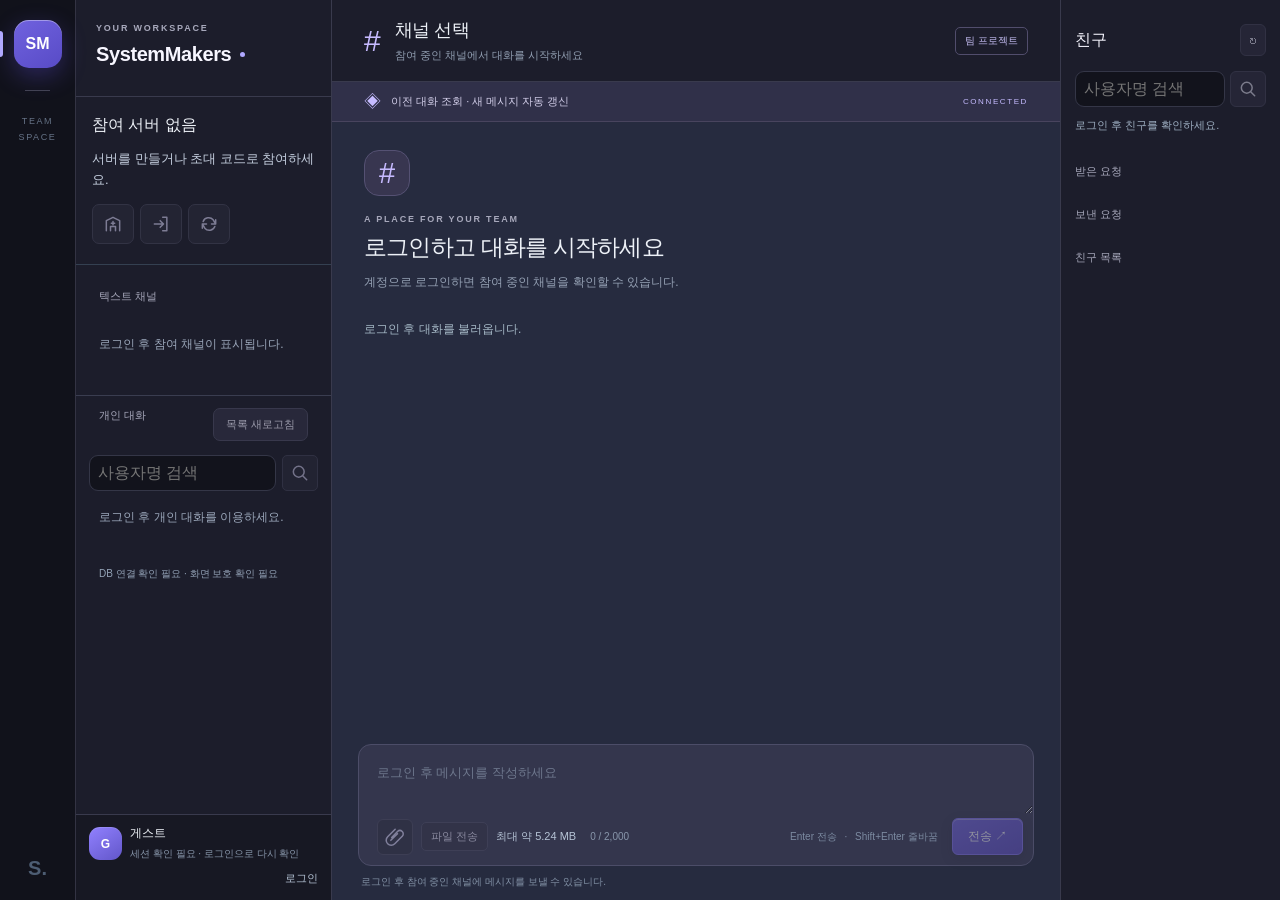
==== index.html @ 07e3635e "8일차 (2026-11-16) / 화면 이미지와 파일 용량 안내 개선 - 보라색 광택과 새 비밀번호 안내가 적용된 화면 15장 재촬영 - 첨부 파일과 프로필 사진 용량을 이해하기 " ====
<!doctype html> <!-- HTML 문서 형식 -->
<html lang="ko"> <!-- 한국어 문서 -->
<head> <!-- 문서 설정 -->
    <meta charset="UTF-8"> <!-- 한글 문자 설정 -->
    <meta name="viewport" content="width=device-width, initial-scale=1"> <!-- 모바일 화면 설정 -->
    <meta name="theme-color" content="#262B3F"> <!-- 브라우저 테마 색상 -->
    <title>SystemMakers · 팀의 대화 공간</title> <!-- 브라우저 제목 -->
    <link rel="icon" href="data:,"> <!-- 기본 아이콘의 루트 경로 요청 방지 -->
    <link rel="stylesheet" href="./frontend/app.css"> <!-- 화면 스타일 연결 -->
    <script src="./frontend/app.js" type="module"></script> <!-- 조회 모듈과 화면 동작 연결 -->
</head> <!-- 문서 설정 끝 -->
<body> <!-- 화면 시작 -->
    <a class="skip-link" href="#message-input">메시지 입력으로 이동</a> <!-- 키보드 바로가기 -->
    <div class="workspace"> <!-- 메신저 전체 배치 -->
        <aside class="server-rail" aria-label="작업 공간"> <!-- 서버 선택 영역 -->
            <div class="server-mark" title="SystemMakers" aria-label="SystemMakers">SM</div> <!-- 현재 서버 표시 -->
            <div class="rail-line" aria-hidden="true"></div> <!-- 서버 구분선 -->
            <div id="server-list" class="server-list"></div> <!-- 채널 없는 서버도 포함한 실제 목록 -->
            <span class="rail-caption" aria-hidden="true">TEAM<br>SPACE</span> <!-- 공간 장식 문구 -->
            <span class="rail-bottom" aria-hidden="true">S.</span> <!-- 하단 브랜드 장식 -->
        </aside> <!-- 서버 영역 끝 -->
        <aside class="channel-sidebar" id="channel-sidebar" aria-label="채널 목록" tabindex="-1"> <!-- 채널 선택 영역 -->
            <header class="workspace-heading"> <!-- 작업 공간 제목 -->
                <div class="eyebrow">YOUR WORKSPACE</div> <!-- 작업 공간 보조 제목 -->
                <h1>SystemMakers<span class="workspace-dot" aria-hidden="true"></span></h1> <!-- 서비스 이름 -->
            </header> <!-- 작업 공간 제목 끝 -->
            <div class="sidebar-scroll" tabindex="0" aria-label="서버와 대화 목록"> <!-- 스크롤할 탐색 영역 -->
            <section class="server-tools" aria-label="서버 관리"> <!-- 실제 소속 관리 -->
                <strong id="selected-server">참여 서버 없음</strong> <!-- 현재 서버 이름 -->
                <p id="server-status" role="status">로그인 후 서버를 확인합니다.</p> <!-- 소속과 역할 -->
                <div class="server-actions"><button type="button" id="create-server" class="icon-action" aria-label="서버 만들기" data-tooltip="서버 만들기" title="서버 만들기" disabled><svg viewBox="0 0 24 24" aria-hidden="true" focusable="false"><path d="M4 20V8l8-4 8 4v12M9 20v-5h6v5M12 9v4M10 11h4"/></svg></button><button type="button" id="join-server" class="icon-action" aria-label="초대로 참여" data-tooltip="초대로 참여" title="초대로 참여" disabled><svg viewBox="0 0 24 24" aria-hidden="true" focusable="false"><path d="M14 4h5v16h-5M4 12h11M11 8l4 4-4 4"/></svg></button><button type="button" id="refresh-servers" class="icon-action" aria-label="목록 다시 확인" data-tooltip="목록 다시 확인" title="목록 다시 확인" disabled><svg viewBox="0 0 24 24" aria-hidden="true" focusable="false"><path d="M20 7v5h-5M4 17v-5h5M5 9a7 7 0 0 1 12-2l3 5M19 15a7 7 0 0 1-12 2l-3-5"/></svg></button></div> <!-- 신규 회원의 진입 경로 -->
                <div class="server-actions"><button type="button" id="invite-server" class="icon-action" aria-label="초대 관리" data-tooltip="초대 관리" title="초대 관리" hidden><svg viewBox="0 0 24 24" aria-hidden="true" focusable="false"><circle cx="9" cy="8" r="3"/><path d="M3 20v-2a6 6 0 0 1 12 0v2M18 8v6M15 11h6"/></svg></button><button type="button" id="leave-server" class="icon-action" aria-label="탈퇴" data-tooltip="탈퇴" title="탈퇴" hidden><svg viewBox="0 0 24 24" aria-hidden="true" focusable="false"><path d="M10 4H5v16h5M20 12H9M13 8l-4 4 4 4"/></svg></button><button type="button" id="delete-server" class="icon-action" aria-label="서버 삭제" data-tooltip="서버 삭제" title="서버 삭제" hidden><svg viewBox="0 0 24 24" aria-hidden="true" focusable="false"><path d="M4 7h16M9 7V4h6v3M6 7l1 13h10l1-13M10 11v5M14 11v5"/></svg></button></div> <!-- 실제 역할별 관리 버튼 -->
            </section> <!-- 서버 관리 끝 -->
            <nav class="channel-navigation" aria-label="텍스트 채널"> <!-- 채널 탐색 -->
                <p class="section-label">텍스트 채널</p> <!-- 채널 목록 제목 -->
                <div class="server-actions"><button type="button" id="create-channel" class="icon-action" aria-label="채널 만들기" data-tooltip="채널 만들기" title="채널 만들기" hidden><svg viewBox="0 0 24 24" aria-hidden="true" focusable="false"><path d="M9 4 7 20M17 4l-2 16M4 9h16M3 15h18M19 3v6M16 6h6"/></svg></button><button type="button" id="rename-channel" class="icon-action" aria-label="이름 변경" data-tooltip="이름 변경" title="이름 변경" hidden><svg viewBox="0 0 24 24" aria-hidden="true" focusable="false"><path d="M4 20l4-1 11-11-3-3L5 16l-1 4ZM14 7l3 3"/></svg></button><button type="button" id="delete-channel" class="icon-action" aria-label="채널 삭제" data-tooltip="채널 삭제" title="채널 삭제" hidden><svg viewBox="0 0 24 24" aria-hidden="true" focusable="false"><path d="M8 4 6 20M16 4l-2 16M3 9h17M3 15h17M18 16l4 4M22 16l-4 4"/></svg></button></div> <!-- 서버별 소유자·관리자 동작 -->
                <div id="channel-list"></div> <!-- 실제 소속 채널 버튼 목록 -->
                <p class="channel-status" id="channel-status" role="status">로그인 후 참여 채널이 표시됩니다.</p> <!-- 빈 목록과 조회 상태 -->
                <button type="button" class="channel-retry" id="retry-channels" hidden>채널 목록 다시 확인</button> <!-- 실패한 실제 조회 재시도 -->
            </nav> <!-- 채널 탐색 끝 -->
            <section class="direct-navigation" aria-label="개인 대화"> <!-- 개인 대화 탐색 -->
                <p class="section-label">개인 대화 <button type="button" id="direct-refresh" class="history-button" disabled>목록 새로고침</button></p> <!-- 개인 대화와 목록 갱신 -->
                <form id="direct-search-form" class="direct-search"><label class="visually-hidden" for="direct-search-input">사용자명 검색</label><input id="direct-search-input" maxlength="32" placeholder="사용자명 검색" autocomplete="off" disabled><button type="submit" id="direct-search-submit" class="search-action icon-action" aria-label="사용자 검색" title="사용자 검색" data-tooltip="사용자 검색" disabled><svg viewBox="0 0 24 24" aria-hidden="true" focusable="false"><circle cx="10.5" cy="10.5" r="6.5"/><path d="m15.5 15.5 4.5 4.5"/></svg></button></form> <!-- 사용자 검색 -->
                <div id="direct-search-results"></div> <!-- 검색한 사용자 목록 -->
                <p id="direct-status" class="channel-status" role="status">로그인 후 개인 대화를 이용하세요.</p> <!-- 조회와 오류 안내 -->
                <div id="direct-list"></div> <!-- 참여 중인 개인 대화 -->
            </section> <!-- 개인 대화 탐색 끝 -->
            <div class="connection-status" id="connection-status" role="status">연결 확인 중</div> <!-- 실제 연결 상태 -->
            </div> <!-- 탐색 스크롤 영역 끝 -->
            <footer class="user-panel"> <!-- 사용자 영역 -->
                <div class="avatar guest-avatar" id="user-avatar" aria-hidden="true">G</div> <!-- 현재 사용자 이니셜 -->
                <div class="user-details"><strong id="current-user">게스트</strong><span id="session-state" role="status" aria-live="polite">세션 확인 중</span></div> <!-- 사용자 상태와 인증 결과 안내 -->
                <button type="button" class="login-button" id="open-profile" hidden>내 프로필</button> <!-- 로그인 본인의 정보 조회 -->
                <button type="button" class="login-button" id="open-auth" disabled>로그인</button> <!-- 실제 인증 상태별 로그인과 로그아웃 -->
            </footer> <!-- 사용자 영역 끝 -->
        </aside> <!-- 채널 영역 끝 -->
        <main class="conversation" id="channel-conversation"> <!-- 채널 대화 영역 -->
            <header class="conversation-header"> <!-- 현재 채널 제목 -->
                <button type="button" class="sidebar-toggle" id="sidebar-toggle" aria-controls="channel-sidebar" aria-expanded="false" aria-label="채널 목록 열기">☰</button> <!-- 모바일 채널 열기 -->
                <span class="header-hash" aria-hidden="true">#</span> <!-- 채널 기호 -->
                <div class="channel-heading"><h2 id="channel-title">채널 선택</h2><p id="channel-description">참여 중인 채널에서 대화를 시작하세요</p></div> <!-- 채널 제목과 설명 -->
                <span class="header-tag">팀 프로젝트</span> <!-- 작업 공간 유형 -->
            </header> <!-- 현재 채널 제목 끝 -->
            <div class="preview-banner"><span class="preview-icon" aria-hidden="true">◈</span><p>이전 대화 조회 <span aria-hidden="true">·</span> 새 메시지 자동 갱신</p><span class="preview-badge">CONNECTED</span></div> <!-- 실제 대화 기록과 자동 갱신 안내 -->
            <section class="message-scroll" id="message-scroll" aria-label="대화 내역" tabindex="0"> <!-- 스크롤 가능한 대화 -->
                <div class="channel-welcome"><div class="welcome-hash" aria-hidden="true">#</div><p class="eyebrow">A PLACE FOR YOUR TEAM</p><h3 id="welcome-title">로그인하고 대화를 시작하세요</h3><p id="welcome-description">계정으로 로그인하면 참여 중인 채널을 확인할 수 있습니다.</p></div> <!-- 채널 시작 안내 -->
                <div class="history-controls"><button type="button" id="load-older" class="history-button" hidden>이전 대화 더 보기</button><span id="history-status" role="status">로그인 후 대화를 불러옵니다.</span><button type="button" id="retry-messages" class="history-button" hidden>대화 다시 연결</button></div> <!-- 과거 기록과 실제 연결 상태 -->
                <div class="messages" id="messages" aria-label="채널 메시지"></div> <!-- 안전한 메시지 출력 -->
            </section> <!-- 대화 스크롤 끝 -->
            <div class="composer-region"> <!-- 메시지 작성 영역 -->
                <button type="button" class="new-messages" id="new-messages" hidden>새 메시지 보기 ↓</button> <!-- 읽는 위치 유지 안내 -->
                <form class="composer" id="message-form"> <!-- 실제 메시지 저장 폼 -->
                    <label class="visually-hidden" for="message-input" id="message-label">메시지 작성</label> <!-- 메시지 필드 레이블 -->
                    <textarea id="message-input" rows="2" placeholder="로그인 후 메시지를 작성하세요" disabled aria-describedby="composer-help message-count composer-feedback"></textarea> <!-- 여러 줄 메시지 입력 -->
                    <div class="composer-footer"><span class="message-count" id="message-count">0 / 2,000</span><div class="attachment-controls"><input type="file" id="channel-file" class="visually-hidden attachment-input" aria-label="파일 선택" disabled><label for="channel-file" class="attachment-picker icon-action" title="파일 선택" data-tooltip="파일 선택"><svg viewBox="0 0 24 24" aria-hidden="true" focusable="false"><path d="M8 12.5 15 5.5a4 4 0 0 1 5.7 5.7l-9 9a6 6 0 0 1-8.5-8.5l9-9M7 16l8-8"/></svg></label><button type="button" id="channel-upload" disabled>파일 전송</button><button type="button" id="channel-file-clear" class="attachment-clear" aria-label="선택한 파일 제거" title="선택한 파일 제거" disabled hidden>×</button><span id="channel-file-status" role="status">최대 약 5.24 MB</span></div><span class="composer-help" id="composer-help">Enter 전송 <span>·</span> Shift+Enter 줄바꿈</span><button type="submit" class="send-button" id="send-button" disabled>전송 <span aria-hidden="true">↗</span></button></div> <!-- 입력 수와 전송 버튼 -->
                </form> <!-- 실제 메시지 저장 폼 끝 -->
                <p class="composer-feedback" id="composer-feedback" role="status">로그인 후 참여 중인 채널에 메시지를 보낼 수 있습니다.</p> <!-- 실제 전송 조건 안내 -->
            </div> <!-- 메시지 작성 영역 끝 -->
        </main> <!-- 대화 영역 끝 -->
        <main class="conversation" id="direct-conversation" hidden> <!-- 개인 대화 영역 -->
            <header class="conversation-header"><button type="button" class="sidebar-toggle" id="direct-sidebar-toggle" aria-controls="channel-sidebar" aria-expanded="false" aria-label="대화 목록 열기">☰</button><span class="header-hash" aria-hidden="true">@</span><div class="channel-heading"><h2 id="direct-title">개인 대화</h2><p>개인 대화 · 자동 갱신</p></div></header> <!-- 상대방 제목과 모바일 탐색 -->
            <section class="message-scroll" id="direct-scroll" aria-label="개인 대화 내역"><div class="history-controls"><button type="button" id="direct-older" class="history-button" hidden>이전 대화 더 보기</button></div><div class="messages" id="direct-messages" aria-label="개인 메시지"></div></section> <!-- 개인 기록과 이전 조회 -->
            <div class="composer-region"><form class="composer" id="direct-form"><label class="visually-hidden" for="direct-input">개인 메시지 작성</label><textarea id="direct-input" rows="2" placeholder="개인 메시지 작성" disabled></textarea><div class="composer-footer"><div class="attachment-controls"><input type="file" id="direct-file" class="visually-hidden attachment-input" aria-label="파일 선택" disabled><label for="direct-file" class="attachment-picker icon-action" title="파일 선택" data-tooltip="파일 선택"><svg viewBox="0 0 24 24" aria-hidden="true" focusable="false"><path d="M8 12.5 15 5.5a4 4 0 0 1 5.7 5.7l-9 9a6 6 0 0 1-8.5-8.5l9-9M7 16l8-8"/></svg></label><button type="button" id="direct-upload" disabled>파일 전송</button><button type="button" id="direct-file-clear" class="attachment-clear" aria-label="선택한 파일 제거" title="선택한 파일 제거" disabled hidden>×</button><span id="direct-file-status" role="status">최대 약 5.24 MB</span></div><span class="composer-help">최대 2,000자</span><button type="submit" class="send-button" id="direct-send" disabled>전송 ↗</button></div></form></div> <!-- 개인 메시지와 파일 전송 -->
        </main> <!-- 개인 대화 끝 -->
        <aside class="friend-sidebar" id="friend-panel" aria-label="친구 목록"> <!-- 오른쪽 친구 패널 -->
            <header class="friend-heading"><h2>친구</h2><button type="button" id="friend-refresh" title="친구 목록 새로고침" aria-label="친구 목록 새로고침" disabled>↻</button></header> <!-- 친구 제목과 새로고침 -->
            <form id="friend-search-form" class="friend-search"><label class="visually-hidden" for="friend-search-input">친구 사용자명 검색</label><input id="friend-search-input" placeholder="사용자명 검색" autocomplete="off" disabled><button type="submit" id="friend-search-submit" class="search-action icon-action" aria-label="친구 검색" title="친구 검색" data-tooltip="친구 검색" disabled><svg viewBox="0 0 24 24" aria-hidden="true" focusable="false"><circle cx="10.5" cy="10.5" r="6.5"/><path d="m15.5 15.5 4.5 4.5"/></svg></button></form> <!-- 친구 요청 대상 검색 -->
            <p id="friend-status" class="friend-status" role="status">로그인 후 친구를 확인하세요.</p> <!-- 친구 요청 상태 -->
            <div id="friend-search-results" class="friend-list"></div> <!-- 검색 결과 -->
            <div class="friend-section"><h3>받은 요청</h3><div id="friend-incoming" class="friend-list"></div></div> <!-- 수락 대기 요청 -->
            <div class="friend-section"><h3>보낸 요청</h3><div id="friend-outgoing" class="friend-list"></div></div> <!-- 취소 가능한 요청 -->
            <div class="friend-section"><h3>친구 목록</h3><div id="friend-list" class="friend-list"></div></div> <!-- 수락된 친구 목록 -->
        </aside> <!-- 친구 패널 끝 -->
    </div> <!-- 메신저 전체 배치 끝 -->
    <button type="button" class="sidebar-backdrop" id="sidebar-backdrop" aria-label="채널 목록 닫기" hidden></button> <!-- 모바일 목록 배경 -->
    <dialog class="auth-dialog" id="auth-dialog" aria-labelledby="auth-title" aria-describedby="auth-note"> <!-- 인증 화면 대화상자 -->
        <button type="button" class="dialog-close" id="close-auth" aria-label="인증 화면 닫기">×</button> <!-- 인증 화면 닫기 -->
        <div class="auth-brand"><span class="auth-mark">SM</span><strong>SystemMakers</strong></div> <!-- 인증 화면 브랜드 -->
        <div class="auth-heading"><p class="eyebrow">YOUR TEAM, CONNECTED</p><h2 id="auth-title">다시 만나 반가워요</h2><p id="auth-description">팀의 대화를 이어가세요.</p></div> <!-- 인증 화면 제목 -->
        <p class="auth-note" id="auth-note"><strong>계정으로 함께 시작하세요</strong><span>회원가입 후 로그인하세요. 참여 중인 채널에 메시지를 저장할 수 있습니다.</span></p> <!-- 계정과 대화 기능 범위 -->
        <form id="auth-form" method="post" novalidate> <!-- 주소에 비밀번호를 남기지 않는 실제 인증 요청 폼 -->
            <div class="auth-field" id="username-field" hidden><label for="auth-username">사용자명</label><input id="auth-username" name="username" autocomplete="username" placeholder="사용자명을 입력하세요." pattern="[A-Za-z0-9_가-힣]{2,32}" aria-describedby="username-help username-error"><small id="username-help">한글·영문·숫자·밑줄 2~32자 · 소문자로 저장</small><small class="field-error" id="username-error"></small></div> <!-- 가입 사용자명과 오류 안내 -->
            <div class="auth-field"><label for="auth-email">이메일</label><input id="auth-email" name="email" type="email" autocomplete="email" placeholder="이메일을 입력하세요." required aria-describedby="email-error"><small class="field-error" id="email-error"></small></div> <!-- 이메일과 오류 안내 -->
            <div class="auth-field"><label for="auth-password">비밀번호</label><input id="auth-password" name="password" type="password" autocomplete="current-password" placeholder="비밀번호를 입력하세요." required aria-describedby="password-help password-error"><small id="password-help">8~64자</small><small class="field-error" id="password-error"></small></div> <!-- 코드 포인트 기준 비밀번호와 오류 안내 -->
            <p class="auth-feedback" id="auth-feedback" role="status" aria-live="polite" aria-atomic="true" tabindex="-1"></p> <!-- 실제 인증 처리 결과 -->
            <button type="submit" class="auth-submit" id="auth-submit">로그인</button> <!-- 실제 인증 요청 -->
        </form> <!-- 인증 요청 폼 끝 -->
        <p class="auth-switch"><span id="auth-switch-prompt">계정이 없으신가요?</span><button type="button" id="switch-auth">회원가입</button></p> <!-- 로그인과 가입 화면 전환 -->
    </dialog> <!-- 인증 화면 대화상자 끝 -->
    <dialog id="server-dialog" class="server-dialog" aria-labelledby="server-title" aria-describedby="server-help"> <!-- 명시적 관리 확인 -->
        <form id="server-form"> <!-- 서버 변경 한 번 제출 -->
            <h2 id="server-title">서버 관리</h2> <!-- 작업 제목 -->
            <p id="server-help"></p> <!-- 사용자 작업 안내 -->
            <p id="server-impact" role="status"></p> <!-- 현재 대상과 삭제 영향 -->
            <div id="server-input-row"><label id="server-value-label" for="server-value">서버 이름</label><input id="server-value" name="value" autocomplete="off" maxlength="1000"></div> <!-- 필수 입력 레이블 -->
            <div id="invite-panel" hidden> <!-- 초대 정보 영역 -->
                <label for="invite-code">이번에 발급한 초대 코드</label> <!-- 코드 입력 안내 -->
                <div class="invite-copy-row"><input id="invite-code" readonly autocomplete="off"><button type="button" id="copy-invite" disabled>코드 복사</button></div> <!-- 코드와 복사 버튼 -->
                <label for="invite-link">공유 초대 링크</label> <!-- 링크 입력 안내 -->
                <div class="invite-copy-row"><input id="invite-link" readonly autocomplete="off"><button type="button" id="copy-invite-link" disabled>링크 복사</button></div> <!-- 링크와 복사 버튼 -->
                <div class="server-actions"><button type="button" id="revoke-invite">초대 폐기</button></div> <!-- 초대 폐기 버튼 -->
            </div> <!-- 초대 정보 영역 끝 -->
            <p id="server-error" role="alert"></p> <!-- 실제 실패와 처리 안내 -->
            <div class="server-actions"><button type="button" id="server-close">취소·닫기</button><button type="submit" id="server-submit">확인</button></div> <!-- 최종 명시적 변경 -->
        </form> <!-- 관리 폼 끝 -->
    </dialog> <!-- 서버 관리 대화상자 끝 -->
    <dialog id="channel-dialog" class="server-dialog" aria-labelledby="channel-manage-title" aria-describedby="channel-manage-help"> <!-- 고정 대상의 채널 관리 -->
        <form id="channel-manage-form"> <!-- 명시적 채널 변경 -->
            <h2 id="channel-manage-title">채널 관리</h2> <!-- 현재 작업 제목 -->
            <p id="channel-manage-help"></p> <!-- 입력 규칙과 삭제 영향 -->
            <p id="channel-manage-impact" role="status"></p> <!-- 실제 서버·채널·대화 수 -->
            <label id="channel-value-label" for="channel-value">채널 이름</label> <!-- 이름 입력 레이블 -->
            <input id="channel-value" name="name" autocomplete="off" maxlength="32768" required> <!-- 새 이름 또는 삭제 확인 -->
            <p id="channel-manage-error" role="alert"></p> <!-- 실제 오류와 수동 재확인 -->
            <div class="server-actions"><button type="button" id="channel-manage-close">취소·닫기</button><button type="submit" id="channel-manage-submit">확인</button></div> <!-- 최종 제출과 취소 -->
        </form> <!-- 채널 관리 폼 끝 -->
    </dialog> <!-- 채널 관리 대화상자 끝 -->
    <dialog id="profile-dialog" class="server-dialog" aria-labelledby="profile-title" aria-describedby="profile-help"> <!-- 본인 프로필 대화상자 -->
        <button type="button" id="profile-close-top" class="profile-close-top" aria-label="프로필 창 닫기" title="프로필 창 닫기">×</button> <!-- 왼쪽 위 닫기 버튼 -->
        <form id="profile-form"> <!-- 명시적 사용자명 저장 -->
            <h2 id="profile-title">내 프로필</h2> <!-- 본인 정보 제목 -->
            <p id="profile-help">사용자명은 한글·영문·숫자·밑줄 2~32자이며 소문자로 저장됩니다. 이름을 바꿔도 기존 대화와 서버 소속은 유지됩니다.</p> <!-- 실제 변경 범위 -->
            <dl><dt>이메일</dt><dd id="profile-email"></dd><dt>가입일</dt><dd id="profile-created"></dd></dl> <!-- 본인에게만 제공하는 읽기 정보 -->
            <label for="profile-username">사용자명</label> <!-- 항상 보이는 입력 레이블 -->
            <div class="profile-username-row"><input id="profile-username" name="username" autocomplete="username" required aria-describedby="profile-help profile-error"><button type="submit" id="profile-submit">사용자명 저장</button></div> <!-- 사용자명 입력과 오른쪽 저장 -->
            <p id="profile-status" role="status"></p> <!-- 조회·저장 확인 결과 -->
            <p id="profile-error" role="alert"></p> <!-- 입력 보존과 실제 오류 안내 -->
            <div class="server-actions"><button type="button" id="profile-reload">다시 조회</button></div> <!-- 수동 재확인 -->
        </form> <!-- 본인 정보 폼 끝 -->
        <section class="profile-extra" aria-labelledby="profile-extra-title"> <!-- 확장 프로필 영역 -->
            <div class="profile-extra-heading"> <!-- 추가 설정 제목과 조회 -->
                <div><p class="profile-extra-eyebrow">PROFILE SETTINGS</p><h3 id="profile-extra-title">상태·사진·차단 관리</h3><p class="profile-extra-description">추가 정보를 조회한 뒤 각 설정을 변경할 수 있습니다.</p></div> <!-- 설정과 사용 안내 -->
                <button type="button" id="profile-extra-load" class="profile-extra-load">추가 정보 조회</button> <!-- 저장 정보 확인 -->
            </div> <!-- 추가 설정 제목 끝 -->
            <p id="profile-extra-status" class="profile-extra-status" role="status" aria-live="polite"></p> <!-- 처리 상태 -->
            <div class="profile-extra-cards"> <!-- 설정별 카드 목록 -->
                <section class="profile-card" aria-labelledby="profile-message-title"> <!-- 상태 메시지 설정 -->
                    <div class="profile-card-heading"><span class="profile-card-icon" aria-hidden="true"><svg viewBox="0 0 24 24"><path d="M5 5h14v10H9l-4 4V5Z"/></svg></span><div><h4 id="profile-message-title">상태 메시지</h4><p>다른 사용자에게 보이는 한마디</p></div></div> <!-- 상태 설정 안내 -->
                    <label for="profile-message">메시지</label> <!-- 상태 입력 레이블 -->
                    <input id="profile-message" maxlength="200" placeholder="상태 메시지를 입력하세요" disabled> <!-- 상태 메시지 입력 -->
                    <div class="profile-card-actions"><span class="profile-card-hint">최대 200자</span><button type="button" id="profile-message-save" class="profile-action-primary" disabled>상태 저장</button></div> <!-- 상태 저장 -->
                    <p id="profile-message-feedback" class="profile-card-feedback" role="status" aria-live="polite"></p> <!-- 상태 메시지 결과 -->
                </section> <!-- 상태 메시지 설정 끝 -->
                <section class="profile-card" aria-labelledby="profile-picture-title"> <!-- 프로필 사진 설정 -->
                    <div class="profile-card-heading"><span class="profile-card-icon" aria-hidden="true"><svg viewBox="0 0 24 24"><rect x="4" y="4" width="16" height="16" rx="2"/><circle cx="9" cy="9" r="1.5"/><path d="m5 18 5-5 3 3 2-2 4 4"/></svg></span><div><h4 id="profile-picture-title">프로필 사진</h4><p>PNG 또는 JPEG · 최대 약 1.05 MB</p></div></div> <!-- 사진 설정 안내 -->
                    <div class="profile-picture-row"><div class="profile-picture-frame"><svg viewBox="0 0 24 24" aria-hidden="true"><circle cx="12" cy="9" r="3"/><path d="M5 20a7 7 0 0 1 14 0"/></svg><img id="profile-picture-preview" alt="내 프로필 사진" width="96" height="96" hidden></div><div class="profile-picture-controls"><label for="profile-picture-file">사진 파일</label><input type="file" id="profile-picture-file" accept="image/png,image/jpeg" disabled></div></div> <!-- 사진 미리보기와 파일 선택 -->
                    <div class="profile-card-actions"><button type="button" id="profile-picture-delete" class="profile-action-secondary" disabled>사진 삭제</button><button type="button" id="profile-picture-save" class="profile-action-primary" disabled>사진 저장</button></div> <!-- 사진 변경 -->
                    <p id="profile-picture-feedback" class="profile-card-feedback" role="status" aria-live="polite"></p> <!-- 사진 처리 결과 -->
                </section> <!-- 사진 설정 끝 -->
                <section class="profile-card" aria-labelledby="profile-block-title"> <!-- 사용자 차단 설정 -->
                    <div class="profile-card-heading"><span class="profile-card-icon" aria-hidden="true"><svg viewBox="0 0 24 24"><circle cx="12" cy="12" r="8"/><path d="m6.5 6.5 11 11"/></svg></span><div><h4 id="profile-block-title">사용자 차단</h4><p>개인 대화의 새 메시지 전송 제한</p></div></div> <!-- 차단 설정 안내 -->
                    <label for="profile-block-search">사용자명 검색</label> <!-- 차단 대상 검색 -->
                    <div class="profile-control-row"><input id="profile-block-search" maxlength="32" placeholder="차단할 사용자명" disabled><button type="button" id="profile-block-find" class="profile-action-secondary" disabled>검색</button></div> <!-- 사용자명과 검색 -->
                    <label for="profile-block-results">검색 결과</label> <!-- 검색 결과 레이블 -->
                    <div class="profile-control-row"><select id="profile-block-results" aria-label="차단할 검색 결과" disabled></select><button type="button" id="profile-block-add" class="profile-action-secondary" disabled>사용자 차단</button></div> <!-- 확인한 사용자 차단 -->
                    <label for="profile-block-list">차단한 사용자</label> <!-- 차단 목록 레이블 -->
                    <div class="profile-control-row"><select id="profile-block-list" aria-label="차단한 사용자" disabled></select><button type="button" id="profile-block-remove" class="profile-action-secondary" disabled>차단 해제</button></div> <!-- 확인한 사용자 차단 해제 -->
                    <p id="profile-block-feedback" class="profile-card-feedback" role="status" aria-live="polite"></p> <!-- 차단 처리 결과 -->
                </section> <!-- 사용자 차단 설정 끝 -->
            </div> <!-- 설정별 카드 목록 끝 -->
        </section> <!-- 확장 프로필 영역 끝 -->
    </dialog> <!-- 본인 프로필 대화상자 끝 -->
</body> <!-- 화면 끝 -->
</html> <!-- 한국어 문서 끝 -->
---- frontend/app.css ----
:root /* 공통 색상과 글꼴 */
{
    color-scheme: dark; /* 어두운 기본 입력 요소 */
    font-family: "Segoe UI", "Malgun Gothic", "Apple SD Gothic Neo", sans-serif; /* 한국어 시스템 글꼴 */
    color: #edf1f7; /* 기본 글자색 */
    background: #262B3F; /* 지정된 기본 배경색 */
    font-synthesis: none; /* 가상 글꼴 변형 방지 */
    --muted: #a9aec5; /* 보조 글자색 */
    --line: #3a3d50; /* 구분선 색상 */
    --teal: #b0a8ff; /* 보라색 강조 */
}
* /* 전체 요소 기준 */
{
    box-sizing: border-box; /* 크기 계산 기준 */
}
body /* 전체 화면 바탕 */
{
    margin: 0; /* 바깥 여백 제거 */
}
button, input, textarea /* 폼 요소 공통 */
{
    font: inherit; /* 본문 글꼴 상속 */
}
button /* 버튼 공통 */
{
    cursor: pointer; /* 클릭 포인터 */
}
button, input, textarea, a, [tabindex] /* 키보드 포커스 대상 */
{
    outline-offset: 4px; /* 포커스 여백 */
}
:focus-visible /* 키보드 선택 표시 */
{
    outline: 2px solid #5bf2de; /* 선명한 포커스 테두리 */
}
button:disabled /* 비활성 버튼 */
{
    cursor: not-allowed; /* 사용 불가 포인터 */
    opacity: .45; /* 비활성 투명도 */
}
[hidden] /* 숨김 속성 공통 */
{
    display: none !important; /* 숨김 상태 우선 적용 */
}
.workspace /* 메신저 전체 틀 */
{
    display: grid; /* 세 영역 격자 */
    grid-template-columns: 76px 256px minmax(0, 1fr) 220px; /* 왼쪽 서버와 오른쪽 친구 목록 */
    height: 100dvh; /* 화면 전체 높이 */
    min-height: 480px; /* 최소 사용 높이 */
    overflow: hidden; /* 화면 바깥 넘침 방지 */
}
.server-rail /* 서버 레일 */
{
    position: relative; /* 서버 선택 표시 기준 */
    display: flex; /* 세로 요소 정렬 */
    flex-direction: column; /* 세로 흐름 */
    align-items: center; /* 가운데 정렬 */
    padding: 24px 0 22px; /* 상하 여백 */
    background: #10151d; /* 깊은 레일 배경 */
    border-right: 1px solid #262e3b; /* 레일 구분선 */
}
.server-mark, .auth-mark /* 브랜드 타일 */
{
    display: grid; /* 이니셜 중앙 배치 */
    place-items: center; /* 수평 수직 가운데 */
    width: 48px; /* 브랜드 타일 너비 */
    height: 48px; /* 브랜드 타일 높이 */
    border-radius: 15px; /* 둥근 모서리 */
    background: linear-gradient(140deg, #13b4aa, #047d86); /* 청록 브랜드 그라데이션 */
    box-shadow: 0 6px 24px #00bfb41a, inset 0 1px #ffffff26; /* 부드러운 브랜드 입체감 */
    color: #fff; /* 브랜드 글자색 */
    font-size: 16px; /* 브랜드 글자 크기 */
    font-weight: 800; /* 굵은 브랜드 이니셜 */
}
.server-mark::before /* 현재 공간 표시 */
{
    content: ""; /* 장식 요소 생성 */
    position: absolute; /* 레일 옆 위치 */
    left: 0; /* 왼쪽 끝 정렬 */
    width: 3px; /* 선택 막대 너비 */
    height: 26px; /* 선택 막대 높이 */
    border-radius: 0 3px 3px 0; /* 선택 막대 모서리 */
    background: var(--teal); /* 선택 막대 색상 */
}
.rail-line /* 레일 구분 장식 */
{
    width: 25px; /* 구분선 너비 */
    height: 1px; /* 구분선 두께 */
    background: #303746; /* 구분선 색상 */
    margin: 22px 0; /* 구분선 바깥 여백 */
}
.rail-caption /* 레일 작은 문구 */
{
    color: #667387; /* 은은한 장식 색상 */
    font-size: 9px; /* 작은 장식 글자 */
    letter-spacing: 1.6px; /* 넓은 장식 자간 */
    text-align: center; /* 가운데 문구 정렬 */
    line-height: 1.8; /* 장식 줄간격 */
}
.rail-bottom /* 레일 하단 브랜드 */
{
    margin-top: auto; /* 하단 정렬 */
    font-size: 20px; /* 하단 브랜드 크기 */
    font-weight: 800; /* 하단 브랜드 굵기 */
    color: #4d5d73; /* 하단 브랜드 색상 */
}
.channel-sidebar /* 채널 사이드바 */
{
    display: flex; /* 사이드바 세로 배치 */
    flex-direction: column; /* 세로 흐름 */
    min-height: 0; /* 작은 화면 넘침 방지 */
    border-right: 1px solid var(--line); /* 채널 영역 구분선 */
    background: #191f29; /* 채널 배경 */
}
.workspace-heading /* 작업 공간 소개 */
{
    flex: 0 0 auto; /* 스크롤과 무관한 상단 고정 */
    padding: 27px 23px 24px; /* 제목 여백 */
    border-bottom: 1px solid var(--line); /* 제목 아래 구분선 */
}
.eyebrow /* 작은 영문 보조 제목 */
{
    font-size: 9px; /* 보조 제목 크기 */
    letter-spacing: 1.8px; /* 보조 제목 자간 */
    font-weight: 700; /* 보조 제목 굵기 */
    color: #748297; /* 보조 제목 색상 */
}
.workspace-heading h1 /* 작업 공간 이름 */
{
    display: flex; /* 이름과 장식 정렬 */
    align-items: center; /* 수직 가운데 */
    gap: 9px; /* 이름과 장식 간격 */
    margin: 10px 0 7px; /* 이름 바깥 여백 */
    font-size: 20px; /* 이름 글자 크기 */
    letter-spacing: -.7px; /* 이름 자간 */
}
.workspace-dot /* 브랜드 이름 옆 장식 */
{
    width: 5px; /* 장식 점 너비 */
    height: 5px; /* 장식 점 높이 */
    border-radius: 50%; /* 원형 장식 */
    background: var(--teal); /* 청록 장식 */
}
.channel-navigation /* 채널 탐색 여백 */
{
    padding: 24px 13px; /* 채널 목록 안쪽 여백 */
}
.section-label /* 채널 목록 소제목 */
{
    display: flex; /* 제목과 버튼 배치 */
    justify-content: space-between; /* 양끝 정렬 */
    margin: 0 10px 14px; /* 소제목 여백 */
    color: #8c98ab; /* 소제목 색상 */
    font-size: 11px; /* 소제목 크기 */
    font-weight: 700; /* 소제목 굵기 */
}
.channel-button /* 채널 선택 버튼 */
{
    display: flex; /* 채널 기호와 이름 배치 */
    align-items: center; /* 수직 가운데 정렬 */
    gap: 12px; /* 기호와 이름 간격 */
    width: 100%; /* 사이드바 전체 너비 */
    min-height: 44px; /* 터치 가능한 높이 */
    padding: 8px 14px; /* 채널 버튼 여백 */
    margin-bottom: 5px; /* 채널 간 간격 */
    border: 1px solid transparent; /* 선택 상태 테두리 공간 */
    border-radius: 7px; /* 채널 버튼 모서리 */
    background: transparent; /* 기본 투명 배경 */
    color: #9ba7ba; /* 기본 채널 글자 */
    text-align: left; /* 채널 이름 왼쪽 정렬 */
    font-size: 14px; /* 채널 이름 크기 */
}
.channel-button:hover /* 채널 버튼 마우스 상태 */
{
    background: #252d3a; /* 가벼운 강조 배경 */
    color: #fff; /* 강조 글자색 */
}
.channel-button.active /* 선택한 채널 */
{
    background: linear-gradient(90deg, #087d7d, #086568); /* 청록 선택 배경 */
    border-color: #0b8a89; /* 선택 테두리 */
    color: #f1fffe; /* 선택 글자색 */
    font-weight: 700; /* 선택 이름 강조 */
}
.hash /* 채널 목록 기호 */
{
    font-size: 23px; /* 기호 크기 */
    font-weight: 400; /* 기호 기본 굵기 */
    color: #8191a7; /* 기본 기호 색상 */
}
.active .hash /* 선택 채널 기호 */
{
    color: #8eebe1; /* 선택 기호 색상 */
}
.channel-selected-dot /* 선택 채널 장식 */
{
    width: 5px; /* 선택 점 너비 */
    height: 5px; /* 선택 점 높이 */
    margin-left: auto; /* 오른쪽 정렬 */
    border-radius: 50%; /* 원형 선택 점 */
    background: #7be5d9; /* 선택 점 색상 */
}
.connection-status /* 연결 상태 */
{
    margin: auto 23px 14px; /* 하단 연결 상태 여백 */
    font-size: 10px; /* 상태 글자 크기 */
    line-height: 1.7; /* 상태 줄간격 */
    color: #93a2b6; /* 상태 색상 */
}
.user-panel /* 사용자 하단 패널 */
{
    display: flex; /* 아바타와 사용자 배치 */
    flex: 0 0 auto; /* 스크롤과 무관한 하단 고정 */
    align-items: center; /* 수직 가운데 */
    gap: 10px; /* 사용자 요소 간격 */
    padding: 18px 15px; /* 사용자 패널 여백 */
    border-top: 1px solid var(--line); /* 패널 구분선 */
    background: #151b24; /* 하단 패널 배경 */
}
.avatar /* 메시지 이니셜 아바타 */
{
    display: grid; /* 이니셜 가운데 배치 */
    place-items: center; /* 수평 수직 가운데 */
    width: 40px; /* 아바타 너비 */
    height: 40px; /* 아바타 높이 */
    flex: 0 0 40px; /* 아바타 크기 유지 */
    border-radius: 14px; /* 아바타 둥근 모서리 */
    font-size: 15px; /* 이니셜 크기 */
    font-weight: 700; /* 이니셜 굵기 */
    color: #fff; /* 이니셜 글자색 */
    box-shadow: inset 0 1px #ffffff20; /* 은은한 아바타 입체감 */
}
.guest-avatar, .avatar-teal /* 게스트 아바타 */
{
    background: #297d80; /* 게스트 청록색 */
}
.avatar-pink /* 예시 사용자 분홍 아바타 */
{
    background: #ad4f85; /* 분홍 배경 */
}
.avatar-blue /* 예시 사용자 파랑 아바타 */
{
    background: #526fc4; /* 파랑 배경 */
}
.avatar-orange /* 예시 사용자 주황 아바타 */
{
    background: #b66d4c; /* 주황 배경 */
}
.user-panel .avatar /* 하단 사용자 아바타 */
{
    width: 33px; /* 작은 아바타 너비 */
    height: 33px; /* 작은 아바타 높이 */
    flex-basis: 33px; /* 작은 아바타 크기 유지 */
    border-radius: 11px; /* 작은 아바타 모서리 */
    font-size: 12px; /* 작은 이니셜 크기 */
}
.user-details /* 사용자명과 상태 */
{
    display: flex; /* 사용자 정보 세로 배치 */
    flex-direction: column; /* 세로 흐름 */
    gap: 4px; /* 이름과 상태 간격 */
    min-width: 0; /* 긴 이름 줄임 허용 */
    flex: 1; /* 사용자 정보의 남은 너비 사용 */
}
.user-details strong /* 현재 사용자명 */
{
    overflow: hidden; /* 긴 이름 숨김 */
    text-overflow: ellipsis; /* 긴 이름 줄임표 */
    white-space: nowrap; /* 사용자명 한 줄 */
    font-size: 12px; /* 사용자명 크기 */
}
.user-details span /* 세션 상태 문구 */
{
    color: #8896aa; /* 상태 문구 색상 */
    font-size: 10px; /* 상태 문구 크기 */
    line-height: 1.6; /* 인증 결과 안내 줄간격 */
    overflow-wrap: anywhere; /* 긴 인증 오류의 영역 넘침 방지 */
}
.login-button /* 로그인 진입 버튼 */
{
    margin-left: auto; /* 오른쪽 정렬 */
    padding: 8px 0 8px 7px; /* 로그인 터치 여백 */
    border: 0; /* 기본 테두리 제거 */
    background: transparent; /* 투명 버튼 배경 */
    color: #b5c3d5; /* 로그인 글자색 */
    font-size: 11px; /* 로그인 글자 크기 */
    white-space: nowrap; /* 버튼 문구 한 줄 */
}
.conversation /* 대화 메인 영역 */
{
    display: flex; /* 대화 세로 배치 */
    flex-direction: column; /* 세로 흐름 */
    min-width: 0; /* 긴 내용 너비 제한 */
    min-height: 0; /* 내부 스크롤 허용 */
    background: radial-gradient(ellipse at 75% 10%, #202835 0, transparent 60%), #1c222d; /* 은은한 대화 배경 */
}
.conversation-header /* 대화 상단 제목 */
{
    display: flex; /* 제목 가로 배치 */
    align-items: center; /* 수직 가운데 */
    gap: 14px; /* 제목 요소 간격 */
    min-height: 88px; /* 헤더 높이 */
    padding: 18px 32px; /* 헤더 여백 */
    border-bottom: 1px solid var(--line); /* 헤더 구분선 */
    background: #1b212b99; /* 반투명 헤더 배경 */
}
.header-hash /* 헤더 채널 기호 */
{
    color: #8391a6; /* 헤더 기호 색상 */
    font-size: 30px; /* 헤더 기호 크기 */
    font-weight: 300; /* 가벼운 헤더 기호 */
}
.channel-heading h2 /* 채널 이름 */
{
    margin: 0 0 6px; /* 이름 아래 간격 */
    font-size: 18px; /* 채널 이름 크기 */
    letter-spacing: -.4px; /* 채널 이름 자간 */
}
.channel-heading p /* 채널 설명 */
{
    margin: 0; /* 설명 기본 여백 제거 */
    color: #919eb1; /* 채널 설명 색상 */
    font-size: 11px; /* 채널 설명 크기 */
}
.header-tag /* 상단 팀 분류 */
{
    margin-left: auto; /* 오른쪽 정렬 */
    padding: 6px 9px; /* 분류 안쪽 여백 */
    border: 1px solid #344051; /* 분류 테두리 */
    border-radius: 5px; /* 분류 모서리 */
    font-size: 10px; /* 분류 글자 크기 */
    color: #97a6ba; /* 분류 글자색 */
    white-space: nowrap; /* 분류 한 줄 */
}
.preview-banner /* 실제 메시지 저장 범위 */
{
    display: flex; /* 안내 가로 배치 */
    align-items: center; /* 안내 수직 가운데 */
    gap: 10px; /* 안내 요소 간격 */
    padding: 11px 32px; /* 안내 여백 */
    background: #123236; /* 청록 안내 배경 */
    border-bottom: 1px solid #225050; /* 안내 아래 구분선 */
    color: #b3d9d7; /* 안내 글자색 */
    font-size: 11px; /* 안내 글자 크기 */
}
.preview-banner p /* 메시지 저장 안내 문구 */
{
    margin: 0; /* 안내 기본 여백 제거 */
    line-height: 1.8; /* 안내 줄간격 */
}
.preview-icon /* 안내 장식 */
{
    color: #52ccba; /* 안내 기호 색상 */
    font-size: 17px; /* 안내 기호 크기 */
}
.preview-badge /* 메시지 저장 영문 배지 */
{
    margin-left: auto; /* 오른쪽 정렬 */
    font-size: 8px; /* 배지 글자 크기 */
    letter-spacing: 1.6px; /* 배지 자간 */
    color: #6dada8; /* 배지 색상 */
}
.message-scroll /* 대화 스크롤 영역 */
{
    flex: 1; /* 남은 공간 전체 사용 */
    min-height: 0; /* 스크롤 높이 제한 */
    overflow-y: auto; /* 세로 대화 스크롤 */
    overscroll-behavior: contain; /* 바깥 스크롤 전파 방지 */
    padding: 28px 32px 14px; /* 대화 안쪽 여백 */
    scrollbar-width: thin; /* 얇은 스크롤바 */
    scrollbar-color: #3b4557 transparent; /* 스크롤바 색상 */
    overflow-anchor: none; /* 메시지 추가 시 읽는 위치 유지 */
}
.channel-welcome /* 채널 시작 소개 */
{
    padding: 0 0 14px; /* 소개 아래 여백 */
}
.welcome-hash /* 채널 소개 기호 */
{
    display: grid; /* 기호 가운데 배치 */
    place-items: center; /* 기호 가운데 정렬 */
    width: 46px; /* 소개 기호 너비 */
    height: 46px; /* 소개 기호 높이 */
    border: 1px solid #35404f; /* 소개 기호 테두리 */
    border-radius: 15px; /* 소개 기호 모서리 */
    color: #9aa9bc; /* 소개 기호 색상 */
    background: #252e3b; /* 소개 기호 배경 */
    font-size: 29px; /* 소개 기호 크기 */
}
.channel-welcome .eyebrow /* 소개 영문 문구 */
{
    margin: 18px 0 8px; /* 소개 영문 여백 */
}
.channel-welcome h3 /* 소개 제목 */
{
    margin: 0 0 9px; /* 소개 제목 여백 */
    font-size: 23px; /* 소개 제목 크기 */
    letter-spacing: -.8px; /* 소개 제목 자간 */
}
.channel-welcome > p:last-child /* 소개 본문 */
{
    margin: 0; /* 본문 기본 여백 제거 */
    color: #95a1b4; /* 소개 본문 색상 */
    font-size: 12px; /* 소개 본문 크기 */
    line-height: 1.8; /* 소개 본문 줄간격 */
}
.date-divider /* 날짜 구분선 */
{
    display: flex; /* 날짜 양옆 선 배치 */
    align-items: center; /* 날짜 수직 가운데 */
    gap: 16px; /* 선과 날짜 사이 간격 */
    margin: 19px 0 24px; /* 날짜 구분 여백 */
    color: #7e8ba0; /* 날짜 글자색 */
    font-size: 10px; /* 날짜 글자 크기 */
}
.date-divider::before, .date-divider::after /* 날짜 양옆 장식 선 */
{
    content: ""; /* 장식 선 생성 */
    height: 1px; /* 장식 선 두께 */
    flex: 1; /* 남은 너비 채우기 */
    background: #303949; /* 장식 선 색상 */
}
.message /* 개별 메시지 */
{
    display: flex; /* 아바타와 본문 가로 배치 */
    align-items: flex-start; /* 위쪽 정렬 */
    gap: 14px; /* 아바타와 본문 간격 */
    padding: 0 0 25px; /* 메시지 아래 간격 */
}
.message-content /* 메시지 내용 영역 */
{
    min-width: 0; /* 긴 내용 줄바꿈 허용 */
    flex: 1; /* 본문 남은 너비 사용 */
}
.message-meta /* 작성자와 시각 */
{
    display: flex; /* 작성 정보 가로 배치 */
    align-items: center; /* 작성 정보 수직 정렬 */
    gap: 10px; /* 이름과 시각 간격 */
    margin: 1px 0 7px; /* 작성 정보 여백 */
}
.message-meta strong /* 메시지 작성자 */
{
    font-size: 13px; /* 작성자 이름 크기 */
    overflow-wrap: anywhere; /* 긴 사용자명 줄바꿈 */
}
.message-meta time /* 메시지 작성 시각 */
{
    color: #7f8ca1; /* 시각 글자색 */
    font-size: 10px; /* 시각 글자 크기 */
    white-space: nowrap; /* 시각 한 줄 */
}
.message-body /* 메시지 본문 */
{
    margin: 0; /* 본문 기본 여백 제거 */
    font-size: 13px; /* 읽기 편한 본문 크기 */
    line-height: 1.9; /* 본문 줄간격 */
    color: #cbd3df; /* 메시지 본문 색상 */
    white-space: pre-wrap; /* 입력 줄바꿈 유지 */
    overflow-wrap: anywhere; /* 긴 메시지 줄바꿈 */
}
.history-controls /* 이전 기록과 연결 상태 영역 */
{
    display: flex; /* 안내와 버튼 가로 배치 */
    flex-wrap: wrap; /* 좁은 화면 자동 줄바꿈 */
    align-items: center; /* 안내 기준선 맞춤 */
    gap: 10px; /* 안내 요소 간격 */
    min-height: 44px; /* 조회 중 읽기 위치 흔들림 완화 */
    margin-bottom: 14px; /* 메시지 목록과 간격 */
    color: #a5b8c6; /* 연결 안내 색상 */
    font-size: 12px; /* 보조 안내 크기 */
}
.history-button /* 과거 기록과 재연결 버튼 */
{
    border: 1px solid #4c6b78; /* 버튼 윤곽 */
    border-radius: 7px; /* 버튼 모서리 */
    padding: 8px 12px; /* 터치 영역 */
    color: #d7eeee; /* 버튼 글자 색상 */
    background: #263b47; /* 버튼 배경 */
    cursor: pointer; /* 클릭 가능 표시 */
}
.history-button:disabled /* 조회 중 버튼 */
{
    opacity: 0.6; /* 비활성 상태 표시 */
    cursor: wait; /* 실제 요청 진행 표시 */
}
.local-label /* DB 저장 메시지 배지 */
{
    color: #78bcb4; /* 로컬 배지 색상 */
    font-size: 9px; /* 로컬 배지 크기 */
    white-space: nowrap; /* 배지 한 줄 */
}
.composer-region /* 입력 영역 배치 */
{
    position: relative; /* 새 메시지 버튼 기준 */
    padding: 5px 26px 10px; /* 입력 영역 여백 */
}
.composer /* 메시지 입력 상자 */
{
    border: 1px solid #3b4657; /* 입력 상자 테두리 */
    border-radius: 10px; /* 입력 상자 모서리 */
    background: #252d3a; /* 입력 상자 배경 */
    box-shadow: 0 5px 22px #10151b22, inset 0 1px #ffffff03; /* 입력 영역 입체감 */
}
.composer:focus-within /* 입력 중 상자 강조 */
{
    border-color: #428c89; /* 입력 중 청록 테두리 */
}
.composer textarea /* 메시지 작성 필드 */
{
    display: block; /* 입력 필드 블록 배치 */
    width: 100%; /* 전체 입력 너비 */
    min-height: 64px; /* 최소 작성 높이 */
    max-height: 150px; /* 최대 작성 높이 */
    padding: 17px 18px 8px; /* 작성 필드 여백 */
    resize: vertical; /* 세로 크기 조절 */
    background: transparent; /* 상자 배경 상속 */
    border: 0; /* 내부 테두리 제거 */
    outline: none; /* 부모 포커스 표시 사용 */
    color: #edf3fa; /* 입력 글자색 */
    font-size: 13px; /* 입력 글자 크기 */
    line-height: 1.7; /* 입력 줄간격 */
}
.composer textarea::placeholder /* 작성 안내 문구 */
{
    color: #8c99ae; /* 안내 글자색 */
}
.composer-footer /* 작성 필드 하단 */
{
    display: flex; /* 글자 수와 버튼 정렬 */
    flex-wrap: wrap; /* 좁은 화면의 하단 줄바꿈 */
    align-items: center; /* 수직 가운데 */
    gap: 14px; /* 하단 요소 간격 */
    padding: 4px 10px 10px 18px; /* 하단 여백 */
}
.message-count /* 글자 수 표시 */
{
    color: #8896ab; /* 글자 수 색상 */
    font-size: 10px; /* 글자 수 크기 */
    white-space: nowrap; /* 글자 수 한 줄 */
}
.message-count.over-limit, .composer-feedback.error /* 입력 제한 오류 */
{
    color: #ff9e98; /* 오류 글자색 */
}
.composer-help /* 키보드 안내 */
{
    margin-left: auto; /* 오른쪽 정렬 */
    color: #7c8ba1; /* 키보드 안내 색상 */
    font-size: 10px; /* 키보드 안내 크기 */
}
.composer-help span /* 키보드 안내 구분점 */
{
    margin: 0 5px; /* 구분점 좌우 여백 */
}
.send-button, .auth-submit /* 청록 주요 버튼 */
{
    border: 1px solid #11a49b; /* 청록 버튼 테두리 */
    border-radius: 6px; /* 주요 버튼 모서리 */
    background: linear-gradient(135deg, #079c94, #087d83); /* 주요 버튼 배경 */
    color: #fff; /* 주요 버튼 글자색 */
    font-weight: 700; /* 주요 버튼 글자 굵기 */
}
.send-button /* 전송 버튼 */
{
    padding: 9px 15px; /* 전송 버튼 여백 */
    font-size: 12px; /* 전송 버튼 크기 */
    white-space: nowrap; /* 전송 문구 한 줄 */
}
.send-button span /* 전송 화살표 */
{
    margin-left: 8px; /* 전송 화살표 간격 */
}
.send-button:hover:not(:disabled), .auth-submit:hover /* 주요 버튼 마우스 강조 */
{
    filter: brightness(1.13); /* 버튼 밝기 강조 */
}
.composer-feedback /* 작성 결과 안내 */
{
    min-height: 15px; /* 결과 안내 공간 유지 */
    margin: 8px 3px 0; /* 안내 여백 */
    color: #8291a5; /* 안내 색상 */
    font-size: 10px; /* 안내 글자 크기 */
    line-height: 1.6; /* 안내 줄간격 */
}
.new-messages /* 읽지 않은 로컬 메시지 안내 */
{
    position: absolute; /* 입력 상자 위 배치 */
    right: 30px; /* 오른쪽 위치 */
    top: -38px; /* 입력 영역 위 위치 */
    padding: 8px 13px; /* 새 메시지 버튼 여백 */
    border: 1px solid #29a499; /* 안내 테두리 */
    border-radius: 20px; /* 둥근 안내 버튼 */
    background: #12645f; /* 안내 배경 */
    color: #e8fffa; /* 안내 글자색 */
    font-size: 11px; /* 안내 글자 크기 */
}
.sidebar-toggle, .sidebar-backdrop /* 데스크톱 숨김 요소 */
{
    display: none; /* 큰 화면 목록 제어 숨김 */
}
.auth-dialog /* 인증 대화상자 */
{
    width: min(480px, calc(100% - 32px)); /* 화면에 맞는 모달 너비 */
    max-height: calc(100dvh - 32px); /* 모달 최대 높이 */
    padding: 30px 38px; /* 모달 안쪽 여백 */
    border: 1px solid #3a4656; /* 모달 테두리 */
    border-radius: 14px; /* 모달 모서리 */
    background: radial-gradient(ellipse at 90% 5%, #22313b, transparent 65%), #181f29; /* 인증 시안 배경 */
    color: #f0f3f8; /* 모달 글자색 */
    box-shadow: 0 30px 100px #0009; /* 모달 그림자 */
}
.auth-dialog::backdrop /* 모달 바깥 배경 */
{
    background: #090e17b8; /* 어두운 뒤쪽 화면 */
    backdrop-filter: blur(6px); /* 뒤쪽 화면 흐림 */
}
.dialog-close /* 모달 닫기 버튼 */
{
    position: absolute; /* 오른쪽 위 배치 */
    top: 12px; /* 위쪽 위치 */
    right: 14px; /* 오른쪽 위치 */
    width: 32px; /* 닫기 버튼 너비 */
    height: 32px; /* 닫기 버튼 높이 */
    border: 0; /* 닫기 테두리 제거 */
    background: transparent; /* 닫기 투명 배경 */
    color: #aebaca; /* 닫기 기호 색상 */
    font-size: 26px; /* 닫기 기호 크기 */
}
.auth-brand /* 모달 브랜드 */
{
    display: flex; /* 브랜드 타일과 이름 배치 */
    align-items: center; /* 수직 가운데 */
    gap: 13px; /* 브랜드 요소 간격 */
    font-size: 18px; /* 브랜드 이름 크기 */
    letter-spacing: -.4px; /* 브랜드 이름 자간 */
}
.auth-mark /* 모달 브랜드 타일 */
{
    width: 37px; /* 작은 타일 너비 */
    height: 37px; /* 작은 타일 높이 */
    border-radius: 9px; /* 작은 타일 모서리 */
    font-size: 13px; /* 작은 타일 이니셜 */
}
.auth-heading /* 인증 제목 */
{
    margin: 34px 0 22px; /* 인증 제목 여백 */
}
.auth-heading h2 /* 인증 제목 문구 */
{
    margin: 9px 0 10px; /* 인증 제목 간격 */
    font-size: 29px; /* 인증 제목 크기 */
    letter-spacing: -1px; /* 인증 제목 자간 */
}
.auth-heading > p:last-child /* 인증 설명 */
{
    color: #a6b5c9; /* 인증 설명 색상 */
    font-size: 13px; /* 인증 설명 크기 */
    margin: 0; /* 설명 기본 여백 제거 */
}
.auth-note /* 실제 회원 기능과 대화 범위 안내 */
{
    display: flex; /* 안내 세로 배치 */
    flex-direction: column; /* 제목과 설명 세로 흐름 */
    gap: 7px; /* 안내 문구 간격 */
    padding: 12px 14px; /* 안내 상자 여백 */
    margin: 0 0 22px; /* 안내 아래 간격 */
    border: 1px solid #275951; /* 안내 상자 테두리 */
    border-radius: 6px; /* 안내 상자 모서리 */
    background: #17363177; /* 안내 상자 배경 */
    color: #9cd5c9; /* 안내 상자 글자색 */
    font-size: 11px; /* 안내 글자 크기 */
}
.auth-note span /* 회원 기능 설명 */
{
    color: #a2bbb9; /* 설명 보조 색상 */
    line-height: 1.6; /* 설명 줄간격 */
}
.auth-field /* 인증 입력 필드 묶음 */
{
    margin: 0 0 18px; /* 필드 간격 */
}
.auth-field label /* 인증 입력 레이블 */
{
    display: block; /* 레이블 별도 줄 */
    margin-bottom: 8px; /* 레이블 아래 간격 */
    font-size: 12px; /* 레이블 크기 */
    font-weight: 700; /* 레이블 굵기 */
}
.auth-field input /* 인증 입력 상자 */
{
    width: 100%; /* 필드 전체 너비 */
    height: 46px; /* 필드 높이 */
    padding: 0 14px; /* 필드 좌우 여백 */
    border: 1px solid #3b4b5f; /* 필드 테두리 */
    border-radius: 6px; /* 필드 모서리 */
    background: #242e3b; /* 필드 배경 */
    color: #edf2f8; /* 필드 글자색 */
    font-size: 13px; /* 필드 글자 크기 */
}
.auth-field input::placeholder /* 인증 입력 안내 */
{
    color: #91a3b9; /* 입력 안내 색상 */
}
.auth-field small /* 입력 규칙 설명 */
{
    display: block; /* 설명 별도 줄 */
    margin-top: 8px; /* 설명 위 간격 */
    color: #91a6bd; /* 규칙 설명 색상 */
    font-size: 10px; /* 규칙 설명 크기 */
}
.auth-field .field-error /* 실제 인증 필드 오류 */
{
    color: #f0b398; /* 입력 오류 강조 색상 */
    line-height: 1.6; /* 오류 안내 줄간격 */
}
.field-error:empty /* 오류 없는 필드 안내 */
{
    display: none; /* 빈 오류 영역 숨김 */
}
.auth-field input[aria-invalid="true"] /* 오류가 확인된 인증 입력 */
{
    border-color: #f0b398; /* 잘못된 입력 테두리 강조 */
}
.auth-feedback /* 인증 입력 확인 안내 */
{
    color: #eabca0; /* 결과 안내 색상 */
    font-size: 11px; /* 결과 안내 크기 */
    line-height: 1.8; /* 결과 안내 줄간격 */
    margin: 0 0 12px; /* 결과 안내 여백 */
}
.auth-feedback.success /* 실제 가입 성공 안내 */
{
    color: #8fe1c8; /* 확인된 가입 성공 색상 */
}
.auth-submit /* 실제 인증 요청 버튼 */
{
    width: 100%; /* 버튼 전체 너비 */
    padding: 13px; /* 버튼 안쪽 여백 */
    font-size: 13px; /* 버튼 글자 크기 */
}
.auth-submit:disabled, .login-button:disabled, .auth-switch button:disabled, .dialog-close:disabled /* 요청 처리 중 인증 버튼 */
{
    opacity: 0.55; /* 비활성화된 버튼 구분 */
    cursor: wait; /* 실제 요청 대기 커서 */
}
.auth-switch /* 인증 화면 전환 안내 */
{
    display: flex; /* 안내와 버튼 가로 배치 */
    justify-content: center; /* 가운데 정렬 */
    align-items: center; /* 수직 가운데 */
    gap: 9px; /* 안내와 버튼 간격 */
    margin: 20px 0 0; /* 전환 문구 여백 */
    color: #a2b2c6; /* 전환 안내 색상 */
    font-size: 12px; /* 전환 안내 크기 */
}
.auth-switch button /* 인증 화면 전환 버튼 */
{
    padding: 7px 0; /* 전환 터치 여백 */
    border: 0; /* 전환 테두리 제거 */
    background: transparent; /* 투명 전환 배경 */
    color: #41dcca; /* 전환 링크 색상 */
    font-size: 12px; /* 전환 글자 크기 */
    font-weight: 700; /* 전환 글자 강조 */
}
.visually-hidden, .skip-link:not(:focus) /* 보조 기술 전용 안내 */
{
    position: absolute; /* 화면 흐름 제외 */
    width: 1px; /* 숨긴 요소 최소 너비 */
    height: 1px; /* 숨긴 요소 최소 높이 */
    margin: -1px; /* 숨긴 요소 위치 보정 */
    overflow: hidden; /* 숨긴 글자 잘라내기 */
    clip-path: inset(50%); /* 화면에서만 숨김 */
    white-space: nowrap; /* 숨긴 글자 줄바꿈 방지 */
}
.skip-link:focus /* 키보드 바로가기 노출 */
{
    position: fixed; /* 화면 위 고정 */
    top: 10px; /* 위쪽 여백 */
    left: 10px; /* 왼쪽 여백 */
    z-index: 30; /* 가장 위 표시 */
    padding: 12px; /* 바로가기 여백 */
    color: #fff; /* 바로가기 글자색 */
    background: #087d83; /* 바로가기 배경 */
}
@media (min-width: 1550px) /* 넓은 화면 간격 조정 */
{
    .workspace /* 넓은 화면 열 구성 */
    {
        grid-template-columns: 86px 290px minmax(0, 1fr) 240px; /* 넓은 서버와 친구 목록 */
    }
    .message-scroll /* 넓은 화면 대화 여백 */
    {
        padding: 35px 40px 20px; /* 여유 있는 메시지 여백 */
    }
    .message /* 넓은 화면 메시지 간격 */
    {
        padding-bottom: 29px; /* 메시지 세로 여백 */
    }
}
@media (max-width: 760px) /* 모바일 화면 구성 */
{
    .workspace /* 모바일 단일 대화 열 */
    {
        grid-template-columns: minmax(0, 1fr); /* 대화 전체 너비 */
        min-height: 0; /* 작은 화면 높이 허용 */
    }
    .server-rail /* 모바일 서버 레일 */
    {
        display: none; /* 서버 레일 접기 */
    }
    .channel-sidebar /* 모바일 접이식 목록 */
    {
        position: fixed; /* 화면 위 목록 배치 */
        left: 0; /* 왼쪽 목록 정렬 */
        top: 0; /* 위쪽 목록 정렬 */
        bottom: 0; /* 전체 목록 높이 */
        width: min(280px, 85vw); /* 모바일 목록 너비 */
        z-index: 12; /* 배경보다 높은 목록 */
        visibility: hidden; /* 접힌 목록 포커스 방지 */
        transform: translateX(-100%); /* 접힌 목록 왼쪽 이동 */
    }
    body.sidebar-open .channel-sidebar /* 열린 모바일 목록 */
    {
        visibility: visible; /* 목록과 포커스 표시 */
        transform: translateX(0); /* 목록 화면 안 배치 */
    }
    .sidebar-backdrop /* 모바일 목록 배경 */
    {
        display: block; /* 목록 배경 표시 */
        position: fixed; /* 전체 화면 배경 */
        inset: 0; /* 화면 전체 채우기 */
        z-index: 11; /* 대화 위 배경 배치 */
        border: 0; /* 배경 테두리 제거 */
        background: #050a13a8; /* 어두운 목록 배경 */
    }
    .sidebar-toggle /* 모바일 목록 버튼 */
    {
        display: grid; /* 메뉴 기호 가운데 배치 */
        place-items: center; /* 가운데 정렬 */
        width: 34px; /* 모바일 버튼 너비 */
        height: 34px; /* 모바일 버튼 높이 */
        padding: 0; /* 기호 여백 제거 */
        border: 1px solid #3d4858; /* 모바일 버튼 테두리 */
        border-radius: 6px; /* 모바일 버튼 모서리 */
        color: #b9c9d9; /* 모바일 버튼 색상 */
        background: #242c38; /* 모바일 버튼 배경 */
        font-size: 17px; /* 메뉴 기호 크기 */
    }
    .conversation-header /* 모바일 채널 제목 */
    {
        min-height: 76px; /* 모바일 제목 높이 */
        padding: 14px 16px; /* 모바일 제목 여백 */
        gap: 12px; /* 모바일 제목 간격 */
    }
    .header-hash, .header-tag, .preview-badge /* 모바일 보조 장식 */
    {
        display: none; /* 좁은 화면 장식 숨김 */
    }
    .preview-banner /* 모바일 메시지 저장 안내 */
    {
        padding: 10px 17px; /* 모바일 안내 여백 */
        font-size: 10px; /* 모바일 안내 크기 */
    }
    .message-scroll /* 모바일 대화 여백 */
    {
        padding: 25px 18px 10px; /* 모바일 대화 안쪽 간격 */
    }
    .channel-welcome h3 /* 모바일 시작 제목 */
    {
        font-size: 20px; /* 모바일 시작 제목 크기 */
    }
    .message /* 모바일 메시지 간격 */
    {
        gap: 11px; /* 모바일 본문 간격 */
    }
    .avatar /* 모바일 메시지 아바타 */
    {
        width: 35px; /* 모바일 아바타 너비 */
        height: 35px; /* 모바일 아바타 높이 */
        flex-basis: 35px; /* 모바일 아바타 크기 유지 */
        border-radius: 12px; /* 모바일 아바타 모서리 */
    }
    .composer-region /* 모바일 입력 여백 */
    {
        padding: 5px 12px max(10px, env(safe-area-inset-bottom)); /* 모바일 하단 안전 여백 */
    }
    .composer-help /* 모바일 키보드 안내 */
    {
        font-size: 8px; /* 작은 키보드 안내 */
    }
    .composer-footer /* 모바일 입력 하단 */
    {
        gap: 7px; /* 모바일 하단 간격 */
        padding-left: 12px; /* 모바일 하단 왼쪽 여백 */
    }
    .send-button /* 모바일 전송 버튼 */
    {
        padding: 9px 12px; /* 모바일 전송 여백 */
    }
    .send-button span /* 모바일 전송 장식 */
    {
        display: none; /* 좁은 화면 화살표 숨김 */
    }
    .auth-dialog /* 모바일 인증 화면 */
    {
        padding: 27px 24px; /* 모바일 인증 여백 */
    }
    .auth-heading h2 /* 모바일 인증 제목 */
    {
        font-size: 26px; /* 모바일 인증 제목 크기 */
    }
}
@media (max-width: 370px) /* 아주 좁은 화면 구성 */
{
    .composer-help /* 작은 화면 키보드 안내 */
    {
        display: none; /* 안내 숨김으로 버튼 공간 확보 */
    }
    .send-button /* 작은 화면 전송 버튼 */
    {
        margin-left: auto; /* 오른쪽 전송 정렬 */
    }
}
.channel-navigation /* 실제 채널 목록 */
{
    min-height: 0; /* 긴 목록의 축소 허용 */
    overflow: visible; /* 전체 탐색 영역에서 스크롤 */
}
.channel-button /* 서버 이름을 포함한 채널 버튼 */
{
    overflow-wrap: anywhere; /* 긴 실제 채널 이름 줄바꿈 */
    line-height: 1.5; /* 여러 줄 채널 가독성 */
}
.channel-status /* 실제 참여 상태 안내 */
{
    margin: 16px 10px; /* 목록 안 안내 여백 */
    color: #9ba7ba; /* 보조 안내 색상 */
    font-size: 12px; /* 상태 안내 크기 */
    line-height: 1.8; /* 빈 목록 설명 줄간격 */
    overflow-wrap: anywhere; /* 긴 상태 문구 줄바꿈 */
}
.channel-retry /* 실패한 채널 조회 재시도 */
{
    margin: 0 10px 12px; /* 주변 목록 여백 */
    padding: 9px 12px; /* 누르기 편한 버튼 여백 */
    border: 1px solid #3f665f; /* 재시도 버튼 테두리 */
    border-radius: 6px; /* 버튼 모서리 */
    background: #243a37; /* 버튼 배경 */
    color: #b4eee1; /* 재시도 글자색 */
    font-size: 12px; /* 버튼 글자 크기 */
}
.channel-retry:disabled, #message-input:disabled /* 사용 불가능한 입력 안내 */
{
    opacity: .65; /* 비활성 상태 구분 */
    cursor: not-allowed; /* 입력 제한 포인터 */
}
.server-list /* 실제 소속 탐색 영역 */
{
    display: flex; /* 세로 버튼 배치 */
    flex-direction: column; /* 서버별 줄 구분 */
    gap: 8px; /* 서버 사이 간격 */
    overflow-y: auto; /* 많은 소속 탐색 */
    max-height: 65vh; /* 화면 내부 제한 */
}
.server-choice /* 이름 기반 서버 버튼 */
{
    width: 44px; /* 탐색 크기 */
    min-height: 44px; /* 터치 영역 */
    border-radius: 14px; /* 둥근 서버 아이콘 */
    border: 1px solid #3a485b; /* 공간 구분 */
    background: #252e3d; /* 어두운 배경 */
    color: #e5eef7; /* 읽기 쉬운 이름 */
}
.server-choice[aria-pressed="true"] /* 선택한 실제 소속 */
{
    border-color: #68d8bf; /* 선택 강조 */
    background: #245b52; /* 선택 배경 */
}
.server-tools /* 소속과 관리 진입 영역 */
{
    padding: 12px 16px; /* 화면 안쪽 여백 */
    border-bottom: 1px solid #344051; /* 채널과 구분 */
    overflow-wrap: anywhere; /* 긴 서버명 줄바꿈 */
}
.server-tools p, .server-dialog p /* 관리 안내 가독성 */
{
    font-size: 13px; /* 상태 문구 크기 */
    line-height: 1.6; /* 쉬운 줄 읽기 */
    color: #c4cede; /* 안내 대비 */
}
.server-actions /* 여러 관리 버튼 배치 */
{
    display: flex; /* 버튼 가로 배치 */
    flex-wrap: wrap; /* 작은 화면 줄바꿈 */
    gap: 6px; /* 버튼 간격 */
    margin-top: 8px; /* 상단 간격 */
}
.server-actions button, .invite-copy-row button /* 명시적 관리 동작 */
{
    border: 1px solid #46566c; /* 버튼 경계 */
    background: #293649; /* 버튼 배경 */
    color: #eff6ff; /* 명확한 버튼 글씨 */
    padding: 8px 10px; /* 터치 여백 */
    border-radius: 7px; /* 둥근 경계 */
    font-size: 12px; /* 짧은 작업 이름 */
}
.server-actions button:disabled, .invite-copy-row button:disabled /* 사용할 수 없는 동작 */
{
    opacity: .5; /* 비활성 상태 */
    cursor: not-allowed; /* 제한 포인터 */
}
.server-actions .icon-action /* 서버와 채널의 그림 버튼 */
{
    position: relative; /* 설명 말풍선 기준 */
    display: inline-grid; /* 그림 중앙 정렬 */
    place-items: center; /* 가로와 세로 중앙 */
    width: 42px; /* 일정한 버튼 너비 */
    height: 40px; /* 일정한 버튼 높이 */
    padding: 9px; /* 그림 주변 여백 */
}
.icon-action svg /* 선으로 그린 관리 그림 */
{
    width: 20px; /* 그림 너비 */
    height: 20px; /* 그림 높이 */
    fill: none; /* 내부 채우기 제거 */
    stroke: currentColor; /* 버튼 글자색 사용 */
    stroke-width: 1.8; /* 선 두께 */
    stroke-linecap: round; /* 둥근 선 끝 */
    stroke-linejoin: round; /* 둥근 선 연결 */
}
.icon-action::after /* 버튼 기능 안내 */
{
    content: attr(data-tooltip); /* 각 버튼의 설명 */
    position: absolute; /* 버튼 위 말풍선 */
    top: calc(100% + 6px); /* 버튼 아래 위치 */
    left: 0; /* 버튼 왼쪽 정렬 */
    z-index: 10; /* 주변 버튼 위 표시 */
    padding: 5px 8px; /* 설명 내부 여백 */
    border-radius: 5px; /* 둥근 말풍선 */
    background: #080d15; /* 짙은 설명 배경 */
    color: #fff; /* 밝은 설명 글씨 */
    white-space: nowrap; /* 설명 줄바꿈 방지 */
    pointer-events: none; /* 마우스 이동 방해 방지 */
    opacity: 0; /* 기본 설명 숨김 */
    visibility: hidden; /* 숨긴 설명 접근 방지 */
}
.icon-action:hover::after, .icon-action:focus-visible::after /* 마우스와 키보드 안내 */
{
    opacity: 1; /* 설명 표시 */
    visibility: visible; /* 설명 노출 */
}
.icon-action:focus-visible /* 키보드 선택 표시 */
{
    outline: 2px solid #74e8d2; /* 뚜렷한 선택 테두리 */
    outline-offset: 2px; /* 버튼과 테두리 간격 */
}
#channel-list:not(:empty) /* 채널 관리 버튼과 목록 구분 */
{
    margin-top: 14px; /* 버튼 아래와 채널 사이 간격 */
}
.server-dialog /* 새 작업과 삭제 확인 */
{
    width: min(520px, calc(100vw - 32px)); /* 작은 화면 대응 */
    max-height: calc(100dvh - 32px); /* 휴대폰 키보드와 화면 제한 */
    overflow-y: auto; /* 긴 삭제 영향 탐색 */
    padding: 24px; /* 내용 여백 */
    border: 1px solid #536176; /* 대화상자 경계 */
    border-radius: 16px; /* 둥근 창 */
    background: #1b2432; /* 기존 화면 색상 */
    color: #f0f5fc; /* 본문 대비 */
}
.server-dialog::backdrop /* 작업 중 배경 구분 */
{
    background: rgb(0 0 0 / 70%); /* 배경 조작 강조 */
}
.server-dialog input:not([type="checkbox"]) /* 이름과 초대 코드 입력 */
{
    width: 100%; /* 전체 입력 폭 */
    padding: 10px; /* 입력 여백 */
    margin: 8px 0; /* 레이블 간격 */
    border: 1px solid #61758d; /* 입력 경계 */
    border-radius: 6px; /* 둥근 입력 */
    background: #111b29; /* 입력 배경 */
    color: #f5f8ff; /* 입력값 대비 */
}
.invite-copy-row /* 초대 입력과 복사 버튼 */
{
    display: flex; /* 입력과 버튼 가로 배치 */
    align-items: stretch; /* 입력과 버튼 높이 일치 */
    gap: 8px; /* 입력과 버튼 간격 */
    margin: 8px 0; /* 입력 영역 위아래 간격 */
}
.server-dialog .invite-copy-row input /* 초대 코드와 링크 입력 */
{
    flex: 1 1 auto; /* 남은 입력 공간 사용 */
    min-width: 0; /* 좁은 화면 입력 축소 */
    margin: 0; /* 행 간격 중복 제거 */
}
.invite-copy-row button /* 초대 복사 버튼 */
{
    flex: 0 0 auto; /* 버튼 크기 유지 */
    white-space: nowrap; /* 버튼 문구 줄바꿈 방지 */
}
#invite-panel:not([hidden]) ~ .server-actions #server-submit /* 초대 발급 버튼 */
{
    margin-left: auto; /* 창 오른쪽 배치 */
}
#channel-value[hidden] ~ .server-actions #channel-manage-submit /* 채널 삭제 확인 버튼 */
{
    margin-left: auto; /* 창 오른쪽 배치 */
}
#server-error, #channel-manage-error, #profile-error /* 실제 관리 실패 안내 */
{
    color: #ffb7b7; /* 읽을 수 있는 경고색 */
}
.channel-sidebar /* 관리와 긴 목록의 공존 */
{
    overflow: hidden; /* 사용자 영역 외부 스크롤 방지 */
}
.sidebar-scroll /* 서버와 대화 목록 스크롤 */
{
    flex: 1 1 auto; /* 고정 사용자 영역을 제외한 높이 */
    min-height: 0; /* 작은 화면의 내용 축소 */
    overflow-y: auto; /* 서버와 대화 목록만 스크롤 */
}
.direct-navigation /* 개인 대화 탐색 영역 */
{
    padding: 12px 13px 20px; /* 목록 안쪽 여백 */
    border-top: 1px solid var(--line); /* 채널 영역 구분선 */
}
.direct-search /* 사용자 검색 배치 */
{
    display: flex; /* 입력과 검색 버튼 정렬 */
    gap: 6px; /* 입력과 버튼 간격 */
}
.direct-search input /* 사용자 검색 입력 */
{
    min-width: 0; /* 좁은 화면 너비 제한 */
    width: 100%; /* 남은 너비 사용 */
    padding: 8px; /* 입력 안쪽 여백 */
    border: 1px solid var(--line); /* 입력 테두리 */
    border-radius: 5px; /* 입력 모서리 */
    background: #111b29; /* 입력 배경 */
    color: #f5f8ff; /* 입력 글자색 */
}
.direct-search button /* 검색 실행 버튼 */
{
    padding: 8px; /* 버튼 안쪽 여백 */
    border: 1px solid var(--line); /* 버튼 테두리 */
    border-radius: 5px; /* 버튼 모서리 */
    background: #263344; /* 버튼 배경 */
    color: #edf1f7; /* 버튼 글자색 */
}
.attachment-controls /* 파일 선택과 전송 */
{
    display: flex; /* 파일 제어 가로 배치 */
    align-items: center; /* 제어 세로 정렬 */
    flex-wrap: wrap; /* 좁은 화면 줄바꿈 */
    gap: 8px; /* 제어 간격 */
    margin: 0 0 0 auto; /* 입력 하단 오른쪽 정렬 */
    color: #b5c3d5; /* 안내 글자색 */
    font-size: 11px; /* 안내 글자 크기 */
}
.attachment-picker /* 파일 선택 아이콘 */
{
    position: relative; /* 설명 말풍선 기준 */
    display: inline-grid; /* 아이콘 중앙 정렬 */
    place-items: center; /* 가로 세로 중앙 정렬 */
    width: 36px; /* 선택 영역 너비 */
    height: 36px; /* 선택 영역 높이 */
    border: 1px solid var(--line); /* 선택 영역 테두리 */
    border-radius: 6px; /* 선택 영역 모서리 */
    background: #263344; /* 선택 영역 배경 */
    color: #edf1f7; /* 아이콘 색상 */
    cursor: pointer; /* 선택 가능한 포인터 */
}
.attachment-picker::after /* 파일 선택 설명 위치 */
{
    top: auto; /* 아래쪽 말풍선 위치 해제 */
    bottom: calc(100% + 6px); /* 아이콘 위쪽 설명 */
}
.attachment-input:focus-visible + .attachment-picker /* 키보드 선택 표시 */
{
    outline: 2px solid #74e8d2; /* 선택 테두리 */
    outline-offset: 2px; /* 테두리 간격 */
}
.attachment-input:focus-visible + .attachment-picker::after /* 키보드 기능 안내 */
{
    opacity: 1; /* 설명 표시 */
    visibility: visible; /* 설명 노출 */
}
.attachment-input:disabled + .attachment-picker /* 파일 선택 비활성 */
{
    opacity: .45; /* 비활성 투명도 */
    cursor: not-allowed; /* 비활성 포인터 */
}
.friend-sidebar /* 오른쪽 친구 목록 */
{
    min-width: 0; /* 좁은 화면 넘침 방지 */
    min-height: 0; /* 세로 영역 축소 허용 */
    overflow-y: auto; /* 긴 친구 목록 스크롤 */
    padding: 24px 14px; /* 목록 안쪽 여백 */
    border-left: 1px solid var(--line); /* 친구 영역 구분선 */
    background: #191f29; /* 기존 목록 배경 */
}
.friend-heading /* 친구 제목과 새로고침 */
{
    display: flex; /* 제목과 버튼 가로 배치 */
    align-items: center; /* 세로 중앙 정렬 */
    justify-content: space-between; /* 양쪽 정렬 */
    gap: 8px; /* 제목과 버튼 간격 */
}
.friend-heading h2 /* 친구 제목 */
{
    margin: 0; /* 기본 여백 제거 */
    font-size: 16px; /* 제목 크기 */
}
.friend-sidebar button /* 친구 동작 버튼 */
{
    padding: 6px 8px; /* 버튼 안쪽 여백 */
    border: 1px solid var(--line); /* 버튼 테두리 */
    border-radius: 6px; /* 버튼 모서리 */
    background: #263344; /* 버튼 배경 */
    color: #edf1f7; /* 버튼 글자색 */
    white-space: nowrap; /* 버튼 글자 줄바꿈 방지 */
    cursor: pointer; /* 버튼 포인터 */
}
.friend-sidebar button:disabled /* 친구 동작 비활성 */
{
    opacity: .45; /* 비활성 투명도 */
    cursor: not-allowed; /* 비활성 포인터 */
}
.friend-search /* 사용자 검색 */
{
    display: flex; /* 검색과 버튼 가로 배치 */
    gap: 5px; /* 검색 요소 간격 */
    margin-top: 15px; /* 제목 아래 간격 */
}
.friend-search input /* 친구 검색어 */
{
    min-width: 0; /* 작은 패널 입력 축소 */
    width: 100%; /* 남은 공간 사용 */
    padding: 8px; /* 검색어 여백 */
    border: 1px solid var(--line); /* 검색 테두리 */
    border-radius: 6px; /* 검색 모서리 */
    background: #111822; /* 검색 배경 */
    color: #edf1f7; /* 검색 글자색 */
}
.direct-search input, .friend-search input /* 검색 입력 높이 */
{
    height: 36px; /* 간결한 입력 높이 */
    padding: 6px 8px; /* 검색어 안쪽 여백 */
}
.direct-search .search-action, .friend-search .search-action /* 정사각형 돋보기 버튼 */
{
    position: relative; /* 기능 설명 위치 기준 */
    display: grid; /* 돋보기 중앙 배치 */
    place-items: center; /* 가로 세로 중앙 정렬 */
    flex: 0 0 36px; /* 정사각형 버튼 너비 유지 */
    width: 36px; /* 버튼 너비 */
    height: 36px; /* 버튼 높이 */
    padding: 7px; /* 돋보기 주위 여백 */
}
.search-action::after /* 검색 버튼의 설명 위치 */
{
    right: 0; /* 검색 영역 안쪽 정렬 */
    left: auto; /* 왼쪽 기준 해제 */
}
.friend-status /* 친구 상태 안내 */
{
    color: #9eafc2; /* 보조 안내 색상 */
    font-size: 11px; /* 상태 글자 크기 */
    overflow-wrap: anywhere; /* 긴 오류 줄바꿈 */
}
.friend-section /* 친구와 요청 구역 */
{
    margin-top: 20px; /* 구역 간격 */
}
.friend-section h3 /* 구역 이름 */
{
    margin: 0 0 8px; /* 목록 위 간격 */
    color: #9eafc2; /* 보조 제목 색상 */
    font-size: 11px; /* 작은 구역 제목 */
}
.friend-list /* 친구 항목 세로 목록 */
{
    display: flex; /* 목록 배치 */
    flex-direction: column; /* 항목 세로 정렬 */
    gap: 7px; /* 항목 사이 간격 */
}
.friend-row /* 사용자별 칸 */
{
    display: flex; /* 이름과 동작 가로 배치 */
    align-items: center; /* 세로 중앙 정렬 */
    gap: 5px; /* 사용자와 버튼 간격 */
    padding: 6px; /* 항목 안쪽 여백 */
    border: 1px solid #303c4c; /* 항목 구분 테두리 */
    border-radius: 7px; /* 항목 모서리 */
}
.friend-row .friend-name /* 사용자 이름 */
{
    flex: 1; /* 남은 너비 사용 */
    min-width: 0; /* 긴 이름 축소 */
    overflow-wrap: anywhere; /* 긴 이름 줄바꿈 */
    text-align: left; /* 이름 왼쪽 정렬 */
}
@media (min-width: 761px) and (max-width: 1100px) /* 중간 크기 화면 */
{
    .workspace /* 대화와 두 목록 */
    {
        grid-template-columns: 230px minmax(0, 1fr) 200px; /* 대화 공간 확보 */
    }
    .server-rail /* 작은 화면의 서버 장식 */
    {
        display: none; /* 두 목록을 위한 공간 확보 */
    }
}
@media (max-width: 760px) /* 모바일 왼쪽 목록 */
{
    .channel-sidebar /* 채널 목록 위쪽 배치 */
    {
        bottom: 45%; /* 친구 목록 공간 확보 */
        overflow: hidden; /* 사용자 영역 고정 유지 */
    }
    .friend-sidebar /* 친구 목록 아래쪽 배치 */
    {
        position: fixed; /* 화면 위 목록 배치 */
        top: 55%; /* 채널 목록 아래 위치 */
        left: 0; /* 왼쪽 정렬 */
        bottom: 0; /* 화면 아래까지 표시 */
        width: min(280px, 85vw); /* 채널 목록과 동일 너비 */
        z-index: 12; /* 배경 위 표시 */
        visibility: hidden; /* 닫힌 목록 포커스 방지 */
        transform: translateX(-100%); /* 왼쪽 화면 밖 이동 */
    }
    body.sidebar-open .friend-sidebar /* 열린 모바일 친구 목록 */
    {
        visibility: visible; /* 친구 목록 표시 */
        transform: translateX(0); /* 화면 안으로 이동 */
    }
}
.attachment-controls button /* 파일 전송 버튼 */
{
    padding: 6px 9px; /* 버튼 안쪽 여백 */
    border: 1px solid var(--line); /* 버튼 테두리 */
    border-radius: 5px; /* 버튼 모서리 */
    background: #263344; /* 버튼 배경 */
    color: #edf1f7; /* 버튼 글자색 */
}
.attachment-link /* 첨부 다운로드 링크 */
{
    display: inline-block; /* 파일 링크 영역 */
    margin-top: 6px; /* 본문과 링크 간격 */
    color: #72e1d2; /* 링크 강조색 */
    overflow-wrap: anywhere; /* 긴 파일명 줄바꿈 */
}
#profile-form dl /* 프로필 읽기 정보 배치 */
{
    display: grid; /* 항목과 내용을 격자로 정렬 */
    grid-template-columns: auto minmax(0, 1fr); /* 이름과 내용의 가로 배치 */
    align-items: center; /* 항목의 세로 중앙 정렬 */
    gap: 10px 12px; /* 항목 간격 */
    margin: 16px 0; /* 프로필 정보 여백 */
}
.profile-close-top /* 프로필 왼쪽 위 닫기 */
{
    position: sticky; /* 긴 프로필 스크롤에도 버튼 유지 */
    top: 0; /* 창 위쪽 고정 */
    z-index: 2; /* 프로필 내용 위 표시 */
    display: block; /* 독립 버튼 배치 */
    width: 34px; /* 버튼 너비 */
    height: 34px; /* 버튼 높이 */
    margin: 0 0 12px; /* 제목과 버튼 간격 */
    border: 1px solid var(--line); /* 버튼 테두리 */
    border-radius: 6px; /* 버튼 모서리 */
    color: #edf1f7; /* 닫기 기호 색상 */
    background: #263344; /* 버튼 배경 */
    font-size: 21px; /* 닫기 기호 크기 */
    cursor: pointer; /* 클릭 안내 */
}
#profile-form dt /* 프로필 항목 이름 */
{
    color: #b5c3d5; /* 항목 이름 색상 */
    font-weight: 600; /* 항목 이름 강조 */
}
.profile-username-row /* 사용자명과 저장 버튼 */
{
    display: flex; /* 입력과 버튼 가로 배치 */
    align-items: stretch; /* 같은 높이 정렬 */
    gap: 8px; /* 입력과 버튼 간격 */
}
.profile-username-row input /* 사용자명 입력 */
{
    min-width: 0; /* 좁은 화면 입력 축소 */
    flex: 1; /* 남은 너비 사용 */
}
.profile-username-row button /* 사용자명 저장 */
{
    flex: none; /* 저장 버튼 크기 유지 */
    padding: 8px 10px; /* 버튼 안쪽 여백 */
    border: 1px solid var(--line); /* 버튼 테두리 */
    border-radius: 6px; /* 버튼 모서리 */
    background: #263344; /* 버튼 배경 */
    color: #edf1f7; /* 버튼 글자색 */
    white-space: nowrap; /* 버튼 글자 한 줄 */
}
#profile-form dd /* 변경할 수 없는 프로필 내용 */
{
    min-width: 0; /* 긴 내용의 격자 축소 */
    margin: 0; /* 기본 들여쓰기 제거 */
    padding: 10px 12px; /* 내용 안쪽 여백 */
    border: 1px solid var(--line); /* 읽기 정보 테두리 */
    border-radius: 6px; /* 읽기 정보 모서리 */
    background: #151b24; /* 읽기 정보 배경 */
    overflow-wrap: anywhere; /* 긴 이메일 줄바꿈 */
}
.profile-extra /* 추가 프로필 설정 */
{
    margin-top: 28px; /* 기본 정보와 간격 */
    padding-top: 24px; /* 구분선 아래 간격 */
    border-top: 1px solid #354153; /* 기본 정보 구분선 */
}
.profile-extra-heading /* 추가 설정 제목과 조회 버튼 */
{
    display: flex; /* 제목과 버튼 가로 배치 */
    align-items: flex-start; /* 위쪽 정렬 */
    justify-content: space-between; /* 양쪽 배치 */
    flex-wrap: wrap; /* 작은 화면 줄바꿈 */
    gap: 14px; /* 제목과 버튼 간격 */
}
.profile-extra-eyebrow /* 설정 작은 제목 */
{
    margin: 0 0 6px; /* 제목 위 간격 */
    color: #65cfc4; /* 청록 보조 색상 */
    font-size: 10px; /* 작은 영문 크기 */
    font-weight: 700; /* 보조 제목 강조 */
    letter-spacing: .1em; /* 보조 제목 자간 */
}
.profile-extra-heading h3 /* 설정 제목 */
{
    margin: 0; /* 기본 제목 여백 제거 */
    font-size: 17px; /* 제목 크기 */
}
.profile-extra .profile-extra-description /* 조회 조건 안내 */
{
    margin: 6px 0 0; /* 제목 아래 간격 */
    color: #a9b8cb; /* 보조 안내 색상 */
    font-size: 12px; /* 안내 글자 크기 */
}
.profile-extra button /* 추가 설정 버튼 */
{
    min-height: 38px; /* 터치 가능한 높이 */
    padding: 8px 12px; /* 버튼 안쪽 여백 */
    border: 1px solid #46566c; /* 버튼 테두리 */
    border-radius: 7px; /* 버튼 모서리 */
    background: #293649; /* 보조 버튼 배경 */
    color: #eef6fc; /* 버튼 글자색 */
    font-size: 12px; /* 버튼 글자 크기 */
    font-weight: 600; /* 버튼 글자 강조 */
    white-space: nowrap; /* 버튼 글자 줄바꿈 방지 */
}
.profile-extra button:hover:not(:disabled) /* 사용 가능한 버튼 강조 */
{
    border-color: #69cfc4; /* 마우스 테두리 강조 */
    background: #32465a; /* 마우스 배경 강조 */
}
.profile-extra .profile-extra-load /* 추가 정보 조회 */
{
    border-color: #418c89; /* 조회 버튼 강조 테두리 */
    color: #b2f3e9; /* 조회 버튼 강조 글자 */
    background: #193d42; /* 조회 버튼 배경 */
}
.profile-extra-status /* 추가 설정 결과 */
{
    margin: 12px 0 0; /* 제목 아래 상태 간격 */
    padding: 9px 12px; /* 상태 안내 여백 */
    border-radius: 7px; /* 상태 안내 모서리 */
    background: #203a3d; /* 상태 안내 배경 */
    color: #b4eee4; /* 상태 안내 글자색 */
    font-size: 12px; /* 상태 글자 크기 */
}
.profile-extra-status:empty /* 안내가 없는 상태 */
{
    display: none; /* 빈 안내 영역 숨김 */
}
.profile-extra-status[data-state="error"] /* 추가 설정 실패 안내 */
{
    background: #492b34; /* 오류 안내 배경 */
    color: #ffd3d5; /* 오류 안내 글자색 */
}
.profile-extra .profile-card-feedback /* 카드별 처리 결과 */
{
    margin: 10px 0 0; /* 버튼 아래 결과 간격 */
    color: #a6e7dc; /* 처리 결과 색상 */
    font-size: 12px; /* 결과 글자 크기 */
    overflow-wrap: anywhere; /* 긴 오류 줄바꿈 */
}
.profile-card-feedback:empty /* 결과가 없는 카드 */
{
    display: none; /* 빈 결과 영역 숨김 */
}
.profile-extra .profile-card-feedback[data-state="error"] /* 카드별 오류 */
{
    color: #ffc1c5; /* 오류 글자색 */
}
.profile-extra-cards /* 추가 설정 카드 목록 */
{
    display: grid; /* 카드 세로 배치 */
    gap: 12px; /* 카드 사이 간격 */
    margin-top: 18px; /* 제목과 카드 간격 */
}
.profile-card /* 설정별 독립 카드 */
{
    min-width: 0; /* 긴 내용의 너비 축소 */
    padding: 16px; /* 카드 안쪽 여백 */
    border: 1px solid #354254; /* 카드 구분 테두리 */
    border-radius: 10px; /* 카드 둥근 모서리 */
    background: #1b2533; /* 카드 배경 */
}
.profile-card-heading /* 카드 아이콘과 제목 */
{
    display: flex; /* 아이콘과 제목 가로 배치 */
    align-items: center; /* 세로 중앙 정렬 */
    gap: 10px; /* 아이콘과 제목 간격 */
    margin-bottom: 14px; /* 입력과 제목 간격 */
}
.profile-card-icon /* 카드 기능 아이콘 */
{
    display: grid; /* 아이콘 가운데 배치 */
    place-items: center; /* 가로 세로 중앙 정렬 */
    flex: 0 0 36px; /* 아이콘 크기 유지 */
    width: 36px; /* 아이콘 너비 */
    height: 36px; /* 아이콘 높이 */
    border-radius: 9px; /* 아이콘 모서리 */
    background: #214047; /* 청록 아이콘 배경 */
    color: #80ded0; /* 아이콘 선 색상 */
}
.profile-card-icon svg, .profile-picture-frame svg /* 벡터 아이콘 */
{
    width: 20px; /* 아이콘 너비 */
    height: 20px; /* 아이콘 높이 */
    fill: none; /* 아이콘 내부 투명 */
    stroke: currentColor; /* 현재 글자색 선 */
    stroke-width: 1.7; /* 아이콘 선 두께 */
    stroke-linecap: round; /* 둥근 선 끝 */
    stroke-linejoin: round; /* 둥근 선 연결 */
}
.profile-card-heading h4 /* 카드 제목 */
{
    margin: 0; /* 기본 제목 여백 제거 */
    font-size: 14px; /* 카드 제목 크기 */
}
.profile-extra .profile-card-heading p /* 카드 보조 설명 */
{
    margin: 3px 0 0; /* 제목 아래 간격 */
    color: #9eafc2; /* 보조 설명 색상 */
    font-size: 11px; /* 보조 설명 크기 */
}
.profile-card label /* 설정 입력 이름 */
{
    display: block; /* 입력 위에 배치 */
    margin: 10px 0 6px; /* 입력 이름 간격 */
    color: #c5d2e0; /* 입력 이름 색상 */
    font-size: 12px; /* 입력 이름 크기 */
    font-weight: 600; /* 입력 이름 강조 */
}
#profile-dialog .profile-card input, #profile-dialog .profile-card select /* 추가 설정 입력 */
{
    width: 100%; /* 사용 가능한 너비 */
    min-width: 0; /* 좁은 화면 축소 */
    min-height: 40px; /* 터치 가능한 높이 */
    margin: 0; /* 기본 입력 여백 제거 */
    padding: 9px 10px; /* 입력 안쪽 여백 */
    border: 1px solid #526279; /* 입력 경계 */
    border-radius: 7px; /* 입력 모서리 */
    background: #111b29; /* 입력 배경 */
    color: #edf3fa; /* 입력 글자색 */
    font: inherit; /* 본문 글꼴 상속 */
    font-size: 12px; /* 입력 글자 크기 */
}
#profile-dialog .profile-card input::placeholder /* 입력 예시 색상 */
{
    color: #8090a5; /* 보조 예시 색상 */
}
.profile-card-actions /* 카드 하단 동작 */
{
    display: flex; /* 안내와 버튼 가로 배치 */
    align-items: center; /* 세로 중앙 정렬 */
    justify-content: flex-end; /* 버튼 오른쪽 정렬 */
    flex-wrap: wrap; /* 좁은 화면 줄바꿈 */
    gap: 8px; /* 동작 사이 간격 */
    margin-top: 12px; /* 입력 아래 간격 */
}
.profile-card-hint /* 글자 수 안내 */
{
    margin-right: auto; /* 왼쪽 안내 정렬 */
    color: #9eafc2; /* 보조 글자색 */
    font-size: 11px; /* 작은 안내 크기 */
}
.profile-extra .profile-action-primary /* 저장 버튼 */
{
    border-color: #178b85; /* 저장 테두리 */
    background: #087d79; /* 저장 강조 배경 */
    color: #f3fffc; /* 저장 글자색 */
}
.profile-picture-row /* 사진 미리보기와 선택 */
{
    display: flex; /* 사진과 선택 가로 배치 */
    align-items: center; /* 세로 중앙 정렬 */
    gap: 14px; /* 사진과 입력 간격 */
}
.profile-picture-frame /* 프로필 사진 자리 */
{
    position: relative; /* 사진 겹침 기준 */
    display: grid; /* 기본 그림 중앙 정렬 */
    place-items: center; /* 가로 세로 중앙 */
    flex: 0 0 64px; /* 사진 자리 크기 유지 */
    width: 64px; /* 사진 자리 너비 */
    height: 64px; /* 사진 자리 높이 */
    overflow: hidden; /* 사진의 둥근 경계 */
    border: 1px solid #3d6068; /* 사진 자리 테두리 */
    border-radius: 14px; /* 사진 자리 모서리 */
    background: #233c46; /* 기본 사진 배경 */
    color: #94d8d0; /* 기본 그림 색상 */
}
.profile-picture-frame img /* 저장된 사진 */
{
    position: absolute; /* 기본 그림 위 배치 */
    inset: 0; /* 사진 자리 전체 채우기 */
    width: 100%; /* 사진 너비 */
    height: 100%; /* 사진 높이 */
    object-fit: cover; /* 비율 유지와 영역 채우기 */
}
.profile-picture-controls /* 사진 파일 입력 영역 */
{
    flex: 1; /* 남은 너비 사용 */
    min-width: 0; /* 좁은 화면 축소 */
}
#profile-dialog .profile-picture-controls input /* 사진 파일 선택 */
{
    padding: 6px; /* 파일 선택 안쪽 여백 */
    font-size: 11px; /* 파일명 크기 */
}
.profile-picture-controls input::file-selector-button /* 파일 선택 버튼 */
{
    margin-right: 8px; /* 파일명과 간격 */
    padding: 6px 8px; /* 선택 버튼 여백 */
    border: 0; /* 기본 테두리 제거 */
    border-radius: 5px; /* 선택 버튼 모서리 */
    background: #344458; /* 선택 버튼 배경 */
    color: #edf3fa; /* 선택 버튼 글자색 */
    font: inherit; /* 입력 글꼴 상속 */
}
.profile-control-row /* 검색과 차단 동작 */
{
    display: flex; /* 입력과 버튼 가로 배치 */
    align-items: center; /* 세로 중앙 정렬 */
    gap: 8px; /* 입력과 버튼 간격 */
}
.profile-control-row input, .profile-control-row select /* 차단 대상 입력 */
{
    flex: 1; /* 남은 너비 사용 */
}
.profile-extra :is(input, select, button):disabled /* 조회 전과 처리 중 비활성 */
{
    opacity: 1; /* 비활성 글자 가독성 유지 */
    color: #8596aa; /* 비활성 글자색 */
    background: #263140; /* 비활성 배경색 */
    border-color: #465468; /* 비활성 경계색 */
    cursor: not-allowed; /* 비활성 포인터 */
}
@media (max-width: 420px) /* 작은 프로필 창 */
{
    .profile-card /* 작은 화면 카드 */
    {
        padding: 13px; /* 카드 여백 축소 */
    }
    .profile-control-row /* 차단 입력과 버튼 */
    {
        flex-wrap: wrap; /* 좁은 화면 동작 줄바꿈 */
    }
    .profile-control-row input, .profile-control-row select /* 차단 입력 */
    {
        flex-basis: 100%; /* 작은 화면 전체 너비 */
    }
}

/* 참고 화면의 보라색 메신저 테마 */
body /* 작업 공간 바깥 배경 */
{
    background: #262B3F; /* 요청한 기본 배경색 */
}
.workspace /* 전체 화면 작업 공간 */
{
    width: 100%; /* 화면 전체 너비 */
    height: 100dvh; /* 화면 전체 높이 */
    min-height: 0; /* 작은 높이 허용 */
    margin: 0; /* 화면 가장자리 여백 제거 */
    border: 0; /* 작업 공간 외곽선 제거 */
    border-radius: 0; /* 전체 화면 모서리 */
    box-shadow: none; /* 바깥 그림자 제거 */
}
.server-rail /* 서버 아이콘 레일 */
{
    padding: 20px 0; /* 서버 아이콘 여백 */
    background: #11121b; /* 깊은 레일 배경 */
    border-color: #333343; /* 레일 경계선 */
}
.server-mark, .auth-mark /* 브랜드 아이콘 */
{
    border-radius: 15px; /* 브랜드 둥근 모서리 */
    background: linear-gradient(145deg, #7062df, #584bc6); /* 보라색 브랜드 광택 */
    box-shadow: inset 0 1px 0 #ffffff60, 0 8px 24px #6957f34d; /* 상단 빛과 브랜드 그림자 */
}
.rail-line /* 서버 구분선 */
{
    background: #424254; /* 부드러운 구분선 */
}
.channel-sidebar, .friend-sidebar /* 양쪽 탐색 패널 */
{
    background: #1c1d2b; /* 어두운 보조 패널 */
    border-color: #393a4d; /* 패널 경계선 */
}
.workspace-heading /* 서비스 제목 영역 */
{
    padding: 23px 20px; /* 제목 안쪽 여백 */
    border-color: #393a4d; /* 제목 구분선 */
}
.workspace-heading h1, .friend-heading h2 /* 주요 패널 제목 */
{
    color: #f7f6ff; /* 선명한 제목색 */
    letter-spacing: -.4px; /* 제목 자간 */
}
.eyebrow, .section-label, .friend-section h3 /* 작은 구역 제목 */
{
    color: #a7a8bb; /* 보조 제목 색상 */
}
.server-tools /* 서버 관리 묶음 */
{
    padding-top: 18px; /* 관리 영역 위 여백 */
}
.server-actions .icon-action, .friend-sidebar button, .direct-search button, .attachment-picker /* 보조 동작 */
{
    background: #2b2b3c; /* 보조 버튼 배경 */
    border-color: #48495e; /* 보조 버튼 경계 */
    color: #dddafc; /* 보조 버튼 글자 */
}
.server-actions .icon-action:hover:not(:disabled), .friend-sidebar button:hover:not(:disabled), .direct-search button:hover:not(:disabled) /* 보조 동작 강조 */
{
    background: #403b62; /* 마우스 강조 배경 */
    border-color: #8c7aff; /* 마우스 강조 경계 */
}
.direct-search input, .friend-search input /* 대화와 친구 검색 */
{
    background: #12131c; /* 어두운 검색 배경 */
    border-color: #343647; /* 검색 입력 경계 */
    border-radius: 9px; /* 둥근 검색 모서리 */
}
.channel-button, .server-choice /* 서버와 채널 목록 */
{
    border-radius: 9px; /* 둥근 목록 모서리 */
    color: #b7b8cc; /* 목록 기본 글자 */
}
.server-choice /* 좁은 서버 아이콘 */
{
    overflow: hidden; /* 긴 서버 이름 제한 */
    white-space: nowrap; /* 서버 이름 한 줄 */
    text-overflow: ellipsis; /* 긴 서버 이름 줄임 */
    font-size: 11px; /* 서버 아이콘 글자 크기 */
}
.sidebar-scroll /* 서버와 채널 탐색 */
{
    overflow-x: hidden; /* 불필요한 가로 스크롤 제거 */
}
.direct-search /* 개인 대화 검색 */
{
    min-width: 0; /* 좁은 패널 안쪽 유지 */
}
.direct-search input /* 개인 대화 검색 입력 */
{
    flex: 1 1 0; /* 버튼을 제외한 너비 */
}
.channel-button:hover, .server-choice:hover /* 목록 강조 */
{
    background: #343348; /* 목록 강조 배경 */
    color: #fff; /* 목록 강조 글자 */
}
.channel-button.active, .server-choice[aria-pressed="true"] /* 선택한 서버와 채널 */
{
    background: linear-gradient(160deg, #514b71, #3d3a56); /* 보라색 선택 광택 */
    border-color: #615a8b; /* 선택 항목 경계 */
    box-shadow: inset 0 1px 0 #ffffff1f; /* 선택 항목 상단 빛 */
    color: #fff; /* 선택 항목 글자 */
}
.active .hash, .channel-selected-dot /* 선택 채널 기호 */
{
    color: #d2caff; /* 선택 채널 글자 */
}
.channel-selected-dot /* 선택 채널 점 */
{
    background: #ad9fff; /* 선택 채널 점 색상 */
}
.user-panel /* 고정된 사용자 정보 */
{
    display: grid; /* 정보와 동작의 행 분리 */
    grid-template-columns: 33px minmax(0, 1fr) auto; /* 아이콘과 사용자·버튼 영역 */
    gap: 5px 8px; /* 사용자 항목 간격 */
    padding: 10px 13px; /* 고정 영역 여백 */
    background: #171823; /* 사용자 영역 배경 */
    border-color: #393a4d; /* 사용자 영역 경계 */
}
.user-panel .user-details /* 현재 사용자 정보 */
{
    grid-column: 2 / -1; /* 이름과 상태 전체 너비 */
}
.user-panel .login-button /* 프로필과 로그인 동작 */
{
    justify-self: start; /* 각 동작 왼쪽 정렬 */
    margin-left: 0; /* 불필요한 자동 여백 제거 */
    padding: 4px 0; /* 간결한 동작 여백 */
}
.user-panel #open-profile /* 본인 프로필 버튼 */
{
    grid-column: 2; /* 두 번째 열 배치 */
}
.user-panel #open-auth /* 로그인과 로그아웃 버튼 */
{
    grid-column: 3; /* 세 번째 열 배치 */
}
.avatar /* 대화 작성자 아이콘 */
{
    border-radius: 50%; /* 원형 작성자 아이콘 */
}
.guest-avatar, .avatar-teal /* 기본 사용자 아이콘 */
{
    background: linear-gradient(145deg, #9181ff, #6256c9); /* 보라색 사용자 아이콘 */
}
.conversation /* 대화 본문 */
{
    background: #262B3F; /* 요청한 대화 배경색 */
}
.conversation-header /* 채팅방 상단 */
{
    min-height: 76px; /* 간결한 헤더 높이 */
    background: #1c1d2b; /* 헤더 배경 */
    border-color: #393a4d; /* 헤더 경계 */
}
.header-hash, .welcome-hash /* 채널 기호 */
{
    color: #c6baff; /* 보라색 채널 기호 */
}
.welcome-hash /* 채널 소개 아이콘 */
{
    background: #383650; /* 소개 아이콘 배경 */
    border-color: #555173; /* 소개 아이콘 경계 */
}
.header-tag /* 채팅방 보조 배지 */
{
    border-color: #514d6c; /* 보조 배지 경계 */
    color: #c4bdf2; /* 보조 배지 글자 */
}
.preview-banner /* 실제 갱신 안내 */
{
    padding-top: 8px; /* 안내 위 여백 */
    padding-bottom: 8px; /* 안내 아래 여백 */
    background: #303049; /* 보라색 안내 배경 */
    border-color: #48445e; /* 안내 경계 */
    color: #d2cee9; /* 안내 글자 */
}
.preview-icon, .preview-badge, .local-label /* 연결과 저장 표시 */
{
    color: #c5bbff; /* 보라색 상태 강조 */
}
.message /* 채팅 말풍선 묶음 */
{
    gap: 12px; /* 아바타와 말풍선 간격 */
    padding-bottom: 24px; /* 메시지 사이 간격 */
}
.message-content /* 채팅 말풍선 내용 */
{
    flex: 0 1 auto; /* 내용에 맞는 말풍선 */
    max-width: min(78%, 560px); /* 긴 메시지 최대 너비 */
}
.message-body /* 상대방 메시지 말풍선 */
{
    display: inline-block; /* 내용 크기의 말풍선 */
    max-width: 100%; /* 긴 문장 너비 제한 */
    padding: 10px 15px; /* 말풍선 안쪽 여백 */
    border-radius: 4px 16px 16px 16px; /* 상대방 말풍선 모서리 */
    background: #393c52; /* 상대방 말풍선 배경 */
    color: #f0eff9; /* 메시지 본문 글자 */
    line-height: 1.65; /* 메시지 줄간격 */
}
.message--own /* 본인 메시지 */
{
    flex-direction: row-reverse; /* 본인 아바타 오른쪽 정렬 */
}
.message--own .message-content /* 본인 메시지 내용 */
{
    text-align: right; /* 본문과 첨부 오른쪽 정렬 */
}
.message--own .message-meta /* 본인 작성 정보 */
{
    justify-content: flex-end; /* 작성 정보 오른쪽 정렬 */
}
.message--own .message-body /* 본인 메시지 말풍선 */
{
    border-radius: 16px 4px 16px 16px; /* 본인 말풍선 모서리 */
    background: linear-gradient(155deg, #7062df, #5b4cc3); /* 본인 말풍선 보라색 광택 */
    box-shadow: inset 0 1px 0 #ffffff50, 0 4px 12px #17132933; /* 말풍선 상단 빛과 그림자 */
    color: #fff; /* 본인 말풍선 글자 */
    text-align: left; /* 긴 본문의 읽기 방향 */
}
.composer /* 메시지 입력 상자 */
{
    border-color: #4c4d68; /* 입력 상자 경계 */
    border-radius: 13px; /* 둥근 입력 모서리 */
    background: #34364d; /* 입력 상자 배경 */
    box-shadow: none; /* 과한 내부 그림자 제거 */
}
.attachment-controls /* 파일 버튼 묶음 */
{
    order: -1; /* 입력 하단 왼쪽 배치 */
    margin: 0; /* 오른쪽 자동 여백 제거 */
}
.attachment-controls .attachment-clear /* 선택한 파일 취소 */
{
    display: inline-grid; /* 취소 기호 가운데 배치 */
    place-items: center; /* 가로 세로 가운데 정렬 */
    width: 32px; /* 취소 버튼 너비 */
    height: 32px; /* 취소 버튼 높이 */
    padding: 0; /* 기호 주변 기본 여백 제거 */
    font-size: 19px; /* 취소 기호 크기 */
}
#channel-file-status, #direct-file-status /* 선택 파일 이름 */
{
    max-width: min(180px, 28vw); /* 긴 이름의 최대 너비 */
    overflow-wrap: anywhere; /* 긴 파일 이름 줄바꿈 */
}
.composer:focus-within /* 입력 중 강조 */
{
    border-color: #a99cff; /* 보라색 입력 경계 */
}
.send-button, .auth-submit, .profile-extra .profile-action-primary /* 주요 동작 */
{
    border-color: #8273f2; /* 보라색 버튼 경계 */
    background: linear-gradient(155deg, #7062df, #5b4cc3); /* 보라색 주요 버튼 광택 */
    box-shadow: inset 0 1px 0 #ffffff50, 0 4px 12px #17132933; /* 버튼 상단 빛과 그림자 */
    color: #fff; /* 주요 버튼 글자 */
}
.history-button, .attachment-controls button, .friend-sidebar button /* 보조 버튼 */
{
    border-color: #4b4b62; /* 보조 버튼 경계 */
    background: #303044; /* 보조 버튼 배경 */
    color: #efedff; /* 보조 버튼 글자 */
}
.friend-row /* 친구 한 칸 */
{
    padding: 9px 7px; /* 친구 항목 여백 */
    border-color: #3f4054; /* 친구 항목 경계 */
    border-radius: 10px; /* 친구 항목 모서리 */
    background: #252635; /* 친구 항목 배경 */
}
.auth-dialog, .server-dialog /* 인증과 관리 창 */
{
    border-color: #54516b; /* 대화상자 경계 */
    background: #252638; /* 대화상자 배경 */
}
.auth-note /* 로그인 안내 */
{
    border-color: #5b5481; /* 안내 경계 */
    background: #38334d; /* 안내 배경 */
    color: #e0d9ff; /* 안내 글자 */
}
.auth-note span, .auth-switch button, .profile-extra-eyebrow /* 인증과 프로필 강조 */
{
    color: #c9beff; /* 밝은 보라색 글자 */
}
.profile-extra .profile-extra-load, .profile-extra-status, .profile-card-icon /* 프로필 보조 강조 */
{
    border-color: #655b91; /* 보라색 경계 */
    background: #38334f; /* 보라색 보조 배경 */
    color: #dfd8ff; /* 보조 강조 글자 */
}
.profile-extra-status[data-state="error"] /* 프로필 오류 강조 */
{
    background: #492b34; /* 오류 안내 배경 */
    color: #ffd3d5; /* 오류 안내 글자 */
}
.profile-card /* 프로필 설정 카드 */
{
    border-color: #48485f; /* 설정 카드 경계 */
    background: #292a3d; /* 설정 카드 배경 */
}
:focus-visible, .attachment-input:focus-visible + .attachment-picker /* 키보드 선택 표시 */
{
    outline-color: #c4b7ff; /* 선명한 보라색 포커스 */
}
@media (min-width: 761px) and (max-width: 1100px) /* 중간 크기 화면 */
{
    .workspace /* 레일과 두 목록의 너비 */
    {
        grid-template-columns: 58px 215px minmax(0, 1fr) 190px; /* 서버 레일과 대화 영역 */
    }
    .server-rail /* 서버 선택 레일 */
    {
        display: flex; /* 중간 화면에도 서버 선택 유지 */
    }
    .server-mark /* 좁은 레일 브랜드 */
    {
        width: 42px; /* 브랜드 너비 축소 */
        height: 42px; /* 브랜드 높이 축소 */
    }
}
@media (max-width: 760px) /* 모바일 전체 화면 */
{
    .workspace /* 모바일 작업 공간 */
    {
        width: 100%; /* 화면 전체 너비 */
        height: 100dvh; /* 화면 전체 높이 */
        margin: 0; /* 바깥 여백 제거 */
        border: 0; /* 모바일 외곽 제거 */
        border-radius: 0; /* 모바일 모서리 제거 */
    }
    .message-content /* 모바일 메시지 */
    {
        max-width: 82%; /* 좁은 화면 말풍선 너비 */
    }
    .composer-footer .send-button /* 모바일 전송 동작 */
    {
        margin-left: auto; /* 줄바꿈 시 오른쪽 정렬 */
    }
    .conversation-header /* 모바일 대화 제목 */
    {
        min-height: 68px; /* 모바일 제목 높이 */
    }
}
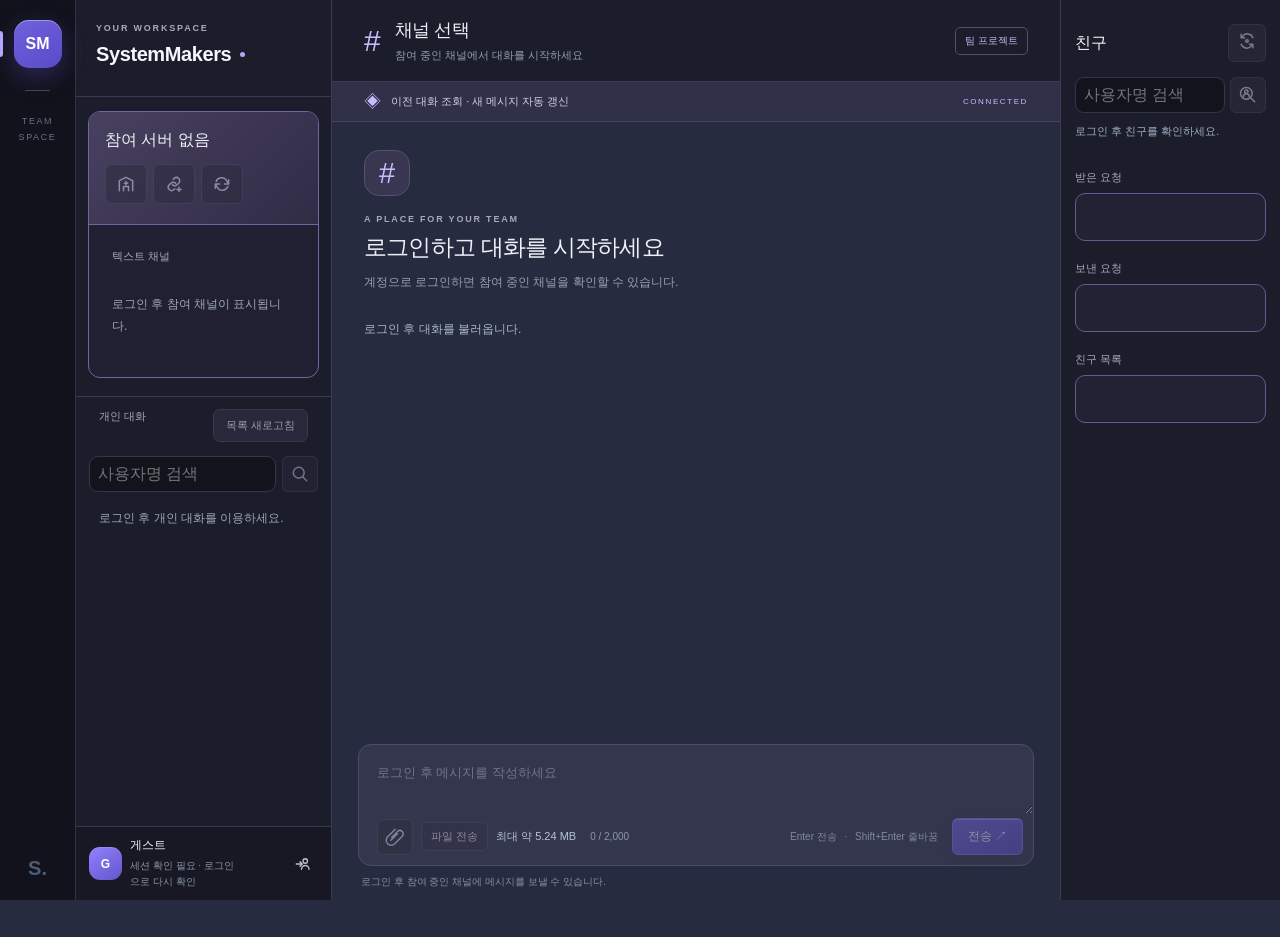
==== commit 8cd80ea6: "9일차 (2026-11-18) / 서버 채널·프로필·화면 개선 - 서버 초대와 선택 시 소속 채널과 대화 화면 연결 - 서버 배너와 채널 묶음 및 좁은 화면 양쪽 패널 개선 - 프" ====
--- a/index.html
+++ b/index.html
@@ -25,11 +25,12 @@
                 <h1>SystemMakers<span class="workspace-dot" aria-hidden="true"></span></h1> <!-- 서비스 이름 -->
             </header> <!-- 작업 공간 제목 끝 -->
             <div class="sidebar-scroll" tabindex="0" aria-label="서버와 대화 목록"> <!-- 스크롤할 탐색 영역 -->
+            <section class="server-group" aria-labelledby="selected-server"> <!-- 서버와 채널 묶음 -->
             <section class="server-tools" aria-label="서버 관리"> <!-- 실제 소속 관리 -->
                 <strong id="selected-server">참여 서버 없음</strong> <!-- 현재 서버 이름 -->
                 <p id="server-status" role="status">로그인 후 서버를 확인합니다.</p> <!-- 소속과 역할 -->
-                <div class="server-actions"><button type="button" id="create-server" class="icon-action" aria-label="서버 만들기" data-tooltip="서버 만들기" title="서버 만들기" disabled><svg viewBox="0 0 24 24" aria-hidden="true" focusable="false"><path d="M4 20V8l8-4 8 4v12M9 20v-5h6v5M12 9v4M10 11h4"/></svg></button><button type="button" id="join-server" class="icon-action" aria-label="초대로 참여" data-tooltip="초대로 참여" title="초대로 참여" disabled><svg viewBox="0 0 24 24" aria-hidden="true" focusable="false"><path d="M14 4h5v16h-5M4 12h11M11 8l4 4-4 4"/></svg></button><button type="button" id="refresh-servers" class="icon-action" aria-label="목록 다시 확인" data-tooltip="목록 다시 확인" title="목록 다시 확인" disabled><svg viewBox="0 0 24 24" aria-hidden="true" focusable="false"><path d="M20 7v5h-5M4 17v-5h5M5 9a7 7 0 0 1 12-2l3 5M19 15a7 7 0 0 1-12 2l-3-5"/></svg></button></div> <!-- 신규 회원의 진입 경로 -->
-                <div class="server-actions"><button type="button" id="invite-server" class="icon-action" aria-label="초대 관리" data-tooltip="초대 관리" title="초대 관리" hidden><svg viewBox="0 0 24 24" aria-hidden="true" focusable="false"><circle cx="9" cy="8" r="3"/><path d="M3 20v-2a6 6 0 0 1 12 0v2M18 8v6M15 11h6"/></svg></button><button type="button" id="leave-server" class="icon-action" aria-label="탈퇴" data-tooltip="탈퇴" title="탈퇴" hidden><svg viewBox="0 0 24 24" aria-hidden="true" focusable="false"><path d="M10 4H5v16h5M20 12H9M13 8l-4 4 4 4"/></svg></button><button type="button" id="delete-server" class="icon-action" aria-label="서버 삭제" data-tooltip="서버 삭제" title="서버 삭제" hidden><svg viewBox="0 0 24 24" aria-hidden="true" focusable="false"><path d="M4 7h16M9 7V4h6v3M6 7l1 13h10l1-13M10 11v5M14 11v5"/></svg></button></div> <!-- 실제 역할별 관리 버튼 -->
+                <div class="server-actions"><button type="button" id="create-server" class="icon-action" aria-label="서버 만들기" data-tooltip="서버 만들기" title="서버 만들기" disabled><svg viewBox="0 0 24 24" aria-hidden="true" focusable="false"><path d="M4 20V8l8-4 8 4v12M9 20v-5h6v5M12 9v4M10 11h4"/></svg></button><button type="button" id="join-server" class="icon-action" aria-label="초대로 참여" data-tooltip="초대로 참여" title="초대로 참여" disabled><svg viewBox="0 0 24 24" aria-hidden="true" focusable="false"><path d="M10 13a4 4 0 0 0 5.7 0l2-2a4 4 0 0 0-5.7-5.7l-1 1M14 11a4 4 0 0 0-5.7 0l-2 2a4 4 0 0 0 5.7 5.7l1-1M18 16v5M15.5 18.5h5"/></svg></button><button type="button" id="refresh-servers" class="icon-action" aria-label="목록 다시 확인" data-tooltip="목록 다시 확인" title="목록 다시 확인" disabled><svg viewBox="0 0 24 24" aria-hidden="true" focusable="false"><path d="M20 7v5h-5M4 17v-5h5M5 9a7 7 0 0 1 12-2l3 5M19 15a7 7 0 0 1-12 2l-3-5"/></svg></button></div> <!-- 신규 회원의 진입 경로 -->
+                <div class="server-actions"><button type="button" id="invite-server" class="icon-action" aria-label="초대 관리" data-tooltip="초대 관리" title="초대 관리" hidden><svg viewBox="0 0 24 24" aria-hidden="true" focusable="false"><circle cx="9" cy="8" r="3"/><path d="M3 20v-2a6 6 0 0 1 12 0v2M18 8v6M15 11h6"/></svg></button><button type="button" id="leave-server" class="icon-action" aria-label="탈퇴" data-tooltip="탈퇴" title="탈퇴" hidden><svg viewBox="0 0 24 24" aria-hidden="true" focusable="false"><path d="M10 4H5v16h5M9 12h11M16 8l4 4-4 4M5 6 10 4v16l-5-2"/></svg></button><button type="button" id="delete-server" class="icon-action" aria-label="서버 삭제" data-tooltip="서버 삭제" title="서버 삭제" hidden><svg viewBox="0 0 24 24" aria-hidden="true" focusable="false"><path d="M4 7h16M9 7V4h6v3M6 7l1 13h10l1-13M10 11v5M14 11v5"/></svg></button></div> <!-- 실제 역할별 관리 버튼 -->
             </section> <!-- 서버 관리 끝 -->
             <nav class="channel-navigation" aria-label="텍스트 채널"> <!-- 채널 탐색 -->
                 <p class="section-label">텍스트 채널</p> <!-- 채널 목록 제목 -->
@@ -38,6 +39,7 @@
                 <p class="channel-status" id="channel-status" role="status">로그인 후 참여 채널이 표시됩니다.</p> <!-- 빈 목록과 조회 상태 -->
                 <button type="button" class="channel-retry" id="retry-channels" hidden>채널 목록 다시 확인</button> <!-- 실패한 실제 조회 재시도 -->
             </nav> <!-- 채널 탐색 끝 -->
+            </section> <!-- 서버와 채널 묶음 끝 -->
             <section class="direct-navigation" aria-label="개인 대화"> <!-- 개인 대화 탐색 -->
                 <p class="section-label">개인 대화 <button type="button" id="direct-refresh" class="history-button" disabled>목록 새로고침</button></p> <!-- 개인 대화와 목록 갱신 -->
                 <form id="direct-search-form" class="direct-search"><label class="visually-hidden" for="direct-search-input">사용자명 검색</label><input id="direct-search-input" maxlength="32" placeholder="사용자명 검색" autocomplete="off" disabled><button type="submit" id="direct-search-submit" class="search-action icon-action" aria-label="사용자 검색" title="사용자 검색" data-tooltip="사용자 검색" disabled><svg viewBox="0 0 24 24" aria-hidden="true" focusable="false"><circle cx="10.5" cy="10.5" r="6.5"/><path d="m15.5 15.5 4.5 4.5"/></svg></button></form> <!-- 사용자 검색 -->
@@ -45,13 +47,12 @@
                 <p id="direct-status" class="channel-status" role="status">로그인 후 개인 대화를 이용하세요.</p> <!-- 조회와 오류 안내 -->
                 <div id="direct-list"></div> <!-- 참여 중인 개인 대화 -->
             </section> <!-- 개인 대화 탐색 끝 -->
-            <div class="connection-status" id="connection-status" role="status">연결 확인 중</div> <!-- 실제 연결 상태 -->
             </div> <!-- 탐색 스크롤 영역 끝 -->
             <footer class="user-panel"> <!-- 사용자 영역 -->
                 <div class="avatar guest-avatar" id="user-avatar" aria-hidden="true">G</div> <!-- 현재 사용자 이니셜 -->
                 <div class="user-details"><strong id="current-user">게스트</strong><span id="session-state" role="status" aria-live="polite">세션 확인 중</span></div> <!-- 사용자 상태와 인증 결과 안내 -->
-                <button type="button" class="login-button" id="open-profile" hidden>내 프로필</button> <!-- 로그인 본인의 정보 조회 -->
-                <button type="button" class="login-button" id="open-auth" disabled>로그인</button> <!-- 실제 인증 상태별 로그인과 로그아웃 -->
+                <button type="button" class="login-button user-icon-button" id="open-profile" aria-label="내 프로필" title="내 프로필" hidden><svg viewBox="0 0 24 24" aria-hidden="true" focusable="false"><circle cx="12" cy="8" r="3.5"/><path d="M5 20v-1a7 7 0 0 1 14 0v1"/></svg></button> <!-- 내 프로필 아이콘 -->
+                <button type="button" class="login-button user-icon-button" id="open-auth" aria-label="로그인" title="로그인" disabled><svg id="auth-login-icon" viewBox="0 0 24 24" aria-hidden="true" focusable="false"><circle cx="15" cy="8" r="3"/><path d="M10 19a5 5 0 0 1 10 0M3 12h8M8 9l3 3-3 3"/></svg><svg id="auth-logout-icon" viewBox="0 0 24 24" aria-hidden="true" focusable="false" hidden><path d="M12 3v9M6.3 5.8a8 8 0 1 0 11.4 0"/></svg></button> <!-- 로그인 상태별 아이콘 -->
             </footer> <!-- 사용자 영역 끝 -->
         </aside> <!-- 채널 영역 끝 -->
         <main class="conversation" id="channel-conversation"> <!-- 채널 대화 영역 -->
@@ -83,8 +84,8 @@
             <div class="composer-region"><form class="composer" id="direct-form"><label class="visually-hidden" for="direct-input">개인 메시지 작성</label><textarea id="direct-input" rows="2" placeholder="개인 메시지 작성" disabled></textarea><div class="composer-footer"><div class="attachment-controls"><input type="file" id="direct-file" class="visually-hidden attachment-input" aria-label="파일 선택" disabled><label for="direct-file" class="attachment-picker icon-action" title="파일 선택" data-tooltip="파일 선택"><svg viewBox="0 0 24 24" aria-hidden="true" focusable="false"><path d="M8 12.5 15 5.5a4 4 0 0 1 5.7 5.7l-9 9a6 6 0 0 1-8.5-8.5l9-9M7 16l8-8"/></svg></label><button type="button" id="direct-upload" disabled>파일 전송</button><button type="button" id="direct-file-clear" class="attachment-clear" aria-label="선택한 파일 제거" title="선택한 파일 제거" disabled hidden>×</button><span id="direct-file-status" role="status">최대 약 5.24 MB</span></div><span class="composer-help">최대 2,000자</span><button type="submit" class="send-button" id="direct-send" disabled>전송 ↗</button></div></form></div> <!-- 개인 메시지와 파일 전송 -->
         </main> <!-- 개인 대화 끝 -->
         <aside class="friend-sidebar" id="friend-panel" aria-label="친구 목록"> <!-- 오른쪽 친구 패널 -->
-            <header class="friend-heading"><h2>친구</h2><button type="button" id="friend-refresh" title="친구 목록 새로고침" aria-label="친구 목록 새로고침" disabled>↻</button></header> <!-- 친구 제목과 새로고침 -->
-            <form id="friend-search-form" class="friend-search"><label class="visually-hidden" for="friend-search-input">친구 사용자명 검색</label><input id="friend-search-input" placeholder="사용자명 검색" autocomplete="off" disabled><button type="submit" id="friend-search-submit" class="search-action icon-action" aria-label="친구 검색" title="친구 검색" data-tooltip="친구 검색" disabled><svg viewBox="0 0 24 24" aria-hidden="true" focusable="false"><circle cx="10.5" cy="10.5" r="6.5"/><path d="m15.5 15.5 4.5 4.5"/></svg></button></form> <!-- 친구 요청 대상 검색 -->
+            <header class="friend-heading"><h2>친구</h2><button type="button" id="friend-refresh" class="icon-action" title="친구 목록 새로고침" data-tooltip="친구 목록 새로고침" aria-label="친구 목록 새로고침" disabled><svg viewBox="0 0 24 24" aria-hidden="true" focusable="false"><path d="M19 8a7 7 0 0 0-12-2L5 8M5 4v4h4M5 16a7 7 0 0 0 12 2l2-2M19 20v-4h-4"/><circle cx="12" cy="12" r="1.5"/></svg></button></header> <!-- 친구 제목과 새로고침 -->
+            <form id="friend-search-form" class="friend-search"><label class="visually-hidden" for="friend-search-input">친구 사용자명 검색</label><input id="friend-search-input" placeholder="사용자명 검색" autocomplete="off" disabled><button type="submit" id="friend-search-submit" class="search-action icon-action" aria-label="친구 검색" title="친구 검색" data-tooltip="친구 검색" disabled><svg viewBox="0 0 24 24" aria-hidden="true" focusable="false"><circle cx="10" cy="10" r="7"/><circle cx="10" cy="8" r="2"/><path d="M6.5 14a3.5 3.5 0 0 1 7 0M15 15l5 5"/></svg></button></form> <!-- 친구 요청 대상 검색 -->
             <p id="friend-status" class="friend-status" role="status">로그인 후 친구를 확인하세요.</p> <!-- 친구 요청 상태 -->
             <div id="friend-search-results" class="friend-list"></div> <!-- 검색 결과 -->
             <div class="friend-section"><h3>받은 요청</h3><div id="friend-incoming" class="friend-list"></div></div> <!-- 수락 대기 요청 -->
@@ -149,8 +150,7 @@
         </form> <!-- 본인 정보 폼 끝 -->
         <section class="profile-extra" aria-labelledby="profile-extra-title"> <!-- 확장 프로필 영역 -->
             <div class="profile-extra-heading"> <!-- 추가 설정 제목과 조회 -->
-                <div><p class="profile-extra-eyebrow">PROFILE SETTINGS</p><h3 id="profile-extra-title">상태·사진·차단 관리</h3><p class="profile-extra-description">추가 정보를 조회한 뒤 각 설정을 변경할 수 있습니다.</p></div> <!-- 설정과 사용 안내 -->
-                <button type="button" id="profile-extra-load" class="profile-extra-load">추가 정보 조회</button> <!-- 저장 정보 확인 -->
+                <div><p class="profile-extra-eyebrow">PROFILE SETTINGS</p><h3 id="profile-extra-title">상태·사진·차단 관리</h3><p class="profile-extra-description">설정을 변경한 뒤 저장 버튼을 눌러주세요.</p></div> <!-- 설정과 사용 안내 -->
             </div> <!-- 추가 설정 제목 끝 -->
             <p id="profile-extra-status" class="profile-extra-status" role="status" aria-live="polite"></p> <!-- 처리 상태 -->
             <div class="profile-extra-cards"> <!-- 설정별 카드 목록 -->
--- a/frontend/app.css
+++ b/frontend/app.css
@@ -201,13 +201,6 @@
     border-radius: 50%; /* 원형 선택 점 */
     background: #7be5d9; /* 선택 점 색상 */
 }
-.connection-status /* 연결 상태 */
-{
-    margin: auto 23px 14px; /* 하단 연결 상태 여백 */
-    font-size: 10px; /* 상태 글자 크기 */
-    line-height: 1.7; /* 상태 줄간격 */
-    color: #93a2b6; /* 상태 색상 */
-}
 .user-panel /* 사용자 하단 패널 */
 {
     display: flex; /* 아바타와 사용자 배치 */
@@ -1290,6 +1283,14 @@
     flex-direction: column; /* 항목 세로 정렬 */
     gap: 7px; /* 항목 사이 간격 */
 }
+.friend-section .friend-list /* 요청과 친구 목록의 구분 영역 */
+{
+    min-height: 48px; /* 빈 목록의 최소 높이 */
+    padding: 8px; /* 목록 안쪽 여백 */
+    border: 1px solid #655b91; /* 목록 구분 테두리 */
+    border-radius: 10px; /* 목록 모서리 */
+    background: #232234; /* 목록 배경 */
+}
 .friend-row /* 사용자별 칸 */
 {
     display: flex; /* 이름과 동작 가로 배치 */
@@ -1317,23 +1318,27 @@
         display: none; /* 두 목록을 위한 공간 확보 */
     }
 }
-@media (max-width: 760px) /* 모바일 왼쪽 목록 */
-{
-    .channel-sidebar /* 채널 목록 위쪽 배치 */
-    {
-        bottom: 45%; /* 친구 목록 공간 확보 */
+@media (max-width: 760px) /* 모바일 양쪽 목록 */
+{
+    .channel-sidebar /* 채널 목록 왼쪽 배치 */
+    {
+        bottom: 0; /* 전체 높이 유지 */
+        width: min(280px, calc((100vw - 80px) / 2)); /* 가운데 닫기 공간 확보 */
         overflow: hidden; /* 사용자 영역 고정 유지 */
     }
-    .friend-sidebar /* 친구 목록 아래쪽 배치 */
+    .friend-sidebar /* 친구 목록 오른쪽 배치 */
     {
         position: fixed; /* 화면 위 목록 배치 */
-        top: 55%; /* 채널 목록 아래 위치 */
-        left: 0; /* 왼쪽 정렬 */
+        top: 0; /* 화면 위쪽 정렬 */
+        right: 0; /* 화면 오른쪽 정렬 */
+        left: auto; /* 왼쪽 기준 해제 */
         bottom: 0; /* 화면 아래까지 표시 */
-        width: min(280px, 85vw); /* 채널 목록과 동일 너비 */
+        width: min(280px, calc((100vw - 80px) / 2)); /* 가운데 닫기 공간 확보 */
         z-index: 12; /* 배경 위 표시 */
         visibility: hidden; /* 닫힌 목록 포커스 방지 */
-        transform: translateX(-100%); /* 왼쪽 화면 밖 이동 */
+        transform: translateX(100%); /* 오른쪽 화면 밖 이동 */
+        padding: 20px 8px; /* 좁은 패널 안쪽 여백 */
+        overflow-x: hidden; /* 가로 넘침 방지 */
     }
     body.sidebar-open .friend-sidebar /* 열린 모바일 친구 목록 */
     {
@@ -1466,12 +1471,6 @@
     border-color: #69cfc4; /* 마우스 테두리 강조 */
     background: #32465a; /* 마우스 배경 강조 */
 }
-.profile-extra .profile-extra-load /* 추가 정보 조회 */
-{
-    border-color: #418c89; /* 조회 버튼 강조 테두리 */
-    color: #b2f3e9; /* 조회 버튼 강조 글자 */
-    background: #193d42; /* 조회 버튼 배경 */
-}
 .profile-extra-status /* 추가 설정 결과 */
 {
     margin: 12px 0 0; /* 제목 아래 상태 간격 */
@@ -1737,6 +1736,19 @@
 {
     color: #a7a8bb; /* 보조 제목 색상 */
 }
+.server-group /* 선택 서버와 소속 채널 테두리 */
+{
+    margin: 14px 12px 18px; /* 탐색 영역과 바깥 간격 */
+    border: 1px solid #71659d; /* 서버 전체 구분선 */
+    border-radius: 12px; /* 서버 묶음 모서리 */
+    background: #202032; /* 채널 묶음 배경 */
+}
+.server-group .server-tools /* 서버 이름과 관리 배너 */
+{
+    border-bottom: 1px solid #71659d; /* 배너와 채널 구분선 */
+    border-radius: 11px 11px 0 0; /* 배너 위쪽 모서리 */
+    background: linear-gradient(135deg, #48405f, #302c46); /* 보라색 배너 */
+}
 .server-tools /* 서버 관리 묶음 */
 {
     padding-top: 18px; /* 관리 영역 위 여백 */
@@ -1805,7 +1817,7 @@
 .user-panel /* 고정된 사용자 정보 */
 {
     display: grid; /* 정보와 동작의 행 분리 */
-    grid-template-columns: 33px minmax(0, 1fr) auto; /* 아이콘과 사용자·버튼 영역 */
+    grid-template-columns: 33px minmax(0, 1fr) 30px 30px; /* 사용자와 두 동작 */
     gap: 5px 8px; /* 사용자 항목 간격 */
     padding: 10px 13px; /* 고정 영역 여백 */
     background: #171823; /* 사용자 영역 배경 */
@@ -1813,21 +1825,35 @@
 }
 .user-panel .user-details /* 현재 사용자 정보 */
 {
-    grid-column: 2 / -1; /* 이름과 상태 전체 너비 */
+    grid-column: 2; /* 이름과 상태 영역 */
 }
 .user-panel .login-button /* 프로필과 로그인 동작 */
 {
-    justify-self: start; /* 각 동작 왼쪽 정렬 */
+    justify-self: center; /* 각 동작 가운데 정렬 */
     margin-left: 0; /* 불필요한 자동 여백 제거 */
-    padding: 4px 0; /* 간결한 동작 여백 */
+    padding: 4px; /* 아이콘 주변 여백 */
+    width: 30px; /* 계정 버튼 너비 */
+    height: 30px; /* 계정 버튼 높이 */
+    display: grid; /* 아이콘 중앙 정렬 */
+    place-items: center; /* 가로와 세로 중앙 */
+}
+.user-icon-button svg /* 계정 동작 그림 */
+{
+    width: 18px; /* 그림 너비 */
+    height: 18px; /* 그림 높이 */
+    fill: none; /* 내부 채우기 제거 */
+    stroke: currentColor; /* 버튼 색상 적용 */
+    stroke-width: 1.8; /* 그림 선 굵기 */
+    stroke-linecap: round; /* 둥근 선 끝 */
+    stroke-linejoin: round; /* 둥근 연결 */
 }
 .user-panel #open-profile /* 본인 프로필 버튼 */
 {
-    grid-column: 2; /* 두 번째 열 배치 */
+    grid-column: 3; /* 프로필 버튼 열 */
 }
 .user-panel #open-auth /* 로그인과 로그아웃 버튼 */
 {
-    grid-column: 3; /* 세 번째 열 배치 */
+    grid-column: 4; /* 인증 버튼 열 */
 }
 .avatar /* 대화 작성자 아이콘 */
 {
@@ -1978,7 +2004,7 @@
 {
     color: #c9beff; /* 밝은 보라색 글자 */
 }
-.profile-extra .profile-extra-load, .profile-extra-status, .profile-card-icon /* 프로필 보조 강조 */
+.profile-extra-status, .profile-card-icon /* 프로필 보조 강조 */
 {
     border-color: #655b91; /* 보라색 경계 */
     background: #38334f; /* 보라색 보조 배경 */
@@ -2016,6 +2042,74 @@
 }
 @media (max-width: 760px) /* 모바일 전체 화면 */
 {
+    .server-group /* 좁은 화면의 서버 묶음 */
+    {
+        margin: 10px 6px 14px; /* 좌우 공간 확보 */
+    }
+    .server-group .server-tools, .server-group .channel-navigation /* 서버와 채널 안쪽 공간 */
+    {
+        padding: 10px 6px; /* 좁은 패널 여백 축소 */
+    }
+    .server-group .server-actions /* 좁은 패널의 버튼 간격 */
+    {
+        gap: 4px; /* 세 버튼의 가로 공간 */
+    }
+    .server-actions .icon-action /* 좁은 패널의 관리 버튼 */
+    {
+        width: clamp(22px, 7vw, 28px); /* 화면에 맞춘 버튼 너비 */
+        height: clamp(22px, 7vw, 28px); /* 화면에 맞춘 버튼 높이 */
+        padding: 3px; /* 아이콘 공간 확보 */
+    }
+    .server-actions .icon-action svg /* 좁은 패널의 관리 그림 */
+    {
+        width: clamp(12px, 3.8vw, 16px); /* 화면에 맞춘 그림 너비 */
+        height: clamp(12px, 3.8vw, 16px); /* 화면에 맞춘 그림 높이 */
+    }
+    .direct-navigation /* 좁은 개인 대화 목록 */
+    {
+        padding-left: 7px; /* 왼쪽 공간 확보 */
+        padding-right: 7px; /* 오른쪽 공간 확보 */
+    }
+    .direct-navigation .section-label /* 개인 대화 제목 */
+    {
+        gap: 3px; /* 제목과 버튼 간격 */
+        font-size: 10px; /* 제목 크기 축소 */
+    }
+    .direct-navigation .history-button /* 개인 대화 새로고침 */
+    {
+        padding: 4px; /* 버튼 여백 축소 */
+        font-size: 9px; /* 버튼 글자 축소 */
+        white-space: nowrap; /* 버튼 글자 한 줄 */
+    }
+    .user-panel /* 좁은 패널의 사용자 정보 */
+    {
+        grid-template-columns: 28px minmax(0, 1fr) 24px 24px; /* 이름과 두 아이콘 */
+        gap: 2px; /* 좁은 사용자 영역 간격 */
+        padding: 8px 6px; /* 좁은 사용자 영역 여백 */
+    }
+    .user-panel .login-button /* 좁은 패널의 계정 버튼 */
+    {
+        width: 24px; /* 작은 버튼 너비 */
+        height: 24px; /* 작은 버튼 높이 */
+        padding: 3px; /* 그림 안쪽 여백 */
+    }
+    .user-panel .avatar /* 좁은 패널의 사용자 아이콘 */
+    {
+        width: 28px; /* 작은 아이콘 너비 */
+        height: 28px; /* 작은 아이콘 높이 */
+    }
+    .user-icon-button svg /* 좁은 패널의 계정 그림 */
+    {
+        width: 16px; /* 작은 그림 너비 */
+        height: 16px; /* 작은 그림 높이 */
+    }
+    .friend-row .friend-name /* 좁은 친구 이름 */
+    {
+        flex: 1 1 0; /* 삭제 버튼을 제외한 너비 */
+        overflow: hidden; /* 긴 이름 넘침 방지 */
+        text-overflow: ellipsis; /* 긴 이름 생략 표시 */
+        white-space: nowrap; /* 이름 한 줄 유지 */
+    }
     .workspace /* 모바일 작업 공간 */
     {
         width: 100%; /* 화면 전체 너비 */
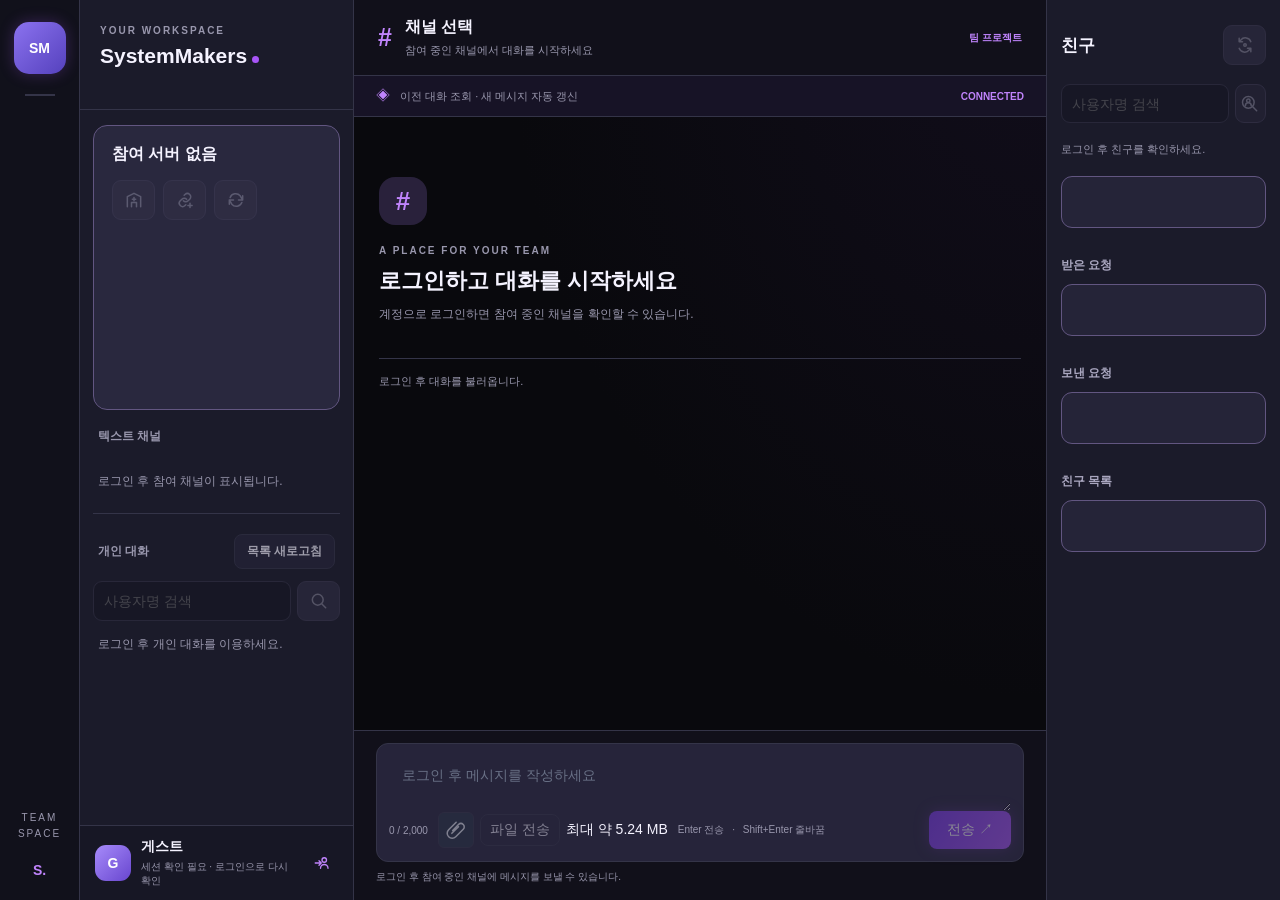
==== commit 2d304f0e: "채팅과 계정 화면의 보라색 테마 적용 및 스타일 분리 - 공통·채팅·계정·로그인·회원가입 스타일 분리와 공개 라우터 연결 - 로그인과 회원가입의 모드별 스타일 적용 및 프로필·모바" ====
--- a/index.html
+++ b/index.html
@@ -3,10 +3,14 @@
 <head> <!-- 문서 설정 -->
     <meta charset="UTF-8"> <!-- 한글 문자 설정 -->
     <meta name="viewport" content="width=device-width, initial-scale=1"> <!-- 모바일 화면 설정 -->
-    <meta name="theme-color" content="#262B3F"> <!-- 브라우저 테마 색상 -->
+    <meta name="theme-color" content="#09090d"> <!-- 채팅 배경과 같은 브라우저 테마 색상 -->
     <title>SystemMakers · 팀의 대화 공간</title> <!-- 브라우저 제목 -->
     <link rel="icon" href="data:,"> <!-- 기본 아이콘의 루트 경로 요청 방지 -->
-    <link rel="stylesheet" href="./frontend/app.css"> <!-- 화면 스타일 연결 -->
+    <link rel="stylesheet" href="./frontend/app.css"> <!-- 공통 색상과 입력 요소 -->
+    <link rel="stylesheet" href="./frontend/chatting.css"> <!-- 채팅과 탐색 목록 -->
+    <link rel="stylesheet" href="./frontend/logout.css"> <!-- 계정 버튼과 내 프로필 -->
+    <link rel="stylesheet" href="./frontend/login.css"> <!-- 로그인 화면 -->
+    <link rel="stylesheet" href="./frontend/Sign%20up.css"> <!-- 회원가입 화면 -->
     <script src="./frontend/app.js" type="module"></script> <!-- 조회 모듈과 화면 동작 연결 -->
 </head> <!-- 문서 설정 끝 -->
 <body> <!-- 화면 시작 -->
@@ -94,7 +98,7 @@
         </aside> <!-- 친구 패널 끝 -->
     </div> <!-- 메신저 전체 배치 끝 -->
     <button type="button" class="sidebar-backdrop" id="sidebar-backdrop" aria-label="채널 목록 닫기" hidden></button> <!-- 모바일 목록 배경 -->
-    <dialog class="auth-dialog" id="auth-dialog" aria-labelledby="auth-title" aria-describedby="auth-note"> <!-- 인증 화면 대화상자 -->
+    <dialog class="auth-dialog" id="auth-dialog" data-mode="login" aria-labelledby="auth-title" aria-describedby="auth-note"> <!-- 인증 화면 대화상자 -->
         <button type="button" class="dialog-close" id="close-auth" aria-label="인증 화면 닫기">×</button> <!-- 인증 화면 닫기 -->
         <div class="auth-brand"><span class="auth-mark">SM</span><strong>SystemMakers</strong></div> <!-- 인증 화면 브랜드 -->
         <div class="auth-heading"><p class="eyebrow">YOUR TEAM, CONNECTED</p><h2 id="auth-title">다시 만나 반가워요</h2><p id="auth-description">팀의 대화를 이어가세요.</p></div> <!-- 인증 화면 제목 -->
--- a/frontend/app.css
+++ b/frontend/app.css
@@ -1,771 +1,147 @@
 :root /* 공통 색상과 글꼴 */
 {
-    color-scheme: dark; /* 어두운 기본 입력 요소 */
-    font-family: "Segoe UI", "Malgun Gothic", "Apple SD Gothic Neo", sans-serif; /* 한국어 시스템 글꼴 */
-    color: #edf1f7; /* 기본 글자색 */
-    background: #262B3F; /* 지정된 기본 배경색 */
-    font-synthesis: none; /* 가상 글꼴 변형 방지 */
-    --muted: #a9aec5; /* 보조 글자색 */
-    --line: #3a3d50; /* 구분선 색상 */
-    --teal: #b0a8ff; /* 보라색 강조 */
+    color-scheme: dark; /* 기본 색상 모드 */
+    --pageBg: #09090d; /* 페이지 배경색 */
+    --sideBg: #1b1b2a; /* 양쪽 패널 배경색 */
+    --panelBg: #29283e; /* 카드 배경색 */
+    --inputBg: #26243a; /* 입력란 배경색 */
+    --lineColor: #343448; /* 구분선 색상 */
+    --textColor: #f5f3ff; /* 기본 글자색 */
+    --mutedColor: #9997ad; /* 보조 글자색 */
+    --accentColor: #a855f7; /* 강조색 */
+    --accentHover: #c084fc; /* 강조 글자색 */
+    --purpleGlow: 0 0 15px #a855f744; /* 보라색 그림자 */
+    font-family: "Segoe UI", "Malgun Gothic", sans-serif; /* 한글과 영문 글꼴 */
 }
 * /* 전체 요소 기준 */
 {
-    box-sizing: border-box; /* 크기 계산 기준 */
-}
-body /* 전체 화면 바탕 */
-{
-    margin: 0; /* 바깥 여백 제거 */
-}
-button, input, textarea /* 폼 요소 공통 */
-{
-    font: inherit; /* 본문 글꼴 상속 */
+    box-sizing: border-box; /* 요소 크기 계산 기준 */
+    margin: 0; /* 바깥 여백 */
+    padding: 0; /* 안쪽 여백 */
+}
+[hidden] /* 숨김 상태 */
+{
+    display: none !important; /* 요소 배치 방식 */
+}
+html, body /* 전체 화면 크기 */
+{
+    width: 100%; /* 가로 크기 */
+    height: 100%; /* 세로 크기 */
+    overflow: hidden; /* 넘치는 내용 처리 */
+}
+body /* 작업 공간 바깥 배경 */
+{
+    background: var(--pageBg); /* 배경색과 무늬 */
+    color: var(--textColor); /* 글자색 */
+    font-size: 14px; /* 글자 크기 */
+}
+button, input, textarea, select /* 조작 요소의 공통 글꼴 */
+{
+    font: inherit; /* 글꼴 상속 */
 }
 button /* 버튼 공통 */
 {
-    cursor: pointer; /* 클릭 포인터 */
+    color: inherit; /* 글자색 */
+    cursor: pointer; /* 마우스 포인터 */
+    border: none; /* 테두리 */
+}
+button:disabled, input:disabled, textarea:disabled /* 입력과 버튼 비활성 상태 */
+{
+    opacity: .45; /* 표시 농도 */
+    cursor: not-allowed; /* 마우스 포인터 */
+}
+input, textarea, select /* 입력란 공통 모양 */
+{
+    width: 100%; /* 가로 크기 */
+    padding: 11px 13px; /* 안쪽 여백 */
+    color: white; /* 글자색 */
+    background: var(--inputBg); /* 배경색과 무늬 */
+    border: 1px solid var(--lineColor); /* 테두리 */
+    border-radius: 8px; /* 모서리 둥글기 */
+    outline: none; /* 초점 테두리 */
+}
+input:focus, textarea:focus, select:focus /* 입력 중인 항목 강조 */
+{
+    border-color: var(--accentColor); /* 테두리 색상 */
+    box-shadow: var(--purpleGlow); /* 그림자 */
+}
+svg /* 아이콘 선과 크기 */
+{
+    width: 20px; /* 가로 크기 */
+    height: 20px; /* 세로 크기 */
+    fill: none; /* 그림 채움 색상 */
+    stroke: currentColor; /* 그림 선 색상 */
+    stroke-width: 1.7; /* 선 굵기 */
+    stroke-linecap: round; /* 선 끝 모양 */
+    stroke-linejoin: round; /* 선 연결 모양 */
+}
+button:hover:not(:disabled) /* 사용 가능한 버튼 강조 */
+{
+    filter: brightness(1.2); /* 밝기 조절 */
+}
+.skip-link:not(:focus), .visually-hidden /* 보조 기술용 숨김 글자 */
+{
+    position: absolute; /* 배치 기준 */
+    width: 1px; /* 가로 크기 */
+    height: 1px; /* 세로 크기 */
+    overflow: hidden; /* 넘치는 내용 처리 */
+    clip: rect(0, 0, 0, 0); /* 시각적 숨김 영역 */
+    padding: 0; /* 안쪽 여백 */
+    border: 0; /* 테두리 */
+    white-space: nowrap; /* 공백과 줄바꿈 처리 */
+}
+.eyebrow /* 화면 보조 제목 */
+{
+    color: var(--mutedColor); /* 글자색 */
+    font-size: 10px; /* 글자 크기 */
+    font-weight: bold; /* 글자 굵기 */
+    letter-spacing: 2px; /* 글자 간격 */
+}
+dialog /* 대화상자 공통 모양 */
+{
+    color: var(--textColor); /* 글자색 */
+    background: var(--panelBg); /* 배경색과 무늬 */
+    border: 1px solid var(--lineColor); /* 테두리 */
+    border-radius: 18px; /* 모서리 둥글기 */
+    box-shadow: 0 20px 80px #000b; /* 그림자 */
+}
+dialog::backdrop /* 대화상자 뒤 배경 */
+{
+    background: #000b; /* 배경색과 무늬 */
+    backdrop-filter: blur(5px); /* 뒤쪽 배경 흐림 */
+}
+.server-dialog /* 새 작업과 삭제 확인 */
+{
+    width: min(500px, calc(100% - 30px)); /* 가로 크기 */
+    max-height: 85vh; /* 최대 높이 */
+    margin: auto; /* 바깥 여백 */
+    padding: 28px; /* 안쪽 여백 */
+    overflow-y: auto; /* 세로 넘침 처리 */
+}
+.server-dialog form /* 관리 양식 배치 */
+{
+    display: grid; /* 요소 배치 방식 */
+    gap: 14px; /* 요소 간격 */
+}
+.server-dialog h2 /* 관리 창 제목 */
+{
+    font-size: 21px; /* 글자 크기 */
+}
+.server-dialog p, .server-dialog dd /* 관리 항목과 설명 */
+{
+    color: var(--mutedColor); /* 글자색 */
+    font-size: 12px; /* 글자 크기 */
+    line-height: 1.7; /* 줄 높이 */
+}
+.server-dialog button:not(.profile-close-top) /* 관리 창의 동작 버튼 */
+{
+    padding: 9px 12px; /* 안쪽 여백 */
+    border-radius: 7px; /* 모서리 둥글기 */
+    background: #29243a; /* 배경색과 무늬 */
 }
 button, input, textarea, a, [tabindex] /* 키보드 포커스 대상 */
 {
     outline-offset: 4px; /* 포커스 여백 */
-}
-:focus-visible /* 키보드 선택 표시 */
-{
-    outline: 2px solid #5bf2de; /* 선명한 포커스 테두리 */
-}
-button:disabled /* 비활성 버튼 */
-{
-    cursor: not-allowed; /* 사용 불가 포인터 */
-    opacity: .45; /* 비활성 투명도 */
-}
-[hidden] /* 숨김 속성 공통 */
-{
-    display: none !important; /* 숨김 상태 우선 적용 */
-}
-.workspace /* 메신저 전체 틀 */
-{
-    display: grid; /* 세 영역 격자 */
-    grid-template-columns: 76px 256px minmax(0, 1fr) 220px; /* 왼쪽 서버와 오른쪽 친구 목록 */
-    height: 100dvh; /* 화면 전체 높이 */
-    min-height: 480px; /* 최소 사용 높이 */
-    overflow: hidden; /* 화면 바깥 넘침 방지 */
-}
-.server-rail /* 서버 레일 */
-{
-    position: relative; /* 서버 선택 표시 기준 */
-    display: flex; /* 세로 요소 정렬 */
-    flex-direction: column; /* 세로 흐름 */
-    align-items: center; /* 가운데 정렬 */
-    padding: 24px 0 22px; /* 상하 여백 */
-    background: #10151d; /* 깊은 레일 배경 */
-    border-right: 1px solid #262e3b; /* 레일 구분선 */
-}
-.server-mark, .auth-mark /* 브랜드 타일 */
-{
-    display: grid; /* 이니셜 중앙 배치 */
-    place-items: center; /* 수평 수직 가운데 */
-    width: 48px; /* 브랜드 타일 너비 */
-    height: 48px; /* 브랜드 타일 높이 */
-    border-radius: 15px; /* 둥근 모서리 */
-    background: linear-gradient(140deg, #13b4aa, #047d86); /* 청록 브랜드 그라데이션 */
-    box-shadow: 0 6px 24px #00bfb41a, inset 0 1px #ffffff26; /* 부드러운 브랜드 입체감 */
-    color: #fff; /* 브랜드 글자색 */
-    font-size: 16px; /* 브랜드 글자 크기 */
-    font-weight: 800; /* 굵은 브랜드 이니셜 */
-}
-.server-mark::before /* 현재 공간 표시 */
-{
-    content: ""; /* 장식 요소 생성 */
-    position: absolute; /* 레일 옆 위치 */
-    left: 0; /* 왼쪽 끝 정렬 */
-    width: 3px; /* 선택 막대 너비 */
-    height: 26px; /* 선택 막대 높이 */
-    border-radius: 0 3px 3px 0; /* 선택 막대 모서리 */
-    background: var(--teal); /* 선택 막대 색상 */
-}
-.rail-line /* 레일 구분 장식 */
-{
-    width: 25px; /* 구분선 너비 */
-    height: 1px; /* 구분선 두께 */
-    background: #303746; /* 구분선 색상 */
-    margin: 22px 0; /* 구분선 바깥 여백 */
-}
-.rail-caption /* 레일 작은 문구 */
-{
-    color: #667387; /* 은은한 장식 색상 */
-    font-size: 9px; /* 작은 장식 글자 */
-    letter-spacing: 1.6px; /* 넓은 장식 자간 */
-    text-align: center; /* 가운데 문구 정렬 */
-    line-height: 1.8; /* 장식 줄간격 */
-}
-.rail-bottom /* 레일 하단 브랜드 */
-{
-    margin-top: auto; /* 하단 정렬 */
-    font-size: 20px; /* 하단 브랜드 크기 */
-    font-weight: 800; /* 하단 브랜드 굵기 */
-    color: #4d5d73; /* 하단 브랜드 색상 */
-}
-.channel-sidebar /* 채널 사이드바 */
-{
-    display: flex; /* 사이드바 세로 배치 */
-    flex-direction: column; /* 세로 흐름 */
-    min-height: 0; /* 작은 화면 넘침 방지 */
-    border-right: 1px solid var(--line); /* 채널 영역 구분선 */
-    background: #191f29; /* 채널 배경 */
-}
-.workspace-heading /* 작업 공간 소개 */
-{
-    flex: 0 0 auto; /* 스크롤과 무관한 상단 고정 */
-    padding: 27px 23px 24px; /* 제목 여백 */
-    border-bottom: 1px solid var(--line); /* 제목 아래 구분선 */
-}
-.eyebrow /* 작은 영문 보조 제목 */
-{
-    font-size: 9px; /* 보조 제목 크기 */
-    letter-spacing: 1.8px; /* 보조 제목 자간 */
-    font-weight: 700; /* 보조 제목 굵기 */
-    color: #748297; /* 보조 제목 색상 */
-}
-.workspace-heading h1 /* 작업 공간 이름 */
-{
-    display: flex; /* 이름과 장식 정렬 */
-    align-items: center; /* 수직 가운데 */
-    gap: 9px; /* 이름과 장식 간격 */
-    margin: 10px 0 7px; /* 이름 바깥 여백 */
-    font-size: 20px; /* 이름 글자 크기 */
-    letter-spacing: -.7px; /* 이름 자간 */
-}
-.workspace-dot /* 브랜드 이름 옆 장식 */
-{
-    width: 5px; /* 장식 점 너비 */
-    height: 5px; /* 장식 점 높이 */
-    border-radius: 50%; /* 원형 장식 */
-    background: var(--teal); /* 청록 장식 */
-}
-.channel-navigation /* 채널 탐색 여백 */
-{
-    padding: 24px 13px; /* 채널 목록 안쪽 여백 */
-}
-.section-label /* 채널 목록 소제목 */
-{
-    display: flex; /* 제목과 버튼 배치 */
-    justify-content: space-between; /* 양끝 정렬 */
-    margin: 0 10px 14px; /* 소제목 여백 */
-    color: #8c98ab; /* 소제목 색상 */
-    font-size: 11px; /* 소제목 크기 */
-    font-weight: 700; /* 소제목 굵기 */
-}
-.channel-button /* 채널 선택 버튼 */
-{
-    display: flex; /* 채널 기호와 이름 배치 */
-    align-items: center; /* 수직 가운데 정렬 */
-    gap: 12px; /* 기호와 이름 간격 */
-    width: 100%; /* 사이드바 전체 너비 */
-    min-height: 44px; /* 터치 가능한 높이 */
-    padding: 8px 14px; /* 채널 버튼 여백 */
-    margin-bottom: 5px; /* 채널 간 간격 */
-    border: 1px solid transparent; /* 선택 상태 테두리 공간 */
-    border-radius: 7px; /* 채널 버튼 모서리 */
-    background: transparent; /* 기본 투명 배경 */
-    color: #9ba7ba; /* 기본 채널 글자 */
-    text-align: left; /* 채널 이름 왼쪽 정렬 */
-    font-size: 14px; /* 채널 이름 크기 */
-}
-.channel-button:hover /* 채널 버튼 마우스 상태 */
-{
-    background: #252d3a; /* 가벼운 강조 배경 */
-    color: #fff; /* 강조 글자색 */
-}
-.channel-button.active /* 선택한 채널 */
-{
-    background: linear-gradient(90deg, #087d7d, #086568); /* 청록 선택 배경 */
-    border-color: #0b8a89; /* 선택 테두리 */
-    color: #f1fffe; /* 선택 글자색 */
-    font-weight: 700; /* 선택 이름 강조 */
-}
-.hash /* 채널 목록 기호 */
-{
-    font-size: 23px; /* 기호 크기 */
-    font-weight: 400; /* 기호 기본 굵기 */
-    color: #8191a7; /* 기본 기호 색상 */
-}
-.active .hash /* 선택 채널 기호 */
-{
-    color: #8eebe1; /* 선택 기호 색상 */
-}
-.channel-selected-dot /* 선택 채널 장식 */
-{
-    width: 5px; /* 선택 점 너비 */
-    height: 5px; /* 선택 점 높이 */
-    margin-left: auto; /* 오른쪽 정렬 */
-    border-radius: 50%; /* 원형 선택 점 */
-    background: #7be5d9; /* 선택 점 색상 */
-}
-.user-panel /* 사용자 하단 패널 */
-{
-    display: flex; /* 아바타와 사용자 배치 */
-    flex: 0 0 auto; /* 스크롤과 무관한 하단 고정 */
-    align-items: center; /* 수직 가운데 */
-    gap: 10px; /* 사용자 요소 간격 */
-    padding: 18px 15px; /* 사용자 패널 여백 */
-    border-top: 1px solid var(--line); /* 패널 구분선 */
-    background: #151b24; /* 하단 패널 배경 */
-}
-.avatar /* 메시지 이니셜 아바타 */
-{
-    display: grid; /* 이니셜 가운데 배치 */
-    place-items: center; /* 수평 수직 가운데 */
-    width: 40px; /* 아바타 너비 */
-    height: 40px; /* 아바타 높이 */
-    flex: 0 0 40px; /* 아바타 크기 유지 */
-    border-radius: 14px; /* 아바타 둥근 모서리 */
-    font-size: 15px; /* 이니셜 크기 */
-    font-weight: 700; /* 이니셜 굵기 */
-    color: #fff; /* 이니셜 글자색 */
-    box-shadow: inset 0 1px #ffffff20; /* 은은한 아바타 입체감 */
-}
-.guest-avatar, .avatar-teal /* 게스트 아바타 */
-{
-    background: #297d80; /* 게스트 청록색 */
-}
-.avatar-pink /* 예시 사용자 분홍 아바타 */
-{
-    background: #ad4f85; /* 분홍 배경 */
-}
-.avatar-blue /* 예시 사용자 파랑 아바타 */
-{
-    background: #526fc4; /* 파랑 배경 */
-}
-.avatar-orange /* 예시 사용자 주황 아바타 */
-{
-    background: #b66d4c; /* 주황 배경 */
-}
-.user-panel .avatar /* 하단 사용자 아바타 */
-{
-    width: 33px; /* 작은 아바타 너비 */
-    height: 33px; /* 작은 아바타 높이 */
-    flex-basis: 33px; /* 작은 아바타 크기 유지 */
-    border-radius: 11px; /* 작은 아바타 모서리 */
-    font-size: 12px; /* 작은 이니셜 크기 */
-}
-.user-details /* 사용자명과 상태 */
-{
-    display: flex; /* 사용자 정보 세로 배치 */
-    flex-direction: column; /* 세로 흐름 */
-    gap: 4px; /* 이름과 상태 간격 */
-    min-width: 0; /* 긴 이름 줄임 허용 */
-    flex: 1; /* 사용자 정보의 남은 너비 사용 */
-}
-.user-details strong /* 현재 사용자명 */
-{
-    overflow: hidden; /* 긴 이름 숨김 */
-    text-overflow: ellipsis; /* 긴 이름 줄임표 */
-    white-space: nowrap; /* 사용자명 한 줄 */
-    font-size: 12px; /* 사용자명 크기 */
-}
-.user-details span /* 세션 상태 문구 */
-{
-    color: #8896aa; /* 상태 문구 색상 */
-    font-size: 10px; /* 상태 문구 크기 */
-    line-height: 1.6; /* 인증 결과 안내 줄간격 */
-    overflow-wrap: anywhere; /* 긴 인증 오류의 영역 넘침 방지 */
-}
-.login-button /* 로그인 진입 버튼 */
-{
-    margin-left: auto; /* 오른쪽 정렬 */
-    padding: 8px 0 8px 7px; /* 로그인 터치 여백 */
-    border: 0; /* 기본 테두리 제거 */
-    background: transparent; /* 투명 버튼 배경 */
-    color: #b5c3d5; /* 로그인 글자색 */
-    font-size: 11px; /* 로그인 글자 크기 */
-    white-space: nowrap; /* 버튼 문구 한 줄 */
-}
-.conversation /* 대화 메인 영역 */
-{
-    display: flex; /* 대화 세로 배치 */
-    flex-direction: column; /* 세로 흐름 */
-    min-width: 0; /* 긴 내용 너비 제한 */
-    min-height: 0; /* 내부 스크롤 허용 */
-    background: radial-gradient(ellipse at 75% 10%, #202835 0, transparent 60%), #1c222d; /* 은은한 대화 배경 */
-}
-.conversation-header /* 대화 상단 제목 */
-{
-    display: flex; /* 제목 가로 배치 */
-    align-items: center; /* 수직 가운데 */
-    gap: 14px; /* 제목 요소 간격 */
-    min-height: 88px; /* 헤더 높이 */
-    padding: 18px 32px; /* 헤더 여백 */
-    border-bottom: 1px solid var(--line); /* 헤더 구분선 */
-    background: #1b212b99; /* 반투명 헤더 배경 */
-}
-.header-hash /* 헤더 채널 기호 */
-{
-    color: #8391a6; /* 헤더 기호 색상 */
-    font-size: 30px; /* 헤더 기호 크기 */
-    font-weight: 300; /* 가벼운 헤더 기호 */
-}
-.channel-heading h2 /* 채널 이름 */
-{
-    margin: 0 0 6px; /* 이름 아래 간격 */
-    font-size: 18px; /* 채널 이름 크기 */
-    letter-spacing: -.4px; /* 채널 이름 자간 */
-}
-.channel-heading p /* 채널 설명 */
-{
-    margin: 0; /* 설명 기본 여백 제거 */
-    color: #919eb1; /* 채널 설명 색상 */
-    font-size: 11px; /* 채널 설명 크기 */
-}
-.header-tag /* 상단 팀 분류 */
-{
-    margin-left: auto; /* 오른쪽 정렬 */
-    padding: 6px 9px; /* 분류 안쪽 여백 */
-    border: 1px solid #344051; /* 분류 테두리 */
-    border-radius: 5px; /* 분류 모서리 */
-    font-size: 10px; /* 분류 글자 크기 */
-    color: #97a6ba; /* 분류 글자색 */
-    white-space: nowrap; /* 분류 한 줄 */
-}
-.preview-banner /* 실제 메시지 저장 범위 */
-{
-    display: flex; /* 안내 가로 배치 */
-    align-items: center; /* 안내 수직 가운데 */
-    gap: 10px; /* 안내 요소 간격 */
-    padding: 11px 32px; /* 안내 여백 */
-    background: #123236; /* 청록 안내 배경 */
-    border-bottom: 1px solid #225050; /* 안내 아래 구분선 */
-    color: #b3d9d7; /* 안내 글자색 */
-    font-size: 11px; /* 안내 글자 크기 */
-}
-.preview-banner p /* 메시지 저장 안내 문구 */
-{
-    margin: 0; /* 안내 기본 여백 제거 */
-    line-height: 1.8; /* 안내 줄간격 */
-}
-.preview-icon /* 안내 장식 */
-{
-    color: #52ccba; /* 안내 기호 색상 */
-    font-size: 17px; /* 안내 기호 크기 */
-}
-.preview-badge /* 메시지 저장 영문 배지 */
-{
-    margin-left: auto; /* 오른쪽 정렬 */
-    font-size: 8px; /* 배지 글자 크기 */
-    letter-spacing: 1.6px; /* 배지 자간 */
-    color: #6dada8; /* 배지 색상 */
-}
-.message-scroll /* 대화 스크롤 영역 */
-{
-    flex: 1; /* 남은 공간 전체 사용 */
-    min-height: 0; /* 스크롤 높이 제한 */
-    overflow-y: auto; /* 세로 대화 스크롤 */
-    overscroll-behavior: contain; /* 바깥 스크롤 전파 방지 */
-    padding: 28px 32px 14px; /* 대화 안쪽 여백 */
-    scrollbar-width: thin; /* 얇은 스크롤바 */
-    scrollbar-color: #3b4557 transparent; /* 스크롤바 색상 */
-    overflow-anchor: none; /* 메시지 추가 시 읽는 위치 유지 */
-}
-.channel-welcome /* 채널 시작 소개 */
-{
-    padding: 0 0 14px; /* 소개 아래 여백 */
-}
-.welcome-hash /* 채널 소개 기호 */
-{
-    display: grid; /* 기호 가운데 배치 */
-    place-items: center; /* 기호 가운데 정렬 */
-    width: 46px; /* 소개 기호 너비 */
-    height: 46px; /* 소개 기호 높이 */
-    border: 1px solid #35404f; /* 소개 기호 테두리 */
-    border-radius: 15px; /* 소개 기호 모서리 */
-    color: #9aa9bc; /* 소개 기호 색상 */
-    background: #252e3b; /* 소개 기호 배경 */
-    font-size: 29px; /* 소개 기호 크기 */
-}
-.channel-welcome .eyebrow /* 소개 영문 문구 */
-{
-    margin: 18px 0 8px; /* 소개 영문 여백 */
-}
-.channel-welcome h3 /* 소개 제목 */
-{
-    margin: 0 0 9px; /* 소개 제목 여백 */
-    font-size: 23px; /* 소개 제목 크기 */
-    letter-spacing: -.8px; /* 소개 제목 자간 */
-}
-.channel-welcome > p:last-child /* 소개 본문 */
-{
-    margin: 0; /* 본문 기본 여백 제거 */
-    color: #95a1b4; /* 소개 본문 색상 */
-    font-size: 12px; /* 소개 본문 크기 */
-    line-height: 1.8; /* 소개 본문 줄간격 */
-}
-.date-divider /* 날짜 구분선 */
-{
-    display: flex; /* 날짜 양옆 선 배치 */
-    align-items: center; /* 날짜 수직 가운데 */
-    gap: 16px; /* 선과 날짜 사이 간격 */
-    margin: 19px 0 24px; /* 날짜 구분 여백 */
-    color: #7e8ba0; /* 날짜 글자색 */
-    font-size: 10px; /* 날짜 글자 크기 */
-}
-.date-divider::before, .date-divider::after /* 날짜 양옆 장식 선 */
-{
-    content: ""; /* 장식 선 생성 */
-    height: 1px; /* 장식 선 두께 */
-    flex: 1; /* 남은 너비 채우기 */
-    background: #303949; /* 장식 선 색상 */
-}
-.message /* 개별 메시지 */
-{
-    display: flex; /* 아바타와 본문 가로 배치 */
-    align-items: flex-start; /* 위쪽 정렬 */
-    gap: 14px; /* 아바타와 본문 간격 */
-    padding: 0 0 25px; /* 메시지 아래 간격 */
-}
-.message-content /* 메시지 내용 영역 */
-{
-    min-width: 0; /* 긴 내용 줄바꿈 허용 */
-    flex: 1; /* 본문 남은 너비 사용 */
-}
-.message-meta /* 작성자와 시각 */
-{
-    display: flex; /* 작성 정보 가로 배치 */
-    align-items: center; /* 작성 정보 수직 정렬 */
-    gap: 10px; /* 이름과 시각 간격 */
-    margin: 1px 0 7px; /* 작성 정보 여백 */
-}
-.message-meta strong /* 메시지 작성자 */
-{
-    font-size: 13px; /* 작성자 이름 크기 */
-    overflow-wrap: anywhere; /* 긴 사용자명 줄바꿈 */
-}
-.message-meta time /* 메시지 작성 시각 */
-{
-    color: #7f8ca1; /* 시각 글자색 */
-    font-size: 10px; /* 시각 글자 크기 */
-    white-space: nowrap; /* 시각 한 줄 */
-}
-.message-body /* 메시지 본문 */
-{
-    margin: 0; /* 본문 기본 여백 제거 */
-    font-size: 13px; /* 읽기 편한 본문 크기 */
-    line-height: 1.9; /* 본문 줄간격 */
-    color: #cbd3df; /* 메시지 본문 색상 */
-    white-space: pre-wrap; /* 입력 줄바꿈 유지 */
-    overflow-wrap: anywhere; /* 긴 메시지 줄바꿈 */
-}
-.history-controls /* 이전 기록과 연결 상태 영역 */
-{
-    display: flex; /* 안내와 버튼 가로 배치 */
-    flex-wrap: wrap; /* 좁은 화면 자동 줄바꿈 */
-    align-items: center; /* 안내 기준선 맞춤 */
-    gap: 10px; /* 안내 요소 간격 */
-    min-height: 44px; /* 조회 중 읽기 위치 흔들림 완화 */
-    margin-bottom: 14px; /* 메시지 목록과 간격 */
-    color: #a5b8c6; /* 연결 안내 색상 */
-    font-size: 12px; /* 보조 안내 크기 */
-}
-.history-button /* 과거 기록과 재연결 버튼 */
-{
-    border: 1px solid #4c6b78; /* 버튼 윤곽 */
-    border-radius: 7px; /* 버튼 모서리 */
-    padding: 8px 12px; /* 터치 영역 */
-    color: #d7eeee; /* 버튼 글자 색상 */
-    background: #263b47; /* 버튼 배경 */
-    cursor: pointer; /* 클릭 가능 표시 */
-}
-.history-button:disabled /* 조회 중 버튼 */
-{
-    opacity: 0.6; /* 비활성 상태 표시 */
-    cursor: wait; /* 실제 요청 진행 표시 */
-}
-.local-label /* DB 저장 메시지 배지 */
-{
-    color: #78bcb4; /* 로컬 배지 색상 */
-    font-size: 9px; /* 로컬 배지 크기 */
-    white-space: nowrap; /* 배지 한 줄 */
-}
-.composer-region /* 입력 영역 배치 */
-{
-    position: relative; /* 새 메시지 버튼 기준 */
-    padding: 5px 26px 10px; /* 입력 영역 여백 */
-}
-.composer /* 메시지 입력 상자 */
-{
-    border: 1px solid #3b4657; /* 입력 상자 테두리 */
-    border-radius: 10px; /* 입력 상자 모서리 */
-    background: #252d3a; /* 입력 상자 배경 */
-    box-shadow: 0 5px 22px #10151b22, inset 0 1px #ffffff03; /* 입력 영역 입체감 */
-}
-.composer:focus-within /* 입력 중 상자 강조 */
-{
-    border-color: #428c89; /* 입력 중 청록 테두리 */
-}
-.composer textarea /* 메시지 작성 필드 */
-{
-    display: block; /* 입력 필드 블록 배치 */
-    width: 100%; /* 전체 입력 너비 */
-    min-height: 64px; /* 최소 작성 높이 */
-    max-height: 150px; /* 최대 작성 높이 */
-    padding: 17px 18px 8px; /* 작성 필드 여백 */
-    resize: vertical; /* 세로 크기 조절 */
-    background: transparent; /* 상자 배경 상속 */
-    border: 0; /* 내부 테두리 제거 */
-    outline: none; /* 부모 포커스 표시 사용 */
-    color: #edf3fa; /* 입력 글자색 */
-    font-size: 13px; /* 입력 글자 크기 */
-    line-height: 1.7; /* 입력 줄간격 */
-}
-.composer textarea::placeholder /* 작성 안내 문구 */
-{
-    color: #8c99ae; /* 안내 글자색 */
-}
-.composer-footer /* 작성 필드 하단 */
-{
-    display: flex; /* 글자 수와 버튼 정렬 */
-    flex-wrap: wrap; /* 좁은 화면의 하단 줄바꿈 */
-    align-items: center; /* 수직 가운데 */
-    gap: 14px; /* 하단 요소 간격 */
-    padding: 4px 10px 10px 18px; /* 하단 여백 */
-}
-.message-count /* 글자 수 표시 */
-{
-    color: #8896ab; /* 글자 수 색상 */
-    font-size: 10px; /* 글자 수 크기 */
-    white-space: nowrap; /* 글자 수 한 줄 */
-}
-.message-count.over-limit, .composer-feedback.error /* 입력 제한 오류 */
-{
-    color: #ff9e98; /* 오류 글자색 */
-}
-.composer-help /* 키보드 안내 */
-{
-    margin-left: auto; /* 오른쪽 정렬 */
-    color: #7c8ba1; /* 키보드 안내 색상 */
-    font-size: 10px; /* 키보드 안내 크기 */
-}
-.composer-help span /* 키보드 안내 구분점 */
-{
-    margin: 0 5px; /* 구분점 좌우 여백 */
-}
-.send-button, .auth-submit /* 청록 주요 버튼 */
-{
-    border: 1px solid #11a49b; /* 청록 버튼 테두리 */
-    border-radius: 6px; /* 주요 버튼 모서리 */
-    background: linear-gradient(135deg, #079c94, #087d83); /* 주요 버튼 배경 */
-    color: #fff; /* 주요 버튼 글자색 */
-    font-weight: 700; /* 주요 버튼 글자 굵기 */
-}
-.send-button /* 전송 버튼 */
-{
-    padding: 9px 15px; /* 전송 버튼 여백 */
-    font-size: 12px; /* 전송 버튼 크기 */
-    white-space: nowrap; /* 전송 문구 한 줄 */
-}
-.send-button span /* 전송 화살표 */
-{
-    margin-left: 8px; /* 전송 화살표 간격 */
-}
-.send-button:hover:not(:disabled), .auth-submit:hover /* 주요 버튼 마우스 강조 */
-{
-    filter: brightness(1.13); /* 버튼 밝기 강조 */
-}
-.composer-feedback /* 작성 결과 안내 */
-{
-    min-height: 15px; /* 결과 안내 공간 유지 */
-    margin: 8px 3px 0; /* 안내 여백 */
-    color: #8291a5; /* 안내 색상 */
-    font-size: 10px; /* 안내 글자 크기 */
-    line-height: 1.6; /* 안내 줄간격 */
-}
-.new-messages /* 읽지 않은 로컬 메시지 안내 */
-{
-    position: absolute; /* 입력 상자 위 배치 */
-    right: 30px; /* 오른쪽 위치 */
-    top: -38px; /* 입력 영역 위 위치 */
-    padding: 8px 13px; /* 새 메시지 버튼 여백 */
-    border: 1px solid #29a499; /* 안내 테두리 */
-    border-radius: 20px; /* 둥근 안내 버튼 */
-    background: #12645f; /* 안내 배경 */
-    color: #e8fffa; /* 안내 글자색 */
-    font-size: 11px; /* 안내 글자 크기 */
-}
-.sidebar-toggle, .sidebar-backdrop /* 데스크톱 숨김 요소 */
-{
-    display: none; /* 큰 화면 목록 제어 숨김 */
-}
-.auth-dialog /* 인증 대화상자 */
-{
-    width: min(480px, calc(100% - 32px)); /* 화면에 맞는 모달 너비 */
-    max-height: calc(100dvh - 32px); /* 모달 최대 높이 */
-    padding: 30px 38px; /* 모달 안쪽 여백 */
-    border: 1px solid #3a4656; /* 모달 테두리 */
-    border-radius: 14px; /* 모달 모서리 */
-    background: radial-gradient(ellipse at 90% 5%, #22313b, transparent 65%), #181f29; /* 인증 시안 배경 */
-    color: #f0f3f8; /* 모달 글자색 */
-    box-shadow: 0 30px 100px #0009; /* 모달 그림자 */
-}
-.auth-dialog::backdrop /* 모달 바깥 배경 */
-{
-    background: #090e17b8; /* 어두운 뒤쪽 화면 */
-    backdrop-filter: blur(6px); /* 뒤쪽 화면 흐림 */
-}
-.dialog-close /* 모달 닫기 버튼 */
-{
-    position: absolute; /* 오른쪽 위 배치 */
-    top: 12px; /* 위쪽 위치 */
-    right: 14px; /* 오른쪽 위치 */
-    width: 32px; /* 닫기 버튼 너비 */
-    height: 32px; /* 닫기 버튼 높이 */
-    border: 0; /* 닫기 테두리 제거 */
-    background: transparent; /* 닫기 투명 배경 */
-    color: #aebaca; /* 닫기 기호 색상 */
-    font-size: 26px; /* 닫기 기호 크기 */
-}
-.auth-brand /* 모달 브랜드 */
-{
-    display: flex; /* 브랜드 타일과 이름 배치 */
-    align-items: center; /* 수직 가운데 */
-    gap: 13px; /* 브랜드 요소 간격 */
-    font-size: 18px; /* 브랜드 이름 크기 */
-    letter-spacing: -.4px; /* 브랜드 이름 자간 */
-}
-.auth-mark /* 모달 브랜드 타일 */
-{
-    width: 37px; /* 작은 타일 너비 */
-    height: 37px; /* 작은 타일 높이 */
-    border-radius: 9px; /* 작은 타일 모서리 */
-    font-size: 13px; /* 작은 타일 이니셜 */
-}
-.auth-heading /* 인증 제목 */
-{
-    margin: 34px 0 22px; /* 인증 제목 여백 */
-}
-.auth-heading h2 /* 인증 제목 문구 */
-{
-    margin: 9px 0 10px; /* 인증 제목 간격 */
-    font-size: 29px; /* 인증 제목 크기 */
-    letter-spacing: -1px; /* 인증 제목 자간 */
-}
-.auth-heading > p:last-child /* 인증 설명 */
-{
-    color: #a6b5c9; /* 인증 설명 색상 */
-    font-size: 13px; /* 인증 설명 크기 */
-    margin: 0; /* 설명 기본 여백 제거 */
-}
-.auth-note /* 실제 회원 기능과 대화 범위 안내 */
-{
-    display: flex; /* 안내 세로 배치 */
-    flex-direction: column; /* 제목과 설명 세로 흐름 */
-    gap: 7px; /* 안내 문구 간격 */
-    padding: 12px 14px; /* 안내 상자 여백 */
-    margin: 0 0 22px; /* 안내 아래 간격 */
-    border: 1px solid #275951; /* 안내 상자 테두리 */
-    border-radius: 6px; /* 안내 상자 모서리 */
-    background: #17363177; /* 안내 상자 배경 */
-    color: #9cd5c9; /* 안내 상자 글자색 */
-    font-size: 11px; /* 안내 글자 크기 */
-}
-.auth-note span /* 회원 기능 설명 */
-{
-    color: #a2bbb9; /* 설명 보조 색상 */
-    line-height: 1.6; /* 설명 줄간격 */
-}
-.auth-field /* 인증 입력 필드 묶음 */
-{
-    margin: 0 0 18px; /* 필드 간격 */
-}
-.auth-field label /* 인증 입력 레이블 */
-{
-    display: block; /* 레이블 별도 줄 */
-    margin-bottom: 8px; /* 레이블 아래 간격 */
-    font-size: 12px; /* 레이블 크기 */
-    font-weight: 700; /* 레이블 굵기 */
-}
-.auth-field input /* 인증 입력 상자 */
-{
-    width: 100%; /* 필드 전체 너비 */
-    height: 46px; /* 필드 높이 */
-    padding: 0 14px; /* 필드 좌우 여백 */
-    border: 1px solid #3b4b5f; /* 필드 테두리 */
-    border-radius: 6px; /* 필드 모서리 */
-    background: #242e3b; /* 필드 배경 */
-    color: #edf2f8; /* 필드 글자색 */
-    font-size: 13px; /* 필드 글자 크기 */
-}
-.auth-field input::placeholder /* 인증 입력 안내 */
-{
-    color: #91a3b9; /* 입력 안내 색상 */
-}
-.auth-field small /* 입력 규칙 설명 */
-{
-    display: block; /* 설명 별도 줄 */
-    margin-top: 8px; /* 설명 위 간격 */
-    color: #91a6bd; /* 규칙 설명 색상 */
-    font-size: 10px; /* 규칙 설명 크기 */
-}
-.auth-field .field-error /* 실제 인증 필드 오류 */
-{
-    color: #f0b398; /* 입력 오류 강조 색상 */
-    line-height: 1.6; /* 오류 안내 줄간격 */
-}
-.field-error:empty /* 오류 없는 필드 안내 */
-{
-    display: none; /* 빈 오류 영역 숨김 */
-}
-.auth-field input[aria-invalid="true"] /* 오류가 확인된 인증 입력 */
-{
-    border-color: #f0b398; /* 잘못된 입력 테두리 강조 */
-}
-.auth-feedback /* 인증 입력 확인 안내 */
-{
-    color: #eabca0; /* 결과 안내 색상 */
-    font-size: 11px; /* 결과 안내 크기 */
-    line-height: 1.8; /* 결과 안내 줄간격 */
-    margin: 0 0 12px; /* 결과 안내 여백 */
-}
-.auth-feedback.success /* 실제 가입 성공 안내 */
-{
-    color: #8fe1c8; /* 확인된 가입 성공 색상 */
-}
-.auth-submit /* 실제 인증 요청 버튼 */
-{
-    width: 100%; /* 버튼 전체 너비 */
-    padding: 13px; /* 버튼 안쪽 여백 */
-    font-size: 13px; /* 버튼 글자 크기 */
-}
-.auth-submit:disabled, .login-button:disabled, .auth-switch button:disabled, .dialog-close:disabled /* 요청 처리 중 인증 버튼 */
-{
-    opacity: 0.55; /* 비활성화된 버튼 구분 */
-    cursor: wait; /* 실제 요청 대기 커서 */
-}
-.auth-switch /* 인증 화면 전환 안내 */
-{
-    display: flex; /* 안내와 버튼 가로 배치 */
-    justify-content: center; /* 가운데 정렬 */
-    align-items: center; /* 수직 가운데 */
-    gap: 9px; /* 안내와 버튼 간격 */
-    margin: 20px 0 0; /* 전환 문구 여백 */
-    color: #a2b2c6; /* 전환 안내 색상 */
-    font-size: 12px; /* 전환 안내 크기 */
-}
-.auth-switch button /* 인증 화면 전환 버튼 */
-{
-    padding: 7px 0; /* 전환 터치 여백 */
-    border: 0; /* 전환 테두리 제거 */
-    background: transparent; /* 투명 전환 배경 */
-    color: #41dcca; /* 전환 링크 색상 */
-    font-size: 12px; /* 전환 글자 크기 */
-    font-weight: 700; /* 전환 글자 강조 */
-}
-.visually-hidden, .skip-link:not(:focus) /* 보조 기술 전용 안내 */
-{
-    position: absolute; /* 화면 흐름 제외 */
-    width: 1px; /* 숨긴 요소 최소 너비 */
-    height: 1px; /* 숨긴 요소 최소 높이 */
-    margin: -1px; /* 숨긴 요소 위치 보정 */
-    overflow: hidden; /* 숨긴 글자 잘라내기 */
-    clip-path: inset(50%); /* 화면에서만 숨김 */
-    white-space: nowrap; /* 숨긴 글자 줄바꿈 방지 */
 }
 .skip-link:focus /* 키보드 바로가기 노출 */
 {
@@ -777,1357 +153,164 @@
     color: #fff; /* 바로가기 글자색 */
     background: #087d83; /* 바로가기 배경 */
 }
-@media (min-width: 1550px) /* 넓은 화면 간격 조정 */
-{
-    .workspace /* 넓은 화면 열 구성 */
-    {
-        grid-template-columns: 86px 290px minmax(0, 1fr) 240px; /* 넓은 서버와 친구 목록 */
-    }
-    .message-scroll /* 넓은 화면 대화 여백 */
-    {
-        padding: 35px 40px 20px; /* 여유 있는 메시지 여백 */
-    }
-    .message /* 넓은 화면 메시지 간격 */
-    {
-        padding-bottom: 29px; /* 메시지 세로 여백 */
-    }
-}
-@media (max-width: 760px) /* 모바일 화면 구성 */
-{
-    .workspace /* 모바일 단일 대화 열 */
-    {
-        grid-template-columns: minmax(0, 1fr); /* 대화 전체 너비 */
-        min-height: 0; /* 작은 화면 높이 허용 */
-    }
-    .server-rail /* 모바일 서버 레일 */
-    {
-        display: none; /* 서버 레일 접기 */
-    }
-    .channel-sidebar /* 모바일 접이식 목록 */
-    {
-        position: fixed; /* 화면 위 목록 배치 */
-        left: 0; /* 왼쪽 목록 정렬 */
-        top: 0; /* 위쪽 목록 정렬 */
-        bottom: 0; /* 전체 목록 높이 */
-        width: min(280px, 85vw); /* 모바일 목록 너비 */
-        z-index: 12; /* 배경보다 높은 목록 */
-        visibility: hidden; /* 접힌 목록 포커스 방지 */
-        transform: translateX(-100%); /* 접힌 목록 왼쪽 이동 */
-    }
-    body.sidebar-open .channel-sidebar /* 열린 모바일 목록 */
-    {
-        visibility: visible; /* 목록과 포커스 표시 */
-        transform: translateX(0); /* 목록 화면 안 배치 */
-    }
-    .sidebar-backdrop /* 모바일 목록 배경 */
-    {
-        display: block; /* 목록 배경 표시 */
-        position: fixed; /* 전체 화면 배경 */
-        inset: 0; /* 화면 전체 채우기 */
-        z-index: 11; /* 대화 위 배경 배치 */
-        border: 0; /* 배경 테두리 제거 */
-        background: #050a13a8; /* 어두운 목록 배경 */
-    }
-    .sidebar-toggle /* 모바일 목록 버튼 */
-    {
-        display: grid; /* 메뉴 기호 가운데 배치 */
-        place-items: center; /* 가운데 정렬 */
-        width: 34px; /* 모바일 버튼 너비 */
-        height: 34px; /* 모바일 버튼 높이 */
-        padding: 0; /* 기호 여백 제거 */
-        border: 1px solid #3d4858; /* 모바일 버튼 테두리 */
-        border-radius: 6px; /* 모바일 버튼 모서리 */
-        color: #b9c9d9; /* 모바일 버튼 색상 */
-        background: #242c38; /* 모바일 버튼 배경 */
-        font-size: 17px; /* 메뉴 기호 크기 */
-    }
-    .conversation-header /* 모바일 채널 제목 */
-    {
-        min-height: 76px; /* 모바일 제목 높이 */
-        padding: 14px 16px; /* 모바일 제목 여백 */
-        gap: 12px; /* 모바일 제목 간격 */
-    }
-    .header-hash, .header-tag, .preview-badge /* 모바일 보조 장식 */
-    {
-        display: none; /* 좁은 화면 장식 숨김 */
-    }
-    .preview-banner /* 모바일 메시지 저장 안내 */
-    {
-        padding: 10px 17px; /* 모바일 안내 여백 */
-        font-size: 10px; /* 모바일 안내 크기 */
-    }
-    .message-scroll /* 모바일 대화 여백 */
-    {
-        padding: 25px 18px 10px; /* 모바일 대화 안쪽 간격 */
-    }
-    .channel-welcome h3 /* 모바일 시작 제목 */
-    {
-        font-size: 20px; /* 모바일 시작 제목 크기 */
-    }
-    .message /* 모바일 메시지 간격 */
-    {
-        gap: 11px; /* 모바일 본문 간격 */
-    }
-    .avatar /* 모바일 메시지 아바타 */
-    {
-        width: 35px; /* 모바일 아바타 너비 */
-        height: 35px; /* 모바일 아바타 높이 */
-        flex-basis: 35px; /* 모바일 아바타 크기 유지 */
-        border-radius: 12px; /* 모바일 아바타 모서리 */
-    }
-    .composer-region /* 모바일 입력 여백 */
-    {
-        padding: 5px 12px max(10px, env(safe-area-inset-bottom)); /* 모바일 하단 안전 여백 */
-    }
-    .composer-help /* 모바일 키보드 안내 */
-    {
-        font-size: 8px; /* 작은 키보드 안내 */
-    }
-    .composer-footer /* 모바일 입력 하단 */
-    {
-        gap: 7px; /* 모바일 하단 간격 */
-        padding-left: 12px; /* 모바일 하단 왼쪽 여백 */
-    }
-    .send-button /* 모바일 전송 버튼 */
-    {
-        padding: 9px 12px; /* 모바일 전송 여백 */
-    }
-    .send-button span /* 모바일 전송 장식 */
-    {
-        display: none; /* 좁은 화면 화살표 숨김 */
-    }
-    .auth-dialog /* 모바일 인증 화면 */
-    {
-        padding: 27px 24px; /* 모바일 인증 여백 */
-    }
-    .auth-heading h2 /* 모바일 인증 제목 */
-    {
-        font-size: 26px; /* 모바일 인증 제목 크기 */
-    }
-}
-@media (max-width: 370px) /* 아주 좁은 화면 구성 */
-{
-    .composer-help /* 작은 화면 키보드 안내 */
-    {
-        display: none; /* 안내 숨김으로 버튼 공간 확보 */
-    }
-    .send-button /* 작은 화면 전송 버튼 */
-    {
-        margin-left: auto; /* 오른쪽 전송 정렬 */
-    }
-}
-.channel-navigation /* 실제 채널 목록 */
-{
-    min-height: 0; /* 긴 목록의 축소 허용 */
-    overflow: visible; /* 전체 탐색 영역에서 스크롤 */
-}
-.channel-button /* 서버 이름을 포함한 채널 버튼 */
-{
-    overflow-wrap: anywhere; /* 긴 실제 채널 이름 줄바꿈 */
-    line-height: 1.5; /* 여러 줄 채널 가독성 */
-}
-.channel-status /* 실제 참여 상태 안내 */
-{
-    margin: 16px 10px; /* 목록 안 안내 여백 */
-    color: #9ba7ba; /* 보조 안내 색상 */
-    font-size: 12px; /* 상태 안내 크기 */
-    line-height: 1.8; /* 빈 목록 설명 줄간격 */
-    overflow-wrap: anywhere; /* 긴 상태 문구 줄바꿈 */
-}
-.channel-retry /* 실패한 채널 조회 재시도 */
-{
-    margin: 0 10px 12px; /* 주변 목록 여백 */
-    padding: 9px 12px; /* 누르기 편한 버튼 여백 */
-    border: 1px solid #3f665f; /* 재시도 버튼 테두리 */
-    border-radius: 6px; /* 버튼 모서리 */
-    background: #243a37; /* 버튼 배경 */
-    color: #b4eee1; /* 재시도 글자색 */
-    font-size: 12px; /* 버튼 글자 크기 */
-}
-.channel-retry:disabled, #message-input:disabled /* 사용 불가능한 입력 안내 */
-{
-    opacity: .65; /* 비활성 상태 구분 */
-    cursor: not-allowed; /* 입력 제한 포인터 */
-}
-.server-list /* 실제 소속 탐색 영역 */
-{
-    display: flex; /* 세로 버튼 배치 */
-    flex-direction: column; /* 서버별 줄 구분 */
-    gap: 8px; /* 서버 사이 간격 */
-    overflow-y: auto; /* 많은 소속 탐색 */
-    max-height: 65vh; /* 화면 내부 제한 */
-}
-.server-choice /* 이름 기반 서버 버튼 */
-{
-    width: 44px; /* 탐색 크기 */
-    min-height: 44px; /* 터치 영역 */
-    border-radius: 14px; /* 둥근 서버 아이콘 */
-    border: 1px solid #3a485b; /* 공간 구분 */
-    background: #252e3d; /* 어두운 배경 */
-    color: #e5eef7; /* 읽기 쉬운 이름 */
-}
-.server-choice[aria-pressed="true"] /* 선택한 실제 소속 */
-{
-    border-color: #68d8bf; /* 선택 강조 */
-    background: #245b52; /* 선택 배경 */
-}
-.server-tools /* 소속과 관리 진입 영역 */
-{
-    padding: 12px 16px; /* 화면 안쪽 여백 */
-    border-bottom: 1px solid #344051; /* 채널과 구분 */
-    overflow-wrap: anywhere; /* 긴 서버명 줄바꿈 */
-}
-.server-tools p, .server-dialog p /* 관리 안내 가독성 */
-{
-    font-size: 13px; /* 상태 문구 크기 */
-    line-height: 1.6; /* 쉬운 줄 읽기 */
-    color: #c4cede; /* 안내 대비 */
-}
-.server-actions /* 여러 관리 버튼 배치 */
-{
-    display: flex; /* 버튼 가로 배치 */
-    flex-wrap: wrap; /* 작은 화면 줄바꿈 */
-    gap: 6px; /* 버튼 간격 */
-    margin-top: 8px; /* 상단 간격 */
-}
-.server-actions button, .invite-copy-row button /* 명시적 관리 동작 */
-{
-    border: 1px solid #46566c; /* 버튼 경계 */
-    background: #293649; /* 버튼 배경 */
-    color: #eff6ff; /* 명확한 버튼 글씨 */
-    padding: 8px 10px; /* 터치 여백 */
-    border-radius: 7px; /* 둥근 경계 */
-    font-size: 12px; /* 짧은 작업 이름 */
-}
-.server-actions button:disabled, .invite-copy-row button:disabled /* 사용할 수 없는 동작 */
-{
-    opacity: .5; /* 비활성 상태 */
-    cursor: not-allowed; /* 제한 포인터 */
-}
-.server-actions .icon-action /* 서버와 채널의 그림 버튼 */
-{
-    position: relative; /* 설명 말풍선 기준 */
-    display: inline-grid; /* 그림 중앙 정렬 */
-    place-items: center; /* 가로와 세로 중앙 */
-    width: 42px; /* 일정한 버튼 너비 */
-    height: 40px; /* 일정한 버튼 높이 */
-    padding: 9px; /* 그림 주변 여백 */
-}
-.icon-action svg /* 선으로 그린 관리 그림 */
-{
-    width: 20px; /* 그림 너비 */
-    height: 20px; /* 그림 높이 */
-    fill: none; /* 내부 채우기 제거 */
-    stroke: currentColor; /* 버튼 글자색 사용 */
-    stroke-width: 1.8; /* 선 두께 */
-    stroke-linecap: round; /* 둥근 선 끝 */
-    stroke-linejoin: round; /* 둥근 선 연결 */
-}
-.icon-action::after /* 버튼 기능 안내 */
-{
-    content: attr(data-tooltip); /* 각 버튼의 설명 */
-    position: absolute; /* 버튼 위 말풍선 */
-    top: calc(100% + 6px); /* 버튼 아래 위치 */
-    left: 0; /* 버튼 왼쪽 정렬 */
-    z-index: 10; /* 주변 버튼 위 표시 */
-    padding: 5px 8px; /* 설명 내부 여백 */
-    border-radius: 5px; /* 둥근 말풍선 */
-    background: #080d15; /* 짙은 설명 배경 */
-    color: #fff; /* 밝은 설명 글씨 */
-    white-space: nowrap; /* 설명 줄바꿈 방지 */
-    pointer-events: none; /* 마우스 이동 방해 방지 */
-    opacity: 0; /* 기본 설명 숨김 */
-    visibility: hidden; /* 숨긴 설명 접근 방지 */
-}
-.icon-action:hover::after, .icon-action:focus-visible::after /* 마우스와 키보드 안내 */
-{
-    opacity: 1; /* 설명 표시 */
-    visibility: visible; /* 설명 노출 */
-}
-.icon-action:focus-visible /* 키보드 선택 표시 */
-{
-    outline: 2px solid #74e8d2; /* 뚜렷한 선택 테두리 */
-    outline-offset: 2px; /* 버튼과 테두리 간격 */
-}
-#channel-list:not(:empty) /* 채널 관리 버튼과 목록 구분 */
-{
-    margin-top: 14px; /* 버튼 아래와 채널 사이 간격 */
-}
-.server-dialog /* 새 작업과 삭제 확인 */
-{
-    width: min(520px, calc(100vw - 32px)); /* 작은 화면 대응 */
-    max-height: calc(100dvh - 32px); /* 휴대폰 키보드와 화면 제한 */
-    overflow-y: auto; /* 긴 삭제 영향 탐색 */
-    padding: 24px; /* 내용 여백 */
-    border: 1px solid #536176; /* 대화상자 경계 */
-    border-radius: 16px; /* 둥근 창 */
-    background: #1b2432; /* 기존 화면 색상 */
-    color: #f0f5fc; /* 본문 대비 */
-}
-.server-dialog::backdrop /* 작업 중 배경 구분 */
-{
-    background: rgb(0 0 0 / 70%); /* 배경 조작 강조 */
-}
-.server-dialog input:not([type="checkbox"]) /* 이름과 초대 코드 입력 */
-{
-    width: 100%; /* 전체 입력 폭 */
-    padding: 10px; /* 입력 여백 */
-    margin: 8px 0; /* 레이블 간격 */
-    border: 1px solid #61758d; /* 입력 경계 */
-    border-radius: 6px; /* 둥근 입력 */
-    background: #111b29; /* 입력 배경 */
-    color: #f5f8ff; /* 입력값 대비 */
-}
-.invite-copy-row /* 초대 입력과 복사 버튼 */
-{
-    display: flex; /* 입력과 버튼 가로 배치 */
-    align-items: stretch; /* 입력과 버튼 높이 일치 */
-    gap: 8px; /* 입력과 버튼 간격 */
-    margin: 8px 0; /* 입력 영역 위아래 간격 */
-}
-.server-dialog .invite-copy-row input /* 초대 코드와 링크 입력 */
-{
-    flex: 1 1 auto; /* 남은 입력 공간 사용 */
-    min-width: 0; /* 좁은 화면 입력 축소 */
-    margin: 0; /* 행 간격 중복 제거 */
-}
-.invite-copy-row button /* 초대 복사 버튼 */
-{
-    flex: 0 0 auto; /* 버튼 크기 유지 */
-    white-space: nowrap; /* 버튼 문구 줄바꿈 방지 */
-}
-#invite-panel:not([hidden]) ~ .server-actions #server-submit /* 초대 발급 버튼 */
-{
-    margin-left: auto; /* 창 오른쪽 배치 */
-}
-#channel-value[hidden] ~ .server-actions #channel-manage-submit /* 채널 삭제 확인 버튼 */
-{
-    margin-left: auto; /* 창 오른쪽 배치 */
+:focus-visible /* 키보드 선택 표시 */
+{
+    outline: 2px solid var(--accentHover); /* 초점 테두리 */
+}
+input[type="checkbox"] /* 선택 상자 크기 */
+{
+    width: auto; /* 가로 크기 */
+}
+.dialog-close /* 모달 닫기 버튼 */
+{
+    position: absolute; /* 배치 기준 */
+    top: 15px; /* 위쪽 위치 */
+    right: 17px; /* 오른쪽 위치 */
+    background: transparent; /* 배경색과 무늬 */
+    color: var(--mutedColor); /* 글자색 */
+    font-size: 25px; /* 글자 크기 */
+}
+.auth-brand /* 모달 브랜드 */
+{
+    display: flex; /* 요소 배치 방식 */
+    align-items: center; /* 교차축 정렬 */
+    gap: 10px; /* 요소 간격 */
+    margin-bottom: 30px; /* 아래쪽 여백 */
+    font-size: 18px; /* 글자 크기 */
+}
+.auth-brand strong /* 인증 창 서비스 이름 */
+{
+    font-size: 19px; /* 글자 크기 */
+    font-weight: 700; /* 글자 굵기 */
+    letter-spacing: -0.3px; /* 글자 간격 */
+}
+.auth-mark /* 모달 브랜드 타일 */
+{
+    display: grid; /* 요소 배치 방식 */
+    place-items: center; /* 가로 세로 정렬 */
+    width: 38px; /* 가로 크기 */
+    height: 38px; /* 세로 크기 */
+    border-radius: 14px; /* 모서리 둥글기 */
+    background: linear-gradient(135deg, #8b72ef, #5541bd); /* 배경색과 무늬 */
+    color: #ffffff; /* 글자색 */
+    font-size: 13px; /* 글자 크기 */
+    font-weight: bold; /* 글자 굵기 */
+    letter-spacing: -0.5px; /* 글자 간격 */
+    box-shadow: var(--purpleGlow); /* 그림자 */
+}
+.auth-heading /* 인증 제목 */
+{
+    margin-bottom: 22px; /* 아래쪽 여백 */
+}
+.auth-heading h2 /* 인증 제목 문구 */
+{
+    margin: 10px 0; /* 바깥 여백 */
+    font-size: 23px; /* 글자 크기 */
+}
+.auth-heading > p:last-child /* 인증 설명 */
+{
+    color: var(--mutedColor); /* 글자색 */
+    font-size: 12px; /* 글자 크기 */
+    line-height: 1.7; /* 줄 높이 */
+}
+.auth-note /* 로그인 안내 */
+{
+    display: grid; /* 요소 배치 방식 */
+    gap: 7px; /* 요소 간격 */
+    margin-bottom: 20px; /* 아래쪽 여백 */
+    padding: 13px; /* 안쪽 여백 */
+    background: #28263b; /* 배경색과 무늬 */
+    border: 1px solid #3d3b54; /* 테두리 */
+    border-radius: 10px; /* 모서리 둥글기 */
+}
+.auth-note strong /* 인증 안내 제목 */
+{
+    font-size: 12px; /* 글자 크기 */
+    color: var(--textColor); /* 글자색 */
+}
+.auth-note span /* 회원 기능 설명 */
+{
+    color: var(--mutedColor); /* 글자색 */
+    font-size: 12px; /* 글자 크기 */
+    line-height: 1.7; /* 줄 높이 */
+}
+#auth-form, .auth-field /* 인증 입력 배치 */
+{
+    display: grid; /* 요소 배치 방식 */
+    gap: 15px; /* 요소 간격 */
+}
+.auth-field /* 인증 입력 필드 묶음 */
+{
+    gap: 7px; /* 요소 간격 */
+}
+.auth-field label, dialog label /* 입력 항목 이름 */
+{
+    font-size: 12px; /* 글자 크기 */
+    font-weight: bold; /* 글자 굵기 */
+}
+.auth-field small, .field-error /* 입력 도움말과 오류 글자 */
+{
+    color: var(--mutedColor); /* 글자색 */
+    font-size: 10px; /* 글자 크기 */
+}
+.auth-switch /* 인증 화면 전환 안내 */
+{
+    display: flex; /* 요소 배치 방식 */
+    justify-content: center; /* 주축 정렬 */
+    gap: 8px; /* 요소 간격 */
+    margin-top: 20px; /* 위쪽 여백 */
+    color: var(--mutedColor); /* 글자색 */
+    font-size: 12px; /* 글자 크기 */
+}
+.auth-field .field-error /* 실제 인증 필드 오류 */
+{
+    color: #f0b398; /* 입력 오류 강조 색상 */
+    line-height: 1.6; /* 오류 안내 줄간격 */
+}
+.field-error:empty /* 오류 없는 필드 안내 */
+{
+    display: none; /* 빈 오류 영역 숨김 */
+}
+.auth-feedback /* 인증 입력 확인 안내 */
+{
+    color: #eabca0; /* 결과 안내 색상 */
+    font-size: 11px; /* 결과 안내 크기 */
+    line-height: 1.8; /* 결과 안내 줄간격 */
+    margin: 0 0 12px; /* 결과 안내 여백 */
+}
+.auth-feedback.success /* 실제 가입 성공 안내 */
+{
+    color: #8fe1c8; /* 확인된 가입 성공 색상 */
 }
 #server-error, #channel-manage-error, #profile-error /* 실제 관리 실패 안내 */
 {
     color: #ffb7b7; /* 읽을 수 있는 경고색 */
 }
-.channel-sidebar /* 관리와 긴 목록의 공존 */
-{
-    overflow: hidden; /* 사용자 영역 외부 스크롤 방지 */
-}
-.sidebar-scroll /* 서버와 대화 목록 스크롤 */
-{
-    flex: 1 1 auto; /* 고정 사용자 영역을 제외한 높이 */
-    min-height: 0; /* 작은 화면의 내용 축소 */
-    overflow-y: auto; /* 서버와 대화 목록만 스크롤 */
-}
-.direct-navigation /* 개인 대화 탐색 영역 */
-{
-    padding: 12px 13px 20px; /* 목록 안쪽 여백 */
-    border-top: 1px solid var(--line); /* 채널 영역 구분선 */
-}
-.direct-search /* 사용자 검색 배치 */
-{
-    display: flex; /* 입력과 검색 버튼 정렬 */
-    gap: 6px; /* 입력과 버튼 간격 */
-}
-.direct-search input /* 사용자 검색 입력 */
-{
-    min-width: 0; /* 좁은 화면 너비 제한 */
-    width: 100%; /* 남은 너비 사용 */
-    padding: 8px; /* 입력 안쪽 여백 */
-    border: 1px solid var(--line); /* 입력 테두리 */
-    border-radius: 5px; /* 입력 모서리 */
-    background: #111b29; /* 입력 배경 */
-    color: #f5f8ff; /* 입력 글자색 */
-}
-.direct-search button /* 검색 실행 버튼 */
-{
-    padding: 8px; /* 버튼 안쪽 여백 */
-    border: 1px solid var(--line); /* 버튼 테두리 */
-    border-radius: 5px; /* 버튼 모서리 */
-    background: #263344; /* 버튼 배경 */
-    color: #edf1f7; /* 버튼 글자색 */
-}
-.attachment-controls /* 파일 선택과 전송 */
-{
-    display: flex; /* 파일 제어 가로 배치 */
-    align-items: center; /* 제어 세로 정렬 */
-    flex-wrap: wrap; /* 좁은 화면 줄바꿈 */
-    gap: 8px; /* 제어 간격 */
-    margin: 0 0 0 auto; /* 입력 하단 오른쪽 정렬 */
-    color: #b5c3d5; /* 안내 글자색 */
-    font-size: 11px; /* 안내 글자 크기 */
-}
-.attachment-picker /* 파일 선택 아이콘 */
-{
-    position: relative; /* 설명 말풍선 기준 */
-    display: inline-grid; /* 아이콘 중앙 정렬 */
-    place-items: center; /* 가로 세로 중앙 정렬 */
-    width: 36px; /* 선택 영역 너비 */
-    height: 36px; /* 선택 영역 높이 */
-    border: 1px solid var(--line); /* 선택 영역 테두리 */
-    border-radius: 6px; /* 선택 영역 모서리 */
-    background: #263344; /* 선택 영역 배경 */
-    color: #edf1f7; /* 아이콘 색상 */
-    cursor: pointer; /* 선택 가능한 포인터 */
-}
-.attachment-picker::after /* 파일 선택 설명 위치 */
-{
-    top: auto; /* 아래쪽 말풍선 위치 해제 */
-    bottom: calc(100% + 6px); /* 아이콘 위쪽 설명 */
-}
-.attachment-input:focus-visible + .attachment-picker /* 키보드 선택 표시 */
-{
-    outline: 2px solid #74e8d2; /* 선택 테두리 */
-    outline-offset: 2px; /* 테두리 간격 */
-}
-.attachment-input:focus-visible + .attachment-picker::after /* 키보드 기능 안내 */
-{
-    opacity: 1; /* 설명 표시 */
-    visibility: visible; /* 설명 노출 */
-}
-.attachment-input:disabled + .attachment-picker /* 파일 선택 비활성 */
-{
-    opacity: .45; /* 비활성 투명도 */
-    cursor: not-allowed; /* 비활성 포인터 */
-}
-.friend-sidebar /* 오른쪽 친구 목록 */
-{
-    min-width: 0; /* 좁은 화면 넘침 방지 */
-    min-height: 0; /* 세로 영역 축소 허용 */
-    overflow-y: auto; /* 긴 친구 목록 스크롤 */
-    padding: 24px 14px; /* 목록 안쪽 여백 */
-    border-left: 1px solid var(--line); /* 친구 영역 구분선 */
-    background: #191f29; /* 기존 목록 배경 */
-}
-.friend-heading /* 친구 제목과 새로고침 */
-{
-    display: flex; /* 제목과 버튼 가로 배치 */
-    align-items: center; /* 세로 중앙 정렬 */
-    justify-content: space-between; /* 양쪽 정렬 */
-    gap: 8px; /* 제목과 버튼 간격 */
-}
-.friend-heading h2 /* 친구 제목 */
-{
-    margin: 0; /* 기본 여백 제거 */
-    font-size: 16px; /* 제목 크기 */
-}
-.friend-sidebar button /* 친구 동작 버튼 */
-{
-    padding: 6px 8px; /* 버튼 안쪽 여백 */
-    border: 1px solid var(--line); /* 버튼 테두리 */
-    border-radius: 6px; /* 버튼 모서리 */
-    background: #263344; /* 버튼 배경 */
-    color: #edf1f7; /* 버튼 글자색 */
-    white-space: nowrap; /* 버튼 글자 줄바꿈 방지 */
-    cursor: pointer; /* 버튼 포인터 */
-}
-.friend-sidebar button:disabled /* 친구 동작 비활성 */
-{
-    opacity: .45; /* 비활성 투명도 */
-    cursor: not-allowed; /* 비활성 포인터 */
-}
-.friend-search /* 사용자 검색 */
-{
-    display: flex; /* 검색과 버튼 가로 배치 */
-    gap: 5px; /* 검색 요소 간격 */
-    margin-top: 15px; /* 제목 아래 간격 */
-}
-.friend-search input /* 친구 검색어 */
-{
-    min-width: 0; /* 작은 패널 입력 축소 */
-    width: 100%; /* 남은 공간 사용 */
-    padding: 8px; /* 검색어 여백 */
-    border: 1px solid var(--line); /* 검색 테두리 */
-    border-radius: 6px; /* 검색 모서리 */
-    background: #111822; /* 검색 배경 */
-    color: #edf1f7; /* 검색 글자색 */
-}
-.direct-search input, .friend-search input /* 검색 입력 높이 */
-{
-    height: 36px; /* 간결한 입력 높이 */
-    padding: 6px 8px; /* 검색어 안쪽 여백 */
-}
-.direct-search .search-action, .friend-search .search-action /* 정사각형 돋보기 버튼 */
-{
-    position: relative; /* 기능 설명 위치 기준 */
-    display: grid; /* 돋보기 중앙 배치 */
-    place-items: center; /* 가로 세로 중앙 정렬 */
-    flex: 0 0 36px; /* 정사각형 버튼 너비 유지 */
-    width: 36px; /* 버튼 너비 */
-    height: 36px; /* 버튼 높이 */
-    padding: 7px; /* 돋보기 주위 여백 */
-}
-.search-action::after /* 검색 버튼의 설명 위치 */
-{
-    right: 0; /* 검색 영역 안쪽 정렬 */
-    left: auto; /* 왼쪽 기준 해제 */
-}
-.friend-status /* 친구 상태 안내 */
-{
-    color: #9eafc2; /* 보조 안내 색상 */
-    font-size: 11px; /* 상태 글자 크기 */
-    overflow-wrap: anywhere; /* 긴 오류 줄바꿈 */
-}
-.friend-section /* 친구와 요청 구역 */
-{
-    margin-top: 20px; /* 구역 간격 */
-}
-.friend-section h3 /* 구역 이름 */
-{
-    margin: 0 0 8px; /* 목록 위 간격 */
-    color: #9eafc2; /* 보조 제목 색상 */
-    font-size: 11px; /* 작은 구역 제목 */
-}
-.friend-list /* 친구 항목 세로 목록 */
-{
-    display: flex; /* 목록 배치 */
-    flex-direction: column; /* 항목 세로 정렬 */
-    gap: 7px; /* 항목 사이 간격 */
-}
-.friend-section .friend-list /* 요청과 친구 목록의 구분 영역 */
-{
-    min-height: 48px; /* 빈 목록의 최소 높이 */
-    padding: 8px; /* 목록 안쪽 여백 */
-    border: 1px solid #655b91; /* 목록 구분 테두리 */
-    border-radius: 10px; /* 목록 모서리 */
-    background: #232234; /* 목록 배경 */
-}
-.friend-row /* 사용자별 칸 */
-{
-    display: flex; /* 이름과 동작 가로 배치 */
-    align-items: center; /* 세로 중앙 정렬 */
-    gap: 5px; /* 사용자와 버튼 간격 */
-    padding: 6px; /* 항목 안쪽 여백 */
-    border: 1px solid #303c4c; /* 항목 구분 테두리 */
-    border-radius: 7px; /* 항목 모서리 */
-}
-.friend-row .friend-name /* 사용자 이름 */
-{
-    flex: 1; /* 남은 너비 사용 */
-    min-width: 0; /* 긴 이름 축소 */
-    overflow-wrap: anywhere; /* 긴 이름 줄바꿈 */
-    text-align: left; /* 이름 왼쪽 정렬 */
-}
-@media (min-width: 761px) and (max-width: 1100px) /* 중간 크기 화면 */
-{
-    .workspace /* 대화와 두 목록 */
-    {
-        grid-template-columns: 230px minmax(0, 1fr) 200px; /* 대화 공간 확보 */
-    }
-    .server-rail /* 작은 화면의 서버 장식 */
-    {
-        display: none; /* 두 목록을 위한 공간 확보 */
-    }
-}
-@media (max-width: 760px) /* 모바일 양쪽 목록 */
-{
-    .channel-sidebar /* 채널 목록 왼쪽 배치 */
-    {
-        bottom: 0; /* 전체 높이 유지 */
-        width: min(280px, calc((100vw - 80px) / 2)); /* 가운데 닫기 공간 확보 */
-        overflow: hidden; /* 사용자 영역 고정 유지 */
-    }
-    .friend-sidebar /* 친구 목록 오른쪽 배치 */
-    {
-        position: fixed; /* 화면 위 목록 배치 */
-        top: 0; /* 화면 위쪽 정렬 */
-        right: 0; /* 화면 오른쪽 정렬 */
-        left: auto; /* 왼쪽 기준 해제 */
-        bottom: 0; /* 화면 아래까지 표시 */
-        width: min(280px, calc((100vw - 80px) / 2)); /* 가운데 닫기 공간 확보 */
-        z-index: 12; /* 배경 위 표시 */
-        visibility: hidden; /* 닫힌 목록 포커스 방지 */
-        transform: translateX(100%); /* 오른쪽 화면 밖 이동 */
-        padding: 20px 8px; /* 좁은 패널 안쪽 여백 */
-        overflow-x: hidden; /* 가로 넘침 방지 */
-    }
-    body.sidebar-open .friend-sidebar /* 열린 모바일 친구 목록 */
-    {
-        visibility: visible; /* 친구 목록 표시 */
-        transform: translateX(0); /* 화면 안으로 이동 */
-    }
-}
-.attachment-controls button /* 파일 전송 버튼 */
-{
-    padding: 6px 9px; /* 버튼 안쪽 여백 */
-    border: 1px solid var(--line); /* 버튼 테두리 */
-    border-radius: 5px; /* 버튼 모서리 */
-    background: #263344; /* 버튼 배경 */
-    color: #edf1f7; /* 버튼 글자색 */
-}
-.attachment-link /* 첨부 다운로드 링크 */
-{
-    display: inline-block; /* 파일 링크 영역 */
-    margin-top: 6px; /* 본문과 링크 간격 */
-    color: #72e1d2; /* 링크 강조색 */
-    overflow-wrap: anywhere; /* 긴 파일명 줄바꿈 */
-}
-#profile-form dl /* 프로필 읽기 정보 배치 */
-{
-    display: grid; /* 항목과 내용을 격자로 정렬 */
-    grid-template-columns: auto minmax(0, 1fr); /* 이름과 내용의 가로 배치 */
-    align-items: center; /* 항목의 세로 중앙 정렬 */
-    gap: 10px 12px; /* 항목 간격 */
-    margin: 16px 0; /* 프로필 정보 여백 */
-}
-.profile-close-top /* 프로필 왼쪽 위 닫기 */
-{
-    position: sticky; /* 긴 프로필 스크롤에도 버튼 유지 */
-    top: 0; /* 창 위쪽 고정 */
-    z-index: 2; /* 프로필 내용 위 표시 */
-    display: block; /* 독립 버튼 배치 */
-    width: 34px; /* 버튼 너비 */
-    height: 34px; /* 버튼 높이 */
-    margin: 0 0 12px; /* 제목과 버튼 간격 */
-    border: 1px solid var(--line); /* 버튼 테두리 */
-    border-radius: 6px; /* 버튼 모서리 */
-    color: #edf1f7; /* 닫기 기호 색상 */
-    background: #263344; /* 버튼 배경 */
-    font-size: 21px; /* 닫기 기호 크기 */
-    cursor: pointer; /* 클릭 안내 */
-}
-#profile-form dt /* 프로필 항목 이름 */
-{
-    color: #b5c3d5; /* 항목 이름 색상 */
-    font-weight: 600; /* 항목 이름 강조 */
-}
-.profile-username-row /* 사용자명과 저장 버튼 */
-{
-    display: flex; /* 입력과 버튼 가로 배치 */
-    align-items: stretch; /* 같은 높이 정렬 */
-    gap: 8px; /* 입력과 버튼 간격 */
-}
-.profile-username-row input /* 사용자명 입력 */
-{
-    min-width: 0; /* 좁은 화면 입력 축소 */
-    flex: 1; /* 남은 너비 사용 */
-}
-.profile-username-row button /* 사용자명 저장 */
-{
-    flex: none; /* 저장 버튼 크기 유지 */
-    padding: 8px 10px; /* 버튼 안쪽 여백 */
-    border: 1px solid var(--line); /* 버튼 테두리 */
-    border-radius: 6px; /* 버튼 모서리 */
-    background: #263344; /* 버튼 배경 */
-    color: #edf1f7; /* 버튼 글자색 */
-    white-space: nowrap; /* 버튼 글자 한 줄 */
-}
-#profile-form dd /* 변경할 수 없는 프로필 내용 */
-{
-    min-width: 0; /* 긴 내용의 격자 축소 */
-    margin: 0; /* 기본 들여쓰기 제거 */
-    padding: 10px 12px; /* 내용 안쪽 여백 */
-    border: 1px solid var(--line); /* 읽기 정보 테두리 */
-    border-radius: 6px; /* 읽기 정보 모서리 */
-    background: #151b24; /* 읽기 정보 배경 */
-    overflow-wrap: anywhere; /* 긴 이메일 줄바꿈 */
-}
-.profile-extra /* 추가 프로필 설정 */
-{
-    margin-top: 28px; /* 기본 정보와 간격 */
-    padding-top: 24px; /* 구분선 아래 간격 */
-    border-top: 1px solid #354153; /* 기본 정보 구분선 */
-}
-.profile-extra-heading /* 추가 설정 제목과 조회 버튼 */
-{
-    display: flex; /* 제목과 버튼 가로 배치 */
-    align-items: flex-start; /* 위쪽 정렬 */
-    justify-content: space-between; /* 양쪽 배치 */
-    flex-wrap: wrap; /* 작은 화면 줄바꿈 */
-    gap: 14px; /* 제목과 버튼 간격 */
-}
-.profile-extra-eyebrow /* 설정 작은 제목 */
-{
-    margin: 0 0 6px; /* 제목 위 간격 */
-    color: #65cfc4; /* 청록 보조 색상 */
-    font-size: 10px; /* 작은 영문 크기 */
-    font-weight: 700; /* 보조 제목 강조 */
-    letter-spacing: .1em; /* 보조 제목 자간 */
-}
-.profile-extra-heading h3 /* 설정 제목 */
-{
-    margin: 0; /* 기본 제목 여백 제거 */
-    font-size: 17px; /* 제목 크기 */
-}
-.profile-extra .profile-extra-description /* 조회 조건 안내 */
-{
-    margin: 6px 0 0; /* 제목 아래 간격 */
-    color: #a9b8cb; /* 보조 안내 색상 */
-    font-size: 12px; /* 안내 글자 크기 */
-}
-.profile-extra button /* 추가 설정 버튼 */
-{
-    min-height: 38px; /* 터치 가능한 높이 */
-    padding: 8px 12px; /* 버튼 안쪽 여백 */
-    border: 1px solid #46566c; /* 버튼 테두리 */
-    border-radius: 7px; /* 버튼 모서리 */
-    background: #293649; /* 보조 버튼 배경 */
-    color: #eef6fc; /* 버튼 글자색 */
-    font-size: 12px; /* 버튼 글자 크기 */
-    font-weight: 600; /* 버튼 글자 강조 */
-    white-space: nowrap; /* 버튼 글자 줄바꿈 방지 */
-}
-.profile-extra button:hover:not(:disabled) /* 사용 가능한 버튼 강조 */
-{
-    border-color: #69cfc4; /* 마우스 테두리 강조 */
-    background: #32465a; /* 마우스 배경 강조 */
-}
-.profile-extra-status /* 추가 설정 결과 */
-{
-    margin: 12px 0 0; /* 제목 아래 상태 간격 */
-    padding: 9px 12px; /* 상태 안내 여백 */
-    border-radius: 7px; /* 상태 안내 모서리 */
-    background: #203a3d; /* 상태 안내 배경 */
-    color: #b4eee4; /* 상태 안내 글자색 */
-    font-size: 12px; /* 상태 글자 크기 */
-}
-.profile-extra-status:empty /* 안내가 없는 상태 */
-{
-    display: none; /* 빈 안내 영역 숨김 */
-}
-.profile-extra-status[data-state="error"] /* 추가 설정 실패 안내 */
-{
-    background: #492b34; /* 오류 안내 배경 */
-    color: #ffd3d5; /* 오류 안내 글자색 */
-}
-.profile-extra .profile-card-feedback /* 카드별 처리 결과 */
-{
-    margin: 10px 0 0; /* 버튼 아래 결과 간격 */
-    color: #a6e7dc; /* 처리 결과 색상 */
-    font-size: 12px; /* 결과 글자 크기 */
-    overflow-wrap: anywhere; /* 긴 오류 줄바꿈 */
-}
-.profile-card-feedback:empty /* 결과가 없는 카드 */
-{
-    display: none; /* 빈 결과 영역 숨김 */
-}
-.profile-extra .profile-card-feedback[data-state="error"] /* 카드별 오류 */
-{
-    color: #ffc1c5; /* 오류 글자색 */
-}
-.profile-extra-cards /* 추가 설정 카드 목록 */
-{
-    display: grid; /* 카드 세로 배치 */
-    gap: 12px; /* 카드 사이 간격 */
-    margin-top: 18px; /* 제목과 카드 간격 */
-}
-.profile-card /* 설정별 독립 카드 */
-{
-    min-width: 0; /* 긴 내용의 너비 축소 */
-    padding: 16px; /* 카드 안쪽 여백 */
-    border: 1px solid #354254; /* 카드 구분 테두리 */
-    border-radius: 10px; /* 카드 둥근 모서리 */
-    background: #1b2533; /* 카드 배경 */
-}
-.profile-card-heading /* 카드 아이콘과 제목 */
-{
-    display: flex; /* 아이콘과 제목 가로 배치 */
-    align-items: center; /* 세로 중앙 정렬 */
-    gap: 10px; /* 아이콘과 제목 간격 */
-    margin-bottom: 14px; /* 입력과 제목 간격 */
-}
-.profile-card-icon /* 카드 기능 아이콘 */
-{
-    display: grid; /* 아이콘 가운데 배치 */
-    place-items: center; /* 가로 세로 중앙 정렬 */
-    flex: 0 0 36px; /* 아이콘 크기 유지 */
-    width: 36px; /* 아이콘 너비 */
-    height: 36px; /* 아이콘 높이 */
-    border-radius: 9px; /* 아이콘 모서리 */
-    background: #214047; /* 청록 아이콘 배경 */
-    color: #80ded0; /* 아이콘 선 색상 */
-}
-.profile-card-icon svg, .profile-picture-frame svg /* 벡터 아이콘 */
-{
-    width: 20px; /* 아이콘 너비 */
-    height: 20px; /* 아이콘 높이 */
-    fill: none; /* 아이콘 내부 투명 */
-    stroke: currentColor; /* 현재 글자색 선 */
-    stroke-width: 1.7; /* 아이콘 선 두께 */
-    stroke-linecap: round; /* 둥근 선 끝 */
-    stroke-linejoin: round; /* 둥근 선 연결 */
-}
-.profile-card-heading h4 /* 카드 제목 */
-{
-    margin: 0; /* 기본 제목 여백 제거 */
-    font-size: 14px; /* 카드 제목 크기 */
-}
-.profile-extra .profile-card-heading p /* 카드 보조 설명 */
-{
-    margin: 3px 0 0; /* 제목 아래 간격 */
-    color: #9eafc2; /* 보조 설명 색상 */
-    font-size: 11px; /* 보조 설명 크기 */
-}
-.profile-card label /* 설정 입력 이름 */
-{
-    display: block; /* 입력 위에 배치 */
-    margin: 10px 0 6px; /* 입력 이름 간격 */
-    color: #c5d2e0; /* 입력 이름 색상 */
-    font-size: 12px; /* 입력 이름 크기 */
-    font-weight: 600; /* 입력 이름 강조 */
-}
-#profile-dialog .profile-card input, #profile-dialog .profile-card select /* 추가 설정 입력 */
-{
-    width: 100%; /* 사용 가능한 너비 */
-    min-width: 0; /* 좁은 화면 축소 */
-    min-height: 40px; /* 터치 가능한 높이 */
-    margin: 0; /* 기본 입력 여백 제거 */
-    padding: 9px 10px; /* 입력 안쪽 여백 */
-    border: 1px solid #526279; /* 입력 경계 */
-    border-radius: 7px; /* 입력 모서리 */
-    background: #111b29; /* 입력 배경 */
-    color: #edf3fa; /* 입력 글자색 */
-    font: inherit; /* 본문 글꼴 상속 */
-    font-size: 12px; /* 입력 글자 크기 */
-}
-#profile-dialog .profile-card input::placeholder /* 입력 예시 색상 */
-{
-    color: #8090a5; /* 보조 예시 색상 */
-}
-.profile-card-actions /* 카드 하단 동작 */
-{
-    display: flex; /* 안내와 버튼 가로 배치 */
-    align-items: center; /* 세로 중앙 정렬 */
-    justify-content: flex-end; /* 버튼 오른쪽 정렬 */
-    flex-wrap: wrap; /* 좁은 화면 줄바꿈 */
-    gap: 8px; /* 동작 사이 간격 */
-    margin-top: 12px; /* 입력 아래 간격 */
-}
-.profile-card-hint /* 글자 수 안내 */
-{
-    margin-right: auto; /* 왼쪽 안내 정렬 */
-    color: #9eafc2; /* 보조 글자색 */
-    font-size: 11px; /* 작은 안내 크기 */
-}
-.profile-extra .profile-action-primary /* 저장 버튼 */
-{
-    border-color: #178b85; /* 저장 테두리 */
-    background: #087d79; /* 저장 강조 배경 */
-    color: #f3fffc; /* 저장 글자색 */
-}
-.profile-picture-row /* 사진 미리보기와 선택 */
-{
-    display: flex; /* 사진과 선택 가로 배치 */
-    align-items: center; /* 세로 중앙 정렬 */
-    gap: 14px; /* 사진과 입력 간격 */
-}
-.profile-picture-frame /* 프로필 사진 자리 */
-{
-    position: relative; /* 사진 겹침 기준 */
-    display: grid; /* 기본 그림 중앙 정렬 */
-    place-items: center; /* 가로 세로 중앙 */
-    flex: 0 0 64px; /* 사진 자리 크기 유지 */
-    width: 64px; /* 사진 자리 너비 */
-    height: 64px; /* 사진 자리 높이 */
-    overflow: hidden; /* 사진의 둥근 경계 */
-    border: 1px solid #3d6068; /* 사진 자리 테두리 */
-    border-radius: 14px; /* 사진 자리 모서리 */
-    background: #233c46; /* 기본 사진 배경 */
-    color: #94d8d0; /* 기본 그림 색상 */
-}
-.profile-picture-frame img /* 저장된 사진 */
-{
-    position: absolute; /* 기본 그림 위 배치 */
-    inset: 0; /* 사진 자리 전체 채우기 */
-    width: 100%; /* 사진 너비 */
-    height: 100%; /* 사진 높이 */
-    object-fit: cover; /* 비율 유지와 영역 채우기 */
-}
-.profile-picture-controls /* 사진 파일 입력 영역 */
-{
-    flex: 1; /* 남은 너비 사용 */
-    min-width: 0; /* 좁은 화면 축소 */
-}
-#profile-dialog .profile-picture-controls input /* 사진 파일 선택 */
-{
-    padding: 6px; /* 파일 선택 안쪽 여백 */
-    font-size: 11px; /* 파일명 크기 */
-}
-.profile-picture-controls input::file-selector-button /* 파일 선택 버튼 */
-{
-    margin-right: 8px; /* 파일명과 간격 */
-    padding: 6px 8px; /* 선택 버튼 여백 */
-    border: 0; /* 기본 테두리 제거 */
-    border-radius: 5px; /* 선택 버튼 모서리 */
-    background: #344458; /* 선택 버튼 배경 */
-    color: #edf3fa; /* 선택 버튼 글자색 */
-    font: inherit; /* 입력 글꼴 상속 */
-}
-.profile-control-row /* 검색과 차단 동작 */
-{
-    display: flex; /* 입력과 버튼 가로 배치 */
-    align-items: center; /* 세로 중앙 정렬 */
-    gap: 8px; /* 입력과 버튼 간격 */
-}
-.profile-control-row input, .profile-control-row select /* 차단 대상 입력 */
-{
-    flex: 1; /* 남은 너비 사용 */
-}
-.profile-extra :is(input, select, button):disabled /* 조회 전과 처리 중 비활성 */
-{
-    opacity: 1; /* 비활성 글자 가독성 유지 */
-    color: #8596aa; /* 비활성 글자색 */
-    background: #263140; /* 비활성 배경색 */
-    border-color: #465468; /* 비활성 경계색 */
-    cursor: not-allowed; /* 비활성 포인터 */
-}
-@media (max-width: 420px) /* 작은 프로필 창 */
-{
-    .profile-card /* 작은 화면 카드 */
-    {
-        padding: 13px; /* 카드 여백 축소 */
-    }
-    .profile-control-row /* 차단 입력과 버튼 */
-    {
-        flex-wrap: wrap; /* 좁은 화면 동작 줄바꿈 */
-    }
-    .profile-control-row input, .profile-control-row select /* 차단 입력 */
-    {
-        flex-basis: 100%; /* 작은 화면 전체 너비 */
-    }
-}
-
-/* 참고 화면의 보라색 메신저 테마 */
-body /* 작업 공간 바깥 배경 */
-{
-    background: #262B3F; /* 요청한 기본 배경색 */
-}
-.workspace /* 전체 화면 작업 공간 */
-{
-    width: 100%; /* 화면 전체 너비 */
-    height: 100dvh; /* 화면 전체 높이 */
-    min-height: 0; /* 작은 높이 허용 */
-    margin: 0; /* 화면 가장자리 여백 제거 */
-    border: 0; /* 작업 공간 외곽선 제거 */
-    border-radius: 0; /* 전체 화면 모서리 */
-    box-shadow: none; /* 바깥 그림자 제거 */
-}
-.server-rail /* 서버 아이콘 레일 */
-{
-    padding: 20px 0; /* 서버 아이콘 여백 */
-    background: #11121b; /* 깊은 레일 배경 */
-    border-color: #333343; /* 레일 경계선 */
-}
-.server-mark, .auth-mark /* 브랜드 아이콘 */
-{
-    border-radius: 15px; /* 브랜드 둥근 모서리 */
-    background: linear-gradient(145deg, #7062df, #584bc6); /* 보라색 브랜드 광택 */
-    box-shadow: inset 0 1px 0 #ffffff60, 0 8px 24px #6957f34d; /* 상단 빛과 브랜드 그림자 */
-}
-.rail-line /* 서버 구분선 */
-{
-    background: #424254; /* 부드러운 구분선 */
-}
-.channel-sidebar, .friend-sidebar /* 양쪽 탐색 패널 */
-{
-    background: #1c1d2b; /* 어두운 보조 패널 */
-    border-color: #393a4d; /* 패널 경계선 */
-}
-.workspace-heading /* 서비스 제목 영역 */
-{
-    padding: 23px 20px; /* 제목 안쪽 여백 */
-    border-color: #393a4d; /* 제목 구분선 */
-}
-.workspace-heading h1, .friend-heading h2 /* 주요 패널 제목 */
-{
-    color: #f7f6ff; /* 선명한 제목색 */
-    letter-spacing: -.4px; /* 제목 자간 */
-}
-.eyebrow, .section-label, .friend-section h3 /* 작은 구역 제목 */
-{
-    color: #a7a8bb; /* 보조 제목 색상 */
-}
-.server-group /* 선택 서버와 소속 채널 테두리 */
-{
-    margin: 14px 12px 18px; /* 탐색 영역과 바깥 간격 */
-    border: 1px solid #71659d; /* 서버 전체 구분선 */
-    border-radius: 12px; /* 서버 묶음 모서리 */
-    background: #202032; /* 채널 묶음 배경 */
-}
-.server-group .server-tools /* 서버 이름과 관리 배너 */
-{
-    border-bottom: 1px solid #71659d; /* 배너와 채널 구분선 */
-    border-radius: 11px 11px 0 0; /* 배너 위쪽 모서리 */
-    background: linear-gradient(135deg, #48405f, #302c46); /* 보라색 배너 */
-}
-.server-tools /* 서버 관리 묶음 */
-{
-    padding-top: 18px; /* 관리 영역 위 여백 */
-}
-.server-actions .icon-action, .friend-sidebar button, .direct-search button, .attachment-picker /* 보조 동작 */
-{
-    background: #2b2b3c; /* 보조 버튼 배경 */
-    border-color: #48495e; /* 보조 버튼 경계 */
-    color: #dddafc; /* 보조 버튼 글자 */
-}
-.server-actions .icon-action:hover:not(:disabled), .friend-sidebar button:hover:not(:disabled), .direct-search button:hover:not(:disabled) /* 보조 동작 강조 */
-{
-    background: #403b62; /* 마우스 강조 배경 */
-    border-color: #8c7aff; /* 마우스 강조 경계 */
-}
-.direct-search input, .friend-search input /* 대화와 친구 검색 */
-{
-    background: #12131c; /* 어두운 검색 배경 */
-    border-color: #343647; /* 검색 입력 경계 */
-    border-radius: 9px; /* 둥근 검색 모서리 */
-}
-.channel-button, .server-choice /* 서버와 채널 목록 */
-{
-    border-radius: 9px; /* 둥근 목록 모서리 */
-    color: #b7b8cc; /* 목록 기본 글자 */
-}
-.server-choice /* 좁은 서버 아이콘 */
-{
-    overflow: hidden; /* 긴 서버 이름 제한 */
-    white-space: nowrap; /* 서버 이름 한 줄 */
-    text-overflow: ellipsis; /* 긴 서버 이름 줄임 */
-    font-size: 11px; /* 서버 아이콘 글자 크기 */
-}
-.sidebar-scroll /* 서버와 채널 탐색 */
-{
-    overflow-x: hidden; /* 불필요한 가로 스크롤 제거 */
-}
-.direct-search /* 개인 대화 검색 */
-{
-    min-width: 0; /* 좁은 패널 안쪽 유지 */
-}
-.direct-search input /* 개인 대화 검색 입력 */
-{
-    flex: 1 1 0; /* 버튼을 제외한 너비 */
-}
-.channel-button:hover, .server-choice:hover /* 목록 강조 */
-{
-    background: #343348; /* 목록 강조 배경 */
-    color: #fff; /* 목록 강조 글자 */
-}
-.channel-button.active, .server-choice[aria-pressed="true"] /* 선택한 서버와 채널 */
-{
-    background: linear-gradient(160deg, #514b71, #3d3a56); /* 보라색 선택 광택 */
-    border-color: #615a8b; /* 선택 항목 경계 */
-    box-shadow: inset 0 1px 0 #ffffff1f; /* 선택 항목 상단 빛 */
-    color: #fff; /* 선택 항목 글자 */
-}
-.active .hash, .channel-selected-dot /* 선택 채널 기호 */
-{
-    color: #d2caff; /* 선택 채널 글자 */
-}
-.channel-selected-dot /* 선택 채널 점 */
-{
-    background: #ad9fff; /* 선택 채널 점 색상 */
-}
-.user-panel /* 고정된 사용자 정보 */
-{
-    display: grid; /* 정보와 동작의 행 분리 */
-    grid-template-columns: 33px minmax(0, 1fr) 30px 30px; /* 사용자와 두 동작 */
-    gap: 5px 8px; /* 사용자 항목 간격 */
-    padding: 10px 13px; /* 고정 영역 여백 */
-    background: #171823; /* 사용자 영역 배경 */
-    border-color: #393a4d; /* 사용자 영역 경계 */
-}
-.user-panel .user-details /* 현재 사용자 정보 */
-{
-    grid-column: 2; /* 이름과 상태 영역 */
-}
-.user-panel .login-button /* 프로필과 로그인 동작 */
-{
-    justify-self: center; /* 각 동작 가운데 정렬 */
-    margin-left: 0; /* 불필요한 자동 여백 제거 */
-    padding: 4px; /* 아이콘 주변 여백 */
-    width: 30px; /* 계정 버튼 너비 */
-    height: 30px; /* 계정 버튼 높이 */
-    display: grid; /* 아이콘 중앙 정렬 */
-    place-items: center; /* 가로와 세로 중앙 */
-}
-.user-icon-button svg /* 계정 동작 그림 */
-{
-    width: 18px; /* 그림 너비 */
-    height: 18px; /* 그림 높이 */
-    fill: none; /* 내부 채우기 제거 */
-    stroke: currentColor; /* 버튼 색상 적용 */
-    stroke-width: 1.8; /* 그림 선 굵기 */
-    stroke-linecap: round; /* 둥근 선 끝 */
-    stroke-linejoin: round; /* 둥근 연결 */
-}
-.user-panel #open-profile /* 본인 프로필 버튼 */
-{
-    grid-column: 3; /* 프로필 버튼 열 */
-}
-.user-panel #open-auth /* 로그인과 로그아웃 버튼 */
-{
-    grid-column: 4; /* 인증 버튼 열 */
+.auth-dialog[data-mode] input[aria-invalid="true"] /* 잘못 입력한 인증 항목 */
+{
+    border-color: #ff9baf; /* 테두리 색상 */
 }
 .avatar /* 대화 작성자 아이콘 */
 {
-    border-radius: 50%; /* 원형 작성자 아이콘 */
-}
-.guest-avatar, .avatar-teal /* 기본 사용자 아이콘 */
-{
-    background: linear-gradient(145deg, #9181ff, #6256c9); /* 보라색 사용자 아이콘 */
-}
-.conversation /* 대화 본문 */
-{
-    background: #262B3F; /* 요청한 대화 배경색 */
-}
-.conversation-header /* 채팅방 상단 */
-{
-    min-height: 76px; /* 간결한 헤더 높이 */
-    background: #1c1d2b; /* 헤더 배경 */
-    border-color: #393a4d; /* 헤더 경계 */
-}
-.header-hash, .welcome-hash /* 채널 기호 */
-{
-    color: #c6baff; /* 보라색 채널 기호 */
-}
-.welcome-hash /* 채널 소개 아이콘 */
-{
-    background: #383650; /* 소개 아이콘 배경 */
-    border-color: #555173; /* 소개 아이콘 경계 */
-}
-.header-tag /* 채팅방 보조 배지 */
-{
-    border-color: #514d6c; /* 보조 배지 경계 */
-    color: #c4bdf2; /* 보조 배지 글자 */
-}
-.preview-banner /* 실제 갱신 안내 */
-{
-    padding-top: 8px; /* 안내 위 여백 */
-    padding-bottom: 8px; /* 안내 아래 여백 */
-    background: #303049; /* 보라색 안내 배경 */
-    border-color: #48445e; /* 안내 경계 */
-    color: #d2cee9; /* 안내 글자 */
-}
-.preview-icon, .preview-badge, .local-label /* 연결과 저장 표시 */
-{
-    color: #c5bbff; /* 보라색 상태 강조 */
-}
-.message /* 채팅 말풍선 묶음 */
-{
-    gap: 12px; /* 아바타와 말풍선 간격 */
-    padding-bottom: 24px; /* 메시지 사이 간격 */
-}
-.message-content /* 채팅 말풍선 내용 */
-{
-    flex: 0 1 auto; /* 내용에 맞는 말풍선 */
-    max-width: min(78%, 560px); /* 긴 메시지 최대 너비 */
-}
-.message-body /* 상대방 메시지 말풍선 */
-{
-    display: inline-block; /* 내용 크기의 말풍선 */
-    max-width: 100%; /* 긴 문장 너비 제한 */
-    padding: 10px 15px; /* 말풍선 안쪽 여백 */
-    border-radius: 4px 16px 16px 16px; /* 상대방 말풍선 모서리 */
-    background: #393c52; /* 상대방 말풍선 배경 */
-    color: #f0eff9; /* 메시지 본문 글자 */
-    line-height: 1.65; /* 메시지 줄간격 */
-}
-.message--own /* 본인 메시지 */
-{
-    flex-direction: row-reverse; /* 본인 아바타 오른쪽 정렬 */
-}
-.message--own .message-content /* 본인 메시지 내용 */
-{
-    text-align: right; /* 본문과 첨부 오른쪽 정렬 */
-}
-.message--own .message-meta /* 본인 작성 정보 */
-{
-    justify-content: flex-end; /* 작성 정보 오른쪽 정렬 */
-}
-.message--own .message-body /* 본인 메시지 말풍선 */
-{
-    border-radius: 16px 4px 16px 16px; /* 본인 말풍선 모서리 */
-    background: linear-gradient(155deg, #7062df, #5b4cc3); /* 본인 말풍선 보라색 광택 */
-    box-shadow: inset 0 1px 0 #ffffff50, 0 4px 12px #17132933; /* 말풍선 상단 빛과 그림자 */
-    color: #fff; /* 본인 말풍선 글자 */
-    text-align: left; /* 긴 본문의 읽기 방향 */
-}
-.composer /* 메시지 입력 상자 */
-{
-    border-color: #4c4d68; /* 입력 상자 경계 */
-    border-radius: 13px; /* 둥근 입력 모서리 */
-    background: #34364d; /* 입력 상자 배경 */
-    box-shadow: none; /* 과한 내부 그림자 제거 */
-}
-.attachment-controls /* 파일 버튼 묶음 */
-{
-    order: -1; /* 입력 하단 왼쪽 배치 */
-    margin: 0; /* 오른쪽 자동 여백 제거 */
-}
-.attachment-controls .attachment-clear /* 선택한 파일 취소 */
-{
-    display: inline-grid; /* 취소 기호 가운데 배치 */
-    place-items: center; /* 가로 세로 가운데 정렬 */
-    width: 32px; /* 취소 버튼 너비 */
-    height: 32px; /* 취소 버튼 높이 */
-    padding: 0; /* 기호 주변 기본 여백 제거 */
-    font-size: 19px; /* 취소 기호 크기 */
-}
-#channel-file-status, #direct-file-status /* 선택 파일 이름 */
-{
-    max-width: min(180px, 28vw); /* 긴 이름의 최대 너비 */
-    overflow-wrap: anywhere; /* 긴 파일 이름 줄바꿈 */
-}
-.composer:focus-within /* 입력 중 강조 */
-{
-    border-color: #a99cff; /* 보라색 입력 경계 */
-}
-.send-button, .auth-submit, .profile-extra .profile-action-primary /* 주요 동작 */
-{
-    border-color: #8273f2; /* 보라색 버튼 경계 */
-    background: linear-gradient(155deg, #7062df, #5b4cc3); /* 보라색 주요 버튼 광택 */
-    box-shadow: inset 0 1px 0 #ffffff50, 0 4px 12px #17132933; /* 버튼 상단 빛과 그림자 */
-    color: #fff; /* 주요 버튼 글자 */
-}
-.history-button, .attachment-controls button, .friend-sidebar button /* 보조 버튼 */
-{
-    border-color: #4b4b62; /* 보조 버튼 경계 */
-    background: #303044; /* 보조 버튼 배경 */
-    color: #efedff; /* 보조 버튼 글자 */
-}
-.friend-row /* 친구 한 칸 */
-{
-    padding: 9px 7px; /* 친구 항목 여백 */
-    border-color: #3f4054; /* 친구 항목 경계 */
-    border-radius: 10px; /* 친구 항목 모서리 */
-    background: #252635; /* 친구 항목 배경 */
-}
-.auth-dialog, .server-dialog /* 인증과 관리 창 */
-{
-    border-color: #54516b; /* 대화상자 경계 */
-    background: #252638; /* 대화상자 배경 */
-}
-.auth-note /* 로그인 안내 */
-{
-    border-color: #5b5481; /* 안내 경계 */
-    background: #38334d; /* 안내 배경 */
-    color: #e0d9ff; /* 안내 글자 */
-}
-.auth-note span, .auth-switch button, .profile-extra-eyebrow /* 인증과 프로필 강조 */
-{
-    color: #c9beff; /* 밝은 보라색 글자 */
-}
-.profile-extra-status, .profile-card-icon /* 프로필 보조 강조 */
-{
-    border-color: #655b91; /* 보라색 경계 */
-    background: #38334f; /* 보라색 보조 배경 */
-    color: #dfd8ff; /* 보조 강조 글자 */
-}
-.profile-extra-status[data-state="error"] /* 프로필 오류 강조 */
-{
-    background: #492b34; /* 오류 안내 배경 */
-    color: #ffd3d5; /* 오류 안내 글자 */
-}
-.profile-card /* 프로필 설정 카드 */
-{
-    border-color: #48485f; /* 설정 카드 경계 */
-    background: #292a3d; /* 설정 카드 배경 */
-}
-:focus-visible, .attachment-input:focus-visible + .attachment-picker /* 키보드 선택 표시 */
-{
-    outline-color: #c4b7ff; /* 선명한 보라색 포커스 */
-}
-@media (min-width: 761px) and (max-width: 1100px) /* 중간 크기 화면 */
-{
-    .workspace /* 레일과 두 목록의 너비 */
-    {
-        grid-template-columns: 58px 215px minmax(0, 1fr) 190px; /* 서버 레일과 대화 영역 */
-    }
-    .server-rail /* 서버 선택 레일 */
-    {
-        display: flex; /* 중간 화면에도 서버 선택 유지 */
-    }
-    .server-mark /* 좁은 레일 브랜드 */
-    {
-        width: 42px; /* 브랜드 너비 축소 */
-        height: 42px; /* 브랜드 높이 축소 */
-    }
-}
-@media (max-width: 760px) /* 모바일 전체 화면 */
-{
-    .server-group /* 좁은 화면의 서버 묶음 */
-    {
-        margin: 10px 6px 14px; /* 좌우 공간 확보 */
-    }
-    .server-group .server-tools, .server-group .channel-navigation /* 서버와 채널 안쪽 공간 */
-    {
-        padding: 10px 6px; /* 좁은 패널 여백 축소 */
-    }
-    .server-group .server-actions /* 좁은 패널의 버튼 간격 */
-    {
-        gap: 4px; /* 세 버튼의 가로 공간 */
-    }
-    .server-actions .icon-action /* 좁은 패널의 관리 버튼 */
-    {
-        width: clamp(22px, 7vw, 28px); /* 화면에 맞춘 버튼 너비 */
-        height: clamp(22px, 7vw, 28px); /* 화면에 맞춘 버튼 높이 */
-        padding: 3px; /* 아이콘 공간 확보 */
-    }
-    .server-actions .icon-action svg /* 좁은 패널의 관리 그림 */
-    {
-        width: clamp(12px, 3.8vw, 16px); /* 화면에 맞춘 그림 너비 */
-        height: clamp(12px, 3.8vw, 16px); /* 화면에 맞춘 그림 높이 */
-    }
-    .direct-navigation /* 좁은 개인 대화 목록 */
-    {
-        padding-left: 7px; /* 왼쪽 공간 확보 */
-        padding-right: 7px; /* 오른쪽 공간 확보 */
-    }
-    .direct-navigation .section-label /* 개인 대화 제목 */
-    {
-        gap: 3px; /* 제목과 버튼 간격 */
-        font-size: 10px; /* 제목 크기 축소 */
-    }
-    .direct-navigation .history-button /* 개인 대화 새로고침 */
-    {
-        padding: 4px; /* 버튼 여백 축소 */
-        font-size: 9px; /* 버튼 글자 축소 */
-        white-space: nowrap; /* 버튼 글자 한 줄 */
-    }
-    .user-panel /* 좁은 패널의 사용자 정보 */
-    {
-        grid-template-columns: 28px minmax(0, 1fr) 24px 24px; /* 이름과 두 아이콘 */
-        gap: 2px; /* 좁은 사용자 영역 간격 */
-        padding: 8px 6px; /* 좁은 사용자 영역 여백 */
-    }
-    .user-panel .login-button /* 좁은 패널의 계정 버튼 */
-    {
-        width: 24px; /* 작은 버튼 너비 */
-        height: 24px; /* 작은 버튼 높이 */
-        padding: 3px; /* 그림 안쪽 여백 */
-    }
-    .user-panel .avatar /* 좁은 패널의 사용자 아이콘 */
-    {
-        width: 28px; /* 작은 아이콘 너비 */
-        height: 28px; /* 작은 아이콘 높이 */
-    }
-    .user-icon-button svg /* 좁은 패널의 계정 그림 */
-    {
-        width: 16px; /* 작은 그림 너비 */
-        height: 16px; /* 작은 그림 높이 */
-    }
-    .friend-row .friend-name /* 좁은 친구 이름 */
-    {
-        flex: 1 1 0; /* 삭제 버튼을 제외한 너비 */
-        overflow: hidden; /* 긴 이름 넘침 방지 */
-        text-overflow: ellipsis; /* 긴 이름 생략 표시 */
-        white-space: nowrap; /* 이름 한 줄 유지 */
-    }
-    .workspace /* 모바일 작업 공간 */
-    {
-        width: 100%; /* 화면 전체 너비 */
-        height: 100dvh; /* 화면 전체 높이 */
-        margin: 0; /* 바깥 여백 제거 */
-        border: 0; /* 모바일 외곽 제거 */
-        border-radius: 0; /* 모바일 모서리 제거 */
-    }
-    .message-content /* 모바일 메시지 */
-    {
-        max-width: 82%; /* 좁은 화면 말풍선 너비 */
-    }
-    .composer-footer .send-button /* 모바일 전송 동작 */
-    {
-        margin-left: auto; /* 줄바꿈 시 오른쪽 정렬 */
-    }
-    .conversation-header /* 모바일 대화 제목 */
-    {
-        min-height: 68px; /* 모바일 제목 높이 */
-    }
-}
+    display: grid; /* 요소 배치 방식 */
+    place-items: center; /* 가로 세로 정렬 */
+    flex-shrink: 0; /* 너비 축소 비율 */
+    width: 36px; /* 가로 크기 */
+    height: 36px; /* 세로 크기 */
+    border-radius: 11px; /* 모서리 둥글기 */
+    color: white; /* 글자색 */
+    font-weight: bold; /* 글자 굵기 */
+    background: linear-gradient(135deg, #a78bfa, #6846cf); /* 배경색과 무늬 */
+}
+.avatar-pink /* 예시 사용자 분홍 아바타 */
+{
+    background: #ad4f85; /* 분홍 배경 */
+}
+.avatar-blue /* 예시 사용자 파랑 아바타 */
+{
+    background: #526fc4; /* 파랑 배경 */
+}
+.avatar-orange /* 예시 사용자 주황 아바타 */
+{
+    background: #b66d4c; /* 주황 배경 */
+}
--- a/frontend/chatting.css
+++ b/frontend/chatting.css
@@ -0,0 +1,1006 @@
+.workspace /* 메신저 전체 배치 */
+{
+    display: grid; /* 요소 배치 방식 */
+    grid-template-columns: 80px 274px minmax(0, 1fr) 234px; /* 열 너비 */
+    width: 100%; /* 가로 크기 */
+    height: 100dvh; /* 세로 크기 */
+    overflow: hidden; /* 넘치는 내용 처리 */
+    background: var(--pageBg); /* 배경색과 무늬 */
+}
+.server-rail /* 서버 선택 막대 */
+{
+    display: flex; /* 요소 배치 방식 */
+    flex-direction: column; /* 요소 배치 방향 */
+    align-items: center; /* 교차축 정렬 */
+    gap: 20px; /* 요소 간격 */
+    padding: 22px 0; /* 안쪽 여백 */
+    background: #11111b; /* 배경색과 무늬 */
+    border-right: 1px solid var(--lineColor); /* 오른쪽 경계선 */
+    min-height: 0; /* 최소 높이 */
+}
+.server-mark /* 서비스 로고 */
+{
+    display: grid; /* 요소 배치 방식 */
+    place-items: center; /* 가로 세로 정렬 */
+    width: 52px; /* 가로 크기 */
+    height: 52px; /* 세로 크기 */
+    border-radius: 15px; /* 모서리 둥글기 */
+    color: white; /* 글자색 */
+    font-weight: 800; /* 글자 굵기 */
+    background: linear-gradient(135deg, #8b72ef, #5541bd); /* 배경색과 무늬 */
+    box-shadow: var(--purpleGlow); /* 그림자 */
+}
+.rail-line /* 서버 구분선 */
+{
+    width: 30px; /* 가로 크기 */
+    height: 2px; /* 세로 크기 */
+    background: var(--lineColor); /* 배경색과 무늬 */
+}
+.server-list /* 실제 소속 탐색 영역 */
+{
+    display: flex; /* 요소 배치 방식 */
+    flex-direction: column; /* 요소 배치 방향 */
+    align-items: center; /* 교차축 정렬 */
+    gap: 12px; /* 요소 간격 */
+    max-height: 65vh; /* 최대 높이 */
+    overflow-y: auto; /* 세로 넘침 처리 */
+}
+.rail-caption /* 레일 작은 문구 */
+{
+    margin-top: auto; /* 위쪽 여백 */
+    color: var(--mutedColor); /* 글자색 */
+    font-size: 10px; /* 글자 크기 */
+    letter-spacing: 2px; /* 글자 간격 */
+    text-align: center; /* 글자 정렬 */
+    line-height: 1.6; /* 줄 높이 */
+}
+.rail-bottom /* 레일 하단 브랜드 */
+{
+    color: var(--accentHover); /* 글자색 */
+    font-weight: bold; /* 글자 굵기 */
+}
+.channel-sidebar /* 관리와 긴 목록의 공존 */
+{
+    display: flex; /* 요소 배치 방식 */
+    flex-direction: column; /* 요소 배치 방향 */
+    min-width: 0; /* 최소 너비 */
+    min-height: 0; /* 최소 높이 */
+    background: #1b1b2a; /* 배경색과 무늬 */
+    border-right: 1px solid #343448; /* 오른쪽 경계선 */
+}
+.workspace-heading /* 서비스 제목 영역 */
+{
+    padding: 25px 20px; /* 안쪽 여백 */
+    min-height: 110px; /* 최소 높이 */
+    border-bottom: 1px solid var(--lineColor); /* 아래쪽 경계선 */
+}
+.workspace-heading h1 /* 작업 공간 이름 */
+{
+    margin-top: 8px; /* 위쪽 여백 */
+    font-size: 21px; /* 글자 크기 */
+}
+.workspace-dot /* 브랜드 이름 옆 장식 */
+{
+    display: inline-block; /* 요소 배치 방식 */
+    width: 7px; /* 가로 크기 */
+    height: 7px; /* 세로 크기 */
+    margin-left: 5px; /* 왼쪽 여백 */
+    border-radius: 50%; /* 모서리 둥글기 */
+    background: var(--accentColor); /* 배경색과 무늬 */
+}
+.sidebar-scroll /* 서버와 채널 탐색 */
+{
+    flex: 1; /* 남은 공간 배분 */
+    min-height: 0; /* 최소 높이 */
+    overflow-y: auto; /* 세로 넘침 처리 */
+    padding: 15px 13px; /* 안쪽 여백 */
+    overflow-x: hidden; /* 불필요한 가로 스크롤 제거 */
+}
+.server-tools /* 서버 관리 묶음 */
+{
+    min-height: 285px; /* 최소 높이 */
+    padding: 18px; /* 안쪽 여백 */
+    margin-bottom: 18px; /* 아래쪽 여백 */
+    background: var(--panelBg); /* 배경색과 무늬 */
+    border: 1px solid #625681; /* 테두리 */
+    border-radius: 14px; /* 모서리 둥글기 */
+    overflow-wrap: anywhere; /* 긴 글자 줄바꿈 */
+}
+.server-tools strong /* 현재 서버 이름 */
+{
+    display: block; /* 요소 배치 방식 */
+    margin-bottom: 14px; /* 아래쪽 여백 */
+    font-size: 16px; /* 글자 크기 */
+}
+.server-tools p /* 서버 상태 안내 */
+{
+    margin-top: 15px; /* 위쪽 여백 */
+    color: var(--mutedColor); /* 글자색 */
+    font-size: 12px; /* 글자 크기 */
+    line-height: 1.9; /* 줄 높이 */
+}
+.server-actions /* 여러 관리 버튼 배치 */
+{
+    display: flex; /* 요소 배치 방식 */
+    align-items: center; /* 교차축 정렬 */
+    gap: 8px; /* 요소 간격 */
+    margin-top: 13px; /* 위쪽 여백 */
+}
+.icon-action /* 그림 버튼 */
+{
+    display: inline-grid; /* 요소 배치 방식 */
+    place-items: center; /* 가로 세로 정렬 */
+    width: 43px; /* 가로 크기 */
+    height: 40px; /* 세로 크기 */
+    border-radius: 9px; /* 모서리 둥글기 */
+    color: var(--mutedColor); /* 글자색 */
+    background: #353349; /* 배경색과 무늬 */
+    border: 1px solid #45415c; /* 테두리 */
+    position: relative; /* 배치 기준 */
+}
+.icon-action:hover:not(:disabled) /* 그림 버튼 강조 */
+{
+    color: white; /* 글자색 */
+    background: #343044; /* 배경색과 무늬 */
+}
+.section-label /* 채널 목록 소제목 */
+{
+    display: flex; /* 요소 배치 방식 */
+    align-items: center; /* 교차축 정렬 */
+    justify-content: space-between; /* 주축 정렬 */
+    margin: 18px 5px 12px; /* 바깥 여백 */
+    color: var(--mutedColor); /* 글자색 */
+    font-size: 12px; /* 글자 크기 */
+    font-weight: bold; /* 글자 굵기 */
+}
+#channel-list, #direct-list, #direct-search-results /* 채널과 개인 대화 목록 */
+{
+    display: grid; /* 요소 배치 방식 */
+    gap: 8px; /* 요소 간격 */
+}
+.channel-status /* 실제 참여 상태 안내 */
+{
+    margin: 13px 5px; /* 바깥 여백 */
+    color: var(--mutedColor); /* 글자색 */
+    font-size: 12px; /* 글자 크기 */
+    line-height: 1.8; /* 줄 높이 */
+}
+.direct-navigation /* 개인 대화 탐색 영역 */
+{
+    padding-top: 2px; /* 위쪽 안쪽 여백 */
+    margin-top: 20px; /* 위쪽 여백 */
+    border-top: 1px solid #343448; /* 위쪽 경계선 */
+}
+.direct-search, .friend-search /* 사용자 검색 입력과 버튼 */
+{
+    display: flex; /* 요소 배치 방식 */
+    gap: 6px; /* 요소 간격 */
+}
+.direct-search /* 개인 대화 검색 */
+{
+    margin-top: 12px; /* 위쪽 여백 */
+    min-width: 0; /* 좁은 패널 안쪽 유지 */
+}
+.direct-search input, .friend-search input /* 대화와 친구 검색 */
+{
+    min-width: 0; /* 최소 너비 */
+    padding: 10px; /* 안쪽 여백 */
+    background: #14141f; /* 배경색과 무늬 */
+    border: 1px solid #39374d; /* 테두리 */
+    border-radius: 9px; /* 모서리 둥글기 */
+}
+.conversation /* 대화 본문 */
+{
+    display: flex; /* 요소 배치 방식 */
+    flex-direction: column; /* 요소 배치 방향 */
+    min-width: 0; /* 최소 너비 */
+    min-height: 0; /* 최소 높이 */
+    height: 100%; /* 세로 크기 */
+    overflow: hidden; /* 넘치는 내용 처리 */
+    background: radial-gradient(ellipse at top right, #21153655, transparent 55%), var(--pageBg); /* 배경색과 무늬 */
+}
+.conversation-header /* 채팅방 상단 */
+{
+    display: flex; /* 요소 배치 방식 */
+    align-items: center; /* 교차축 정렬 */
+    gap: 13px; /* 요소 간격 */
+    min-height: 76px; /* 최소 높이 */
+    padding: 15px 24px; /* 안쪽 여백 */
+    background: #11101a; /* 배경색과 무늬 */
+    border-bottom: 1px solid var(--lineColor); /* 아래쪽 경계선 */
+}
+.header-hash /* 헤더 채널 기호 */
+{
+    color: var(--accentHover); /* 글자색 */
+    font-size: 25px; /* 글자 크기 */
+    font-weight: bold; /* 글자 굵기 */
+}
+.channel-heading /* 채널 제목 영역 */
+{
+    flex: 1; /* 남은 공간 배분 */
+    min-width: 0; /* 최소 너비 */
+}
+.channel-heading h2 /* 채널 이름 */
+{
+    font-size: 16px; /* 글자 크기 */
+}
+.channel-heading p /* 채널 설명 */
+{
+    margin-top: 5px; /* 위쪽 여백 */
+    color: var(--mutedColor); /* 글자색 */
+    font-size: 11px; /* 글자 크기 */
+}
+.header-tag, .preview-badge /* 대화 상태 표시 */
+{
+    color: var(--accentHover); /* 글자색 */
+    font-size: 10px; /* 글자 크기 */
+    font-weight: bold; /* 글자 굵기 */
+}
+.preview-banner /* 실제 갱신 안내 */
+{
+    display: flex; /* 요소 배치 방식 */
+    align-items: center; /* 교차축 정렬 */
+    gap: 10px; /* 요소 간격 */
+    padding: 11px 22px; /* 안쪽 여백 */
+    background: #171326; /* 배경색과 무늬 */
+    border-bottom: 1px solid var(--lineColor); /* 아래쪽 경계선 */
+}
+.preview-banner p /* 메시지 저장 안내 문구 */
+{
+    flex: 1; /* 남은 공간 배분 */
+    color: var(--mutedColor); /* 글자색 */
+    font-size: 11px; /* 글자 크기 */
+}
+.preview-icon /* 안내 장식 */
+{
+    color: var(--accentHover); /* 글자색 */
+}
+.message-scroll /* 대화 스크롤 영역 */
+{
+    flex: 1; /* 남은 공간 배분 */
+    min-height: 0; /* 최소 높이 */
+    overflow-y: auto; /* 세로 넘침 처리 */
+    padding: 25px; /* 안쪽 여백 */
+}
+.channel-welcome /* 채널 시작 소개 */
+{
+    padding: 35px 0; /* 안쪽 여백 */
+    border-bottom: 1px solid var(--lineColor); /* 아래쪽 경계선 */
+}
+.welcome-hash /* 채널 소개 아이콘 */
+{
+    display: grid; /* 요소 배치 방식 */
+    place-items: center; /* 가로 세로 정렬 */
+    width: 48px; /* 가로 크기 */
+    height: 48px; /* 세로 크기 */
+    margin-bottom: 20px; /* 아래쪽 여백 */
+    border-radius: 16px; /* 모서리 둥글기 */
+    background: #29213b; /* 배경색과 무늬 */
+    color: var(--accentHover); /* 글자색 */
+    font-size: 26px; /* 글자 크기 */
+    font-weight: bold; /* 글자 굵기 */
+}
+.channel-welcome h3 /* 소개 제목 */
+{
+    margin: 10px 0; /* 바깥 여백 */
+    font-size: 22px; /* 글자 크기 */
+}
+.channel-welcome > p:last-child /* 소개 본문 */
+{
+    color: var(--mutedColor); /* 글자색 */
+    font-size: 12px; /* 글자 크기 */
+}
+.history-controls /* 이전 기록과 연결 상태 영역 */
+{
+    display: flex; /* 요소 배치 방식 */
+    justify-content: space-between; /* 주축 정렬 */
+    align-items: center; /* 교차축 정렬 */
+    margin: 15px 0; /* 바깥 여백 */
+    color: var(--mutedColor); /* 글자색 */
+    font-size: 11px; /* 글자 크기 */
+}
+.messages /* 대화 목록 간격 */
+{
+    display: flex; /* 요소 배치 방식 */
+    flex-direction: column; /* 요소 배치 방향 */
+    gap: 15px; /* 요소 간격 */
+}
+.composer-region /* 입력 영역 배치 */
+{
+    padding: 12px 22px 16px; /* 안쪽 여백 */
+    background: #11101a; /* 배경색과 무늬 */
+    border-top: 1px solid var(--lineColor); /* 위쪽 경계선 */
+    position: relative; /* 배치 기준 */
+}
+.composer /* 메시지 입력 상자 */
+{
+    padding: 12px; /* 안쪽 여백 */
+    background: var(--inputBg); /* 배경색과 무늬 */
+    border: 1px solid var(--lineColor); /* 테두리 */
+    border-radius: 12px; /* 모서리 둥글기 */
+}
+.composer textarea /* 메시지 작성 필드 */
+{
+    display: block; /* 요소 배치 방식 */
+    min-height: 55px; /* 최소 높이 */
+    resize: vertical; /* 크기 조절 방향 */
+    background: transparent; /* 배경색과 무늬 */
+    border: none; /* 테두리 */
+    box-shadow: none; /* 그림자 */
+    max-height: 22vh; /* 최대 높이 */
+}
+.composer-footer /* 작성 필드 하단 */
+{
+    display: flex; /* 요소 배치 방식 */
+    align-items: center; /* 교차축 정렬 */
+    flex-wrap: wrap; /* 요소 줄바꿈 */
+    gap: 10px; /* 요소 간격 */
+}
+.composer-help, .message-count, .composer-feedback /* 입력 도움말과 상태 */
+{
+    color: var(--mutedColor); /* 글자색 */
+    font-size: 10px; /* 글자 크기 */
+}
+.composer-help /* 키보드 안내 */
+{
+    flex: 1; /* 남은 공간 배분 */
+}
+.attachment-controls /* 파일 버튼 묶음 */
+{
+    display: flex; /* 요소 배치 방식 */
+    align-items: center; /* 교차축 정렬 */
+    flex-wrap: wrap; /* 요소 줄바꿈 */
+    gap: 6px; /* 요소 간격 */
+}
+.attachment-picker /* 파일 선택 아이콘 */
+{
+    cursor: pointer; /* 선택 가능한 포인터 */
+    position: relative; /* 설명 말풍선 기준 */
+    display: inline-grid; /* 아이콘 중앙 정렬 */
+    place-items: center; /* 가로 세로 중앙 정렬 */
+    width: 36px; /* 선택 영역 너비 */
+    height: 36px; /* 선택 영역 높이 */
+    border: 1px solid var(--lineColor); /* 선택 영역 테두리 */
+    border-radius: 6px; /* 선택 영역 모서리 */
+    background: #263344; /* 선택 영역 배경 */
+    color: #edf1f7; /* 아이콘 색상 */
+}
+.send-button /* 전송 버튼 */
+{
+    padding: 10px 18px; /* 안쪽 여백 */
+    border-radius: 8px; /* 모서리 둥글기 */
+    color: white; /* 글자색 */
+    background: linear-gradient(120deg, #7c3aed, #a855f7); /* 배경색과 무늬 */
+    box-shadow: var(--purpleGlow); /* 그림자 */
+}
+.composer-feedback /* 작성 결과 안내 */
+{
+    margin-top: 8px; /* 위쪽 여백 */
+}
+.friend-sidebar /* 오른쪽 친구 목록 */
+{
+    display: flex; /* 요소 배치 방식 */
+    flex-direction: column; /* 요소 배치 방향 */
+    min-width: 0; /* 최소 너비 */
+    min-height: 0; /* 최소 높이 */
+    gap: 17px; /* 요소 간격 */
+    padding: 25px 14px; /* 안쪽 여백 */
+    overflow-y: auto; /* 세로 넘침 처리 */
+    background: #1b1b2a; /* 배경색과 무늬 */
+    border-left: 1px solid #343448; /* 왼쪽 경계선 */
+}
+.friend-heading /* 친구 제목과 새로고침 */
+{
+    display: flex; /* 요소 배치 방식 */
+    align-items: center; /* 교차축 정렬 */
+    justify-content: space-between; /* 주축 정렬 */
+    min-height: 28px; /* 최소 높이 */
+    margin-bottom: 2px; /* 아래쪽 여백 */
+}
+.friend-heading h2 /* 친구 제목 */
+{
+    font-size: 17px; /* 글자 크기 */
+}
+.friend-status /* 친구 상태 안내 */
+{
+    color: var(--mutedColor); /* 글자색 */
+    font-size: 11px; /* 글자 크기 */
+    line-height: 1.7; /* 줄 높이 */
+}
+.friend-search /* 사용자 검색 */
+{
+    gap: 6px; /* 요소 간격 */
+}
+.friend-search .icon-action /* 친구 검색 버튼 */
+{
+    width: 39px; /* 가로 크기 */
+    height: 39px; /* 세로 크기 */
+    background: #29283b; /* 배경색과 무늬 */
+}
+.friend-section /* 친구와 요청 구역 */
+{
+    padding-top: 12px; /* 위쪽 안쪽 여백 */
+    border: none; /* 테두리 */
+}
+.friend-section h3 /* 구역 이름 */
+{
+    margin-bottom: 10px; /* 아래쪽 여백 */
+    color: #aaa7c0; /* 글자색 */
+    font-size: 12px; /* 글자 크기 */
+}
+.friend-list /* 친구 항목 세로 목록 */
+{
+    display: grid; /* 요소 배치 방식 */
+    gap: 8px; /* 요소 간격 */
+    min-height: 52px; /* 최소 높이 */
+    padding: 8px; /* 안쪽 여백 */
+    background: #252438; /* 배경색과 무늬 */
+    border: 1px solid #625681; /* 테두리 */
+    border-radius: 11px; /* 모서리 둥글기 */
+}
+.friend-list > * /* 친구 목록 항목 */
+{
+    padding: 8px; /* 안쪽 여백 */
+    border-radius: 8px; /* 모서리 둥글기 */
+}
+.friend-list > *:hover /* 친구 항목 강조 */
+{
+    background: #36334d; /* 배경색과 무늬 */
+}
+.sidebar-toggle /* 모바일 목록 열기 */
+{
+    display: none; /* 요소 배치 방식 */
+    background: transparent; /* 배경색과 무늬 */
+    color: var(--accentHover); /* 글자색 */
+    font-size: 20px; /* 글자 크기 */
+}
+.sidebar-backdrop /* 모바일 목록 닫기 배경 */
+{
+    position: fixed; /* 배치 기준 */
+    inset: 0; /* 화면 가장자리 기준 */
+    z-index: 5; /* 겹침 순서 */
+    background: #0009; /* 배경색과 무늬 */
+    display: none; /* 요소 배치 방식 */
+}
+.channel-button /* 채널 선택 버튼 */
+{
+    display: flex; /* 채널 기호와 이름 배치 */
+    align-items: center; /* 수직 가운데 정렬 */
+    gap: 12px; /* 기호와 이름 간격 */
+    width: 100%; /* 사이드바 전체 너비 */
+    min-height: 44px; /* 터치 가능한 높이 */
+    padding: 8px 14px; /* 채널 버튼 여백 */
+    margin-bottom: 5px; /* 채널 간 간격 */
+    border: 1px solid transparent; /* 선택 상태 테두리 공간 */
+    border-radius: 7px; /* 채널 버튼 모서리 */
+    background: transparent; /* 기본 투명 배경 */
+    color: #9ba7ba; /* 기본 채널 글자 */
+    text-align: left; /* 채널 이름 왼쪽 정렬 */
+    font-size: 14px; /* 채널 이름 크기 */
+    overflow-wrap: anywhere; /* 긴 실제 채널 이름 줄바꿈 */
+    line-height: 1.5; /* 여러 줄 채널 가독성 */
+}
+.hash /* 채널 목록 기호 */
+{
+    font-size: 23px; /* 기호 크기 */
+    font-weight: 400; /* 기호 기본 굵기 */
+    color: #8191a7; /* 기본 기호 색상 */
+}
+.channel-selected-dot /* 선택 채널 장식 */
+{
+    width: 5px; /* 선택 점 너비 */
+    height: 5px; /* 선택 점 높이 */
+    margin-left: auto; /* 오른쪽 정렬 */
+    border-radius: 50%; /* 원형 선택 점 */
+    background: #ad9fff; /* 선택 채널 점 색상 */
+}
+.date-divider /* 날짜 구분선 */
+{
+    display: flex; /* 날짜 양옆 선 배치 */
+    align-items: center; /* 날짜 수직 가운데 */
+    gap: 16px; /* 선과 날짜 사이 간격 */
+    margin: 19px 0 24px; /* 날짜 구분 여백 */
+    color: #7e8ba0; /* 날짜 글자색 */
+    font-size: 10px; /* 날짜 글자 크기 */
+}
+.date-divider::before, .date-divider::after /* 날짜 양옆 장식 선 */
+{
+    content: ""; /* 장식 선 생성 */
+    height: 1px; /* 장식 선 두께 */
+    flex: 1; /* 남은 너비 채우기 */
+    background: #303949; /* 장식 선 색상 */
+}
+.message /* 개별 메시지 */
+{
+    display: flex; /* 아바타와 본문 가로 배치 */
+    align-items: flex-start; /* 위쪽 정렬 */
+    gap: 12px; /* 요소 간격 */
+    padding: 0; /* 안쪽 여백 */
+}
+.message-content /* 메시지 내용 영역 */
+{
+    min-width: 0; /* 긴 내용 줄바꿈 허용 */
+    flex: 0 1 auto; /* 내용에 맞는 말풍선 */
+    max-width: min(78%, 560px); /* 긴 메시지 최대 너비 */
+}
+.message-meta /* 작성자와 시각 */
+{
+    display: flex; /* 작성 정보 가로 배치 */
+    align-items: center; /* 작성 정보 수직 정렬 */
+    gap: 10px; /* 이름과 시각 간격 */
+    margin: 1px 0 7px; /* 작성 정보 여백 */
+}
+.message-meta strong /* 메시지 작성자 */
+{
+    font-size: 13px; /* 작성자 이름 크기 */
+    overflow-wrap: anywhere; /* 긴 사용자명 줄바꿈 */
+}
+.message-meta time /* 메시지 작성 시각 */
+{
+    color: #7f8ca1; /* 시각 글자색 */
+    font-size: 10px; /* 시각 글자 크기 */
+    white-space: nowrap; /* 시각 한 줄 */
+}
+.message-body /* 메시지 본문 */
+{
+    margin: 0; /* 본문 기본 여백 제거 */
+    font-size: 13px; /* 읽기 편한 본문 크기 */
+    line-height: 1.65; /* 메시지 줄간격 */
+    color: #f0eff9; /* 메시지 본문 글자 */
+    white-space: pre-wrap; /* 입력 줄바꿈 유지 */
+    overflow-wrap: anywhere; /* 긴 메시지 줄바꿈 */
+    display: inline-block; /* 내용 크기의 말풍선 */
+    max-width: 100%; /* 긴 문장 너비 제한 */
+    padding: 10px 15px; /* 말풍선 안쪽 여백 */
+    border-radius: 4px 16px 16px 16px; /* 상대방 말풍선 모서리 */
+    background: #393c52; /* 상대방 말풍선 배경 */
+}
+.history-button /* 과거 기록과 재연결 버튼 */
+{
+    border: 1px solid #4c6b78; /* 버튼 윤곽 */
+    border-radius: 7px; /* 버튼 모서리 */
+    padding: 8px 12px; /* 터치 영역 */
+    color: #d7eeee; /* 버튼 글자 색상 */
+    background: #263b47; /* 버튼 배경 */
+    cursor: pointer; /* 클릭 가능 표시 */
+}
+.history-button:disabled /* 조회 중 버튼 */
+{
+    opacity: 0.6; /* 비활성 상태 표시 */
+    cursor: wait; /* 실제 요청 진행 표시 */
+}
+.local-label /* DB 저장 메시지 배지 */
+{
+    color: #78bcb4; /* 로컬 배지 색상 */
+    font-size: 9px; /* 로컬 배지 크기 */
+    white-space: nowrap; /* 배지 한 줄 */
+}
+.composer textarea::placeholder /* 작성 안내 문구 */
+{
+    color: #8c99ae; /* 안내 글자색 */
+}
+.message-count.over-limit, .composer-feedback.error /* 입력 제한 오류 */
+{
+    color: #ff9e98; /* 오류 글자색 */
+}
+.composer-help span /* 키보드 안내 구분점 */
+{
+    margin: 0 5px; /* 구분점 좌우 여백 */
+}
+.send-button span /* 전송 화살표 */
+{
+    margin-left: 8px; /* 전송 화살표 간격 */
+}
+.new-messages /* 읽지 않은 로컬 메시지 안내 */
+{
+    position: absolute; /* 입력 상자 위 배치 */
+    right: 30px; /* 오른쪽 위치 */
+    top: -38px; /* 입력 영역 위 위치 */
+    padding: 8px 13px; /* 새 메시지 버튼 여백 */
+    border: 1px solid #29a499; /* 안내 테두리 */
+    border-radius: 20px; /* 둥근 안내 버튼 */
+    background: var(--inputBg); /* 배경색과 무늬 */
+    color: var(--textColor); /* 글자색 */
+    font-size: 11px; /* 안내 글자 크기 */
+    border-color: var(--accentHover); /* 테두리 색상 */
+}
+.channel-navigation /* 실제 채널 목록 */
+{
+    min-height: 0; /* 긴 목록의 축소 허용 */
+    overflow: visible; /* 전체 탐색 영역에서 스크롤 */
+}
+.channel-retry /* 실패한 채널 조회 재시도 */
+{
+    margin: 0 10px 12px; /* 주변 목록 여백 */
+    padding: 9px 12px; /* 누르기 편한 버튼 여백 */
+    border: 1px solid #3f665f; /* 재시도 버튼 테두리 */
+    border-radius: 6px; /* 버튼 모서리 */
+    background: #243a37; /* 버튼 배경 */
+    color: #b4eee1; /* 재시도 글자색 */
+    font-size: 12px; /* 버튼 글자 크기 */
+}
+.channel-retry:disabled, #message-input:disabled /* 사용 불가능한 입력 안내 */
+{
+    opacity: .65; /* 비활성 상태 구분 */
+    cursor: not-allowed; /* 입력 제한 포인터 */
+}
+.server-choice /* 이름 기반 서버 버튼 */
+{
+    width: 44px; /* 탐색 크기 */
+    min-height: 44px; /* 터치 영역 */
+    border-radius: 14px; /* 둥근 서버 아이콘 */
+    border: 1px solid #3a485b; /* 공간 구분 */
+    background: #252e3d; /* 어두운 배경 */
+    color: #e5eef7; /* 읽기 쉬운 이름 */
+    overflow: hidden; /* 긴 서버 이름 제한 */
+    white-space: nowrap; /* 서버 이름 한 줄 */
+    text-overflow: ellipsis; /* 긴 서버 이름 줄임 */
+    font-size: 11px; /* 서버 아이콘 글자 크기 */
+}
+.icon-action svg /* 선으로 그린 관리 그림 */
+{
+    width: 20px; /* 그림 너비 */
+    height: 20px; /* 그림 높이 */
+    fill: none; /* 내부 채우기 제거 */
+    stroke: currentColor; /* 버튼 글자색 사용 */
+    stroke-width: 1.8; /* 선 두께 */
+    stroke-linecap: round; /* 둥근 선 끝 */
+    stroke-linejoin: round; /* 둥근 선 연결 */
+}
+.icon-action::after /* 버튼 기능 안내 */
+{
+    content: attr(data-tooltip); /* 각 버튼의 설명 */
+    position: absolute; /* 버튼 위 말풍선 */
+    top: calc(100% + 6px); /* 버튼 아래 위치 */
+    left: 0; /* 버튼 왼쪽 정렬 */
+    z-index: 10; /* 주변 버튼 위 표시 */
+    padding: 5px 8px; /* 설명 내부 여백 */
+    border-radius: 5px; /* 둥근 말풍선 */
+    background: #080d15; /* 짙은 설명 배경 */
+    color: #fff; /* 밝은 설명 글씨 */
+    white-space: nowrap; /* 설명 줄바꿈 방지 */
+    pointer-events: none; /* 마우스 이동 방해 방지 */
+    opacity: 0; /* 기본 설명 숨김 */
+    visibility: hidden; /* 숨긴 설명 접근 방지 */
+}
+.icon-action:hover::after, .icon-action:focus-visible::after /* 마우스와 키보드 안내 */
+{
+    opacity: 1; /* 설명 표시 */
+    visibility: visible; /* 설명 노출 */
+}
+.icon-action:focus-visible /* 키보드 선택 표시 */
+{
+    outline: 2px solid #74e8d2; /* 뚜렷한 선택 테두리 */
+    outline-offset: 2px; /* 버튼과 테두리 간격 */
+}
+#channel-list:not(:empty) /* 채널 관리 버튼과 목록 구분 */
+{
+    margin-top: 14px; /* 버튼 아래와 채널 사이 간격 */
+}
+.invite-copy-row /* 초대 입력과 복사 버튼 */
+{
+    display: flex; /* 입력과 버튼 가로 배치 */
+    align-items: stretch; /* 입력과 버튼 높이 일치 */
+    gap: 8px; /* 입력과 버튼 간격 */
+    margin: 8px 0; /* 입력 영역 위아래 간격 */
+}
+.server-dialog .invite-copy-row input /* 초대 코드와 링크 입력 */
+{
+    flex: 1 1 auto; /* 남은 입력 공간 사용 */
+    min-width: 0; /* 좁은 화면 입력 축소 */
+    margin: 0; /* 행 간격 중복 제거 */
+}
+.invite-copy-row button /* 초대 복사 버튼 */
+{
+    flex: 0 0 auto; /* 버튼 크기 유지 */
+    white-space: nowrap; /* 버튼 문구 줄바꿈 방지 */
+}
+#invite-panel:not([hidden]) ~ .server-actions #server-submit /* 초대 발급 버튼 */
+{
+    margin-left: auto; /* 창 오른쪽 배치 */
+}
+#channel-value[hidden] ~ .server-actions #channel-manage-submit /* 채널 삭제 확인 버튼 */
+{
+    margin-left: auto; /* 창 오른쪽 배치 */
+}
+.attachment-picker::after /* 파일 선택 설명 위치 */
+{
+    top: auto; /* 아래쪽 말풍선 위치 해제 */
+    bottom: calc(100% + 6px); /* 아이콘 위쪽 설명 */
+}
+.attachment-input:focus-visible + .attachment-picker /* 키보드 선택 표시 */
+{
+    outline: 2px solid var(--accentHover); /* 초점 테두리 */
+    outline-offset: 2px; /* 테두리 간격 */
+}
+.attachment-input:focus-visible + .attachment-picker::after /* 키보드 기능 안내 */
+{
+    opacity: 1; /* 설명 표시 */
+    visibility: visible; /* 설명 노출 */
+}
+.attachment-input:disabled + .attachment-picker /* 파일 선택 비활성 */
+{
+    opacity: .45; /* 비활성 투명도 */
+    cursor: not-allowed; /* 비활성 포인터 */
+}
+.search-action::after, .friend-heading .icon-action::after /* 오른쪽 경계 안의 버튼 설명 */
+{
+    right: 0; /* 검색 영역 안쪽 정렬 */
+    left: auto; /* 왼쪽 기준 해제 */
+}
+.friend-row /* 사용자별 칸 */
+{
+    display: flex; /* 이름과 동작 가로 배치 */
+    align-items: center; /* 세로 중앙 정렬 */
+    gap: 5px; /* 사용자와 버튼 간격 */
+    padding: 6px; /* 항목 안쪽 여백 */
+    border: 1px solid #303c4c; /* 항목 구분 테두리 */
+    border-radius: 7px; /* 항목 모서리 */
+}
+.friend-row .friend-name /* 사용자 이름 */
+{
+    flex: 1; /* 남은 너비 사용 */
+    min-width: 0; /* 최소 너비 */
+    overflow-wrap: anywhere; /* 긴 이름 줄바꿈 */
+    text-align: left; /* 이름 왼쪽 정렬 */
+}
+.attachment-controls button /* 파일 전송 버튼 */
+{
+    padding: 6px 9px; /* 버튼 안쪽 여백 */
+    border: 1px solid var(--lineColor); /* 버튼 테두리 */
+    border-radius: 5px; /* 버튼 모서리 */
+    background: #263344; /* 버튼 배경 */
+    color: #edf1f7; /* 버튼 글자색 */
+}
+.attachment-link /* 첨부 다운로드 링크 */
+{
+    display: inline-block; /* 파일 링크 영역 */
+    margin-top: 6px; /* 본문과 링크 간격 */
+    color: var(--accentHover); /* 글자색 */
+    overflow-wrap: anywhere; /* 긴 파일명 줄바꿈 */
+}
+.channel-button, .server-choice /* 서버와 채널 목록 */
+{
+    border-radius: 9px; /* 둥근 목록 모서리 */
+    color: #b7b8cc; /* 목록 기본 글자 */
+}
+.direct-search input /* 개인 대화 검색 입력 */
+{
+    flex: 1 1 0; /* 버튼을 제외한 너비 */
+}
+.channel-button:hover, .server-choice:hover /* 목록 강조 */
+{
+    background: #343348; /* 목록 강조 배경 */
+    color: #fff; /* 목록 강조 글자 */
+}
+.channel-button.active, .server-choice[aria-pressed="true"] /* 선택한 서버와 채널 */
+{
+    background: linear-gradient(160deg, #514b71, #3d3a56); /* 보라색 선택 광택 */
+    border-color: #615a8b; /* 선택 항목 경계 */
+    box-shadow: inset 0 1px 0 #ffffff1f; /* 선택 항목 상단 빛 */
+    color: #fff; /* 선택 항목 글자 */
+}
+.active .hash, .channel-selected-dot /* 선택 채널 기호 */
+{
+    color: #d2caff; /* 선택 채널 글자 */
+}
+.message--own /* 본인 메시지 */
+{
+    flex-direction: row-reverse; /* 본인 아바타 오른쪽 정렬 */
+}
+.message--own .message-content /* 본인 메시지 내용 */
+{
+    text-align: right; /* 본문과 첨부 오른쪽 정렬 */
+}
+.message--own .message-meta /* 본인 작성 정보 */
+{
+    justify-content: flex-end; /* 작성 정보 오른쪽 정렬 */
+}
+.message--own .message-body /* 본인 메시지 말풍선 */
+{
+    border-radius: 16px 4px 16px 16px; /* 본인 말풍선 모서리 */
+    background: linear-gradient(155deg, #7062df, #5b4cc3); /* 본인 말풍선 보라색 광택 */
+    box-shadow: inset 0 1px 0 #ffffff50, 0 4px 12px #17132933; /* 말풍선 상단 빛과 그림자 */
+    color: #fff; /* 본인 말풍선 글자 */
+    text-align: left; /* 긴 본문의 읽기 방향 */
+}
+.attachment-controls .attachment-clear /* 선택한 파일 취소 */
+{
+    display: inline-grid; /* 취소 기호 가운데 배치 */
+    place-items: center; /* 가로 세로 가운데 정렬 */
+    width: 32px; /* 취소 버튼 너비 */
+    height: 32px; /* 취소 버튼 높이 */
+    padding: 0; /* 기호 주변 기본 여백 제거 */
+    font-size: 19px; /* 취소 기호 크기 */
+}
+#channel-file-status, #direct-file-status /* 선택 파일 이름 */
+{
+    max-width: min(180px, 28vw); /* 긴 이름의 최대 너비 */
+    overflow-wrap: anywhere; /* 긴 파일 이름 줄바꿈 */
+}
+.composer:focus-within /* 입력 중 강조 */
+{
+    border-color: #a99cff; /* 보라색 입력 경계 */
+}
+.history-button, .channel-retry, .attachment-controls button, .friend-row button /* 대화와 친구 보조 버튼 */
+{
+    background: var(--inputBg); /* 배경색과 무늬 */
+    color: var(--textColor); /* 글자색 */
+    border: 1px solid var(--lineColor); /* 테두리 */
+    border-radius: 8px; /* 모서리 둥글기 */
+}
+.friend-row button /* 친구 관리 버튼 */
+{
+    padding: 6px 8px; /* 안쪽 여백 */
+}
+.channel-sidebar, .friend-sidebar /* 모바일 양쪽 목록 */
+{
+    background: var(--sideBg); /* 배경색과 무늬 */
+}
+.conversation-header, .preview-banner, .composer-region /* 대화창 고정 영역 */
+{
+    flex-shrink: 0; /* 너비 축소 비율 */
+}
+
+@media (min-width: 761px) and (max-width: 1050px) /* 태블릿 화면 배치 */
+{
+    .workspace /* 메신저 전체 배치 */
+    {
+        grid-template-columns: 56px 200px minmax(0,1fr) 170px; /* 열 너비 */
+    }
+    .server-mark /* 서비스 로고 */
+    {
+        width: 42px; /* 가로 크기 */
+        height: 42px; /* 세로 크기 */
+    }
+    .server-actions /* 여러 관리 버튼 배치 */
+    {
+        gap: 5px; /* 요소 간격 */
+    }
+    .server-tools /* 서버 관리 묶음 */
+    {
+        padding: 12px; /* 안쪽 여백 */
+    }
+    .message-scroll /* 대화 스크롤 영역 */
+    {
+        padding: 15px; /* 안쪽 여백 */
+    }
+}
+
+@media (max-width: 760px) /* 모바일 화면 배치 */
+{
+    .workspace /* 메신저 전체 배치 */
+    {
+        grid-template-columns: 44px minmax(0,1fr); /* 열 너비 */
+    }
+    .server-rail /* 서버 선택 막대 */
+    {
+        padding: 12px 0; /* 안쪽 여백 */
+        gap: 12px; /* 요소 간격 */
+    }
+    .server-mark, .server-choice /* 좁은 서버 아이콘 */
+    {
+        width: 34px; /* 가로 크기 */
+        min-height: 34px; /* 최소 높이 */
+        height: 34px; /* 세로 크기 */
+    }
+    .channel-sidebar, .friend-sidebar /* 모바일 양쪽 목록 */
+    {
+        position: fixed; /* 배치 기준 */
+        top: 0; /* 위쪽 위치 */
+        bottom: 0; /* 아래쪽 위치 */
+        width: min(280px,calc((100% - 44px) / 2)); /* 가로 크기 */
+        z-index: 12; /* 겹침 순서 */
+        visibility: hidden; /* 목록 표시 상태 */
+        overflow-x: hidden; /* 가로 넘침 처리 */
+    }
+    .channel-sidebar /* 관리와 긴 목록의 공존 */
+    {
+        left: 0; /* 왼쪽 위치 */
+        transform: translateX(-100%); /* 목록 위치 이동 */
+    }
+    .friend-sidebar /* 오른쪽 친구 목록 */
+    {
+        right: 0; /* 오른쪽 위치 */
+        transform: translateX(100%); /* 목록 위치 이동 */
+        padding: 16px 7px; /* 안쪽 여백 */
+    }
+    body.sidebar-open .channel-sidebar, body.sidebar-open .friend-sidebar /* 열린 채널과 친구 목록 */
+    {
+        visibility: visible; /* 목록 표시 상태 */
+        transform: translateX(0); /* 목록 위치 이동 */
+    }
+    .sidebar-backdrop /* 모바일 목록 닫기 배경 */
+    {
+        display: block; /* 요소 배치 방식 */
+        z-index: 11; /* 겹침 순서 */
+    }
+    .sidebar-toggle /* 모바일 목록 열기 */
+    {
+        display: grid; /* 요소 배치 방식 */
+        place-items: center; /* 가로 세로 정렬 */
+        min-width: 34px; /* 최소 너비 */
+        min-height: 34px; /* 최소 높이 */
+    }
+    .workspace-heading /* 서비스 제목 영역 */
+    {
+        padding: 15px 8px; /* 안쪽 여백 */
+        min-height: 76px; /* 최소 높이 */
+    }
+    .workspace-heading h1 /* 작업 공간 이름 */
+    {
+        font-size: 16px; /* 글자 크기 */
+    }
+    .sidebar-scroll /* 서버와 채널 탐색 */
+    {
+        padding: 10px 6px; /* 안쪽 여백 */
+    }
+    .server-tools /* 서버 관리 묶음 */
+    {
+        padding: 10px 6px; /* 안쪽 여백 */
+        min-height: 0; /* 최소 높이 */
+    }
+    .server-actions /* 여러 관리 버튼 배치 */
+    {
+        gap: 4px; /* 요소 간격 */
+    }
+    .server-actions .icon-action /* 서버와 채널의 그림 버튼 */
+    {
+        width: clamp(22px,7vw,28px); /* 가로 크기 */
+        height: 28px; /* 세로 크기 */
+    }
+    .server-actions .icon-action svg /* 좁은 패널의 관리 그림 */
+    {
+        width: 16px; /* 가로 크기 */
+        height: 16px; /* 세로 크기 */
+    }
+    .section-label /* 채널 목록 소제목 */
+    {
+        gap: 3px; /* 요소 간격 */
+        font-size: 10px; /* 글자 크기 */
+    }
+    .direct-navigation .history-button /* 개인 대화 새로고침 */
+    {
+        padding: 4px; /* 안쪽 여백 */
+        font-size: 10px; /* 글자 크기 */
+    }
+    .conversation-header /* 채팅방 상단 */
+    {
+        min-height: 64px; /* 최소 높이 */
+        padding: 12px; /* 안쪽 여백 */
+    }
+    .header-tag, .preview-badge /* 대화 상태 표시 */
+    {
+        display: none; /* 요소 배치 방식 */
+    }
+    .preview-banner /* 실제 갱신 안내 */
+    {
+        padding: 8px; /* 안쪽 여백 */
+    }
+    .message-scroll /* 대화 스크롤 영역 */
+    {
+        padding: 15px; /* 안쪽 여백 */
+    }
+    .message-content /* 채팅 말풍선 내용 */
+    {
+        max-width: 82%; /* 최대 너비 */
+    }
+    .composer-region /* 입력 영역 배치 */
+    {
+        padding: 8px 8px max(10px,env(safe-area-inset-bottom)); /* 안쪽 여백 */
+    }
+    .composer-footer /* 작성 필드 하단 */
+    {
+        gap: 6px; /* 요소 간격 */
+    }
+    .composer-footer .send-button /* 모바일 전송 동작 */
+    {
+        margin-left: auto; /* 왼쪽 여백 */
+    }
+    .friend-row .friend-name /* 사용자 이름 */
+    {
+        overflow: hidden; /* 넘치는 내용 처리 */
+        text-overflow: ellipsis; /* 긴 글자 생략 */
+        white-space: nowrap; /* 공백과 줄바꿈 처리 */
+    }
+}
--- a/frontend/logout.css
+++ b/frontend/logout.css
@@ -0,0 +1,406 @@
+#profile-form dl /* 프로필 읽기 정보 배치 */
+{
+    display: grid; /* 항목과 내용을 격자로 정렬 */
+    grid-template-columns: auto minmax(0, 1fr); /* 이름과 내용의 가로 배치 */
+    align-items: center; /* 항목의 세로 중앙 정렬 */
+    gap: 10px 12px; /* 항목 간격 */
+    margin: 16px 0; /* 프로필 정보 여백 */
+}
+.profile-close-top /* 프로필 왼쪽 위 닫기 */
+{
+    position: sticky; /* 긴 프로필 스크롤에도 버튼 유지 */
+    top: 0; /* 창 위쪽 고정 */
+    z-index: 2; /* 프로필 내용 위 표시 */
+    display: block; /* 독립 버튼 배치 */
+    width: 34px; /* 버튼 너비 */
+    height: 34px; /* 버튼 높이 */
+    margin: 0 0 12px; /* 제목과 버튼 간격 */
+    border: 1px solid var(--lineColor); /* 버튼 테두리 */
+    border-radius: 6px; /* 버튼 모서리 */
+    color: #edf1f7; /* 닫기 기호 색상 */
+    background: #263344; /* 버튼 배경 */
+    font-size: 21px; /* 닫기 기호 크기 */
+    cursor: pointer; /* 클릭 안내 */
+}
+#profile-form dt /* 프로필 항목 이름 */
+{
+    color: #b5c3d5; /* 항목 이름 색상 */
+    font-weight: 600; /* 항목 이름 강조 */
+}
+.profile-username-row input /* 사용자명 입력 */
+{
+    min-width: 0; /* 좁은 화면 입력 축소 */
+    flex: 1; /* 남은 너비 사용 */
+}
+.profile-username-row button /* 사용자명 저장 */
+{
+    flex: none; /* 저장 버튼 크기 유지 */
+    padding: 8px 10px; /* 버튼 안쪽 여백 */
+    border: 1px solid var(--lineColor); /* 버튼 테두리 */
+    border-radius: 6px; /* 버튼 모서리 */
+    background: #263344; /* 버튼 배경 */
+    color: #edf1f7; /* 버튼 글자색 */
+    white-space: nowrap; /* 버튼 글자 한 줄 */
+}
+#profile-form dd /* 변경할 수 없는 프로필 내용 */
+{
+    min-width: 0; /* 긴 내용의 격자 축소 */
+    margin: 0; /* 기본 들여쓰기 제거 */
+    padding: 10px 12px; /* 내용 안쪽 여백 */
+    border: 1px solid var(--lineColor); /* 읽기 정보 테두리 */
+    border-radius: 6px; /* 읽기 정보 모서리 */
+    background: #151b24; /* 읽기 정보 배경 */
+    overflow-wrap: anywhere; /* 긴 이메일 줄바꿈 */
+}
+.profile-extra /* 추가 프로필 설정 */
+{
+    margin-top: 28px; /* 기본 정보와 간격 */
+    padding-top: 20px; /* 위쪽 안쪽 여백 */
+    border-top: 1px solid var(--lineColor); /* 위쪽 경계선 */
+    display: grid; /* 요소 배치 방식 */
+    gap: 15px; /* 요소 간격 */
+}
+.profile-extra-heading /* 추가 설정 제목과 조회 버튼 */
+{
+    display: flex; /* 제목과 버튼 가로 배치 */
+    align-items: flex-start; /* 위쪽 정렬 */
+    justify-content: space-between; /* 양쪽 배치 */
+    flex-wrap: wrap; /* 작은 화면 줄바꿈 */
+    gap: 14px; /* 제목과 버튼 간격 */
+}
+.profile-extra-eyebrow /* 설정 작은 제목 */
+{
+    margin: 0 0 6px; /* 제목 위 간격 */
+    color: #65cfc4; /* 청록 보조 색상 */
+    font-size: 10px; /* 작은 영문 크기 */
+    font-weight: 700; /* 보조 제목 강조 */
+    letter-spacing: .1em; /* 보조 제목 자간 */
+}
+.profile-extra-heading h3 /* 설정 제목 */
+{
+    margin: 0; /* 기본 제목 여백 제거 */
+    font-size: 17px; /* 제목 크기 */
+}
+.profile-extra .profile-extra-description /* 조회 조건 안내 */
+{
+    margin: 6px 0 0; /* 제목 아래 간격 */
+    color: #a9b8cb; /* 보조 안내 색상 */
+    font-size: 12px; /* 안내 글자 크기 */
+}
+.profile-extra button /* 추가 설정 버튼 */
+{
+    min-height: 38px; /* 터치 가능한 높이 */
+    padding: 8px 12px; /* 버튼 안쪽 여백 */
+    border: 1px solid #46566c; /* 버튼 테두리 */
+    border-radius: 7px; /* 버튼 모서리 */
+    background: #293649; /* 보조 버튼 배경 */
+    color: #eef6fc; /* 버튼 글자색 */
+    font-size: 12px; /* 버튼 글자 크기 */
+    font-weight: 600; /* 버튼 글자 강조 */
+    white-space: nowrap; /* 버튼 글자 줄바꿈 방지 */
+}
+.profile-extra button:hover:not(:disabled) /* 사용 가능한 버튼 강조 */
+{
+    border-color: #69cfc4; /* 마우스 테두리 강조 */
+    background: #32465a; /* 마우스 배경 강조 */
+}
+.profile-extra-status /* 추가 설정 결과 */
+{
+    margin: 12px 0 0; /* 제목 아래 상태 간격 */
+    padding: 9px 12px; /* 상태 안내 여백 */
+    border-radius: 7px; /* 상태 안내 모서리 */
+    background: #203a3d; /* 상태 안내 배경 */
+    color: #b4eee4; /* 상태 안내 글자색 */
+    font-size: 12px; /* 상태 글자 크기 */
+}
+.profile-extra-status:empty /* 안내가 없는 상태 */
+{
+    display: none; /* 빈 안내 영역 숨김 */
+}
+.profile-extra-status[data-state="error"] /* 추가 설정 실패 안내 */
+{
+    background: #492b34; /* 오류 안내 배경 */
+    color: #ffd3d5; /* 오류 안내 글자 */
+}
+.profile-extra .profile-card-feedback /* 카드별 처리 결과 */
+{
+    margin: 10px 0 0; /* 버튼 아래 결과 간격 */
+    color: #a6e7dc; /* 처리 결과 색상 */
+    font-size: 12px; /* 결과 글자 크기 */
+    overflow-wrap: anywhere; /* 긴 오류 줄바꿈 */
+}
+.profile-card-feedback:empty /* 결과가 없는 카드 */
+{
+    display: none; /* 빈 결과 영역 숨김 */
+}
+.profile-extra .profile-card-feedback[data-state="error"] /* 카드별 오류 */
+{
+    color: #ffc1c5; /* 오류 글자색 */
+}
+.profile-extra-cards /* 추가 설정 카드 목록 */
+{
+    display: grid; /* 요소 배치 방식 */
+    gap: 12px; /* 요소 간격 */
+    margin-top: 18px; /* 제목과 카드 간격 */
+}
+.profile-card /* 설정별 독립 카드 */
+{
+    min-width: 0; /* 긴 내용의 너비 축소 */
+    padding: 15px; /* 안쪽 여백 */
+    border: 1px solid var(--lineColor); /* 테두리 */
+    border-radius: 12px; /* 모서리 둥글기 */
+    background: #1c1928; /* 배경색과 무늬 */
+    display: grid; /* 요소 배치 방식 */
+    gap: 12px; /* 요소 간격 */
+}
+.profile-card-heading /* 카드 아이콘과 제목 */
+{
+    display: flex; /* 아이콘과 제목 가로 배치 */
+    align-items: center; /* 세로 중앙 정렬 */
+    gap: 10px; /* 아이콘과 제목 간격 */
+    margin-bottom: 14px; /* 입력과 제목 간격 */
+}
+.profile-card-icon /* 카드 기능 아이콘 */
+{
+    display: grid; /* 아이콘 가운데 배치 */
+    place-items: center; /* 가로 세로 중앙 정렬 */
+    flex: 0 0 36px; /* 아이콘 크기 유지 */
+    width: 36px; /* 아이콘 너비 */
+    height: 36px; /* 아이콘 높이 */
+    border-radius: 9px; /* 아이콘 모서리 */
+    background: #214047; /* 청록 아이콘 배경 */
+    color: #80ded0; /* 아이콘 선 색상 */
+}
+.profile-card-icon svg, .profile-picture-frame svg /* 벡터 아이콘 */
+{
+    width: 20px; /* 아이콘 너비 */
+    height: 20px; /* 아이콘 높이 */
+    fill: none; /* 아이콘 내부 투명 */
+    stroke: currentColor; /* 현재 글자색 선 */
+    stroke-width: 1.7; /* 아이콘 선 두께 */
+    stroke-linecap: round; /* 둥근 선 끝 */
+    stroke-linejoin: round; /* 둥근 선 연결 */
+}
+.profile-card-heading h4 /* 카드 제목 */
+{
+    margin: 0; /* 기본 제목 여백 제거 */
+    font-size: 14px; /* 카드 제목 크기 */
+}
+.profile-extra .profile-card-heading p /* 카드 보조 설명 */
+{
+    margin: 3px 0 0; /* 제목 아래 간격 */
+    color: #9eafc2; /* 보조 설명 색상 */
+    font-size: 11px; /* 보조 설명 크기 */
+}
+.profile-card label /* 설정 입력 이름 */
+{
+    display: block; /* 입력 위에 배치 */
+    margin: 10px 0 6px; /* 입력 이름 간격 */
+    color: #c5d2e0; /* 입력 이름 색상 */
+    font-size: 12px; /* 입력 이름 크기 */
+    font-weight: 600; /* 입력 이름 강조 */
+}
+#profile-dialog .profile-card input, #profile-dialog .profile-card select /* 추가 설정 입력 */
+{
+    width: 100%; /* 사용 가능한 너비 */
+    min-width: 0; /* 좁은 화면 축소 */
+    min-height: 40px; /* 터치 가능한 높이 */
+    margin: 0; /* 기본 입력 여백 제거 */
+    padding: 9px 10px; /* 입력 안쪽 여백 */
+    border: 1px solid #526279; /* 입력 경계 */
+    border-radius: 7px; /* 입력 모서리 */
+    background: #111b29; /* 입력 배경 */
+    color: #edf3fa; /* 입력 글자색 */
+    font: inherit; /* 본문 글꼴 상속 */
+    font-size: 12px; /* 입력 글자 크기 */
+}
+#profile-dialog .profile-card input::placeholder /* 입력 예시 색상 */
+{
+    color: #8090a5; /* 보조 예시 색상 */
+}
+.profile-card-actions /* 카드 하단 동작 */
+{
+    display: flex; /* 안내와 버튼 가로 배치 */
+    align-items: center; /* 세로 중앙 정렬 */
+    justify-content: flex-end; /* 버튼 오른쪽 정렬 */
+    flex-wrap: wrap; /* 좁은 화면 줄바꿈 */
+    gap: 8px; /* 동작 사이 간격 */
+    margin-top: 12px; /* 입력 아래 간격 */
+}
+.profile-card-hint /* 글자 수 안내 */
+{
+    margin-right: auto; /* 왼쪽 안내 정렬 */
+    color: #9eafc2; /* 보조 글자색 */
+    font-size: 11px; /* 작은 안내 크기 */
+}
+.profile-extra .profile-action-primary /* 저장 버튼 */
+{
+    border-color: #178b85; /* 저장 테두리 */
+    background: #087d79; /* 저장 강조 배경 */
+    color: #f3fffc; /* 저장 글자색 */
+}
+.profile-picture-row /* 사진 미리보기와 선택 */
+{
+    display: flex; /* 요소 배치 방식 */
+    align-items: center; /* 교차축 정렬 */
+    gap: 15px; /* 요소 간격 */
+}
+.profile-picture-frame /* 프로필 사진 자리 */
+{
+    position: relative; /* 사진 겹침 기준 */
+    display: grid; /* 기본 그림 중앙 정렬 */
+    place-items: center; /* 가로 세로 중앙 */
+    flex: 0 0 70px; /* 남은 공간 배분 */
+    width: 70px; /* 가로 크기 */
+    height: 70px; /* 세로 크기 */
+    overflow: hidden; /* 넘치는 내용 처리 */
+    border: 1px solid var(--lineColor); /* 테두리 */
+    border-radius: 50%; /* 모서리 둥글기 */
+    background: #29213b; /* 배경색과 무늬 */
+    color: var(--accentHover); /* 글자색 */
+}
+.profile-picture-frame img /* 저장된 사진 */
+{
+    position: absolute; /* 기본 그림 위 배치 */
+    inset: 0; /* 사진 자리 전체 채우기 */
+    width: 100%; /* 가로 크기 */
+    height: 100%; /* 세로 크기 */
+    object-fit: cover; /* 사진 비율 유지 */
+}
+.profile-picture-controls /* 사진 파일 입력 영역 */
+{
+    flex: 1; /* 남은 너비 사용 */
+    min-width: 0; /* 좁은 화면 축소 */
+}
+#profile-dialog .profile-picture-controls input /* 사진 파일 선택 */
+{
+    padding: 6px; /* 파일 선택 안쪽 여백 */
+    font-size: 11px; /* 파일명 크기 */
+}
+.profile-picture-controls input::file-selector-button /* 파일 선택 버튼 */
+{
+    margin-right: 8px; /* 파일명과 간격 */
+    padding: 6px 8px; /* 선택 버튼 여백 */
+    border: 0; /* 기본 테두리 제거 */
+    border-radius: 5px; /* 선택 버튼 모서리 */
+    background: #344458; /* 선택 버튼 배경 */
+    color: #edf3fa; /* 선택 버튼 글자색 */
+    font: inherit; /* 입력 글꼴 상속 */
+}
+.profile-control-row input, .profile-control-row select /* 차단 대상 입력 */
+{
+    flex: 1; /* 남은 너비 사용 */
+}
+.profile-extra :is(input, select, button):disabled /* 조회 전과 처리 중 비활성 */
+{
+    opacity: 1; /* 비활성 글자 가독성 유지 */
+    color: #8596aa; /* 비활성 글자색 */
+    background: #263140; /* 비활성 배경색 */
+    border-color: #465468; /* 비활성 경계색 */
+    cursor: not-allowed; /* 비활성 포인터 */
+}
+.user-icon-button svg /* 계정 동작 그림 */
+{
+    width: 18px; /* 그림 너비 */
+    height: 18px; /* 그림 높이 */
+    fill: none; /* 내부 채우기 제거 */
+    stroke: currentColor; /* 버튼 색상 적용 */
+    stroke-width: 1.8; /* 그림 선 굵기 */
+    stroke-linecap: round; /* 둥근 선 끝 */
+    stroke-linejoin: round; /* 둥근 연결 */
+}
+.profile-extra-status, .profile-card-icon /* 프로필 보조 강조 */
+{
+    border-color: #655b91; /* 보라색 경계 */
+    background: #38334f; /* 보라색 보조 배경 */
+    color: #dfd8ff; /* 보조 강조 글자 */
+}
+.user-panel /* 고정된 사용자 정보 */
+{
+    display: flex; /* 요소 배치 방식 */
+    align-items: center; /* 교차축 정렬 */
+    gap: 10px; /* 요소 간격 */
+    min-height: 60px; /* 최소 높이 */
+    padding: 12px 15px; /* 안쪽 여백 */
+    background: #171725; /* 배경색과 무늬 */
+    border-top: 1px solid #343448; /* 위쪽 경계선 */
+}
+.user-details /* 사용자명과 상태 */
+{
+    display: flex; /* 요소 배치 방식 */
+    flex: 1; /* 남은 공간 배분 */
+    flex-direction: column; /* 요소 배치 방향 */
+    min-width: 0; /* 최소 너비 */
+    gap: 4px; /* 요소 간격 */
+}
+.user-details strong /* 현재 사용자명 */
+{
+    overflow: hidden; /* 넘치는 내용 처리 */
+    text-overflow: ellipsis; /* 긴 글자 생략 */
+    white-space: nowrap; /* 공백과 줄바꿈 처리 */
+}
+.user-details span /* 세션 상태 문구 */
+{
+    color: var(--mutedColor); /* 글자색 */
+    font-size: 10px; /* 글자 크기 */
+}
+.login-button /* 로그인과 로그아웃 버튼 */
+{
+    display: grid; /* 요소 배치 방식 */
+    place-items: center; /* 가로 세로 정렬 */
+    width: 32px; /* 가로 크기 */
+    height: 32px; /* 세로 크기 */
+    background: transparent; /* 배경색과 무늬 */
+    color: var(--accentHover); /* 글자색 */
+    flex-shrink: 0; /* 너비 축소 비율 */
+}
+.profile-username-row, .profile-control-row /* 프로필 입력과 동작 버튼 */
+{
+    display: flex; /* 요소 배치 방식 */
+    align-items: center; /* 교차축 정렬 */
+    gap: 8px; /* 요소 간격 */
+}
+.profile-card h4 /* 프로필 설정 제목 */
+{
+    margin-bottom: 4px; /* 아래쪽 여백 */
+}
+.profile-card p, .profile-card-hint /* 프로필 설정 안내 */
+{
+    color: var(--mutedColor); /* 글자색 */
+    font-size: 11px; /* 글자 크기 */
+}
+
+@media (max-width: 420px) /* 좁은 프로필 창 */
+{
+    .profile-card /* 작은 화면 카드 */
+    {
+        padding: 13px; /* 카드 여백 축소 */
+    }
+    .profile-control-row /* 차단 입력과 버튼 */
+    {
+        flex-wrap: wrap; /* 좁은 화면 동작 줄바꿈 */
+    }
+    .profile-control-row input, .profile-control-row select /* 차단 입력 */
+    {
+        flex-basis: 100%; /* 작은 화면 전체 너비 */
+    }
+}
+
+@media (max-width: 760px) /* 모바일 화면 배치 */
+{
+    .user-panel /* 고정된 사용자 정보 */
+    {
+        padding: 8px 4px; /* 안쪽 여백 */
+        gap: 3px; /* 요소 간격 */
+    }
+    .user-panel .avatar, .user-panel .login-button /* 작은 계정 아이콘 */
+    {
+        width: 24px; /* 가로 크기 */
+        height: 24px; /* 세로 크기 */
+    }
+    .user-panel .login-button svg /* 작은 계정 버튼 그림 */
+    {
+        width: 16px; /* 가로 크기 */
+        height: 16px; /* 세로 크기 */
+    }
+}
--- a/frontend/login.css
+++ b/frontend/login.css
@@ -0,0 +1,56 @@
+.auth-dialog[data-mode="login"] /* 로그인 대화상자 */
+{
+    position: fixed; /* 배치 기준 */
+    width: min(440px, calc(100% - 30px)); /* 가로 크기 */
+    max-height: 90vh; /* 최대 높이 */
+    margin: auto; /* 바깥 여백 */
+    padding: 35px; /* 안쪽 여백 */
+    overflow-y: auto; /* 세로 넘침 처리 */
+    background: #232234; /* 배경색과 무늬 */
+    border: 1px solid #3c3b52; /* 테두리 */
+    inset: 0; /* 화면 가장자리 기준 */
+}
+.auth-dialog[data-mode="login"] input /* 로그인 입력란 */
+{
+    background: #2b2d3c; /* 배경색과 무늬 */
+    border: 1px solid #414358; /* 테두리 */
+    border-radius: 8px; /* 모서리 둥글기 */
+    padding: 12px 14px; /* 안쪽 여백 */
+    transition: border-color 0.15s ease, box-shadow 0.15s ease; /* 상태 전환 효과 */
+}
+.auth-dialog[data-mode="login"] input::placeholder /* 로그인 입력 예시 */
+{
+    color: #7c7e93; /* 글자색 */
+}
+.auth-dialog[data-mode="login"] input:focus /* 로그인 입력 초점 */
+{
+    border-color: #c4b5fd; /* 테두리 색상 */
+    box-shadow: 0 0 0 3px #232234, 0 0 0 4.5px #c4b5fd; /* 그림자 */
+}
+.auth-dialog[data-mode="login"] .auth-submit /* 로그인 제출 버튼 */
+{
+    width: 100%; /* 가로 크기 */
+    margin-top: 8px; /* 위쪽 여백 */
+    padding: 13px 18px; /* 안쪽 여백 */
+    font-weight: 600; /* 글자 굵기 */
+    background: linear-gradient(90deg, #7456d8, #6347c7); /* 배경색과 무늬 */
+    box-shadow: none; /* 그림자 */
+    color: white; /* 글자색 */
+    border-radius: 8px; /* 모서리 둥글기 */
+}
+.auth-dialog[data-mode="login"] .auth-switch button /* 로그인 화면 전환 버튼 */
+{
+    color: #ffffff; /* 글자색 */
+    background: transparent; /* 배경색과 무늬 */
+    font-weight: 600; /* 글자 굵기 */
+    text-decoration: underline; /* 글자 장식 */
+    text-underline-offset: 3px; /* 밑줄 간격 */
+}
+
+@media (max-width: 760px) /* 모바일 화면 배치 */
+{
+    .auth-dialog[data-mode="login"] /* 로그인 창 여백 */
+    {
+        padding: 25px; /* 안쪽 여백 */
+    }
+}
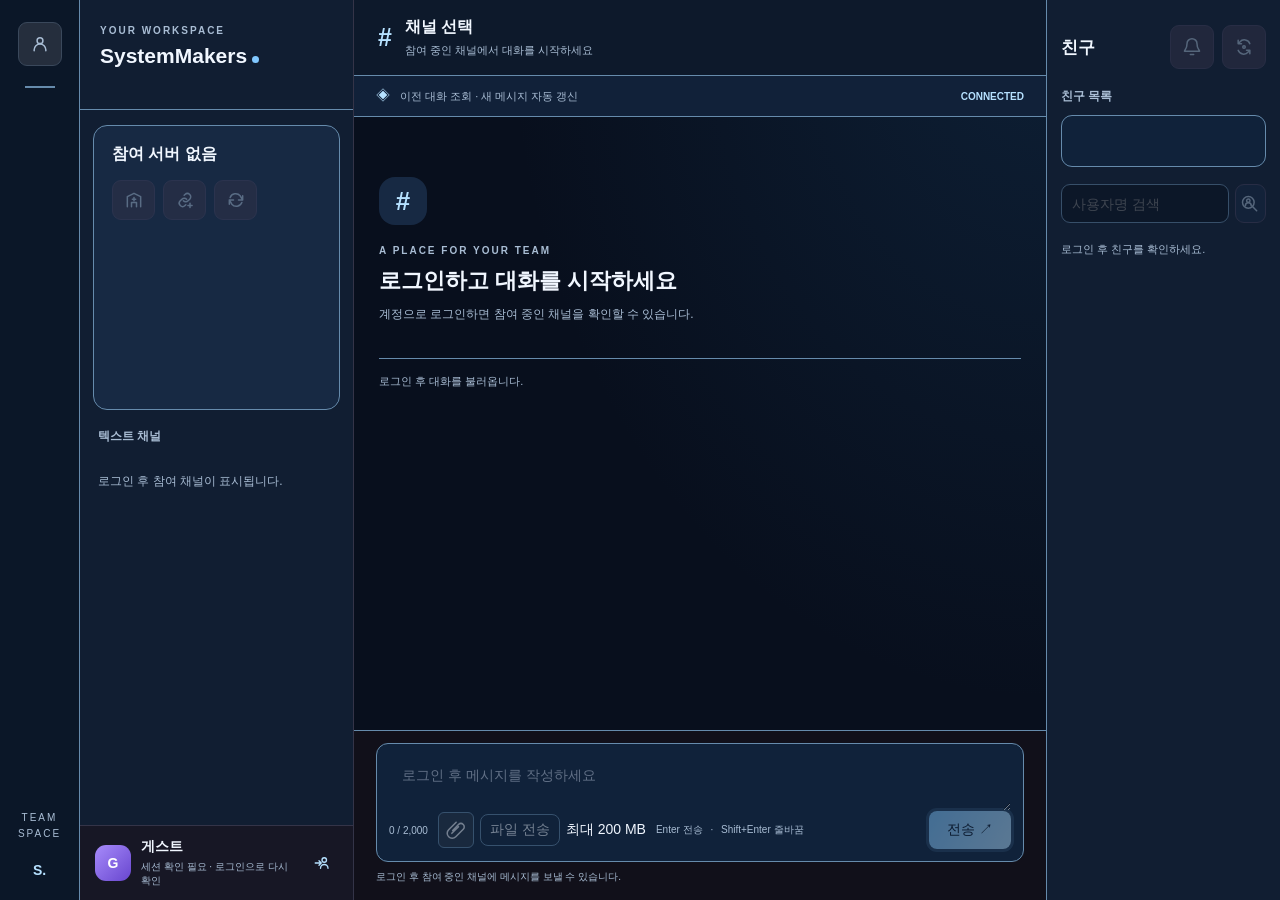
==== commit 7eeed802: "채팅 첨부와 개인 대화 개선 및 친구 화면 정리 - 파일당 200 MB 첨부와 이미지 미리보기, 기존 첨부 호환, DB와 비공개 원본 백업·복원 추가 - 서버 생성·초대 링크 자동" ====
--- a/index.html
+++ b/index.html
@@ -17,7 +17,7 @@
     <a class="skip-link" href="#message-input">메시지 입력으로 이동</a> <!-- 키보드 바로가기 -->
     <div class="workspace"> <!-- 메신저 전체 배치 -->
         <aside class="server-rail" aria-label="작업 공간"> <!-- 서버 선택 영역 -->
-            <div class="server-mark" title="SystemMakers" aria-label="SystemMakers">SM</div> <!-- 현재 서버 표시 -->
+            <button type="button" id="direct-rail" class="server-choice direct-rail" aria-label="개인 대화" aria-controls="direct-navigation" aria-pressed="false" title="개인 대화"><svg viewBox="0 0 24 24" aria-hidden="true" focusable="false"><circle cx="12" cy="8" r="3.5"/><path d="M5 20v-1a7 7 0 0 1 14 0v1"/></svg><span id="direct-rail-unread" class="direct-unread-badge" aria-hidden="true" hidden>!</span></button> <!-- 개인 대화 목록과 읽지 않음 표시 -->
             <div class="rail-line" aria-hidden="true"></div> <!-- 서버 구분선 -->
             <div id="server-list" class="server-list"></div> <!-- 채널 없는 서버도 포함한 실제 목록 -->
             <span class="rail-caption" aria-hidden="true">TEAM<br>SPACE</span> <!-- 공간 장식 문구 -->
@@ -28,8 +28,8 @@
                 <div class="eyebrow">YOUR WORKSPACE</div> <!-- 작업 공간 보조 제목 -->
                 <h1>SystemMakers<span class="workspace-dot" aria-hidden="true"></span></h1> <!-- 서비스 이름 -->
             </header> <!-- 작업 공간 제목 끝 -->
-            <div class="sidebar-scroll" tabindex="0" aria-label="서버와 대화 목록"> <!-- 스크롤할 탐색 영역 -->
-            <section class="server-group" aria-labelledby="selected-server"> <!-- 서버와 채널 묶음 -->
+            <div class="sidebar-scroll" id="sidebar-scroll" tabindex="0" aria-label="서버와 대화 목록"> <!-- 스크롤할 탐색 영역 -->
+            <section class="server-group" id="server-navigation" aria-labelledby="selected-server"> <!-- 서버와 채널 묶음 -->
             <section class="server-tools" aria-label="서버 관리"> <!-- 실제 소속 관리 -->
                 <strong id="selected-server">참여 서버 없음</strong> <!-- 현재 서버 이름 -->
                 <p id="server-status" role="status">로그인 후 서버를 확인합니다.</p> <!-- 소속과 역할 -->
@@ -44,7 +44,7 @@
                 <button type="button" class="channel-retry" id="retry-channels" hidden>채널 목록 다시 확인</button> <!-- 실패한 실제 조회 재시도 -->
             </nav> <!-- 채널 탐색 끝 -->
             </section> <!-- 서버와 채널 묶음 끝 -->
-            <section class="direct-navigation" aria-label="개인 대화"> <!-- 개인 대화 탐색 -->
+            <section class="direct-navigation" id="direct-navigation" aria-label="개인 대화" hidden> <!-- 개인 대화 탐색 -->
                 <p class="section-label">개인 대화 <button type="button" id="direct-refresh" class="history-button" disabled>목록 새로고침</button></p> <!-- 개인 대화와 목록 갱신 -->
                 <form id="direct-search-form" class="direct-search"><label class="visually-hidden" for="direct-search-input">사용자명 검색</label><input id="direct-search-input" maxlength="32" placeholder="사용자명 검색" autocomplete="off" disabled><button type="submit" id="direct-search-submit" class="search-action icon-action" aria-label="사용자 검색" title="사용자 검색" data-tooltip="사용자 검색" disabled><svg viewBox="0 0 24 24" aria-hidden="true" focusable="false"><circle cx="10.5" cy="10.5" r="6.5"/><path d="m15.5 15.5 4.5 4.5"/></svg></button></form> <!-- 사용자 검색 -->
                 <div id="direct-search-results"></div> <!-- 검색한 사용자 목록 -->
@@ -64,7 +64,7 @@
                 <button type="button" class="sidebar-toggle" id="sidebar-toggle" aria-controls="channel-sidebar" aria-expanded="false" aria-label="채널 목록 열기">☰</button> <!-- 모바일 채널 열기 -->
                 <span class="header-hash" aria-hidden="true">#</span> <!-- 채널 기호 -->
                 <div class="channel-heading"><h2 id="channel-title">채널 선택</h2><p id="channel-description">참여 중인 채널에서 대화를 시작하세요</p></div> <!-- 채널 제목과 설명 -->
-                <span class="header-tag">팀 프로젝트</span> <!-- 작업 공간 유형 -->
+                <button type="button" class="sidebar-toggle friends-toggle" aria-controls="friend-panel" aria-expanded="false" aria-label="친구 목록 열기">친구</button> <!-- 접힌 친구 목록 열기 -->
             </header> <!-- 현재 채널 제목 끝 -->
             <div class="preview-banner"><span class="preview-icon" aria-hidden="true">◈</span><p>이전 대화 조회 <span aria-hidden="true">·</span> 새 메시지 자동 갱신</p><span class="preview-badge">CONNECTED</span></div> <!-- 실제 대화 기록과 자동 갱신 안내 -->
             <section class="message-scroll" id="message-scroll" aria-label="대화 내역" tabindex="0"> <!-- 스크롤 가능한 대화 -->
@@ -77,32 +77,52 @@
                 <form class="composer" id="message-form"> <!-- 실제 메시지 저장 폼 -->
                     <label class="visually-hidden" for="message-input" id="message-label">메시지 작성</label> <!-- 메시지 필드 레이블 -->
                     <textarea id="message-input" rows="2" placeholder="로그인 후 메시지를 작성하세요" disabled aria-describedby="composer-help message-count composer-feedback"></textarea> <!-- 여러 줄 메시지 입력 -->
-                    <div class="composer-footer"><span class="message-count" id="message-count">0 / 2,000</span><div class="attachment-controls"><input type="file" id="channel-file" class="visually-hidden attachment-input" aria-label="파일 선택" disabled><label for="channel-file" class="attachment-picker icon-action" title="파일 선택" data-tooltip="파일 선택"><svg viewBox="0 0 24 24" aria-hidden="true" focusable="false"><path d="M8 12.5 15 5.5a4 4 0 0 1 5.7 5.7l-9 9a6 6 0 0 1-8.5-8.5l9-9M7 16l8-8"/></svg></label><button type="button" id="channel-upload" disabled>파일 전송</button><button type="button" id="channel-file-clear" class="attachment-clear" aria-label="선택한 파일 제거" title="선택한 파일 제거" disabled hidden>×</button><span id="channel-file-status" role="status">최대 약 5.24 MB</span></div><span class="composer-help" id="composer-help">Enter 전송 <span>·</span> Shift+Enter 줄바꿈</span><button type="submit" class="send-button" id="send-button" disabled>전송 <span aria-hidden="true">↗</span></button></div> <!-- 입력 수와 전송 버튼 -->
+                    <div class="composer-footer"><span class="message-count" id="message-count">0 / 2,000</span><div class="attachment-controls"><input type="file" id="channel-file" class="visually-hidden attachment-input" aria-label="파일 선택" disabled><label for="channel-file" class="attachment-picker icon-action" title="파일 선택" data-tooltip="파일 선택"><svg viewBox="0 0 24 24" aria-hidden="true" focusable="false"><path d="M8 12.5 15 5.5a4 4 0 0 1 5.7 5.7l-9 9a6 6 0 0 1-8.5-8.5l9-9M7 16l8-8"/></svg></label><button type="button" id="channel-upload" disabled>파일 전송</button><button type="button" id="channel-file-clear" class="attachment-clear" aria-label="선택한 파일 제거" title="선택한 파일 제거" disabled hidden>×</button><span id="channel-file-status" role="status">최대 200 MB</span></div><span class="composer-help" id="composer-help">Enter 전송 <span>·</span> Shift+Enter 줄바꿈</span><button type="submit" class="send-button" id="send-button" disabled>전송 <span aria-hidden="true">↗</span></button></div> <!-- 입력 수와 전송 버튼 -->
                 </form> <!-- 실제 메시지 저장 폼 끝 -->
                 <p class="composer-feedback" id="composer-feedback" role="status">로그인 후 참여 중인 채널에 메시지를 보낼 수 있습니다.</p> <!-- 실제 전송 조건 안내 -->
             </div> <!-- 메시지 작성 영역 끝 -->
         </main> <!-- 대화 영역 끝 -->
         <main class="conversation" id="direct-conversation" hidden> <!-- 개인 대화 영역 -->
-            <header class="conversation-header"><button type="button" class="sidebar-toggle" id="direct-sidebar-toggle" aria-controls="channel-sidebar" aria-expanded="false" aria-label="대화 목록 열기">☰</button><span class="header-hash" aria-hidden="true">@</span><div class="channel-heading"><h2 id="direct-title">개인 대화</h2><p>개인 대화 · 자동 갱신</p></div></header> <!-- 상대방 제목과 모바일 탐색 -->
+            <header class="conversation-header"> <!-- 개인 대화 제목과 목록 탐색 -->
+                <button type="button" class="sidebar-toggle" id="direct-sidebar-toggle" aria-controls="channel-sidebar" aria-expanded="false" aria-label="대화 목록 열기">☰</button> <!-- 대화 목록 열기 -->
+                <span class="header-hash" aria-hidden="true">@</span> <!-- 개인 대화 기호 -->
+                <div class="channel-heading"><h2 id="direct-title">개인 대화</h2><p>개인 대화 · 자동 갱신</p></div> <!-- 대화 상대와 갱신 안내 -->
+                <button type="button" class="sidebar-toggle friends-toggle" aria-controls="friend-panel" aria-expanded="false" aria-label="친구 목록 열기">친구</button> <!-- 개인 대화에서 친구 목록 열기 -->
+            </header> <!-- 개인 대화 제목 끝 -->
             <section class="message-scroll" id="direct-scroll" aria-label="개인 대화 내역"><div class="history-controls"><button type="button" id="direct-older" class="history-button" hidden>이전 대화 더 보기</button></div><div class="messages" id="direct-messages" aria-label="개인 메시지"></div></section> <!-- 개인 기록과 이전 조회 -->
-            <div class="composer-region"><form class="composer" id="direct-form"><label class="visually-hidden" for="direct-input">개인 메시지 작성</label><textarea id="direct-input" rows="2" placeholder="개인 메시지 작성" disabled></textarea><div class="composer-footer"><div class="attachment-controls"><input type="file" id="direct-file" class="visually-hidden attachment-input" aria-label="파일 선택" disabled><label for="direct-file" class="attachment-picker icon-action" title="파일 선택" data-tooltip="파일 선택"><svg viewBox="0 0 24 24" aria-hidden="true" focusable="false"><path d="M8 12.5 15 5.5a4 4 0 0 1 5.7 5.7l-9 9a6 6 0 0 1-8.5-8.5l9-9M7 16l8-8"/></svg></label><button type="button" id="direct-upload" disabled>파일 전송</button><button type="button" id="direct-file-clear" class="attachment-clear" aria-label="선택한 파일 제거" title="선택한 파일 제거" disabled hidden>×</button><span id="direct-file-status" role="status">최대 약 5.24 MB</span></div><span class="composer-help">최대 2,000자</span><button type="submit" class="send-button" id="direct-send" disabled>전송 ↗</button></div></form></div> <!-- 개인 메시지와 파일 전송 -->
+            <div class="composer-region"><form class="composer" id="direct-form"><label class="visually-hidden" for="direct-input">개인 메시지 작성</label><textarea id="direct-input" rows="2" placeholder="개인 메시지 작성" aria-describedby="direct-composer-help" disabled></textarea><div class="composer-footer"><div class="attachment-controls"><input type="file" id="direct-file" class="visually-hidden attachment-input" aria-label="파일 선택" disabled><label for="direct-file" class="attachment-picker icon-action" title="파일 선택" data-tooltip="파일 선택"><svg viewBox="0 0 24 24" aria-hidden="true" focusable="false"><path d="M8 12.5 15 5.5a4 4 0 0 1 5.7 5.7l-9 9a6 6 0 0 1-8.5-8.5l9-9M7 16l8-8"/></svg></label><button type="button" id="direct-upload" disabled>파일 전송</button><button type="button" id="direct-file-clear" class="attachment-clear" aria-label="선택한 파일 제거" title="선택한 파일 제거" disabled hidden>×</button><span id="direct-file-status" role="status">최대 200 MB</span></div><span class="composer-help" id="direct-composer-help">최대 2,000자 <span>·</span> Enter 전송 <span>·</span> Shift+Enter 줄바꿈</span><button type="submit" class="send-button" id="direct-send" disabled>전송 ↗</button></div></form></div> <!-- 개인 메시지와 파일 전송 -->
         </main> <!-- 개인 대화 끝 -->
-        <aside class="friend-sidebar" id="friend-panel" aria-label="친구 목록"> <!-- 오른쪽 친구 패널 -->
-            <header class="friend-heading"><h2>친구</h2><button type="button" id="friend-refresh" class="icon-action" title="친구 목록 새로고침" data-tooltip="친구 목록 새로고침" aria-label="친구 목록 새로고침" disabled><svg viewBox="0 0 24 24" aria-hidden="true" focusable="false"><path d="M19 8a7 7 0 0 0-12-2L5 8M5 4v4h4M5 16a7 7 0 0 0 12 2l2-2M19 20v-4h-4"/><circle cx="12" cy="12" r="1.5"/></svg></button></header> <!-- 친구 제목과 새로고침 -->
+        <aside class="friend-sidebar" id="friend-panel" aria-label="친구 목록" tabindex="-1"> <!-- 오른쪽 친구 패널 -->
+            <header class="friend-heading"><h2>친구</h2><div class="friend-heading-actions"><button type="button" id="friend-requests-toggle" class="icon-action friend-bell" aria-label="친구 요청 펼치기" aria-controls="friend-requests" aria-expanded="false" title="친구 요청" data-tooltip="친구 요청" disabled><svg viewBox="0 0 24 24" aria-hidden="true" focusable="false"><path d="M18 8a6 6 0 0 0-12 0c0 7-3 7-3 9h18c0-2-3-2-3-9M10 21h4"/></svg><span id="friend-request-count" class="friend-request-count" aria-hidden="true" hidden>0</span></button><button type="button" id="friend-refresh" class="icon-action" title="친구 목록 새로고침" data-tooltip="친구 목록 새로고침" aria-label="친구 목록 새로고침" disabled><svg viewBox="0 0 24 24" aria-hidden="true" focusable="false"><path d="M19 8a7 7 0 0 0-12-2L5 8M5 4v4h4M5 16a7 7 0 0 0 12 2l2-2M19 20v-4h-4"/><circle cx="12" cy="12" r="1.5"/></svg></button></div></header> <!-- 친구 제목과 요청 알림 -->
+            <div class="friend-section friend-primary"><h3 id="friend-list-title">친구 목록</h3><div id="friend-list" class="friend-list" aria-labelledby="friend-list-title"></div></div> <!-- 가장 먼저 보이는 수락된 친구 -->
             <form id="friend-search-form" class="friend-search"><label class="visually-hidden" for="friend-search-input">친구 사용자명 검색</label><input id="friend-search-input" placeholder="사용자명 검색" autocomplete="off" disabled><button type="submit" id="friend-search-submit" class="search-action icon-action" aria-label="친구 검색" title="친구 검색" data-tooltip="친구 검색" disabled><svg viewBox="0 0 24 24" aria-hidden="true" focusable="false"><circle cx="10" cy="10" r="7"/><circle cx="10" cy="8" r="2"/><path d="M6.5 14a3.5 3.5 0 0 1 7 0M15 15l5 5"/></svg></button></form> <!-- 친구 요청 대상 검색 -->
             <p id="friend-status" class="friend-status" role="status">로그인 후 친구를 확인하세요.</p> <!-- 친구 요청 상태 -->
             <div id="friend-search-results" class="friend-list"></div> <!-- 검색 결과 -->
-            <div class="friend-section"><h3>받은 요청</h3><div id="friend-incoming" class="friend-list"></div></div> <!-- 수락 대기 요청 -->
-            <div class="friend-section"><h3>보낸 요청</h3><div id="friend-outgoing" class="friend-list"></div></div> <!-- 취소 가능한 요청 -->
-            <div class="friend-section"><h3>친구 목록</h3><div id="friend-list" class="friend-list"></div></div> <!-- 수락된 친구 목록 -->
+            <section id="friend-requests" class="friend-requests" aria-label="친구 요청" hidden> <!-- 종 버튼으로 펼치는 요청 묶음 -->
+                <div class="friend-section"> <!-- 수락 대기 요청 구역 -->
+                    <div class="friend-request-heading"><h3 id="friend-incoming-title">받은 요청</h3><button type="button" id="friend-accept-all" class="icon-action" aria-label="모두 수락" title="모두 수락" data-tooltip="모두 수락" disabled><svg viewBox="0 0 24 24" aria-hidden="true" focusable="false"><path d="m2 12 4 4 8-8m-3 6 2 2 8-8"/></svg></button></div> <!-- 받은 요청 제목과 모두 수락 아이콘 -->
+                    <div id="friend-incoming" class="friend-list" aria-labelledby="friend-incoming-title"></div> <!-- 받은 요청 목록 -->
+                </div> <!-- 수락 대기 요청 구역 끝 -->
+                <div class="friend-section"> <!-- 취소 가능한 요청 구역 -->
+                    <div class="friend-request-heading"><h3 id="friend-outgoing-title">보낸 요청</h3><button type="button" id="friend-check-status" class="icon-action" aria-label="상태 확인" title="상태 확인" data-tooltip="상태 확인" disabled><svg viewBox="0 0 24 24" aria-hidden="true" focusable="false"><circle cx="10" cy="10" r="6.5"/><path d="m8 10 1.5 1.5L12 9m2.5 5.5L20 20"/></svg></button></div> <!-- 보낸 요청 제목과 상태 확인 아이콘 -->
+                    <div id="friend-outgoing" class="friend-list" aria-labelledby="friend-outgoing-title"></div> <!-- 보낸 요청 목록 -->
+                </div> <!-- 취소 가능한 요청 구역 끝 -->
+            </section> <!-- 친구 요청 묶음 끝 -->
         </aside> <!-- 친구 패널 끝 -->
     </div> <!-- 메신저 전체 배치 끝 -->
-    <button type="button" class="sidebar-backdrop" id="sidebar-backdrop" aria-label="채널 목록 닫기" hidden></button> <!-- 모바일 목록 배경 -->
+    <button type="button" class="sidebar-backdrop" id="sidebar-backdrop" aria-label="열린 목록 닫기" hidden></button> <!-- 목록 바깥 닫기 영역 -->
     <dialog class="auth-dialog" id="auth-dialog" data-mode="login" aria-labelledby="auth-title" aria-describedby="auth-note"> <!-- 인증 화면 대화상자 -->
         <button type="button" class="dialog-close" id="close-auth" aria-label="인증 화면 닫기">×</button> <!-- 인증 화면 닫기 -->
         <div class="auth-brand"><span class="auth-mark">SM</span><strong>SystemMakers</strong></div> <!-- 인증 화면 브랜드 -->
-        <div class="auth-heading"><p class="eyebrow">YOUR TEAM, CONNECTED</p><h2 id="auth-title">다시 만나 반가워요</h2><p id="auth-description">팀의 대화를 이어가세요.</p></div> <!-- 인증 화면 제목 -->
-        <p class="auth-note" id="auth-note"><strong>계정으로 함께 시작하세요</strong><span>회원가입 후 로그인하세요. 참여 중인 채널에 메시지를 저장할 수 있습니다.</span></p> <!-- 계정과 대화 기능 범위 -->
+        <header class="auth-heading"> <!-- 인증 창 제목 영역 -->
+            <p class="subSlogan">YOUR TEAM, CONNECTED</p> <!-- 서비스 슬로건 -->
+            <h2 id="auth-title">다시 만나 반가워요</h2> <!-- 현재 인증 화면 제목 -->
+            <p id="auth-description">등록한 계정으로 로그인하세요.</p> <!-- 로그인과 회원가입 설명 -->
+        </header> <!-- 인증 창 제목 영역 끝 -->
+        <div class="auth-note" id="auth-note"> <!-- 계정 안내 배너 -->
+            <strong>계정으로 함께 시작하세요</strong> <!-- 배너 제목 -->
+            <p>회원가입 후 로그인하세요. 참여 중인 채널에 메시지를 저장할 수 있습니다.</p> <!-- 채널 이용 안내 -->
+        </div> <!-- 계정 안내 배너 끝 -->
         <form id="auth-form" method="post" novalidate> <!-- 주소에 비밀번호를 남기지 않는 실제 인증 요청 폼 -->
             <div class="auth-field" id="username-field" hidden><label for="auth-username">사용자명</label><input id="auth-username" name="username" autocomplete="username" placeholder="사용자명을 입력하세요." pattern="[A-Za-z0-9_가-힣]{2,32}" aria-describedby="username-help username-error"><small id="username-help">한글·영문·숫자·밑줄 2~32자 · 소문자로 저장</small><small class="field-error" id="username-error"></small></div> <!-- 가입 사용자명과 오류 안내 -->
             <div class="auth-field"><label for="auth-email">이메일</label><input id="auth-email" name="email" type="email" autocomplete="email" placeholder="이메일을 입력하세요." required aria-describedby="email-error"><small class="field-error" id="email-error"></small></div> <!-- 이메일과 오류 안내 -->
@@ -141,7 +161,7 @@
         </form> <!-- 채널 관리 폼 끝 -->
     </dialog> <!-- 채널 관리 대화상자 끝 -->
     <dialog id="profile-dialog" class="server-dialog" aria-labelledby="profile-title" aria-describedby="profile-help"> <!-- 본인 프로필 대화상자 -->
-        <button type="button" id="profile-close-top" class="profile-close-top" aria-label="프로필 창 닫기" title="프로필 창 닫기">×</button> <!-- 왼쪽 위 닫기 버튼 -->
+        <button type="button" id="profile-close-top" class="profile-close-top" aria-label="프로필 창 닫기" title="프로필 창 닫기">×</button> <!-- 오른쪽 위 닫기 버튼 -->
         <form id="profile-form"> <!-- 명시적 사용자명 저장 -->
             <h2 id="profile-title">내 프로필</h2> <!-- 본인 정보 제목 -->
             <p id="profile-help">사용자명은 한글·영문·숫자·밑줄 2~32자이며 소문자로 저장됩니다. 이름을 바꿔도 기존 대화와 서버 소속은 유지됩니다.</p> <!-- 실제 변경 범위 -->
--- a/frontend/app.css
+++ b/frontend/app.css
@@ -1,16 +1,16 @@
 :root /* 공통 색상과 글꼴 */
 {
     color-scheme: dark; /* 기본 색상 모드 */
-    --pageBg: #09090d; /* 페이지 배경색 */
-    --sideBg: #1b1b2a; /* 양쪽 패널 배경색 */
-    --panelBg: #29283e; /* 카드 배경색 */
-    --inputBg: #26243a; /* 입력란 배경색 */
-    --lineColor: #343448; /* 구분선 색상 */
-    --textColor: #f5f3ff; /* 기본 글자색 */
-    --mutedColor: #9997ad; /* 보조 글자색 */
-    --accentColor: #a855f7; /* 강조색 */
-    --accentHover: #c084fc; /* 강조 글자색 */
-    --purpleGlow: 0 0 15px #a855f744; /* 보라색 그림자 */
+    --pageBg: #080f1d; /* 짙은 남색 페이지 배경 */
+    --sideBg: #111e32; /* 남색 양쪽 패널 배경 */
+    --panelBg: #172943; /* 남색 카드 배경 */
+    --inputBg: #10223a; /* 남색 입력란 배경 */
+    --lineColor: #668bac; /* 연한 파란색 구분선 */
+    --textColor: #f1f7ff; /* 밝은 기본 글자 */
+    --mutedColor: #a9bdd4; /* 읽기 쉬운 보조 글자 */
+    --accentColor: #81c8ff; /* 연한 파란색 강조 */
+    --accentHover: #b6e1ff; /* 밝은 파란색 강조 글자 */
+    --purpleGlow: 0 0 0 3px #81c8ff33; /* 기존 이름과 호환되는 파란색 강조 테두리 */
     font-family: "Segoe UI", "Malgun Gothic", sans-serif; /* 한글과 영문 글꼴 */
 }
 * /* 전체 요소 기준 */
@@ -137,7 +137,7 @@
 {
     padding: 9px 12px; /* 안쪽 여백 */
     border-radius: 7px; /* 모서리 둥글기 */
-    background: #29243a; /* 배경색과 무늬 */
+    background: var(--inputBg); /* 남색 버튼 배경 */
 }
 button, input, textarea, a, [tabindex] /* 키보드 포커스 대상 */
 {
@@ -151,121 +151,191 @@
     z-index: 30; /* 가장 위 표시 */
     padding: 12px; /* 바로가기 여백 */
     color: #fff; /* 바로가기 글자색 */
-    background: #087d83; /* 바로가기 배경 */
+    background: #214c76; /* 남색 바로가기 배경 */
 }
 :focus-visible /* 키보드 선택 표시 */
 {
-    outline: 2px solid var(--accentHover); /* 초점 테두리 */
+    outline: 3px solid var(--accentHover); /* 뚜렷한 키보드 초점 테두리 */
 }
 input[type="checkbox"] /* 선택 상자 크기 */
 {
     width: auto; /* 가로 크기 */
 }
-.dialog-close /* 모달 닫기 버튼 */
-{
-    position: absolute; /* 배치 기준 */
-    top: 15px; /* 위쪽 위치 */
-    right: 17px; /* 오른쪽 위치 */
-    background: transparent; /* 배경색과 무늬 */
-    color: var(--mutedColor); /* 글자색 */
-    font-size: 25px; /* 글자 크기 */
-}
-.auth-brand /* 모달 브랜드 */
-{
-    display: flex; /* 요소 배치 방식 */
-    align-items: center; /* 교차축 정렬 */
+.auth-dialog /* 로그인과 회원가입 창의 공통 배치 */
+{
+    position: fixed; /* 위치 기준 */
+    inset: 0; /* 화면 가장자리 기준 */
+    margin: auto; /* 바깥 여백 */
+    width: min(480px, calc(100% - 40px)); /* 가로 크기 */
+    max-height: min(95vh, calc(100% - 40px)); /* 스크롤 시작 높이 */
+    overflow-y: auto; /* 세로 넘침 처리 */
+    font-family: 'Pretendard', -apple-system, BlinkMacSystemFont, system-ui, sans-serif; /* 시스템 글꼴과 대체 글꼴 */
+}
+.auth-dialog::backdrop /* 인증 창 뒤쪽 배경 */
+{
+    background: rgba(0, 0, 0, 0.82); /* 배경 */
+    backdrop-filter: none; /* 뒤쪽 화면 흐림 */
+}
+.dialog-close /* 인증 창 닫기 */
+{
+    position: absolute; /* 위치 기준 */
+    top: 24px; /* 위쪽 위치 */
+    right: 24px; /* 오른쪽 위치 */
+    color: var(--authSecondary); /* 글자색 */
+    background: transparent; /* 배경 */
+    font-size: 22px; /* 글자 크기 */
+    text-decoration: none; /* 글자 장식 */
+    line-height: 1; /* 줄 높이 */
+    cursor: pointer; /* 마우스 포인터 */
+    transition: color 0.15s ease; /* 상태 전환 효과 */
+}
+.dialog-close:hover /* 닫기 버튼 강조 */
+{
+    color: #ffffff; /* 글자색 */
+}
+.auth-brand /* 인증 창 서비스 이름과 로고 */
+{
+    display: flex; /* 요소 배치 */
+    align-items: center; /* 세로 정렬 */
     gap: 10px; /* 요소 간격 */
-    margin-bottom: 30px; /* 아래쪽 여백 */
-    font-size: 18px; /* 글자 크기 */
-}
-.auth-brand strong /* 인증 창 서비스 이름 */
-{
-    font-size: 19px; /* 글자 크기 */
+    margin-bottom: 28px; /* 아래쪽 여백 */
+}
+.auth-brand strong /* 서비스 이름 */
+{
+    color: #ffffff; /* 글자색 */
+    font-size: 17px; /* 글자 크기 */
     font-weight: 700; /* 글자 굵기 */
     letter-spacing: -0.3px; /* 글자 간격 */
 }
-.auth-mark /* 모달 브랜드 타일 */
-{
-    display: grid; /* 요소 배치 방식 */
+.auth-mark /* 서비스 로고 */
+{
+    display: grid; /* 요소 배치 */
     place-items: center; /* 가로 세로 정렬 */
-    width: 38px; /* 가로 크기 */
-    height: 38px; /* 세로 크기 */
-    border-radius: 14px; /* 모서리 둥글기 */
-    background: linear-gradient(135deg, #8b72ef, #5541bd); /* 배경색과 무늬 */
-    color: #ffffff; /* 글자색 */
+    width: 36px; /* 가로 크기 */
+    height: 36px; /* 세로 크기 */
+    border-radius: 12px; /* 모서리 둥글기 */
+    background: linear-gradient(135deg, #7c5dfa, #583fcd); /* 배경 */
+    color: #ffffff; /* 글자색 */
+    font-size: 12px; /* 글자 크기 */
+    font-weight: 800; /* 글자 굵기 */
+    letter-spacing: -0.5px; /* 글자 간격 */
+    box-shadow: var(--authLogoGlow); /* 그림자 */
+}
+.auth-heading .subSlogan /* 인증 창 슬로건 */
+{
+    display: block; /* 요소 배치 */
+    font-size: 10px; /* 글자 크기 */
+    font-weight: 700; /* 글자 굵기 */
+    color: var(--authSecondary); /* 글자색 */
+    letter-spacing: 1.5px; /* 글자 간격 */
+    text-transform: uppercase; /* 영문 대문자 표시 */
+    margin-bottom: 12px; /* 아래쪽 여백 */
+}
+.auth-heading /* 제목과 안내 배너 사이 간격 */
+{
+    margin-bottom: 24px; /* 아래쪽 여백 */
+}
+.auth-heading h2 /* 인증 창 제목 */
+{
+    margin: 0 0 8px; /* 바깥 여백 */
+    color: #ffffff; /* 글자색 */
+    font-size: 26px; /* 글자 크기 */
+    font-weight: 700; /* 글자 굵기 */
+    letter-spacing: -0.5px; /* 글자 간격 */
+}
+#auth-description /* 현재 화면 설명 */
+{
+    margin: 0; /* 바깥 여백 */
+    color: var(--authDescription); /* 글자색 */
+    font-size: 14px; /* 글자 크기 */
+    font-weight: 400; /* 글자 굵기 */
+    line-height: 1.5; /* 줄 높이 */
+}
+.auth-note /* 계정 이용 안내 배너 */
+{
+    padding: 16px; /* 안쪽 여백 */
+    background: rgba(124, 93, 250, 0.04); /* 배경 */
+    border: 1px solid rgba(124, 93, 250, 0.15); /* 테두리 */
+    border-radius: 8px; /* 모서리 둥글기 */
+    margin-bottom: 24px; /* 아래쪽 여백 */
+}
+.auth-note strong /* 안내 배너 제목 */
+{
+    display: block; /* 요소 배치 */
+    color: #b5a2f8; /* 글자색 */
+    font-size: 12px; /* 글자 크기 */
+    font-weight: 700; /* 글자 굵기 */
+    margin-bottom: 6px; /* 아래쪽 여백 */
+}
+.auth-note p /* 안내 배너 본문 */
+{
+    margin: 0; /* 바깥 여백 */
+    color: var(--authNote); /* 글자색 */
+    font-size: 11px; /* 글자 크기 */
+    line-height: 1.5; /* 줄 높이 */
+}
+#auth-form /* 인증 입력 양식 */
+{
+    display: grid; /* 요소 배치 */
+    gap: 16px; /* 요소 간격 */
+}
+.auth-field /* 라벨과 입력란 배치 */
+{
+    display: flex; /* 요소 배치 */
+    flex-direction: column; /* 요소 배치 방향 */
+    gap: 8px; /* 요소 간격 */
+}
+.auth-field label /* 인증 입력 항목 이름 */
+{
+    color: #c9c8d4; /* 글자색 */
     font-size: 13px; /* 글자 크기 */
-    font-weight: bold; /* 글자 굵기 */
-    letter-spacing: -0.5px; /* 글자 간격 */
-    box-shadow: var(--purpleGlow); /* 그림자 */
-}
-.auth-heading /* 인증 제목 */
-{
-    margin-bottom: 22px; /* 아래쪽 여백 */
-}
-.auth-heading h2 /* 인증 제목 문구 */
-{
-    margin: 10px 0; /* 바깥 여백 */
-    font-size: 23px; /* 글자 크기 */
-}
-.auth-heading > p:last-child /* 인증 설명 */
-{
-    color: var(--mutedColor); /* 글자색 */
-    font-size: 12px; /* 글자 크기 */
-    line-height: 1.7; /* 줄 높이 */
-}
-.auth-note /* 로그인 안내 */
-{
-    display: grid; /* 요소 배치 방식 */
-    gap: 7px; /* 요소 간격 */
-    margin-bottom: 20px; /* 아래쪽 여백 */
-    padding: 13px; /* 안쪽 여백 */
-    background: #28263b; /* 배경색과 무늬 */
-    border: 1px solid #3d3b54; /* 테두리 */
-    border-radius: 10px; /* 모서리 둥글기 */
-}
-.auth-note strong /* 인증 안내 제목 */
-{
-    font-size: 12px; /* 글자 크기 */
-    color: var(--textColor); /* 글자색 */
-}
-.auth-note span /* 회원 기능 설명 */
-{
-    color: var(--mutedColor); /* 글자색 */
-    font-size: 12px; /* 글자 크기 */
-    line-height: 1.7; /* 줄 높이 */
-}
-#auth-form, .auth-field /* 인증 입력 배치 */
-{
-    display: grid; /* 요소 배치 방식 */
-    gap: 15px; /* 요소 간격 */
-}
-.auth-field /* 인증 입력 필드 묶음 */
-{
-    gap: 7px; /* 요소 간격 */
-}
-.auth-field label, dialog label /* 입력 항목 이름 */
+    font-weight: 600; /* 글자 굵기 */
+}
+dialog label /* 대화상자 입력 항목 이름 */
 {
     font-size: 12px; /* 글자 크기 */
     font-weight: bold; /* 글자 굵기 */
 }
-.auth-field small, .field-error /* 입력 도움말과 오류 글자 */
-{
-    color: var(--mutedColor); /* 글자색 */
-    font-size: 10px; /* 글자 크기 */
-}
-.auth-switch /* 인증 화면 전환 안내 */
-{
-    display: flex; /* 요소 배치 방식 */
-    justify-content: center; /* 주축 정렬 */
+.auth-field small /* 입력 도움말 */
+{
+    font-size: 11px; /* 글자 크기 */
+    color: var(--authHint); /* 글자색 */
+    margin-top: 4px; /* 위쪽 여백 */
+}
+.auth-switch /* 로그인과 회원가입 전환 안내 */
+{
+    display: flex; /* 요소 배치 */
+    justify-content: center; /* 가로 정렬 */
+    align-items: center; /* 세로 정렬 */
     gap: 8px; /* 요소 간격 */
-    margin-top: 20px; /* 위쪽 여백 */
-    color: var(--mutedColor); /* 글자색 */
-    font-size: 12px; /* 글자 크기 */
-}
-.auth-field .field-error /* 실제 인증 필드 오류 */
-{
-    color: #f0b398; /* 입력 오류 강조 색상 */
-    line-height: 1.6; /* 오류 안내 줄간격 */
+    margin-top: 28px; /* 위쪽 여백 */
+    color: var(--authSecondary); /* 글자색 */
+    font-size: 13px; /* 글자 크기 */
+}
+.auth-switch button /* 인증 화면 전환 버튼 */
+{
+    color: #a594f9; /* 글자색 */
+    font-weight: 600; /* 글자 굵기 */
+    text-decoration: none; /* 글자 장식 */
+    cursor: pointer; /* 마우스 포인터 */
+    transition: color 0.15s ease; /* 상태 전환 효과 */
+    background: transparent; /* 배경 */
+    border: none; /* 테두리 */
+    padding: 0; /* 안쪽 여백 */
+}
+.auth-switch button:hover:not(:disabled) /* 전환 버튼 강조 */
+{
+    color: #ffffff; /* 글자색 */
+    text-decoration: underline; /* 글자 장식 */
+}
+.auth-field .field-error /* 입력 항목 오류 */
+{
+    color: #f87171; /* 글자색 */
+    line-height: 1.6; /* 줄 높이 */
+}
+.auth-feedback:empty /* 빈 결과 안내 공간 접기 */
+{
+    display: none; /* 요소 배치 */
 }
 .field-error:empty /* 오류 없는 필드 안내 */
 {
--- a/frontend/chatting.css
+++ b/frontend/chatting.css
@@ -3,7 +3,8 @@
     display: grid; /* 요소 배치 방식 */
     grid-template-columns: 80px 274px minmax(0, 1fr) 234px; /* 열 너비 */
     width: 100%; /* 가로 크기 */
-    height: 100dvh; /* 세로 크기 */
+    height: 100vh; /* 기본 화면 높이 */
+    height: 100dvh; /* 모바일 주소창에 맞춘 높이 */
     overflow: hidden; /* 넘치는 내용 처리 */
     background: var(--pageBg); /* 배경색과 무늬 */
 }
@@ -14,7 +15,7 @@
     align-items: center; /* 교차축 정렬 */
     gap: 20px; /* 요소 간격 */
     padding: 22px 0; /* 안쪽 여백 */
-    background: #11111b; /* 배경색과 무늬 */
+    background: #0b1728; /* 짙은 남색 서버 막대 */
     border-right: 1px solid var(--lineColor); /* 오른쪽 경계선 */
     min-height: 0; /* 최소 높이 */
 }
@@ -27,7 +28,7 @@
     border-radius: 15px; /* 모서리 둥글기 */
     color: white; /* 글자색 */
     font-weight: 800; /* 글자 굵기 */
-    background: linear-gradient(135deg, #8b72ef, #5541bd); /* 배경색과 무늬 */
+    background: linear-gradient(135deg, #28699b, #173b61); /* 남색 브랜드 배경 */
     box-shadow: var(--purpleGlow); /* 그림자 */
 }
 .rail-line /* 서버 구분선 */
@@ -102,7 +103,7 @@
     padding: 18px; /* 안쪽 여백 */
     margin-bottom: 18px; /* 아래쪽 여백 */
     background: var(--panelBg); /* 배경색과 무늬 */
-    border: 1px solid #625681; /* 테두리 */
+    border: 1px solid var(--lineColor); /* 연한 파란색 카드 경계 */
     border-radius: 14px; /* 모서리 둥글기 */
     overflow-wrap: anywhere; /* 긴 글자 줄바꿈 */
 }
@@ -167,9 +168,54 @@
 }
 .direct-navigation /* 개인 대화 탐색 영역 */
 {
-    padding-top: 2px; /* 위쪽 안쪽 여백 */
-    margin-top: 20px; /* 위쪽 여백 */
-    border-top: 1px solid #343448; /* 위쪽 경계선 */
+    padding-top: 2px; /* 삽입 패널의 위쪽 미세 여백 */
+}
+.server-choice.direct-rail /* 개인 대화의 레일 첫 버튼 */
+{
+    position: relative; /* 읽지 않음 배지 위치 기준 */
+    display: grid; /* 아이콘 가운데 배치 */
+    place-items: center; /* 가로 세로 정렬 */
+    overflow: visible; /* 바깥쪽 배지 표시 */
+}
+.direct-rail svg /* 개인 대화 사람 아이콘 */
+{
+    width: 22px; /* 사람 아이콘 크기 */
+    fill: none; /* 내부 채움 없는 모양 */
+    stroke: currentColor; /* 버튼 색의 아이콘 선 */
+    stroke-width: 1.8; /* 아이콘 선 굵기 */
+    stroke-linecap: round; /* 아이콘의 둥근 끝 */
+}
+.direct-unread-badge /* 읽지 않은 개인 대화 배지 */
+{
+    display: inline-grid; /* 배지 글자 가운데 정렬 */
+    flex: none; /* 좁은 행에서 배지 크기 유지 */
+    place-items: center; /* 배지 안쪽 정렬 */
+    min-width: 16px; /* 배지 가로 크기 */
+    min-height: 16px; /* 배지 세로 크기 */
+    border-radius: 999px; /* 원형 배지 */
+    color: white; /* 배지 글자색 */
+    background: #b12e45; /* 읽지 않음 강조색 */
+    font-size: 11px; /* 느낌표 글자 크기 */
+    font-weight: 800; /* 배지 강조 글자 굵기 */
+}
+.direct-rail .direct-unread-badge /* 레일 오른쪽 위 전체 알림 */
+{
+    position: absolute; /* 사람 아이콘 위 알림 표시 */
+    top: -4px; /* 배지 위쪽 위치 */
+    right: -4px; /* 배지 오른쪽 위치 */
+}
+#direct-list .direct-choice /* 개인 대화 행과 상태 표시 배치 */
+{
+    display: flex; /* 상대방과 배지의 한 줄 배치 */
+    align-items: center; /* 대화 이름과 알림의 세로 정렬 */
+    justify-content: space-between; /* 오른쪽 끝의 읽지 않음 표시 */
+    gap: 8px; /* 이름과 배지 사이 간격 */
+}
+.direct-choice > span:first-child /* 긴 상대방 이름 표시 */
+{
+    overflow: hidden; /* 좁은 패널 가로 넘침 방지 */
+    text-overflow: ellipsis; /* 긴 이름 말줄임 */
+    white-space: nowrap; /* 대화 행 한 줄 유지 */
 }
 .direct-search, .friend-search /* 사용자 검색 입력과 버튼 */
 {
@@ -185,8 +231,8 @@
 {
     min-width: 0; /* 최소 너비 */
     padding: 10px; /* 안쪽 여백 */
-    background: #14141f; /* 배경색과 무늬 */
-    border: 1px solid #39374d; /* 테두리 */
+    background: var(--pageBg); /* 남색 검색 배경 */
+    border: 1px solid var(--lineColor); /* 연한 파란색 검색 경계 */
     border-radius: 9px; /* 모서리 둥글기 */
 }
 .conversation /* 대화 본문 */
@@ -197,7 +243,7 @@
     min-height: 0; /* 최소 높이 */
     height: 100%; /* 세로 크기 */
     overflow: hidden; /* 넘치는 내용 처리 */
-    background: radial-gradient(ellipse at top right, #21153655, transparent 55%), var(--pageBg); /* 배경색과 무늬 */
+    background: radial-gradient(ellipse at top right, #1c4c7744, transparent 55%), var(--pageBg); /* 짙은 남색 대화 배경 */
 }
 .conversation-header /* 채팅방 상단 */
 {
@@ -206,7 +252,7 @@
     gap: 13px; /* 요소 간격 */
     min-height: 76px; /* 최소 높이 */
     padding: 15px 24px; /* 안쪽 여백 */
-    background: #11101a; /* 배경색과 무늬 */
+    background: #0d192b; /* 짙은 남색 제목 배경 */
     border-bottom: 1px solid var(--lineColor); /* 아래쪽 경계선 */
 }
 .header-hash /* 헤더 채널 기호 */
@@ -242,7 +288,7 @@
     align-items: center; /* 교차축 정렬 */
     gap: 10px; /* 요소 간격 */
     padding: 11px 22px; /* 안쪽 여백 */
-    background: #171326; /* 배경색과 무늬 */
+    background: #112139; /* 남색 안내 배경 */
     border-bottom: 1px solid var(--lineColor); /* 아래쪽 경계선 */
 }
 .preview-banner p /* 메시지 저장 안내 문구 */
@@ -275,7 +321,7 @@
     height: 48px; /* 세로 크기 */
     margin-bottom: 20px; /* 아래쪽 여백 */
     border-radius: 16px; /* 모서리 둥글기 */
-    background: #29213b; /* 배경색과 무늬 */
+    background: var(--panelBg); /* 남색 소개 배경 */
     color: var(--accentHover); /* 글자색 */
     font-size: 26px; /* 글자 크기 */
     font-weight: bold; /* 글자 굵기 */
@@ -369,8 +415,8 @@
 {
     padding: 10px 18px; /* 안쪽 여백 */
     border-radius: 8px; /* 모서리 둥글기 */
-    color: white; /* 글자색 */
-    background: linear-gradient(120deg, #7c3aed, #a855f7); /* 배경색과 무늬 */
+    color: #081426; /* 밝은 버튼 위 짙은 글자 */
+    background: linear-gradient(120deg, #81c8ff, #b6e1ff); /* 하늘색 전송 버튼 */
     box-shadow: var(--purpleGlow); /* 그림자 */
 }
 .composer-feedback /* 작성 결과 안내 */
@@ -386,8 +432,8 @@
     gap: 17px; /* 요소 간격 */
     padding: 25px 14px; /* 안쪽 여백 */
     overflow-y: auto; /* 세로 넘침 처리 */
-    background: #1b1b2a; /* 배경색과 무늬 */
-    border-left: 1px solid #343448; /* 왼쪽 경계선 */
+    background: var(--sideBg); /* 남색 친구 패널 배경 */
+    border-left: 1px solid var(--lineColor); /* 파란색 왼쪽 경계 */
 }
 .friend-heading /* 친구 제목과 새로고침 */
 {
@@ -401,6 +447,57 @@
 {
     font-size: 17px; /* 글자 크기 */
 }
+.friend-heading-actions /* 친구 요청과 새로고침 */
+{
+    display: flex; /* 두 동작 가로 배치 */
+    align-items: center; /* 버튼 중앙 정렬 */
+    gap: 8px; /* 버튼 사이 간격 */
+}
+.friend-heading .icon-action /* 친구 패널 상단 버튼 */
+{
+    min-width: 44px; /* 터치 가능한 너비 */
+    min-height: 44px; /* 터치 가능한 높이 */
+}
+.friend-bell[aria-expanded="true"] /* 펼쳐진 친구 요청 버튼 */
+{
+    color: var(--accentHover); /* 하늘색 펼침 표시 */
+    border-color: var(--accentColor); /* 펼침 상태 경계 */
+    background: #234366; /* 남색 펼침 상태 배경 */
+}
+.friend-request-count /* 미확인 받은 요청 숫자 */
+{
+    position: absolute; /* 종 오른쪽 위 배치 */
+    top: -5px; /* 종 위쪽 위치 */
+    right: -5px; /* 종 오른쪽 위치 */
+    min-width: 20px; /* 숫자 배지 최소 너비 */
+    padding: 2px 5px; /* 숫자 주변 여백 */
+    border-radius: 10px; /* 둥근 숫자 배지 */
+    background: var(--accentColor); /* 하늘색 알림 배경 */
+    color: #081426; /* 숫자 대비 확보 */
+    font-size: 11px; /* 숫자 크기 */
+    font-weight: 800; /* 미확인 숫자 강조 */
+    line-height: 16px; /* 숫자 배지 높이 */
+}
+.friend-requests /* 받은 요청과 보낸 요청 묶음 */
+{
+    display: grid; /* 요청 종류 세로 배치 */
+    gap: 12px; /* 요청 구역 사이 간격 */
+    padding-top: 4px; /* 요청 위쪽 여백 */
+    border-top: 1px solid var(--lineColor); /* 친구 목록과 요청 구분 */
+}
+.friend-section.friend-primary /* 가장 먼저 보이는 친구 목록 */
+{
+    padding-top: 0; /* 제목 다음 목록 여백 정리 */
+}
+#friend-search-results:empty, .friend-status:empty /* 내용 없는 검색과 상태 영역 */
+{
+    display: none; /* 빈 상자와 여백 제거 */
+}
+.friend-search input:focus, .direct-search input:focus /* 검색 입력의 뚜렷한 선택 */
+{
+    border-color: var(--accentHover); /* 하늘색 입력 경계 */
+    box-shadow: var(--purpleGlow); /* 검색 입력 강조 */
+}
 .friend-status /* 친구 상태 안내 */
 {
     color: var(--mutedColor); /* 글자색 */
@@ -415,7 +512,7 @@
 {
     width: 39px; /* 가로 크기 */
     height: 39px; /* 세로 크기 */
-    background: #29283b; /* 배경색과 무늬 */
+    background: var(--panelBg); /* 남색 친구 검색 배경 */
 }
 .friend-section /* 친구와 요청 구역 */
 {
@@ -425,17 +522,36 @@
 .friend-section h3 /* 구역 이름 */
 {
     margin-bottom: 10px; /* 아래쪽 여백 */
-    color: #aaa7c0; /* 글자색 */
+    color: var(--mutedColor); /* 밝은 보조 제목 */
     font-size: 12px; /* 글자 크기 */
 }
+.friend-request-heading /* 요청 제목과 오른쪽 그림 버튼 */
+{
+    display: flex; /* 제목과 그림의 한 줄 배치 */
+    align-items: center; /* 제목과 버튼의 가운데 정렬 */
+    justify-content: space-between; /* 제목 우측 끝 버튼 배치 */
+    gap: 8px; /* 제목과 버튼 간격 */
+    margin-bottom: 8px; /* 요청 목록과의 간격 */
+}
+.friend-request-heading h3 /* 요청 제목의 독립 여백 */
+{
+    margin-bottom: 0; /* 제목과 버튼의 같은 높이 기준 */
+}
+.friend-request-heading .icon-action /* 요청 조작용 정사각형 그림 버튼 */
+{
+    flex: none; /* 그림 버튼 크기 보존 */
+    width: 38px; /* 정사각형 버튼 너비 */
+    height: 38px; /* 정사각형 버튼 높이 */
+}
 .friend-list /* 친구 항목 세로 목록 */
 {
     display: grid; /* 요소 배치 방식 */
+    grid-template-columns: minmax(0, 1fr); /* 친구를 한 열로 세로 배치 */
     gap: 8px; /* 요소 간격 */
     min-height: 52px; /* 최소 높이 */
     padding: 8px; /* 안쪽 여백 */
-    background: #252438; /* 배경색과 무늬 */
-    border: 1px solid #625681; /* 테두리 */
+    background: var(--inputBg); /* 남색 친구 목록 배경 */
+    border: 1px solid var(--lineColor); /* 파란색 친구 목록 경계 */
     border-radius: 11px; /* 모서리 둥글기 */
 }
 .friend-list > * /* 친구 목록 항목 */
@@ -445,7 +561,7 @@
 }
 .friend-list > *:hover /* 친구 항목 강조 */
 {
-    background: #36334d; /* 배경색과 무늬 */
+    background: #234366; /* 남색 친구 항목 강조 */
 }
 .sidebar-toggle /* 모바일 목록 열기 */
 {
@@ -492,7 +608,7 @@
     height: 5px; /* 선택 점 높이 */
     margin-left: auto; /* 오른쪽 정렬 */
     border-radius: 50%; /* 원형 선택 점 */
-    background: #ad9fff; /* 선택 채널 점 색상 */
+    background: var(--accentColor); /* 하늘색 선택 채널 점 */
 }
 .date-divider /* 날짜 구분선 */
 {
@@ -553,7 +669,7 @@
     max-width: 100%; /* 긴 문장 너비 제한 */
     padding: 10px 15px; /* 말풍선 안쪽 여백 */
     border-radius: 4px 16px 16px 16px; /* 상대방 말풍선 모서리 */
-    background: #393c52; /* 상대방 말풍선 배경 */
+    background: #203752; /* 상대방 남색 말풍선 배경 */
 }
 .history-button /* 과거 기록과 재연결 버튼 */
 {
@@ -670,7 +786,7 @@
 }
 .icon-action:focus-visible /* 키보드 선택 표시 */
 {
-    outline: 2px solid #74e8d2; /* 뚜렷한 선택 테두리 */
+    outline: 3px solid var(--accentHover); /* 뚜렷한 하늘색 선택 테두리 */
     outline-offset: 2px; /* 버튼과 테두리 간격 */
 }
 #channel-list:not(:empty) /* 채널 관리 버튼과 목록 구분 */
@@ -680,7 +796,7 @@
 .invite-copy-row /* 초대 입력과 복사 버튼 */
 {
     display: flex; /* 입력과 버튼 가로 배치 */
-    align-items: stretch; /* 입력과 버튼 높이 일치 */
+    align-items: center; /* 입력과 복사 버튼 가운데 정렬 */
     gap: 8px; /* 입력과 버튼 간격 */
     margin: 8px 0; /* 입력 영역 위아래 간격 */
 }
@@ -752,6 +868,14 @@
     background: #263344; /* 버튼 배경 */
     color: #edf1f7; /* 버튼 글자색 */
 }
+.attachment-preview /* 채팅 말풍선의 이미지 미리보기 */
+{
+    display: block; /* 다운로드 링크와 세로 배치 */
+    max-width: min(100%, 380px); /* 모바일 포함 말풍선 너비 제한 */
+    max-height: 320px; /* 큰 이미지의 화면 높이 제한 */
+    object-fit: contain; /* 원본 비율 유지 */
+    border-radius: 8px; /* 말풍선과 맞춘 가장자리 */
+}
 .attachment-link /* 첨부 다운로드 링크 */
 {
     display: inline-block; /* 파일 링크 영역 */
@@ -762,7 +886,7 @@
 .channel-button, .server-choice /* 서버와 채널 목록 */
 {
     border-radius: 9px; /* 둥근 목록 모서리 */
-    color: #b7b8cc; /* 목록 기본 글자 */
+    color: var(--mutedColor); /* 목록 기본 글자 */
 }
 .direct-search input /* 개인 대화 검색 입력 */
 {
@@ -770,19 +894,19 @@
 }
 .channel-button:hover, .server-choice:hover /* 목록 강조 */
 {
-    background: #343348; /* 목록 강조 배경 */
+    background: #203d5e; /* 남색 목록 강조 배경 */
     color: #fff; /* 목록 강조 글자 */
 }
-.channel-button.active, .server-choice[aria-pressed="true"] /* 선택한 서버와 채널 */
-{
-    background: linear-gradient(160deg, #514b71, #3d3a56); /* 보라색 선택 광택 */
-    border-color: #615a8b; /* 선택 항목 경계 */
-    box-shadow: inset 0 1px 0 #ffffff1f; /* 선택 항목 상단 빛 */
+.channel-button.active, .direct-choice[aria-pressed="true"], .server-choice[aria-pressed="true"] /* 선택한 서버와 대화 */
+{
+    background: linear-gradient(160deg, #23547d, #163b61); /* 선택 항목의 밝은 남색 배경 */
+    border-color: var(--accentColor); /* 하늘색 선택 항목 경계 */
+    box-shadow: inset 3px 0 0 var(--accentHover); /* 색상 외 선택 위치 표시 */
     color: #fff; /* 선택 항목 글자 */
 }
 .active .hash, .channel-selected-dot /* 선택 채널 기호 */
 {
-    color: #d2caff; /* 선택 채널 글자 */
+    color: var(--accentHover); /* 하늘색 선택 채널 글자 */
 }
 .message--own /* 본인 메시지 */
 {
@@ -799,8 +923,8 @@
 .message--own .message-body /* 본인 메시지 말풍선 */
 {
     border-radius: 16px 4px 16px 16px; /* 본인 말풍선 모서리 */
-    background: linear-gradient(155deg, #7062df, #5b4cc3); /* 본인 말풍선 보라색 광택 */
-    box-shadow: inset 0 1px 0 #ffffff50, 0 4px 12px #17132933; /* 말풍선 상단 빛과 그림자 */
+    background: linear-gradient(155deg, #246294, #194b76); /* 본인 말풍선의 파란색 구분 */
+    box-shadow: inset 0 1px 0 #b6e1ff66, 0 4px 12px #06111f55; /* 말풍선 경계와 그림자 */
     color: #fff; /* 본인 말풍선 글자 */
     text-align: left; /* 긴 본문의 읽기 방향 */
 }
@@ -820,7 +944,7 @@
 }
 .composer:focus-within /* 입력 중 강조 */
 {
-    border-color: #a99cff; /* 보라색 입력 경계 */
+    border-color: var(--accentHover); /* 하늘색 입력 경계 */
 }
 .history-button, .channel-retry, .attachment-controls button, .friend-row button /* 대화와 친구 보조 버튼 */
 {
@@ -832,6 +956,7 @@
 .friend-row button /* 친구 관리 버튼 */
 {
     padding: 6px 8px; /* 안쪽 여백 */
+    min-height: 44px; /* 모바일 터치 높이 */
 }
 .channel-sidebar, .friend-sidebar /* 모바일 양쪽 목록 */
 {
@@ -842,165 +967,108 @@
     flex-shrink: 0; /* 너비 축소 비율 */
 }
 
-@media (min-width: 761px) and (max-width: 1050px) /* 태블릿 화면 배치 */
-{
-    .workspace /* 메신저 전체 배치 */
-    {
-        grid-template-columns: 56px 200px minmax(0,1fr) 170px; /* 열 너비 */
-    }
-    .server-mark /* 서비스 로고 */
-    {
-        width: 42px; /* 가로 크기 */
-        height: 42px; /* 세로 크기 */
-    }
-    .server-actions /* 여러 관리 버튼 배치 */
-    {
-        gap: 5px; /* 요소 간격 */
-    }
-    .server-tools /* 서버 관리 묶음 */
-    {
-        padding: 12px; /* 안쪽 여백 */
-    }
-    .message-scroll /* 대화 스크롤 영역 */
-    {
-        padding: 15px; /* 안쪽 여백 */
+@media (max-width: 1050px) /* 친구 목록을 접는 화면 */
+{
+    .workspace /* 서버 막대와 채널 목록, 대화 영역 */
+    {
+        grid-template-columns: 65px 220px minmax(0, 1fr); /* 세 영역의 너비 */
+    }
+    .friend-sidebar /* 접힌 친구 목록 */
+    {
+        display: none; /* 기본 화면에서 목록 숨김 */
+    }
+    .friend-sidebar.open /* 요청한 친구 목록 */
+    {
+        display: flex; /* 검색과 목록 표시 */
+        position: fixed; /* 대화 위에 배치 */
+        inset: 0 0 0 auto; /* 화면 오른쪽 정렬 */
+        width: min(250px, calc(100% - 50px)); /* 목록과 닫기 공간 확보 */
+        z-index: 10; /* 배경보다 위에 표시 */
+    }
+    .friends-toggle /* 대화 상단의 친구 버튼 */
+    {
+        display: block; /* 접힌 목록의 진입점 표시 */
+        padding: 6px 10px; /* 버튼 안쪽 여백 */
+        font-size: 14px; /* 버튼 글자 크기 */
+    }
+    .sidebar-backdrop /* 열린 목록 바깥 배경 */
+    {
+        display: block; /* 바깥 클릭으로 목록 닫기 */
     }
 }
 
-@media (max-width: 760px) /* 모바일 화면 배치 */
-{
-    .workspace /* 메신저 전체 배치 */
-    {
-        grid-template-columns: 44px minmax(0,1fr); /* 열 너비 */
-    }
-    .server-rail /* 서버 선택 막대 */
-    {
-        padding: 12px 0; /* 안쪽 여백 */
-        gap: 12px; /* 요소 간격 */
-    }
-    .server-mark, .server-choice /* 좁은 서버 아이콘 */
-    {
-        width: 34px; /* 가로 크기 */
-        min-height: 34px; /* 최소 높이 */
-        height: 34px; /* 세로 크기 */
-    }
-    .channel-sidebar, .friend-sidebar /* 모바일 양쪽 목록 */
-    {
-        position: fixed; /* 배치 기준 */
-        top: 0; /* 위쪽 위치 */
-        bottom: 0; /* 아래쪽 위치 */
-        width: min(280px,calc((100% - 44px) / 2)); /* 가로 크기 */
-        z-index: 12; /* 겹침 순서 */
-        visibility: hidden; /* 목록 표시 상태 */
-        overflow-x: hidden; /* 가로 넘침 처리 */
-    }
-    .channel-sidebar /* 관리와 긴 목록의 공존 */
-    {
-        left: 0; /* 왼쪽 위치 */
-        transform: translateX(-100%); /* 목록 위치 이동 */
-    }
-    .friend-sidebar /* 오른쪽 친구 목록 */
-    {
-        right: 0; /* 오른쪽 위치 */
-        transform: translateX(100%); /* 목록 위치 이동 */
-        padding: 16px 7px; /* 안쪽 여백 */
-    }
-    body.sidebar-open .channel-sidebar, body.sidebar-open .friend-sidebar /* 열린 채널과 친구 목록 */
-    {
-        visibility: visible; /* 목록 표시 상태 */
-        transform: translateX(0); /* 목록 위치 이동 */
-    }
-    .sidebar-backdrop /* 모바일 목록 닫기 배경 */
-    {
-        display: block; /* 요소 배치 방식 */
-        z-index: 11; /* 겹침 순서 */
-    }
-    .sidebar-toggle /* 모바일 목록 열기 */
-    {
-        display: grid; /* 요소 배치 방식 */
-        place-items: center; /* 가로 세로 정렬 */
-        min-width: 34px; /* 최소 너비 */
-        min-height: 34px; /* 최소 높이 */
-    }
-    .workspace-heading /* 서비스 제목 영역 */
-    {
-        padding: 15px 8px; /* 안쪽 여백 */
-        min-height: 76px; /* 최소 높이 */
-    }
-    .workspace-heading h1 /* 작업 공간 이름 */
-    {
-        font-size: 16px; /* 글자 크기 */
-    }
-    .sidebar-scroll /* 서버와 채널 탐색 */
-    {
-        padding: 10px 6px; /* 안쪽 여백 */
-    }
-    .server-tools /* 서버 관리 묶음 */
-    {
-        padding: 10px 6px; /* 안쪽 여백 */
-        min-height: 0; /* 최소 높이 */
-    }
-    .server-actions /* 여러 관리 버튼 배치 */
-    {
-        gap: 4px; /* 요소 간격 */
-    }
-    .server-actions .icon-action /* 서버와 채널의 그림 버튼 */
-    {
-        width: clamp(22px,7vw,28px); /* 가로 크기 */
-        height: 28px; /* 세로 크기 */
-    }
-    .server-actions .icon-action svg /* 좁은 패널의 관리 그림 */
-    {
-        width: 16px; /* 가로 크기 */
-        height: 16px; /* 세로 크기 */
-    }
-    .section-label /* 채널 목록 소제목 */
-    {
-        gap: 3px; /* 요소 간격 */
-        font-size: 10px; /* 글자 크기 */
-    }
-    .direct-navigation .history-button /* 개인 대화 새로고침 */
-    {
-        padding: 4px; /* 안쪽 여백 */
-        font-size: 10px; /* 글자 크기 */
-    }
-    .conversation-header /* 채팅방 상단 */
-    {
-        min-height: 64px; /* 최소 높이 */
-        padding: 12px; /* 안쪽 여백 */
-    }
-    .header-tag, .preview-badge /* 대화 상태 표시 */
-    {
-        display: none; /* 요소 배치 방식 */
-    }
-    .preview-banner /* 실제 갱신 안내 */
-    {
-        padding: 8px; /* 안쪽 여백 */
-    }
-    .message-scroll /* 대화 스크롤 영역 */
-    {
-        padding: 15px; /* 안쪽 여백 */
-    }
-    .message-content /* 채팅 말풍선 내용 */
-    {
-        max-width: 82%; /* 최대 너비 */
-    }
-    .composer-region /* 입력 영역 배치 */
-    {
-        padding: 8px 8px max(10px,env(safe-area-inset-bottom)); /* 안쪽 여백 */
-    }
-    .composer-footer /* 작성 필드 하단 */
-    {
-        gap: 6px; /* 요소 간격 */
-    }
-    .composer-footer .send-button /* 모바일 전송 동작 */
-    {
-        margin-left: auto; /* 왼쪽 여백 */
-    }
-    .friend-row .friend-name /* 사용자 이름 */
-    {
-        overflow: hidden; /* 넘치는 내용 처리 */
-        text-overflow: ellipsis; /* 긴 글자 생략 */
-        white-space: nowrap; /* 공백과 줄바꿈 처리 */
-    }
-}
+@media (max-width: 650px) /* 모바일 채팅 화면 */
+{
+    .workspace /* 서버 막대와 대화 화면 */
+    {
+        grid-template-columns: 50px minmax(0, 1fr); /* 모바일 두 열 배치 */
+    }
+    .server-rail /* 작은 서버 막대 */
+    {
+        padding: 12px 0; /* 위아래 여백 */
+        gap: 12px; /* 서버 아이콘 간격 */
+    }
+    .server-mark, .server-choice /* 작은 서버 아이콘 */
+    {
+        width: 34px; /* 아이콘 너비 */
+        min-height: 34px; /* 누를 수 있는 높이 */
+        height: 34px; /* 아이콘 높이 */
+    }
+    .channel-sidebar /* 접힌 채널 목록 */
+    {
+        position: fixed; /* 대화 위에 배치 */
+        inset: 0 auto 0 50px; /* 서버 막대 오른쪽 정렬 */
+        width: min(250px, calc(100% - 50px)); /* 화면 안쪽에 맞춘 목록 너비 */
+        z-index: 10; /* 배경보다 위에 표시 */
+        visibility: hidden; /* 닫힌 목록의 키보드 접근 방지 */
+        transform: translateX(-120%); /* 화면 밖으로 이동 */
+        transition: transform .25s ease; /* 목록 펼침 효과 */
+    }
+    .channel-sidebar.open /* 펼친 채널 목록 */
+    {
+        visibility: visible; /* 선택 가능한 목록 표시 */
+        transform: translateX(0); /* 서버 막대 옆으로 이동 */
+    }
+    .sidebar-toggle /* 채널과 친구 목록 버튼 */
+    {
+        display: block; /* 모바일 목록 버튼 표시 */
+        min-width: 34px; /* 최소 터치 너비 */
+        min-height: 34px; /* 최소 터치 높이 */
+    }
+    .conversation-header /* 채널과 개인 대화 제목 */
+    {
+        padding: 12px; /* 제목 안쪽 여백 */
+    }
+    .message-scroll /* 모바일 대화 기록 */
+    {
+        padding: 15px; /* 기록 안쪽 여백 */
+    }
+    .composer-region /* 모바일 메시지 작성 영역 */
+    {
+        padding: 10px 10px max(10px, env(safe-area-inset-bottom)); /* 하단 안전 영역 확보 */
+    }
+    .header-tag /* 대화 상단 보조 문구 */
+    {
+        display: none; /* 좁은 화면 제목 공간 확보 */
+    }
+    .message-content /* 모바일 말풍선 */
+    {
+        max-width: 82%; /* 긴 메시지의 최대 너비 */
+    }
+    .composer-footer /* 입력란 아래 도구 */
+    {
+        gap: 6px; /* 전송 도구 간격 */
+    }
+    .composer-footer .send-button /* 모바일 전송 버튼 */
+    {
+        margin-left: auto; /* 전송 버튼 오른쪽 정렬 */
+    }
+}
+
+@media (prefers-reduced-motion: reduce) /* 화면 이동 효과 축소 설정 */
+{
+    .channel-sidebar /* 모바일 채널 목록 */
+    {
+        transition: none; /* 이동 효과 생략 */
+    }
+}
--- a/frontend/logout.css
+++ b/frontend/logout.css
@@ -6,21 +6,26 @@
     gap: 10px 12px; /* 항목 간격 */
     margin: 16px 0; /* 프로필 정보 여백 */
 }
-.profile-close-top /* 프로필 왼쪽 위 닫기 */
+.profile-close-top /* 프로필 오른쪽 위 닫기 */
 {
     position: sticky; /* 긴 프로필 스크롤에도 버튼 유지 */
     top: 0; /* 창 위쪽 고정 */
     z-index: 2; /* 프로필 내용 위 표시 */
-    display: block; /* 독립 버튼 배치 */
-    width: 34px; /* 버튼 너비 */
-    height: 34px; /* 버튼 높이 */
-    margin: 0 0 12px; /* 제목과 버튼 간격 */
-    border: 1px solid var(--lineColor); /* 버튼 테두리 */
-    border-radius: 6px; /* 버튼 모서리 */
-    color: #edf1f7; /* 닫기 기호 색상 */
-    background: #263344; /* 버튼 배경 */
+    display: grid; /* 닫기 기호 배치 */
+    place-items: center; /* 기호 가운데 정렬 */
+    width: 32px; /* 버튼 너비 */
+    height: 32px; /* 버튼 높이 */
+    margin: 0 0 12px auto; /* 오른쪽 정렬과 제목 간격 */
+    border-radius: 8px; /* 버튼 모서리 */
+    color: var(--mutedColor); /* 닫기 기호 색상 */
+    background: transparent; /* 기본 배경 비우기 */
     font-size: 21px; /* 닫기 기호 크기 */
     cursor: pointer; /* 클릭 안내 */
+}
+.profile-close-top:hover /* 프로필 닫기 버튼 강조 */
+{
+    color: white; /* 닫기 기호 강조 */
+    background: #353349; /* 마우스가 놓인 버튼 배경 */
 }
 #profile-form dt /* 프로필 항목 이름 */
 {
@@ -87,22 +92,27 @@
     color: #a9b8cb; /* 보조 안내 색상 */
     font-size: 12px; /* 안내 글자 크기 */
 }
-.profile-extra button /* 추가 설정 버튼 */
+.server-dialog .profile-card button /* 프로필 카드의 저장·검색·삭제 버튼 */
 {
     min-height: 38px; /* 터치 가능한 높이 */
-    padding: 8px 12px; /* 버튼 안쪽 여백 */
-    border: 1px solid #46566c; /* 버튼 테두리 */
-    border-radius: 7px; /* 버튼 모서리 */
-    background: #293649; /* 보조 버튼 배경 */
-    color: #eef6fc; /* 버튼 글자색 */
+    padding: 9px 12px; /* 버튼 안쪽 여백 */
+    border: 1px solid #45415c; /* 버튼 테두리 */
+    border-radius: 8px; /* 버튼 모서리 */
+    background: #353349; /* 버튼 기본 배경 */
+    color: white; /* 버튼 글자색 */
     font-size: 12px; /* 버튼 글자 크기 */
     font-weight: 600; /* 버튼 글자 강조 */
     white-space: nowrap; /* 버튼 글자 줄바꿈 방지 */
 }
-.profile-extra button:hover:not(:disabled) /* 사용 가능한 버튼 강조 */
-{
-    border-color: #69cfc4; /* 마우스 테두리 강조 */
-    background: #32465a; /* 마우스 배경 강조 */
+.profile-card button:hover:not(:disabled) /* 사용 가능한 버튼 강조 */
+{
+    border-color: var(--accentColor); /* 보라색 테두리 강조 */
+    background: #453b61; /* 버튼 배경 강조 */
+}
+.profile-card button:disabled /* 비활성 프로필 버튼 */
+{
+    opacity: .45; /* 비활성 상태 표시 */
+    cursor: not-allowed; /* 사용 불가 포인터 */
 }
 .profile-extra-status /* 추가 설정 결과 */
 {
@@ -171,7 +181,7 @@
     background: #214047; /* 청록 아이콘 배경 */
     color: #80ded0; /* 아이콘 선 색상 */
 }
-.profile-card-icon svg, .profile-picture-frame svg /* 벡터 아이콘 */
+.profile-card-icon svg /* 설정 카드 아이콘 */
 {
     width: 20px; /* 아이콘 너비 */
     height: 20px; /* 아이콘 높이 */
@@ -189,7 +199,7 @@
 .profile-extra .profile-card-heading p /* 카드 보조 설명 */
 {
     margin: 3px 0 0; /* 제목 아래 간격 */
-    color: #9eafc2; /* 보조 설명 색상 */
+    color: var(--mutedColor); /* 카드 설명 색상 */
     font-size: 11px; /* 보조 설명 크기 */
 }
 .profile-card label /* 설정 입력 이름 */
@@ -206,7 +216,7 @@
     min-width: 0; /* 좁은 화면 축소 */
     min-height: 40px; /* 터치 가능한 높이 */
     margin: 0; /* 기본 입력 여백 제거 */
-    padding: 9px 10px; /* 입력 안쪽 여백 */
+    padding: 9px 11px; /* 입력 안쪽 여백 */
     border: 1px solid #526279; /* 입력 경계 */
     border-radius: 7px; /* 입력 모서리 */
     background: #111b29; /* 입력 배경 */
@@ -233,12 +243,6 @@
     color: #9eafc2; /* 보조 글자색 */
     font-size: 11px; /* 작은 안내 크기 */
 }
-.profile-extra .profile-action-primary /* 저장 버튼 */
-{
-    border-color: #178b85; /* 저장 테두리 */
-    background: #087d79; /* 저장 강조 배경 */
-    color: #f3fffc; /* 저장 글자색 */
-}
 .profile-picture-row /* 사진 미리보기와 선택 */
 {
     display: flex; /* 요소 배치 방식 */
@@ -250,7 +254,7 @@
     position: relative; /* 사진 겹침 기준 */
     display: grid; /* 기본 그림 중앙 정렬 */
     place-items: center; /* 가로 세로 중앙 */
-    flex: 0 0 70px; /* 남은 공간 배분 */
+    flex: none; /* 화면별 원형 사진 크기 유지 */
     width: 70px; /* 가로 크기 */
     height: 70px; /* 세로 크기 */
     overflow: hidden; /* 넘치는 내용 처리 */
@@ -259,6 +263,13 @@
     background: #29213b; /* 배경색과 무늬 */
     color: var(--accentHover); /* 글자색 */
 }
+.profile-picture-frame svg /* 저장된 사진이 없을 때의 기본 그림 */
+{
+    width: 100%; /* 사진 자리에 맞춘 너비 */
+    height: 100%; /* 사진 자리에 맞춘 높이 */
+    padding: 18px; /* 기본 그림 안쪽 여백 */
+    color: var(--accentHover); /* 기본 그림 선 색상 */
+}
 .profile-picture-frame img /* 저장된 사진 */
 {
     position: absolute; /* 기본 그림 위 배치 */
@@ -274,7 +285,6 @@
 }
 #profile-dialog .profile-picture-controls input /* 사진 파일 선택 */
 {
-    padding: 6px; /* 파일 선택 안쪽 여백 */
     font-size: 11px; /* 파일명 크기 */
 }
 .profile-picture-controls input::file-selector-button /* 파일 선택 버튼 */
@@ -291,7 +301,7 @@
 {
     flex: 1; /* 남은 너비 사용 */
 }
-.profile-extra :is(input, select, button):disabled /* 조회 전과 처리 중 비활성 */
+.profile-extra :is(input, select):disabled /* 조회 전과 처리 중 입력 비활성 */
 {
     opacity: 1; /* 비활성 글자 가독성 유지 */
     color: #8596aa; /* 비활성 글자색 */
@@ -353,6 +363,12 @@
     background: transparent; /* 배경색과 무늬 */
     color: var(--accentHover); /* 글자색 */
     flex-shrink: 0; /* 너비 축소 비율 */
+    border-radius: 8px; /* 계정 버튼 모서리 */
+}
+.login-button:hover:not(:disabled) /* 로그인과 로그아웃 버튼 강조 */
+{
+    background: #29213b; /* 마우스가 놓인 버튼 배경 */
+    color: white; /* 계정 아이콘 강조 */
 }
 .profile-username-row, .profile-control-row /* 프로필 입력과 동작 버튼 */
 {
@@ -370,12 +386,26 @@
     font-size: 11px; /* 글자 크기 */
 }
 
-@media (max-width: 420px) /* 좁은 프로필 창 */
-{
+@media (max-width: 650px) /* 모바일 계정과 프로필 */
+{
+    .user-panel /* 모바일 하단 계정 영역 */
+    {
+        padding: 10px; /* 계정 영역 안쪽 여백 */
+        gap: 8px; /* 이름과 계정 버튼 간격 */
+    }
     .profile-card /* 작은 화면 카드 */
     {
-        padding: 13px; /* 카드 여백 축소 */
+        padding: 12px; /* 카드 여백 축소 */
     }
+    .profile-picture-frame /* 모바일 프로필 사진 */
+    {
+        width: 60px; /* 사진 너비 */
+        height: 60px; /* 사진 높이 */
+    }
+}
+
+@media (max-width: 420px) /* 좁은 프로필 창 */
+{
     .profile-control-row /* 차단 입력과 버튼 */
     {
         flex-wrap: wrap; /* 좁은 화면 동작 줄바꿈 */
@@ -385,22 +415,3 @@
         flex-basis: 100%; /* 작은 화면 전체 너비 */
     }
 }
-
-@media (max-width: 760px) /* 모바일 화면 배치 */
-{
-    .user-panel /* 고정된 사용자 정보 */
-    {
-        padding: 8px 4px; /* 안쪽 여백 */
-        gap: 3px; /* 요소 간격 */
-    }
-    .user-panel .avatar, .user-panel .login-button /* 작은 계정 아이콘 */
-    {
-        width: 24px; /* 가로 크기 */
-        height: 24px; /* 세로 크기 */
-    }
-    .user-panel .login-button svg /* 작은 계정 버튼 그림 */
-    {
-        width: 16px; /* 가로 크기 */
-        height: 16px; /* 세로 크기 */
-    }
-}
--- a/frontend/login.css
+++ b/frontend/login.css
@@ -1,56 +1,72 @@
-.auth-dialog[data-mode="login"] /* 로그인 대화상자 */
+.auth-dialog[data-mode="login"] /* 로그인 창의 색상과 카드 */
 {
-    position: fixed; /* 배치 기준 */
-    width: min(440px, calc(100% - 30px)); /* 가로 크기 */
-    max-height: 90vh; /* 최대 높이 */
-    margin: auto; /* 바깥 여백 */
-    padding: 35px; /* 안쪽 여백 */
-    overflow-y: auto; /* 세로 넘침 처리 */
-    background: #232234; /* 배경색과 무늬 */
-    border: 1px solid #3c3b52; /* 테두리 */
-    inset: 0; /* 화면 가장자리 기준 */
+    --authSecondary: #72718a; /* 보조 글자색 */
+    --authDescription: #9291a5; /* 화면 설명 색상 */
+    --authNote: #8c8ba0; /* 배너 안내 색상 */
+    --authHint: #535266; /* 입력 도움말 색상 */
+    --authLogoGlow: 0 0 15px rgba(124, 93, 250, 0.4); /* 로고 그림자 */
+    padding: 40px 32px; /* 안쪽 여백 */
+    background: #1e1e2e; /* 배경 */
+    border: 1px solid #2d2c3e; /* 테두리 */
+    border-radius: 16px; /* 모서리 둥글기 */
+    box-shadow: 0 20px 60px rgba(0, 0, 0, 0.6); /* 그림자 */
+}
+.auth-dialog[data-mode="login"] #auth-description /* 로그인 제목 아래 설명 */
+{
+    line-height: normal; /* 로그인 시안의 기본 줄 높이 */
 }
 .auth-dialog[data-mode="login"] input /* 로그인 입력란 */
 {
-    background: #2b2d3c; /* 배경색과 무늬 */
-    border: 1px solid #414358; /* 테두리 */
+    width: 100%; /* 가로 크기 */
+    min-width: 0; /* 최소 너비 */
+    height: 52px; /* 세로 크기 */
+    padding: 12px 16px; /* 안쪽 여백 */
+    color: #ffffff; /* 글자색 */
+    background: #181724; /* 배경 */
+    border: 1px solid #2d2c3e; /* 테두리 */
     border-radius: 8px; /* 모서리 둥글기 */
-    padding: 12px 14px; /* 안쪽 여백 */
+    font-size: 14px; /* 글자 크기 */
+    outline: none; /* 초점 테두리 */
     transition: border-color 0.15s ease, box-shadow 0.15s ease; /* 상태 전환 효과 */
 }
 .auth-dialog[data-mode="login"] input::placeholder /* 로그인 입력 예시 */
 {
-    color: #7c7e93; /* 글자색 */
+    color: #535266; /* 글자색 */
 }
 .auth-dialog[data-mode="login"] input:focus /* 로그인 입력 초점 */
 {
-    border-color: #c4b5fd; /* 테두리 색상 */
-    box-shadow: 0 0 0 3px #232234, 0 0 0 4.5px #c4b5fd; /* 그림자 */
+    border-color: #7c5dfa; /* 테두리 색상 */
+    box-shadow: 0 0 0 1px #7c5dfa, 0 0 12px rgba(124, 93, 250, 0.25); /* 그림자 */
 }
 .auth-dialog[data-mode="login"] .auth-submit /* 로그인 제출 버튼 */
 {
     width: 100%; /* 가로 크기 */
-    margin-top: 8px; /* 위쪽 여백 */
+    min-height: 48px; /* 최소 높이 */
+    margin-top: 12px; /* 위쪽 여백 */
     padding: 13px 18px; /* 안쪽 여백 */
+    color: #ffffff; /* 글자색 */
+    font-size: 14px; /* 글자 크기 */
     font-weight: 600; /* 글자 굵기 */
-    background: linear-gradient(90deg, #7456d8, #6347c7); /* 배경색과 무늬 */
-    box-shadow: none; /* 그림자 */
-    color: white; /* 글자색 */
+    background: #583fcd; /* 배경 */
+    border: none; /* 테두리 */
     border-radius: 8px; /* 모서리 둥글기 */
+    cursor: pointer; /* 마우스 포인터 */
+    transition: background-color 0.15s ease, transform 0.1s ease; /* 상태 전환 효과 */
 }
-.auth-dialog[data-mode="login"] .auth-switch button /* 로그인 화면 전환 버튼 */
+.auth-dialog[data-mode="login"] .auth-submit:hover:not(:disabled) /* 로그인 제출 버튼 강조 */
 {
-    color: #ffffff; /* 글자색 */
-    background: transparent; /* 배경색과 무늬 */
-    font-weight: 600; /* 글자 굵기 */
-    text-decoration: underline; /* 글자 장식 */
-    text-underline-offset: 3px; /* 밑줄 간격 */
+    background: #6a52dd; /* 배경 */
+    filter: none; /* 버튼 밝기 */
+}
+.auth-dialog[data-mode="login"] .auth-submit:active:not(:disabled) /* 로그인 제출 버튼 누름 */
+{
+    transform: scale(0.99); /* 누를 때 크기 변화 */
 }
 
-@media (max-width: 760px) /* 모바일 화면 배치 */
+@media (max-width: 480px) /* 모바일 인증 창 여백 */
 {
-    .auth-dialog[data-mode="login"] /* 로그인 창 여백 */
+    .auth-dialog[data-mode="login"] /* 로그인 카드 안쪽 여백 */
     {
-        padding: 25px; /* 안쪽 여백 */
+        padding: 32px 20px; /* 안쪽 여백 */
     }
 }
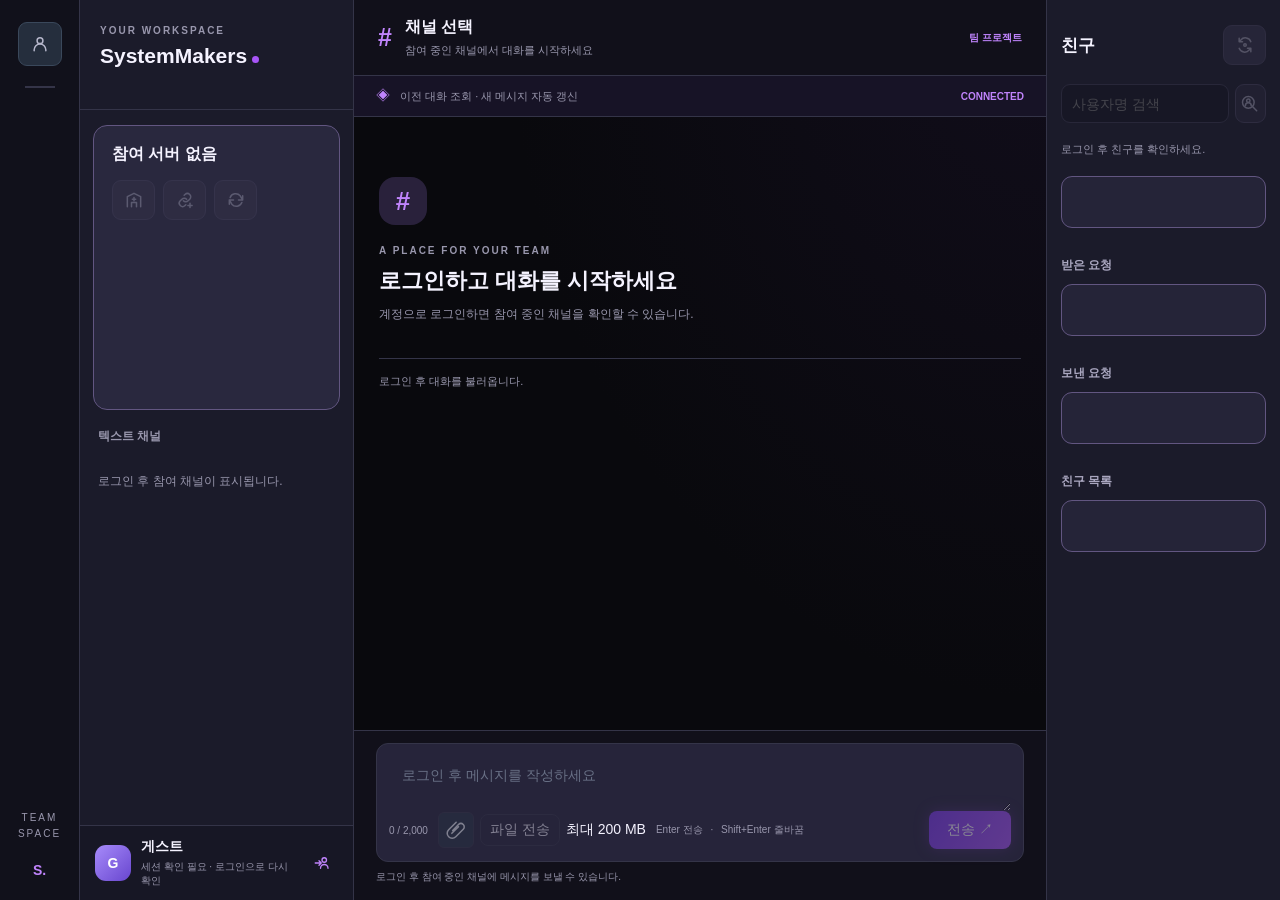
==== commit 3b0e03a9: "친구 패널과 채널 표시 및 기존 채팅 배색 복원 - 받은 요청과 보낸 요청 및 친구 목록의 기존 배치와 개별 동작 복원 - 채널 팀 프로젝트 표시와 기존 구분선 및 포커스 색상 복" ====
--- a/index.html
+++ b/index.html
@@ -64,6 +64,7 @@
                 <button type="button" class="sidebar-toggle" id="sidebar-toggle" aria-controls="channel-sidebar" aria-expanded="false" aria-label="채널 목록 열기">☰</button> <!-- 모바일 채널 열기 -->
                 <span class="header-hash" aria-hidden="true">#</span> <!-- 채널 기호 -->
                 <div class="channel-heading"><h2 id="channel-title">채널 선택</h2><p id="channel-description">참여 중인 채널에서 대화를 시작하세요</p></div> <!-- 채널 제목과 설명 -->
+                <span class="header-tag">팀 프로젝트</span> <!-- 작업 공간 유형 -->
                 <button type="button" class="sidebar-toggle friends-toggle" aria-controls="friend-panel" aria-expanded="false" aria-label="친구 목록 열기">친구</button> <!-- 접힌 친구 목록 열기 -->
             </header> <!-- 현재 채널 제목 끝 -->
             <div class="preview-banner"><span class="preview-icon" aria-hidden="true">◈</span><p>이전 대화 조회 <span aria-hidden="true">·</span> 새 메시지 자동 갱신</p><span class="preview-badge">CONNECTED</span></div> <!-- 실제 대화 기록과 자동 갱신 안내 -->
@@ -93,21 +94,13 @@
             <div class="composer-region"><form class="composer" id="direct-form"><label class="visually-hidden" for="direct-input">개인 메시지 작성</label><textarea id="direct-input" rows="2" placeholder="개인 메시지 작성" aria-describedby="direct-composer-help" disabled></textarea><div class="composer-footer"><div class="attachment-controls"><input type="file" id="direct-file" class="visually-hidden attachment-input" aria-label="파일 선택" disabled><label for="direct-file" class="attachment-picker icon-action" title="파일 선택" data-tooltip="파일 선택"><svg viewBox="0 0 24 24" aria-hidden="true" focusable="false"><path d="M8 12.5 15 5.5a4 4 0 0 1 5.7 5.7l-9 9a6 6 0 0 1-8.5-8.5l9-9M7 16l8-8"/></svg></label><button type="button" id="direct-upload" disabled>파일 전송</button><button type="button" id="direct-file-clear" class="attachment-clear" aria-label="선택한 파일 제거" title="선택한 파일 제거" disabled hidden>×</button><span id="direct-file-status" role="status">최대 200 MB</span></div><span class="composer-help" id="direct-composer-help">최대 2,000자 <span>·</span> Enter 전송 <span>·</span> Shift+Enter 줄바꿈</span><button type="submit" class="send-button" id="direct-send" disabled>전송 ↗</button></div></form></div> <!-- 개인 메시지와 파일 전송 -->
         </main> <!-- 개인 대화 끝 -->
         <aside class="friend-sidebar" id="friend-panel" aria-label="친구 목록" tabindex="-1"> <!-- 오른쪽 친구 패널 -->
-            <header class="friend-heading"><h2>친구</h2><div class="friend-heading-actions"><button type="button" id="friend-requests-toggle" class="icon-action friend-bell" aria-label="친구 요청 펼치기" aria-controls="friend-requests" aria-expanded="false" title="친구 요청" data-tooltip="친구 요청" disabled><svg viewBox="0 0 24 24" aria-hidden="true" focusable="false"><path d="M18 8a6 6 0 0 0-12 0c0 7-3 7-3 9h18c0-2-3-2-3-9M10 21h4"/></svg><span id="friend-request-count" class="friend-request-count" aria-hidden="true" hidden>0</span></button><button type="button" id="friend-refresh" class="icon-action" title="친구 목록 새로고침" data-tooltip="친구 목록 새로고침" aria-label="친구 목록 새로고침" disabled><svg viewBox="0 0 24 24" aria-hidden="true" focusable="false"><path d="M19 8a7 7 0 0 0-12-2L5 8M5 4v4h4M5 16a7 7 0 0 0 12 2l2-2M19 20v-4h-4"/><circle cx="12" cy="12" r="1.5"/></svg></button></div></header> <!-- 친구 제목과 요청 알림 -->
-            <div class="friend-section friend-primary"><h3 id="friend-list-title">친구 목록</h3><div id="friend-list" class="friend-list" aria-labelledby="friend-list-title"></div></div> <!-- 가장 먼저 보이는 수락된 친구 -->
+            <header class="friend-heading"><h2>친구</h2><button type="button" id="friend-refresh" class="icon-action" title="친구 목록 새로고침" data-tooltip="친구 목록 새로고침" aria-label="친구 목록 새로고침" disabled><svg viewBox="0 0 24 24" aria-hidden="true" focusable="false"><path d="M19 8a7 7 0 0 0-12-2L5 8M5 4v4h4M5 16a7 7 0 0 0 12 2l2-2M19 20v-4h-4"/><circle cx="12" cy="12" r="1.5"/></svg></button></header> <!-- 친구 제목과 새로고침 -->
             <form id="friend-search-form" class="friend-search"><label class="visually-hidden" for="friend-search-input">친구 사용자명 검색</label><input id="friend-search-input" placeholder="사용자명 검색" autocomplete="off" disabled><button type="submit" id="friend-search-submit" class="search-action icon-action" aria-label="친구 검색" title="친구 검색" data-tooltip="친구 검색" disabled><svg viewBox="0 0 24 24" aria-hidden="true" focusable="false"><circle cx="10" cy="10" r="7"/><circle cx="10" cy="8" r="2"/><path d="M6.5 14a3.5 3.5 0 0 1 7 0M15 15l5 5"/></svg></button></form> <!-- 친구 요청 대상 검색 -->
             <p id="friend-status" class="friend-status" role="status">로그인 후 친구를 확인하세요.</p> <!-- 친구 요청 상태 -->
             <div id="friend-search-results" class="friend-list"></div> <!-- 검색 결과 -->
-            <section id="friend-requests" class="friend-requests" aria-label="친구 요청" hidden> <!-- 종 버튼으로 펼치는 요청 묶음 -->
-                <div class="friend-section"> <!-- 수락 대기 요청 구역 -->
-                    <div class="friend-request-heading"><h3 id="friend-incoming-title">받은 요청</h3><button type="button" id="friend-accept-all" class="icon-action" aria-label="모두 수락" title="모두 수락" data-tooltip="모두 수락" disabled><svg viewBox="0 0 24 24" aria-hidden="true" focusable="false"><path d="m2 12 4 4 8-8m-3 6 2 2 8-8"/></svg></button></div> <!-- 받은 요청 제목과 모두 수락 아이콘 -->
-                    <div id="friend-incoming" class="friend-list" aria-labelledby="friend-incoming-title"></div> <!-- 받은 요청 목록 -->
-                </div> <!-- 수락 대기 요청 구역 끝 -->
-                <div class="friend-section"> <!-- 취소 가능한 요청 구역 -->
-                    <div class="friend-request-heading"><h3 id="friend-outgoing-title">보낸 요청</h3><button type="button" id="friend-check-status" class="icon-action" aria-label="상태 확인" title="상태 확인" data-tooltip="상태 확인" disabled><svg viewBox="0 0 24 24" aria-hidden="true" focusable="false"><circle cx="10" cy="10" r="6.5"/><path d="m8 10 1.5 1.5L12 9m2.5 5.5L20 20"/></svg></button></div> <!-- 보낸 요청 제목과 상태 확인 아이콘 -->
-                    <div id="friend-outgoing" class="friend-list" aria-labelledby="friend-outgoing-title"></div> <!-- 보낸 요청 목록 -->
-                </div> <!-- 취소 가능한 요청 구역 끝 -->
-            </section> <!-- 친구 요청 묶음 끝 -->
+            <div class="friend-section"><h3>받은 요청</h3><div id="friend-incoming" class="friend-list"></div></div> <!-- 수락 대기 요청 -->
+            <div class="friend-section"><h3>보낸 요청</h3><div id="friend-outgoing" class="friend-list"></div></div> <!-- 취소 가능한 요청 -->
+            <div class="friend-section"><h3>친구 목록</h3><div id="friend-list" class="friend-list"></div></div> <!-- 수락된 친구 목록 -->
         </aside> <!-- 친구 패널 끝 -->
     </div> <!-- 메신저 전체 배치 끝 -->
     <button type="button" class="sidebar-backdrop" id="sidebar-backdrop" aria-label="열린 목록 닫기" hidden></button> <!-- 목록 바깥 닫기 영역 -->
--- a/frontend/app.css
+++ b/frontend/app.css
@@ -1,16 +1,16 @@
 :root /* 공통 색상과 글꼴 */
 {
     color-scheme: dark; /* 기본 색상 모드 */
-    --pageBg: #080f1d; /* 짙은 남색 페이지 배경 */
-    --sideBg: #111e32; /* 남색 양쪽 패널 배경 */
-    --panelBg: #172943; /* 남색 카드 배경 */
-    --inputBg: #10223a; /* 남색 입력란 배경 */
-    --lineColor: #668bac; /* 연한 파란색 구분선 */
-    --textColor: #f1f7ff; /* 밝은 기본 글자 */
-    --mutedColor: #a9bdd4; /* 읽기 쉬운 보조 글자 */
-    --accentColor: #81c8ff; /* 연한 파란색 강조 */
-    --accentHover: #b6e1ff; /* 밝은 파란색 강조 글자 */
-    --purpleGlow: 0 0 0 3px #81c8ff33; /* 기존 이름과 호환되는 파란색 강조 테두리 */
+    --pageBg: #09090d; /* 페이지 배경색 */
+    --sideBg: #1b1b2a; /* 양쪽 패널 배경색 */
+    --panelBg: #29283e; /* 카드 배경색 */
+    --inputBg: #26243a; /* 입력란 배경색 */
+    --lineColor: #343448; /* 구분선 색상 */
+    --textColor: #f5f3ff; /* 기본 글자색 */
+    --mutedColor: #9997ad; /* 보조 글자색 */
+    --accentColor: #a855f7; /* 강조색 */
+    --accentHover: #c084fc; /* 강조 글자색 */
+    --purpleGlow: 0 0 15px #a855f744; /* 보라색 그림자 */
     font-family: "Segoe UI", "Malgun Gothic", sans-serif; /* 한글과 영문 글꼴 */
 }
 * /* 전체 요소 기준 */
@@ -137,7 +137,7 @@
 {
     padding: 9px 12px; /* 안쪽 여백 */
     border-radius: 7px; /* 모서리 둥글기 */
-    background: var(--inputBg); /* 남색 버튼 배경 */
+    background: #29243a; /* 배경색과 무늬 */
 }
 button, input, textarea, a, [tabindex] /* 키보드 포커스 대상 */
 {
@@ -151,11 +151,11 @@
     z-index: 30; /* 가장 위 표시 */
     padding: 12px; /* 바로가기 여백 */
     color: #fff; /* 바로가기 글자색 */
-    background: #214c76; /* 남색 바로가기 배경 */
+    background: #087d83; /* 바로가기 배경 */
 }
 :focus-visible /* 키보드 선택 표시 */
 {
-    outline: 3px solid var(--accentHover); /* 뚜렷한 키보드 초점 테두리 */
+    outline: 2px solid var(--accentHover); /* 초점 테두리 */
 }
 input[type="checkbox"] /* 선택 상자 크기 */
 {
--- a/frontend/chatting.css
+++ b/frontend/chatting.css
@@ -15,7 +15,7 @@
     align-items: center; /* 교차축 정렬 */
     gap: 20px; /* 요소 간격 */
     padding: 22px 0; /* 안쪽 여백 */
-    background: #0b1728; /* 짙은 남색 서버 막대 */
+    background: #11111b; /* 배경색과 무늬 */
     border-right: 1px solid var(--lineColor); /* 오른쪽 경계선 */
     min-height: 0; /* 최소 높이 */
 }
@@ -28,7 +28,7 @@
     border-radius: 15px; /* 모서리 둥글기 */
     color: white; /* 글자색 */
     font-weight: 800; /* 글자 굵기 */
-    background: linear-gradient(135deg, #28699b, #173b61); /* 남색 브랜드 배경 */
+    background: linear-gradient(135deg, #8b72ef, #5541bd); /* 배경색과 무늬 */
     box-shadow: var(--purpleGlow); /* 그림자 */
 }
 .rail-line /* 서버 구분선 */
@@ -103,7 +103,7 @@
     padding: 18px; /* 안쪽 여백 */
     margin-bottom: 18px; /* 아래쪽 여백 */
     background: var(--panelBg); /* 배경색과 무늬 */
-    border: 1px solid var(--lineColor); /* 연한 파란색 카드 경계 */
+    border: 1px solid #625681; /* 테두리 */
     border-radius: 14px; /* 모서리 둥글기 */
     overflow-wrap: anywhere; /* 긴 글자 줄바꿈 */
 }
@@ -231,8 +231,8 @@
 {
     min-width: 0; /* 최소 너비 */
     padding: 10px; /* 안쪽 여백 */
-    background: var(--pageBg); /* 남색 검색 배경 */
-    border: 1px solid var(--lineColor); /* 연한 파란색 검색 경계 */
+    background: #14141f; /* 배경색과 무늬 */
+    border: 1px solid #39374d; /* 테두리 */
     border-radius: 9px; /* 모서리 둥글기 */
 }
 .conversation /* 대화 본문 */
@@ -243,7 +243,7 @@
     min-height: 0; /* 최소 높이 */
     height: 100%; /* 세로 크기 */
     overflow: hidden; /* 넘치는 내용 처리 */
-    background: radial-gradient(ellipse at top right, #1c4c7744, transparent 55%), var(--pageBg); /* 짙은 남색 대화 배경 */
+    background: radial-gradient(ellipse at top right, #21153655, transparent 55%), var(--pageBg); /* 배경색과 무늬 */
 }
 .conversation-header /* 채팅방 상단 */
 {
@@ -252,7 +252,7 @@
     gap: 13px; /* 요소 간격 */
     min-height: 76px; /* 최소 높이 */
     padding: 15px 24px; /* 안쪽 여백 */
-    background: #0d192b; /* 짙은 남색 제목 배경 */
+    background: #11101a; /* 배경색과 무늬 */
     border-bottom: 1px solid var(--lineColor); /* 아래쪽 경계선 */
 }
 .header-hash /* 헤더 채널 기호 */
@@ -288,7 +288,7 @@
     align-items: center; /* 교차축 정렬 */
     gap: 10px; /* 요소 간격 */
     padding: 11px 22px; /* 안쪽 여백 */
-    background: #112139; /* 남색 안내 배경 */
+    background: #171326; /* 배경색과 무늬 */
     border-bottom: 1px solid var(--lineColor); /* 아래쪽 경계선 */
 }
 .preview-banner p /* 메시지 저장 안내 문구 */
@@ -321,7 +321,7 @@
     height: 48px; /* 세로 크기 */
     margin-bottom: 20px; /* 아래쪽 여백 */
     border-radius: 16px; /* 모서리 둥글기 */
-    background: var(--panelBg); /* 남색 소개 배경 */
+    background: #29213b; /* 배경색과 무늬 */
     color: var(--accentHover); /* 글자색 */
     font-size: 26px; /* 글자 크기 */
     font-weight: bold; /* 글자 굵기 */
@@ -415,8 +415,8 @@
 {
     padding: 10px 18px; /* 안쪽 여백 */
     border-radius: 8px; /* 모서리 둥글기 */
-    color: #081426; /* 밝은 버튼 위 짙은 글자 */
-    background: linear-gradient(120deg, #81c8ff, #b6e1ff); /* 하늘색 전송 버튼 */
+    color: white; /* 글자색 */
+    background: linear-gradient(120deg, #7c3aed, #a855f7); /* 배경색과 무늬 */
     box-shadow: var(--purpleGlow); /* 그림자 */
 }
 .composer-feedback /* 작성 결과 안내 */
@@ -432,8 +432,8 @@
     gap: 17px; /* 요소 간격 */
     padding: 25px 14px; /* 안쪽 여백 */
     overflow-y: auto; /* 세로 넘침 처리 */
-    background: var(--sideBg); /* 남색 친구 패널 배경 */
-    border-left: 1px solid var(--lineColor); /* 파란색 왼쪽 경계 */
+    background: #1b1b2a; /* 배경색과 무늬 */
+    border-left: 1px solid #343448; /* 왼쪽 경계선 */
 }
 .friend-heading /* 친구 제목과 새로고침 */
 {
@@ -447,57 +447,6 @@
 {
     font-size: 17px; /* 글자 크기 */
 }
-.friend-heading-actions /* 친구 요청과 새로고침 */
-{
-    display: flex; /* 두 동작 가로 배치 */
-    align-items: center; /* 버튼 중앙 정렬 */
-    gap: 8px; /* 버튼 사이 간격 */
-}
-.friend-heading .icon-action /* 친구 패널 상단 버튼 */
-{
-    min-width: 44px; /* 터치 가능한 너비 */
-    min-height: 44px; /* 터치 가능한 높이 */
-}
-.friend-bell[aria-expanded="true"] /* 펼쳐진 친구 요청 버튼 */
-{
-    color: var(--accentHover); /* 하늘색 펼침 표시 */
-    border-color: var(--accentColor); /* 펼침 상태 경계 */
-    background: #234366; /* 남색 펼침 상태 배경 */
-}
-.friend-request-count /* 미확인 받은 요청 숫자 */
-{
-    position: absolute; /* 종 오른쪽 위 배치 */
-    top: -5px; /* 종 위쪽 위치 */
-    right: -5px; /* 종 오른쪽 위치 */
-    min-width: 20px; /* 숫자 배지 최소 너비 */
-    padding: 2px 5px; /* 숫자 주변 여백 */
-    border-radius: 10px; /* 둥근 숫자 배지 */
-    background: var(--accentColor); /* 하늘색 알림 배경 */
-    color: #081426; /* 숫자 대비 확보 */
-    font-size: 11px; /* 숫자 크기 */
-    font-weight: 800; /* 미확인 숫자 강조 */
-    line-height: 16px; /* 숫자 배지 높이 */
-}
-.friend-requests /* 받은 요청과 보낸 요청 묶음 */
-{
-    display: grid; /* 요청 종류 세로 배치 */
-    gap: 12px; /* 요청 구역 사이 간격 */
-    padding-top: 4px; /* 요청 위쪽 여백 */
-    border-top: 1px solid var(--lineColor); /* 친구 목록과 요청 구분 */
-}
-.friend-section.friend-primary /* 가장 먼저 보이는 친구 목록 */
-{
-    padding-top: 0; /* 제목 다음 목록 여백 정리 */
-}
-#friend-search-results:empty, .friend-status:empty /* 내용 없는 검색과 상태 영역 */
-{
-    display: none; /* 빈 상자와 여백 제거 */
-}
-.friend-search input:focus, .direct-search input:focus /* 검색 입력의 뚜렷한 선택 */
-{
-    border-color: var(--accentHover); /* 하늘색 입력 경계 */
-    box-shadow: var(--purpleGlow); /* 검색 입력 강조 */
-}
 .friend-status /* 친구 상태 안내 */
 {
     color: var(--mutedColor); /* 글자색 */
@@ -512,7 +461,7 @@
 {
     width: 39px; /* 가로 크기 */
     height: 39px; /* 세로 크기 */
-    background: var(--panelBg); /* 남색 친구 검색 배경 */
+    background: #29283b; /* 배경색과 무늬 */
 }
 .friend-section /* 친구와 요청 구역 */
 {
@@ -522,36 +471,17 @@
 .friend-section h3 /* 구역 이름 */
 {
     margin-bottom: 10px; /* 아래쪽 여백 */
-    color: var(--mutedColor); /* 밝은 보조 제목 */
+    color: #aaa7c0; /* 글자색 */
     font-size: 12px; /* 글자 크기 */
 }
-.friend-request-heading /* 요청 제목과 오른쪽 그림 버튼 */
-{
-    display: flex; /* 제목과 그림의 한 줄 배치 */
-    align-items: center; /* 제목과 버튼의 가운데 정렬 */
-    justify-content: space-between; /* 제목 우측 끝 버튼 배치 */
-    gap: 8px; /* 제목과 버튼 간격 */
-    margin-bottom: 8px; /* 요청 목록과의 간격 */
-}
-.friend-request-heading h3 /* 요청 제목의 독립 여백 */
-{
-    margin-bottom: 0; /* 제목과 버튼의 같은 높이 기준 */
-}
-.friend-request-heading .icon-action /* 요청 조작용 정사각형 그림 버튼 */
-{
-    flex: none; /* 그림 버튼 크기 보존 */
-    width: 38px; /* 정사각형 버튼 너비 */
-    height: 38px; /* 정사각형 버튼 높이 */
-}
 .friend-list /* 친구 항목 세로 목록 */
 {
     display: grid; /* 요소 배치 방식 */
-    grid-template-columns: minmax(0, 1fr); /* 친구를 한 열로 세로 배치 */
     gap: 8px; /* 요소 간격 */
     min-height: 52px; /* 최소 높이 */
     padding: 8px; /* 안쪽 여백 */
-    background: var(--inputBg); /* 남색 친구 목록 배경 */
-    border: 1px solid var(--lineColor); /* 파란색 친구 목록 경계 */
+    background: #252438; /* 배경색과 무늬 */
+    border: 1px solid #625681; /* 테두리 */
     border-radius: 11px; /* 모서리 둥글기 */
 }
 .friend-list > * /* 친구 목록 항목 */
@@ -561,7 +491,7 @@
 }
 .friend-list > *:hover /* 친구 항목 강조 */
 {
-    background: #234366; /* 남색 친구 항목 강조 */
+    background: #36334d; /* 배경색과 무늬 */
 }
 .sidebar-toggle /* 모바일 목록 열기 */
 {
@@ -608,7 +538,7 @@
     height: 5px; /* 선택 점 높이 */
     margin-left: auto; /* 오른쪽 정렬 */
     border-radius: 50%; /* 원형 선택 점 */
-    background: var(--accentColor); /* 하늘색 선택 채널 점 */
+    background: #ad9fff; /* 선택 채널 점 색상 */
 }
 .date-divider /* 날짜 구분선 */
 {
@@ -669,7 +599,7 @@
     max-width: 100%; /* 긴 문장 너비 제한 */
     padding: 10px 15px; /* 말풍선 안쪽 여백 */
     border-radius: 4px 16px 16px 16px; /* 상대방 말풍선 모서리 */
-    background: #203752; /* 상대방 남색 말풍선 배경 */
+    background: #393c52; /* 상대방 말풍선 배경 */
 }
 .history-button /* 과거 기록과 재연결 버튼 */
 {
@@ -786,7 +716,7 @@
 }
 .icon-action:focus-visible /* 키보드 선택 표시 */
 {
-    outline: 3px solid var(--accentHover); /* 뚜렷한 하늘색 선택 테두리 */
+    outline: 2px solid #74e8d2; /* 뚜렷한 선택 테두리 */
     outline-offset: 2px; /* 버튼과 테두리 간격 */
 }
 #channel-list:not(:empty) /* 채널 관리 버튼과 목록 구분 */
@@ -886,7 +816,7 @@
 .channel-button, .server-choice /* 서버와 채널 목록 */
 {
     border-radius: 9px; /* 둥근 목록 모서리 */
-    color: var(--mutedColor); /* 목록 기본 글자 */
+    color: #b7b8cc; /* 목록 기본 글자 */
 }
 .direct-search input /* 개인 대화 검색 입력 */
 {
@@ -894,19 +824,19 @@
 }
 .channel-button:hover, .server-choice:hover /* 목록 강조 */
 {
-    background: #203d5e; /* 남색 목록 강조 배경 */
+    background: #343348; /* 목록 강조 배경 */
     color: #fff; /* 목록 강조 글자 */
 }
 .channel-button.active, .direct-choice[aria-pressed="true"], .server-choice[aria-pressed="true"] /* 선택한 서버와 대화 */
 {
-    background: linear-gradient(160deg, #23547d, #163b61); /* 선택 항목의 밝은 남색 배경 */
-    border-color: var(--accentColor); /* 하늘색 선택 항목 경계 */
-    box-shadow: inset 3px 0 0 var(--accentHover); /* 색상 외 선택 위치 표시 */
+    background: linear-gradient(160deg, #514b71, #3d3a56); /* 보라색 선택 광택 */
+    border-color: #615a8b; /* 선택 항목 경계 */
+    box-shadow: inset 0 1px 0 #ffffff1f; /* 선택 항목 상단 빛 */
     color: #fff; /* 선택 항목 글자 */
 }
 .active .hash, .channel-selected-dot /* 선택 채널 기호 */
 {
-    color: var(--accentHover); /* 하늘색 선택 채널 글자 */
+    color: #d2caff; /* 선택 채널 글자 */
 }
 .message--own /* 본인 메시지 */
 {
@@ -923,8 +853,8 @@
 .message--own .message-body /* 본인 메시지 말풍선 */
 {
     border-radius: 16px 4px 16px 16px; /* 본인 말풍선 모서리 */
-    background: linear-gradient(155deg, #246294, #194b76); /* 본인 말풍선의 파란색 구분 */
-    box-shadow: inset 0 1px 0 #b6e1ff66, 0 4px 12px #06111f55; /* 말풍선 경계와 그림자 */
+    background: linear-gradient(155deg, #7062df, #5b4cc3); /* 본인 말풍선 보라색 광택 */
+    box-shadow: inset 0 1px 0 #ffffff50, 0 4px 12px #17132933; /* 말풍선 상단 빛과 그림자 */
     color: #fff; /* 본인 말풍선 글자 */
     text-align: left; /* 긴 본문의 읽기 방향 */
 }
@@ -944,7 +874,7 @@
 }
 .composer:focus-within /* 입력 중 강조 */
 {
-    border-color: var(--accentHover); /* 하늘색 입력 경계 */
+    border-color: #a99cff; /* 보라색 입력 경계 */
 }
 .history-button, .channel-retry, .attachment-controls button, .friend-row button /* 대화와 친구 보조 버튼 */
 {
@@ -956,7 +886,6 @@
 .friend-row button /* 친구 관리 버튼 */
 {
     padding: 6px 8px; /* 안쪽 여백 */
-    min-height: 44px; /* 모바일 터치 높이 */
 }
 .channel-sidebar, .friend-sidebar /* 모바일 양쪽 목록 */
 {
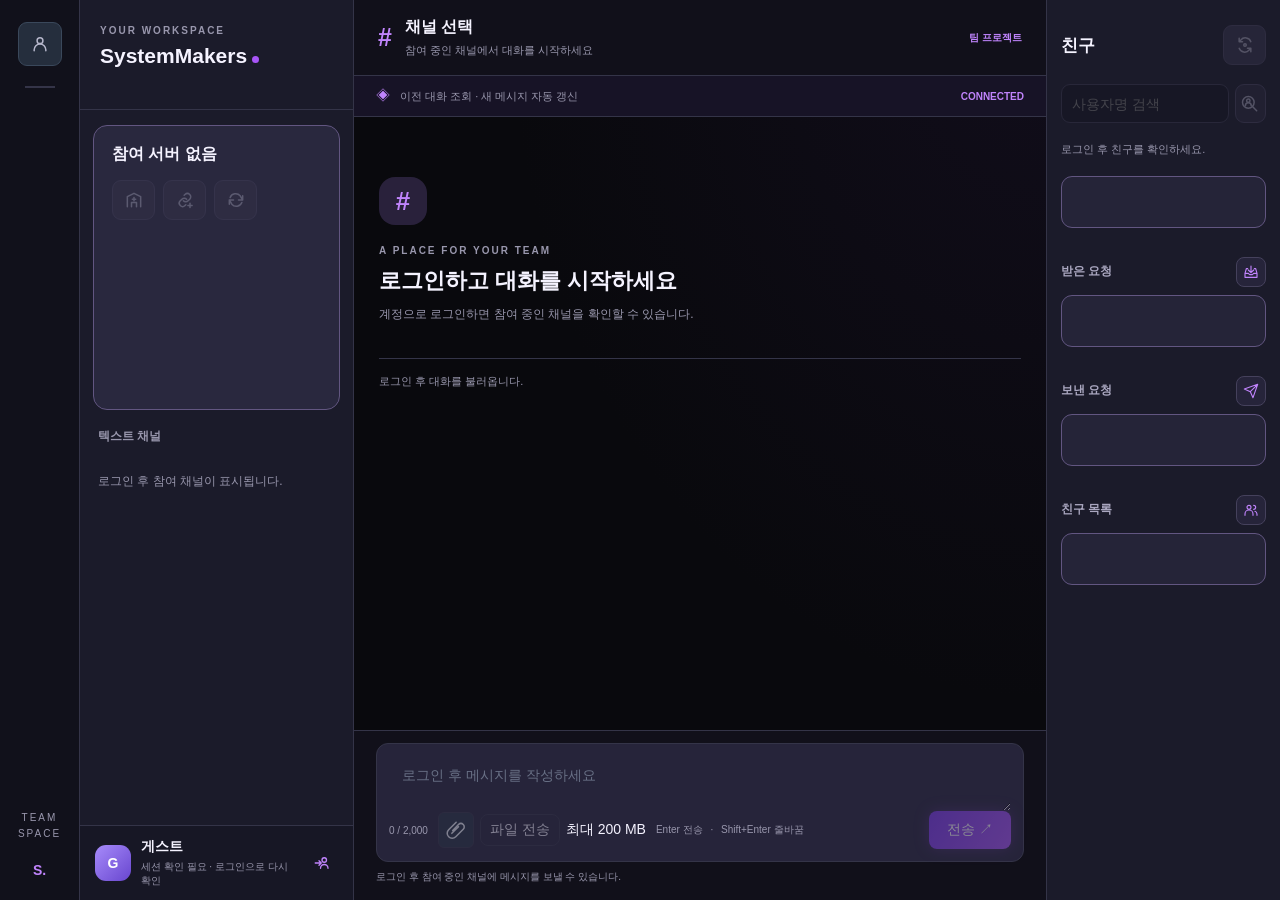
==== commit faae0dd7: "11/26일 수정 - 모바일 기본 화면의 두 목록을 접고 상단에 각각 서버와 친구 버튼 배치 - 서버 탐색 패널 안에 개인 대화 유지 및 모바일 읽지 않음 표시 연결 - 첨부 시안" ====
--- a/index.html
+++ b/index.html
@@ -16,6 +16,7 @@
 <body> <!-- 화면 시작 -->
     <a class="skip-link" href="#message-input">메시지 입력으로 이동</a> <!-- 키보드 바로가기 -->
     <div class="workspace"> <!-- 메신저 전체 배치 -->
+        <div class="navigation-panel" id="navigation-panel" tabindex="-1"> <!-- 함께 펼치는 서버 선택과 채널 목록 -->
         <aside class="server-rail" aria-label="작업 공간"> <!-- 서버 선택 영역 -->
             <button type="button" id="direct-rail" class="server-choice direct-rail" aria-label="개인 대화" aria-controls="direct-navigation" aria-pressed="false" title="개인 대화"><svg viewBox="0 0 24 24" aria-hidden="true" focusable="false"><circle cx="12" cy="8" r="3.5"/><path d="M5 20v-1a7 7 0 0 1 14 0v1"/></svg><span id="direct-rail-unread" class="direct-unread-badge" aria-hidden="true" hidden>!</span></button> <!-- 개인 대화 목록과 읽지 않음 표시 -->
             <div class="rail-line" aria-hidden="true"></div> <!-- 서버 구분선 -->
@@ -59,13 +60,14 @@
                 <button type="button" class="login-button user-icon-button" id="open-auth" aria-label="로그인" title="로그인" disabled><svg id="auth-login-icon" viewBox="0 0 24 24" aria-hidden="true" focusable="false"><circle cx="15" cy="8" r="3"/><path d="M10 19a5 5 0 0 1 10 0M3 12h8M8 9l3 3-3 3"/></svg><svg id="auth-logout-icon" viewBox="0 0 24 24" aria-hidden="true" focusable="false" hidden><path d="M12 3v9M6.3 5.8a8 8 0 1 0 11.4 0"/></svg></button> <!-- 로그인 상태별 아이콘 -->
             </footer> <!-- 사용자 영역 끝 -->
         </aside> <!-- 채널 영역 끝 -->
+        </div> <!-- 서버 목록 패널 끝 -->
         <main class="conversation" id="channel-conversation"> <!-- 채널 대화 영역 -->
             <header class="conversation-header"> <!-- 현재 채널 제목 -->
-                <button type="button" class="sidebar-toggle" id="sidebar-toggle" aria-controls="channel-sidebar" aria-expanded="false" aria-label="채널 목록 열기">☰</button> <!-- 모바일 채널 열기 -->
+                <button type="button" class="sidebar-toggle navigation-toggle" id="sidebar-toggle" aria-controls="navigation-panel" aria-expanded="false" aria-label="서버 목록" title="서버 목록"><svg viewBox="0 0 24 24" aria-hidden="true" focusable="false"><path d="M4 6h16M4 12h16M4 18h16"/></svg><span class="direct-unread-badge" id="channel-menu-unread" aria-hidden="true" hidden>!</span></button> <!-- 왼쪽 서버 목록 버튼과 읽지 않음 표시 -->
                 <span class="header-hash" aria-hidden="true">#</span> <!-- 채널 기호 -->
                 <div class="channel-heading"><h2 id="channel-title">채널 선택</h2><p id="channel-description">참여 중인 채널에서 대화를 시작하세요</p></div> <!-- 채널 제목과 설명 -->
                 <span class="header-tag">팀 프로젝트</span> <!-- 작업 공간 유형 -->
-                <button type="button" class="sidebar-toggle friends-toggle" aria-controls="friend-panel" aria-expanded="false" aria-label="친구 목록 열기">친구</button> <!-- 접힌 친구 목록 열기 -->
+                <button type="button" class="sidebar-toggle friends-toggle" aria-controls="friend-panel" aria-expanded="false" aria-label="친구 목록" title="친구 목록"><svg viewBox="0 0 24 24" aria-hidden="true" focusable="false"><circle cx="9" cy="8" r="3"/><path d="M3 20v-2a6 6 0 0 1 12 0v2M16 5a3 3 0 0 1 0 6m2 3a5 5 0 0 1 3 4v2"/></svg></button> <!-- 오른쪽 친구 목록 아이콘 -->
             </header> <!-- 현재 채널 제목 끝 -->
             <div class="preview-banner"><span class="preview-icon" aria-hidden="true">◈</span><p>이전 대화 조회 <span aria-hidden="true">·</span> 새 메시지 자동 갱신</p><span class="preview-badge">CONNECTED</span></div> <!-- 실제 대화 기록과 자동 갱신 안내 -->
             <section class="message-scroll" id="message-scroll" aria-label="대화 내역" tabindex="0"> <!-- 스크롤 가능한 대화 -->
@@ -85,10 +87,10 @@
         </main> <!-- 대화 영역 끝 -->
         <main class="conversation" id="direct-conversation" hidden> <!-- 개인 대화 영역 -->
             <header class="conversation-header"> <!-- 개인 대화 제목과 목록 탐색 -->
-                <button type="button" class="sidebar-toggle" id="direct-sidebar-toggle" aria-controls="channel-sidebar" aria-expanded="false" aria-label="대화 목록 열기">☰</button> <!-- 대화 목록 열기 -->
+                <button type="button" class="sidebar-toggle navigation-toggle" id="direct-sidebar-toggle" aria-controls="navigation-panel" aria-expanded="false" aria-label="서버 목록" title="서버 목록"><svg viewBox="0 0 24 24" aria-hidden="true" focusable="false"><path d="M4 6h16M4 12h16M4 18h16"/></svg><span class="direct-unread-badge" id="direct-menu-unread" aria-hidden="true" hidden>!</span></button> <!-- 개인 대화의 서버 목록과 읽지 않음 표시 -->
                 <span class="header-hash" aria-hidden="true">@</span> <!-- 개인 대화 기호 -->
                 <div class="channel-heading"><h2 id="direct-title">개인 대화</h2><p>개인 대화 · 자동 갱신</p></div> <!-- 대화 상대와 갱신 안내 -->
-                <button type="button" class="sidebar-toggle friends-toggle" aria-controls="friend-panel" aria-expanded="false" aria-label="친구 목록 열기">친구</button> <!-- 개인 대화에서 친구 목록 열기 -->
+                <button type="button" class="sidebar-toggle friends-toggle" aria-controls="friend-panel" aria-expanded="false" aria-label="친구 목록" title="친구 목록"><svg viewBox="0 0 24 24" aria-hidden="true" focusable="false"><circle cx="9" cy="8" r="3"/><path d="M3 20v-2a6 6 0 0 1 12 0v2M16 5a3 3 0 0 1 0 6m2 3a5 5 0 0 1 3 4v2"/></svg></button> <!-- 개인 대화의 오른쪽 친구 목록 아이콘 -->
             </header> <!-- 개인 대화 제목 끝 -->
             <section class="message-scroll" id="direct-scroll" aria-label="개인 대화 내역"><div class="history-controls"><button type="button" id="direct-older" class="history-button" hidden>이전 대화 더 보기</button></div><div class="messages" id="direct-messages" aria-label="개인 메시지"></div></section> <!-- 개인 기록과 이전 조회 -->
             <div class="composer-region"><form class="composer" id="direct-form"><label class="visually-hidden" for="direct-input">개인 메시지 작성</label><textarea id="direct-input" rows="2" placeholder="개인 메시지 작성" aria-describedby="direct-composer-help" disabled></textarea><div class="composer-footer"><div class="attachment-controls"><input type="file" id="direct-file" class="visually-hidden attachment-input" aria-label="파일 선택" disabled><label for="direct-file" class="attachment-picker icon-action" title="파일 선택" data-tooltip="파일 선택"><svg viewBox="0 0 24 24" aria-hidden="true" focusable="false"><path d="M8 12.5 15 5.5a4 4 0 0 1 5.7 5.7l-9 9a6 6 0 0 1-8.5-8.5l9-9M7 16l8-8"/></svg></label><button type="button" id="direct-upload" disabled>파일 전송</button><button type="button" id="direct-file-clear" class="attachment-clear" aria-label="선택한 파일 제거" title="선택한 파일 제거" disabled hidden>×</button><span id="direct-file-status" role="status">최대 200 MB</span></div><span class="composer-help" id="direct-composer-help">최대 2,000자 <span>·</span> Enter 전송 <span>·</span> Shift+Enter 줄바꿈</span><button type="submit" class="send-button" id="direct-send" disabled>전송 ↗</button></div></form></div> <!-- 개인 메시지와 파일 전송 -->
@@ -98,9 +100,18 @@
             <form id="friend-search-form" class="friend-search"><label class="visually-hidden" for="friend-search-input">친구 사용자명 검색</label><input id="friend-search-input" placeholder="사용자명 검색" autocomplete="off" disabled><button type="submit" id="friend-search-submit" class="search-action icon-action" aria-label="친구 검색" title="친구 검색" data-tooltip="친구 검색" disabled><svg viewBox="0 0 24 24" aria-hidden="true" focusable="false"><circle cx="10" cy="10" r="7"/><circle cx="10" cy="8" r="2"/><path d="M6.5 14a3.5 3.5 0 0 1 7 0M15 15l5 5"/></svg></button></form> <!-- 친구 요청 대상 검색 -->
             <p id="friend-status" class="friend-status" role="status">로그인 후 친구를 확인하세요.</p> <!-- 친구 요청 상태 -->
             <div id="friend-search-results" class="friend-list"></div> <!-- 검색 결과 -->
-            <div class="friend-section"><h3>받은 요청</h3><div id="friend-incoming" class="friend-list"></div></div> <!-- 수락 대기 요청 -->
-            <div class="friend-section"><h3>보낸 요청</h3><div id="friend-outgoing" class="friend-list"></div></div> <!-- 취소 가능한 요청 -->
-            <div class="friend-section"><h3>친구 목록</h3><div id="friend-list" class="friend-list"></div></div> <!-- 수락된 친구 목록 -->
+            <div class="friend-section"> <!-- 수락 대기 요청 -->
+                <div class="friend-section-heading"><h3>받은 요청</h3><span class="friend-section-icon" aria-hidden="true"><svg viewBox="0 0 24 24" focusable="false"><path d="M12 3v10m-4-4 4 4 4-4M7 7H5l-2 7v6h18v-6l-2-7h-2M3 14h5l2 2h4l2-2h5"/></svg></span></div> <!-- 받은 요청 수신함 아이콘 -->
+                <div id="friend-incoming" class="friend-list"></div> <!-- 받은 요청 사용자 -->
+            </div> <!-- 받은 요청 끝 -->
+            <div class="friend-section"> <!-- 취소 가능한 요청 -->
+                <div class="friend-section-heading"><h3>보낸 요청</h3><span class="friend-section-icon" aria-hidden="true"><svg viewBox="0 0 24 24" focusable="false"><path d="m22 2-7 20-4-9-9-4 20-7ZM11 13 22 2"/></svg></span></div> <!-- 보낸 요청 종이비행기 아이콘 -->
+                <div id="friend-outgoing" class="friend-list"></div> <!-- 보낸 요청 사용자 -->
+            </div> <!-- 보낸 요청 끝 -->
+            <div class="friend-section"> <!-- 수락된 친구 목록 -->
+                <div class="friend-section-heading"><h3>친구 목록</h3><span class="friend-section-icon" aria-hidden="true"><svg viewBox="0 0 24 24" focusable="false"><circle cx="9" cy="8" r="3"/><path d="M3 20v-2a6 6 0 0 1 12 0v2M16 5a3 3 0 0 1 0 6m2 3a5 5 0 0 1 3 4v2"/></svg></span></div> <!-- 친구 목록 사람 아이콘 -->
+                <div id="friend-list" class="friend-list"></div> <!-- 수락된 친구 사용자 -->
+            </div> <!-- 친구 목록 끝 -->
         </aside> <!-- 친구 패널 끝 -->
     </div> <!-- 메신저 전체 배치 끝 -->
     <button type="button" class="sidebar-backdrop" id="sidebar-backdrop" aria-label="열린 목록 닫기" hidden></button> <!-- 목록 바깥 닫기 영역 -->
--- a/frontend/chatting.css
+++ b/frontend/chatting.css
@@ -7,6 +7,10 @@
     height: 100dvh; /* 모바일 주소창에 맞춘 높이 */
     overflow: hidden; /* 넘치는 내용 처리 */
     background: var(--pageBg); /* 배경색과 무늬 */
+}
+.navigation-panel /* 데스크톱 서버 목록과 채널 목록 */
+{
+    display: contents; /* 두 목록의 기존 격자 열 유지 */
 }
 .server-rail /* 서버 선택 막대 */
 {
@@ -198,7 +202,7 @@
     font-size: 11px; /* 느낌표 글자 크기 */
     font-weight: 800; /* 배지 강조 글자 굵기 */
 }
-.direct-rail .direct-unread-badge /* 레일 오른쪽 위 전체 알림 */
+.direct-rail .direct-unread-badge, .navigation-toggle .direct-unread-badge /* 개인 대화 전체 알림 */
 {
     position: absolute; /* 사람 아이콘 위 알림 표시 */
     top: -4px; /* 배지 위쪽 위치 */
@@ -468,11 +472,35 @@
     padding-top: 12px; /* 위쪽 안쪽 여백 */
     border: none; /* 테두리 */
 }
-.friend-section h3 /* 구역 이름 */
-{
-    margin-bottom: 10px; /* 아래쪽 여백 */
+.friend-section-heading /* 친구 구역의 제목과 오른쪽 아이콘 */
+{
+    display: flex; /* 제목과 아이콘의 한 줄 배치 */
+    align-items: center; /* 제목과 아이콘 사이 높이 정렬 */
+    justify-content: space-between; /* 아이콘 오른쪽 정렬 */
+    gap: 8px; /* 제목과 아이콘 간격 */
+    margin-bottom: 8px; /* 요청 목록 위 여백 */
+}
+.friend-section-heading h3 /* 친구 구역 이름 */
+{
     color: #aaa7c0; /* 글자색 */
     font-size: 12px; /* 글자 크기 */
+}
+.friend-section-icon /* 수신함과 보내기 및 사람 그림 */
+{
+    display: inline-grid; /* 아이콘 배치 */
+    place-items: center; /* 가로 세로 중앙 정렬 */
+    flex: none; /* 정사각형 아이콘 유지 */
+    width: 30px; /* 아이콘 상자 너비 */
+    height: 30px; /* 아이콘 상자 높이 */
+    border: 1px solid #45415c; /* 기존 보조 조작 테두리 */
+    border-radius: 8px; /* 아이콘 상자 모서리 */
+    background: var(--inputBg); /* 보라색 계열 상자 배경 */
+    color: var(--accentHover); /* 보라색 계열 아이콘 선 */
+}
+.friend-section-icon svg /* 친구 구역 아이콘 선 */
+{
+    width: 16px; /* 작은 아이콘 너비 */
+    height: 16px; /* 작은 아이콘 높이 */
 }
 .friend-list /* 친구 항목 세로 목록 */
 {
@@ -495,10 +523,16 @@
 }
 .sidebar-toggle /* 모바일 목록 열기 */
 {
-    display: none; /* 요소 배치 방식 */
-    background: transparent; /* 배경색과 무늬 */
-    color: var(--accentHover); /* 글자색 */
-    font-size: 20px; /* 글자 크기 */
+    display: none; /* 넓은 화면의 목록 버튼 숨김 */
+    position: relative; /* 읽지 않음 표시 위치 기준 */
+    place-items: center; /* 그림 가운데 정렬 */
+    flex: none; /* 좁은 헤더의 버튼 크기 유지 */
+    width: 44px; /* 터치 영역 너비 */
+    height: 44px; /* 터치 영역 높이 */
+    border: 1px solid #45415c; /* 기존 아이콘 테두리 */
+    border-radius: 9px; /* 버튼 모서리 */
+    background: var(--inputBg); /* 기존 입력 영역 배경 */
+    color: var(--accentHover); /* 보라색 계열 아이콘 선 */
 }
 .sidebar-backdrop /* 모바일 목록 닫기 배경 */
 {
@@ -916,9 +950,7 @@
     }
     .friends-toggle /* 대화 상단의 친구 버튼 */
     {
-        display: block; /* 접힌 목록의 진입점 표시 */
-        padding: 6px 10px; /* 버튼 안쪽 여백 */
-        font-size: 14px; /* 버튼 글자 크기 */
+        display: inline-grid; /* 접힌 친구 목록의 그림 버튼 */
     }
     .sidebar-backdrop /* 열린 목록 바깥 배경 */
     {
@@ -928,9 +960,26 @@
 
 @media (max-width: 650px) /* 모바일 채팅 화면 */
 {
-    .workspace /* 서버 막대와 대화 화면 */
-    {
-        grid-template-columns: 50px minmax(0, 1fr); /* 모바일 두 열 배치 */
+    .workspace /* 대화 전체 너비 */
+    {
+        grid-template-columns: minmax(0, 1fr); /* 기본 화면의 대화 한 열 */
+    }
+    .navigation-panel /* 왼쪽 서버와 채널 패널 */
+    {
+        display: grid; /* 서버 막대와 채널 목록 배치 */
+        grid-template-columns: 50px minmax(0, 1fr); /* 서버 막대와 채널 영역 너비 */
+        position: fixed; /* 대화 위에 배치 */
+        inset: 0 auto 0 0; /* 화면 왼쪽 정렬 */
+        width: min(300px, calc(100% - 50px)); /* 터치로 닫을 바깥 영역 확보 */
+        z-index: 10; /* 배경보다 위에 표시 */
+        visibility: hidden; /* 닫힌 목록의 키보드 접근 방지 */
+        transform: translateX(-100%); /* 닫힌 목록의 화면 밖 위치 */
+        transition: transform .25s ease; /* 목록 펼침 효과 */
+    }
+    .navigation-panel.open /* 선택한 왼쪽 목록 */
+    {
+        visibility: visible; /* 요청한 목록 표시 */
+        transform: translateX(0); /* 화면 왼쪽으로 이동 */
     }
     .server-rail /* 작은 서버 막대 */
     {
@@ -943,26 +992,9 @@
         min-height: 34px; /* 누를 수 있는 높이 */
         height: 34px; /* 아이콘 높이 */
     }
-    .channel-sidebar /* 접힌 채널 목록 */
-    {
-        position: fixed; /* 대화 위에 배치 */
-        inset: 0 auto 0 50px; /* 서버 막대 오른쪽 정렬 */
-        width: min(250px, calc(100% - 50px)); /* 화면 안쪽에 맞춘 목록 너비 */
-        z-index: 10; /* 배경보다 위에 표시 */
-        visibility: hidden; /* 닫힌 목록의 키보드 접근 방지 */
-        transform: translateX(-120%); /* 화면 밖으로 이동 */
-        transition: transform .25s ease; /* 목록 펼침 효과 */
-    }
-    .channel-sidebar.open /* 펼친 채널 목록 */
-    {
-        visibility: visible; /* 선택 가능한 목록 표시 */
-        transform: translateX(0); /* 서버 막대 옆으로 이동 */
-    }
     .sidebar-toggle /* 채널과 친구 목록 버튼 */
     {
-        display: block; /* 모바일 목록 버튼 표시 */
-        min-width: 34px; /* 최소 터치 너비 */
-        min-height: 34px; /* 최소 터치 높이 */
+        display: inline-grid; /* 양쪽 그림 버튼 표시 */
     }
     .conversation-header /* 채널과 개인 대화 제목 */
     {
@@ -976,7 +1008,7 @@
     {
         padding: 10px 10px max(10px, env(safe-area-inset-bottom)); /* 하단 안전 영역 확보 */
     }
-    .header-tag /* 대화 상단 보조 문구 */
+    .header-tag, .header-hash /* 대화 상단 보조 문구와 기호 */
     {
         display: none; /* 좁은 화면 제목 공간 확보 */
     }
@@ -996,7 +1028,7 @@
 
 @media (prefers-reduced-motion: reduce) /* 화면 이동 효과 축소 설정 */
 {
-    .channel-sidebar /* 모바일 채널 목록 */
+    .navigation-panel /* 모바일 서버와 채널 목록 */
     {
         transition: none; /* 이동 효과 생략 */
     }
